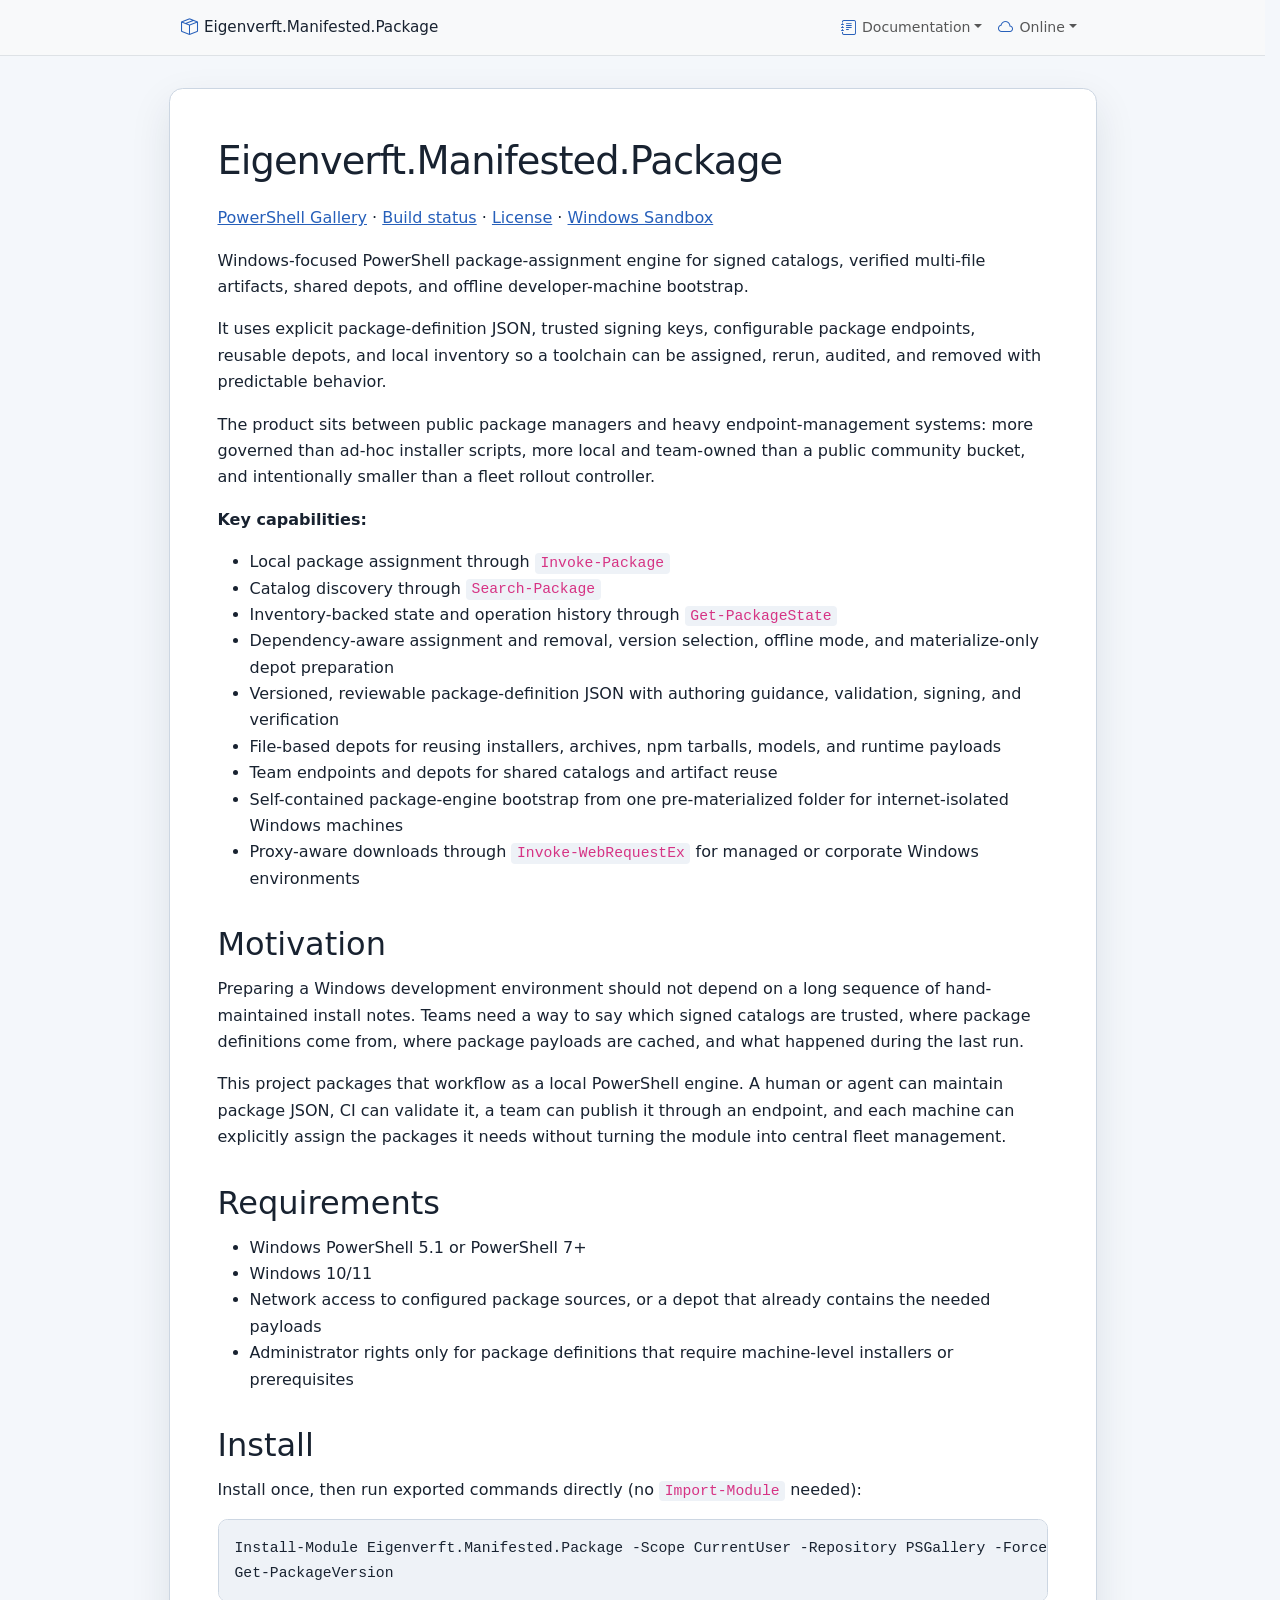
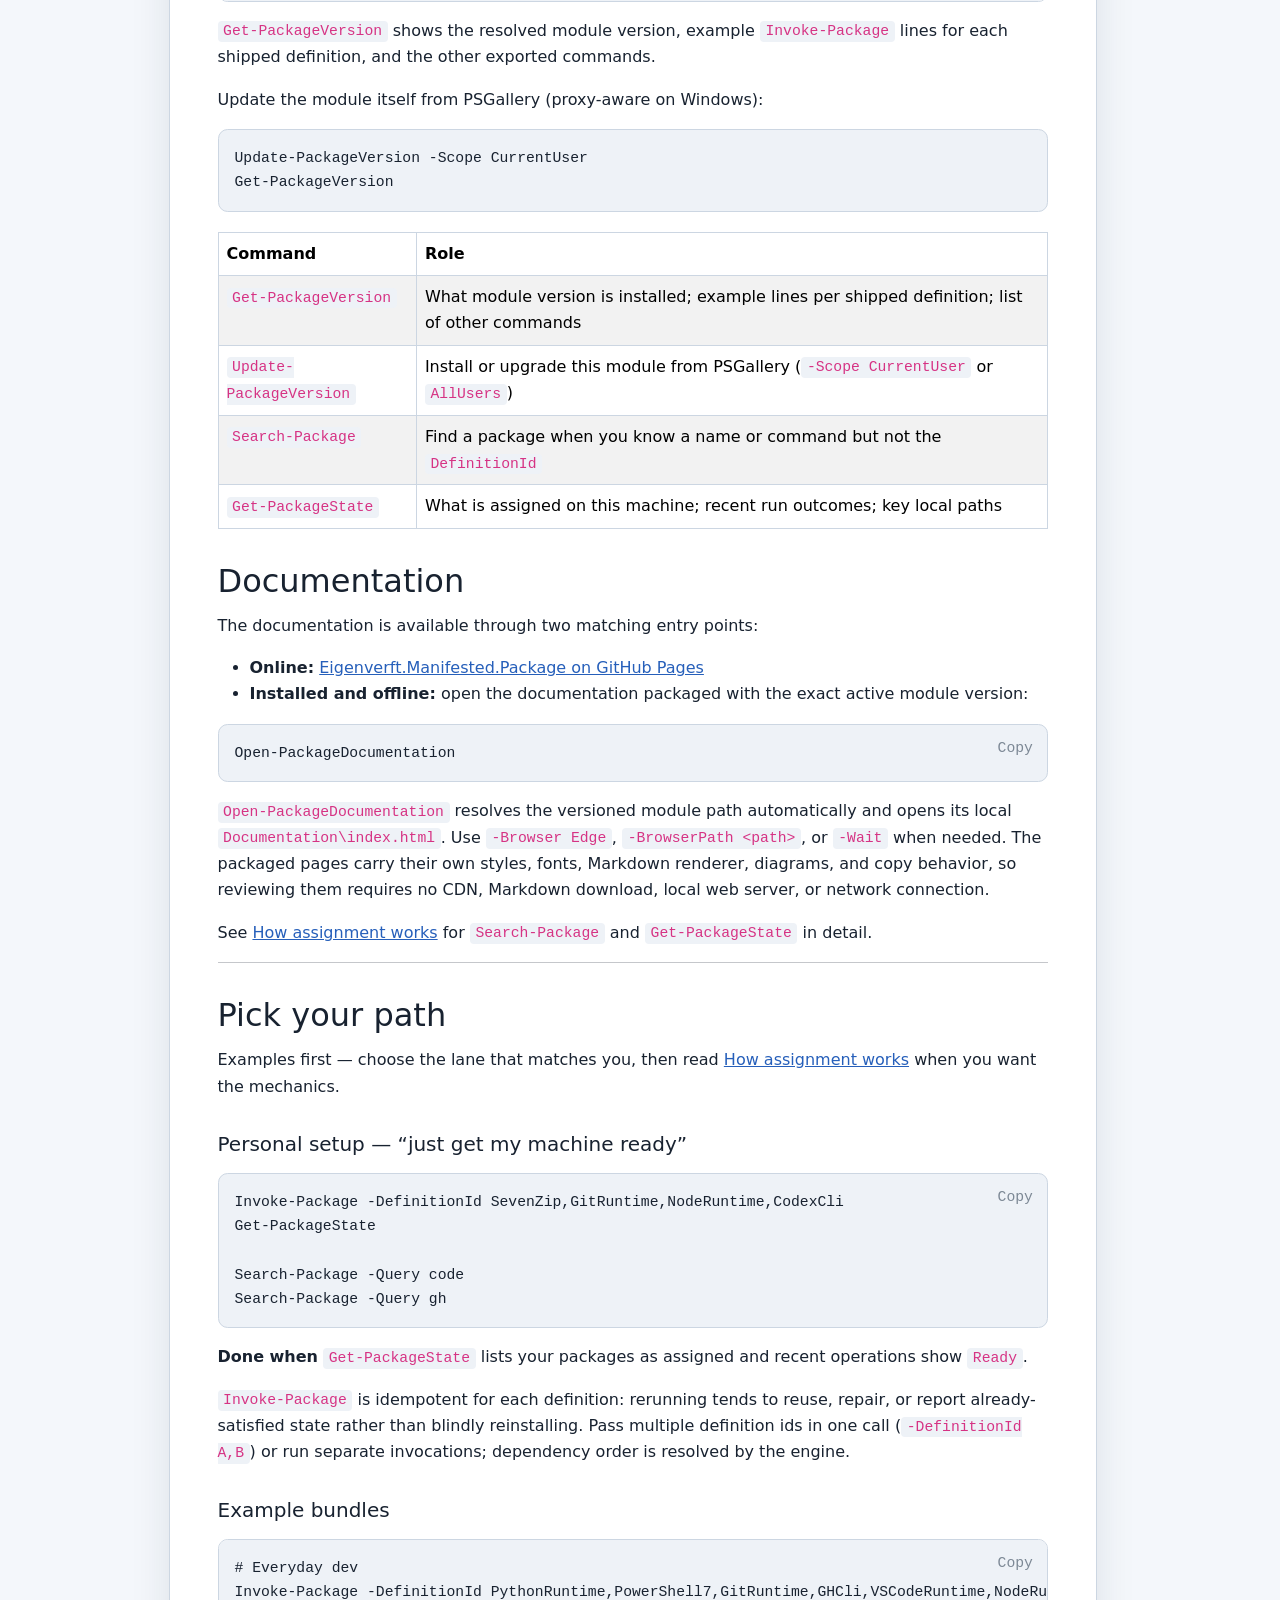
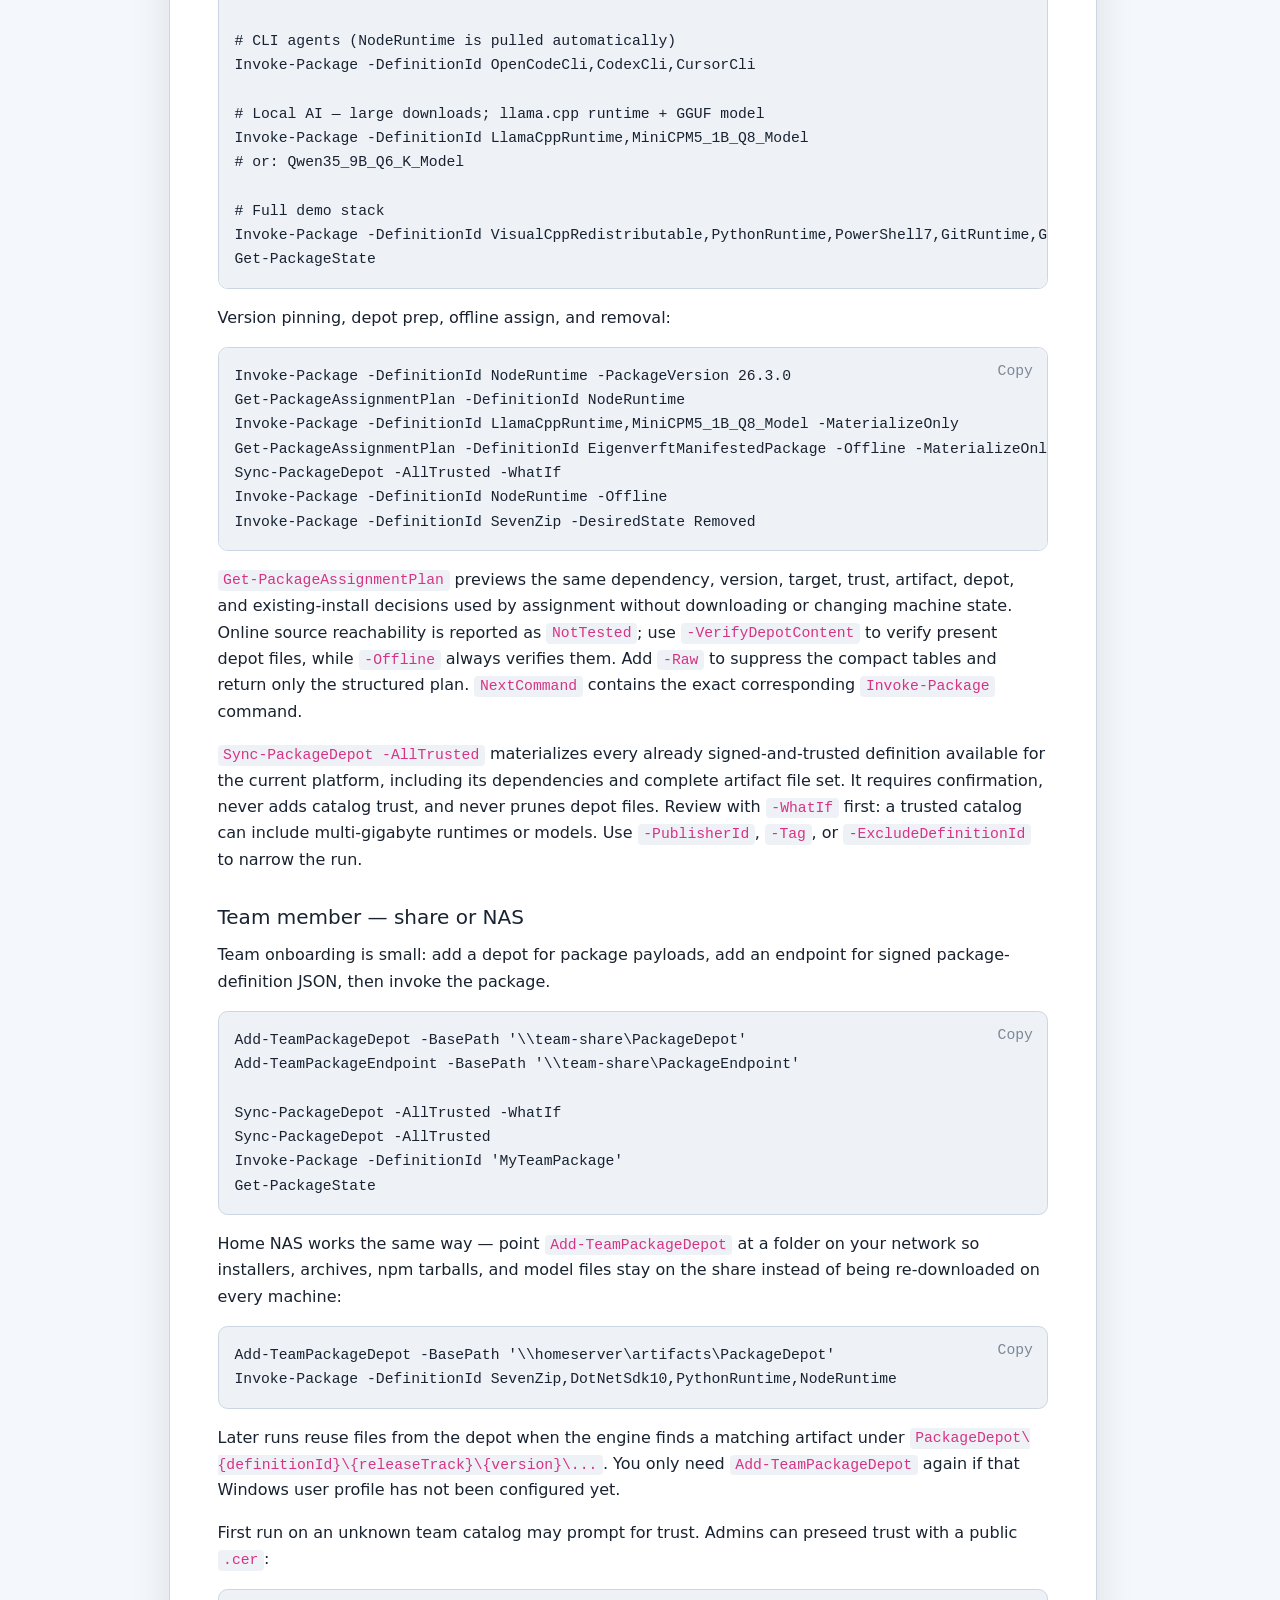
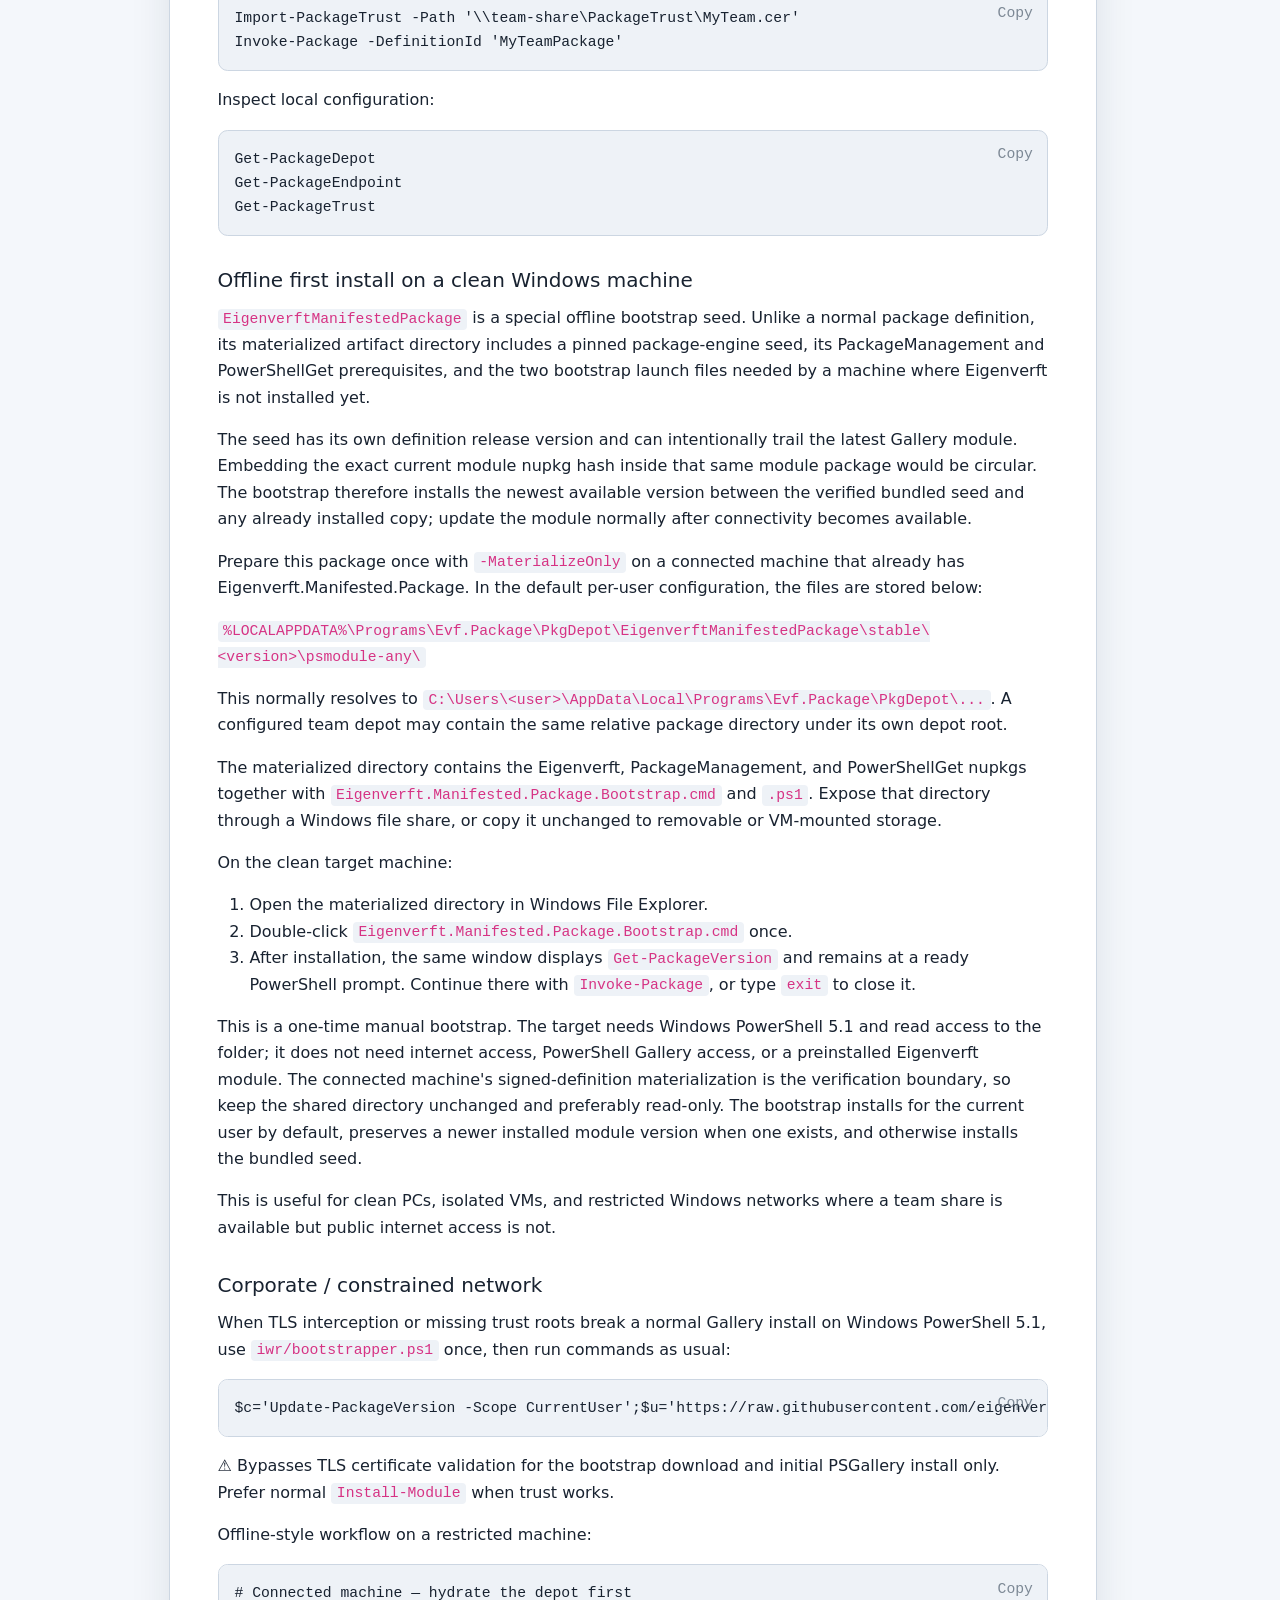
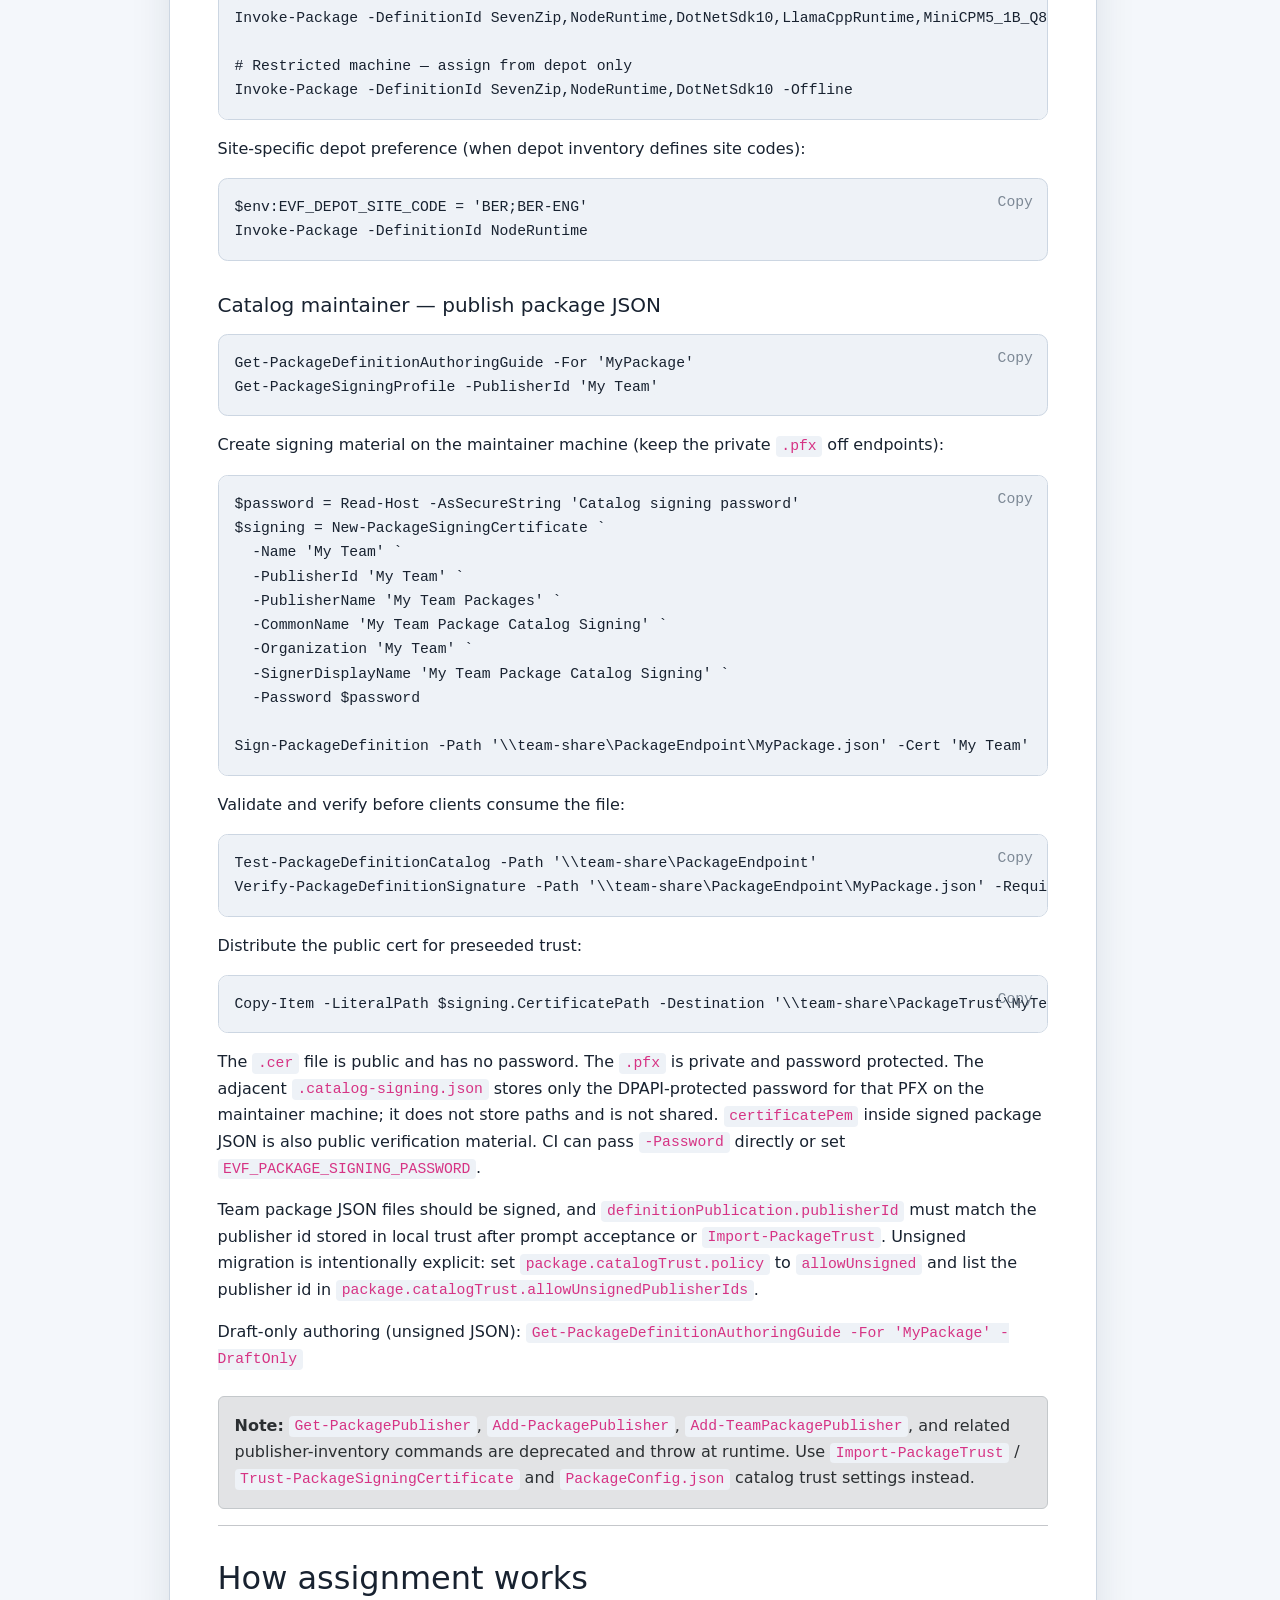
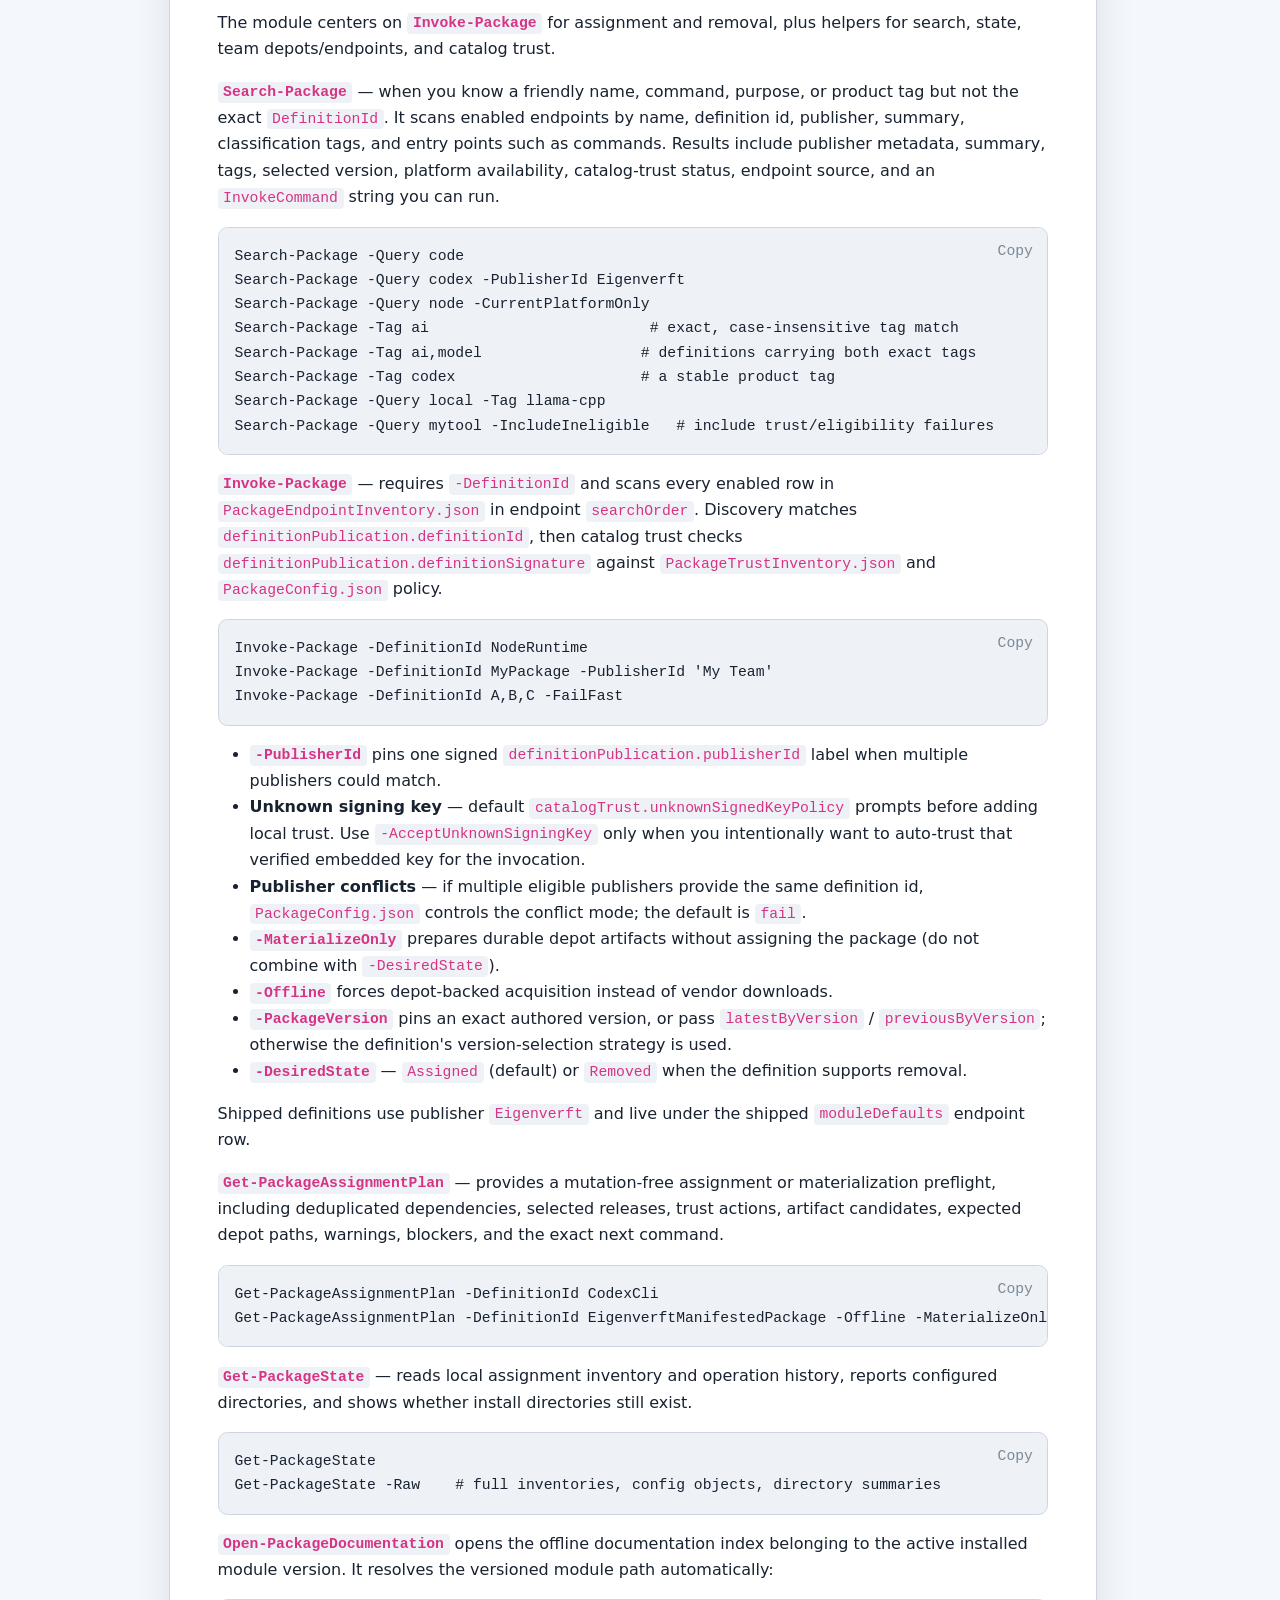
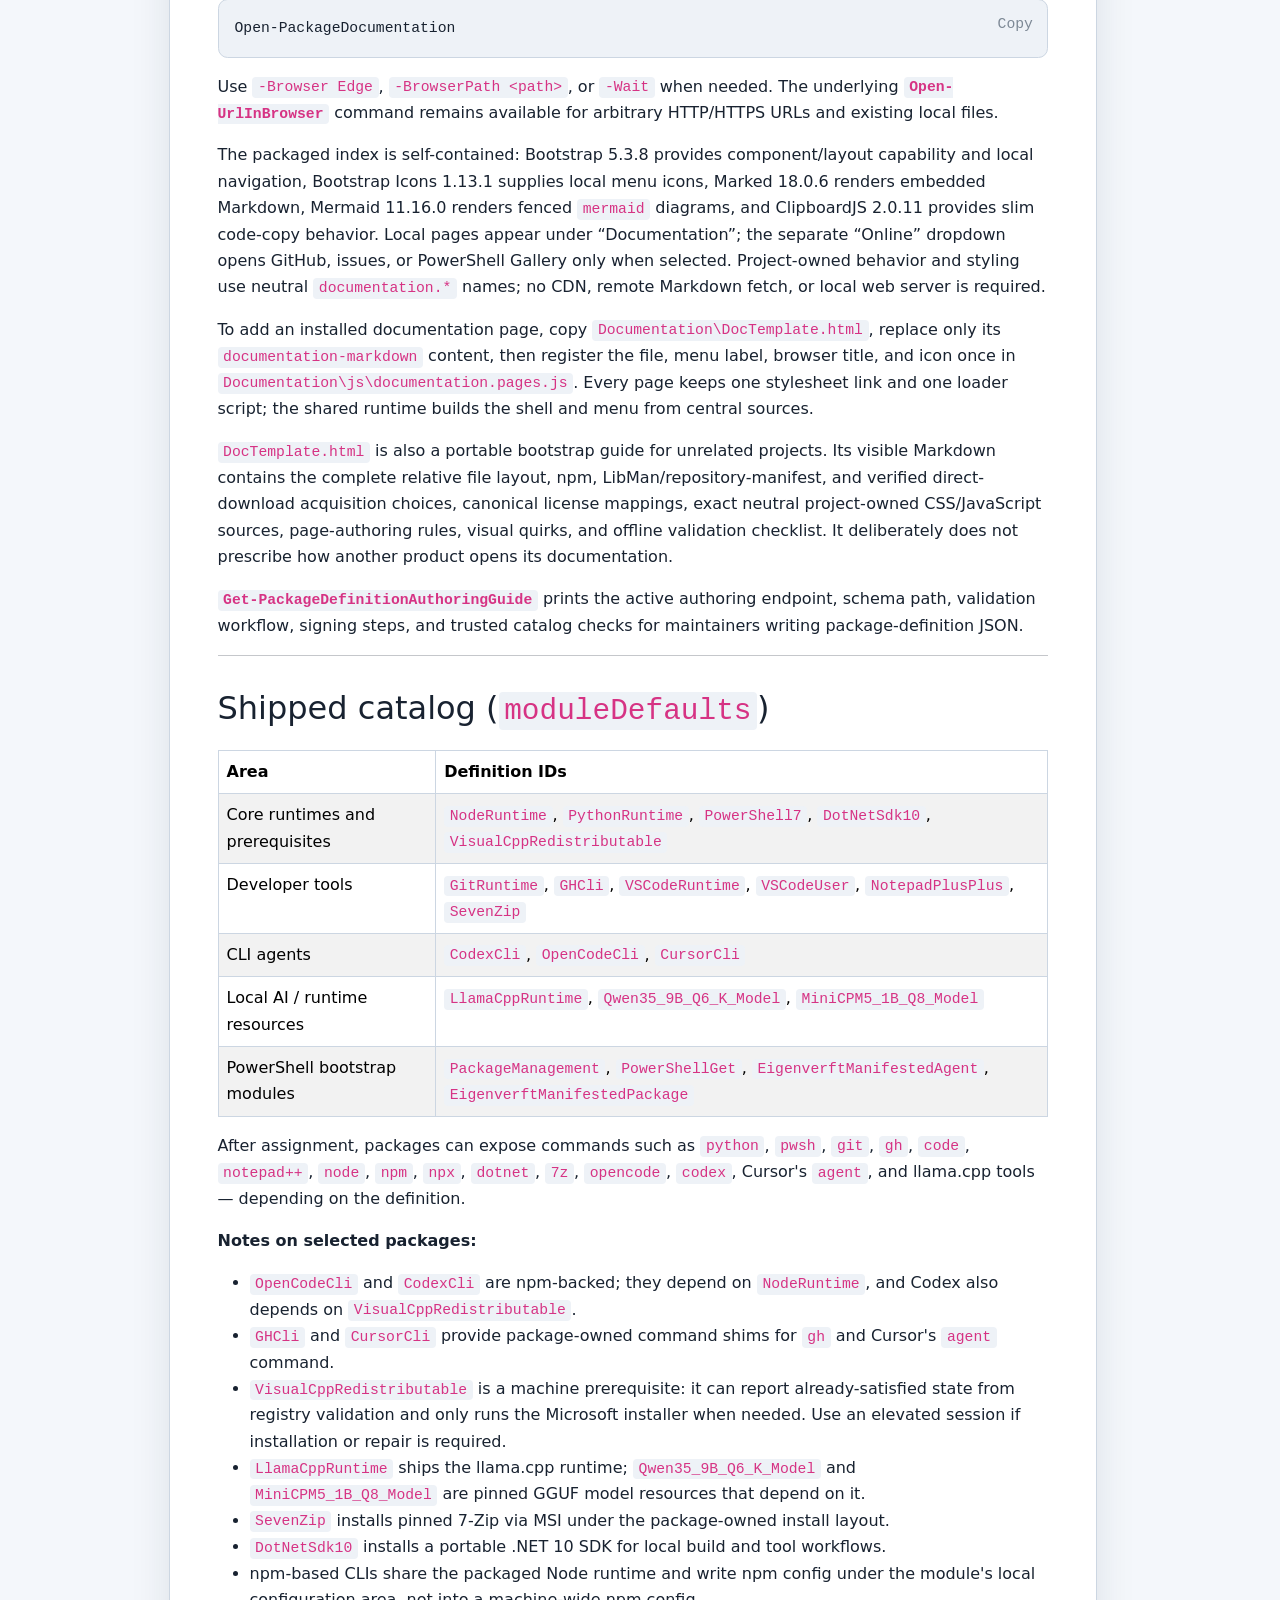
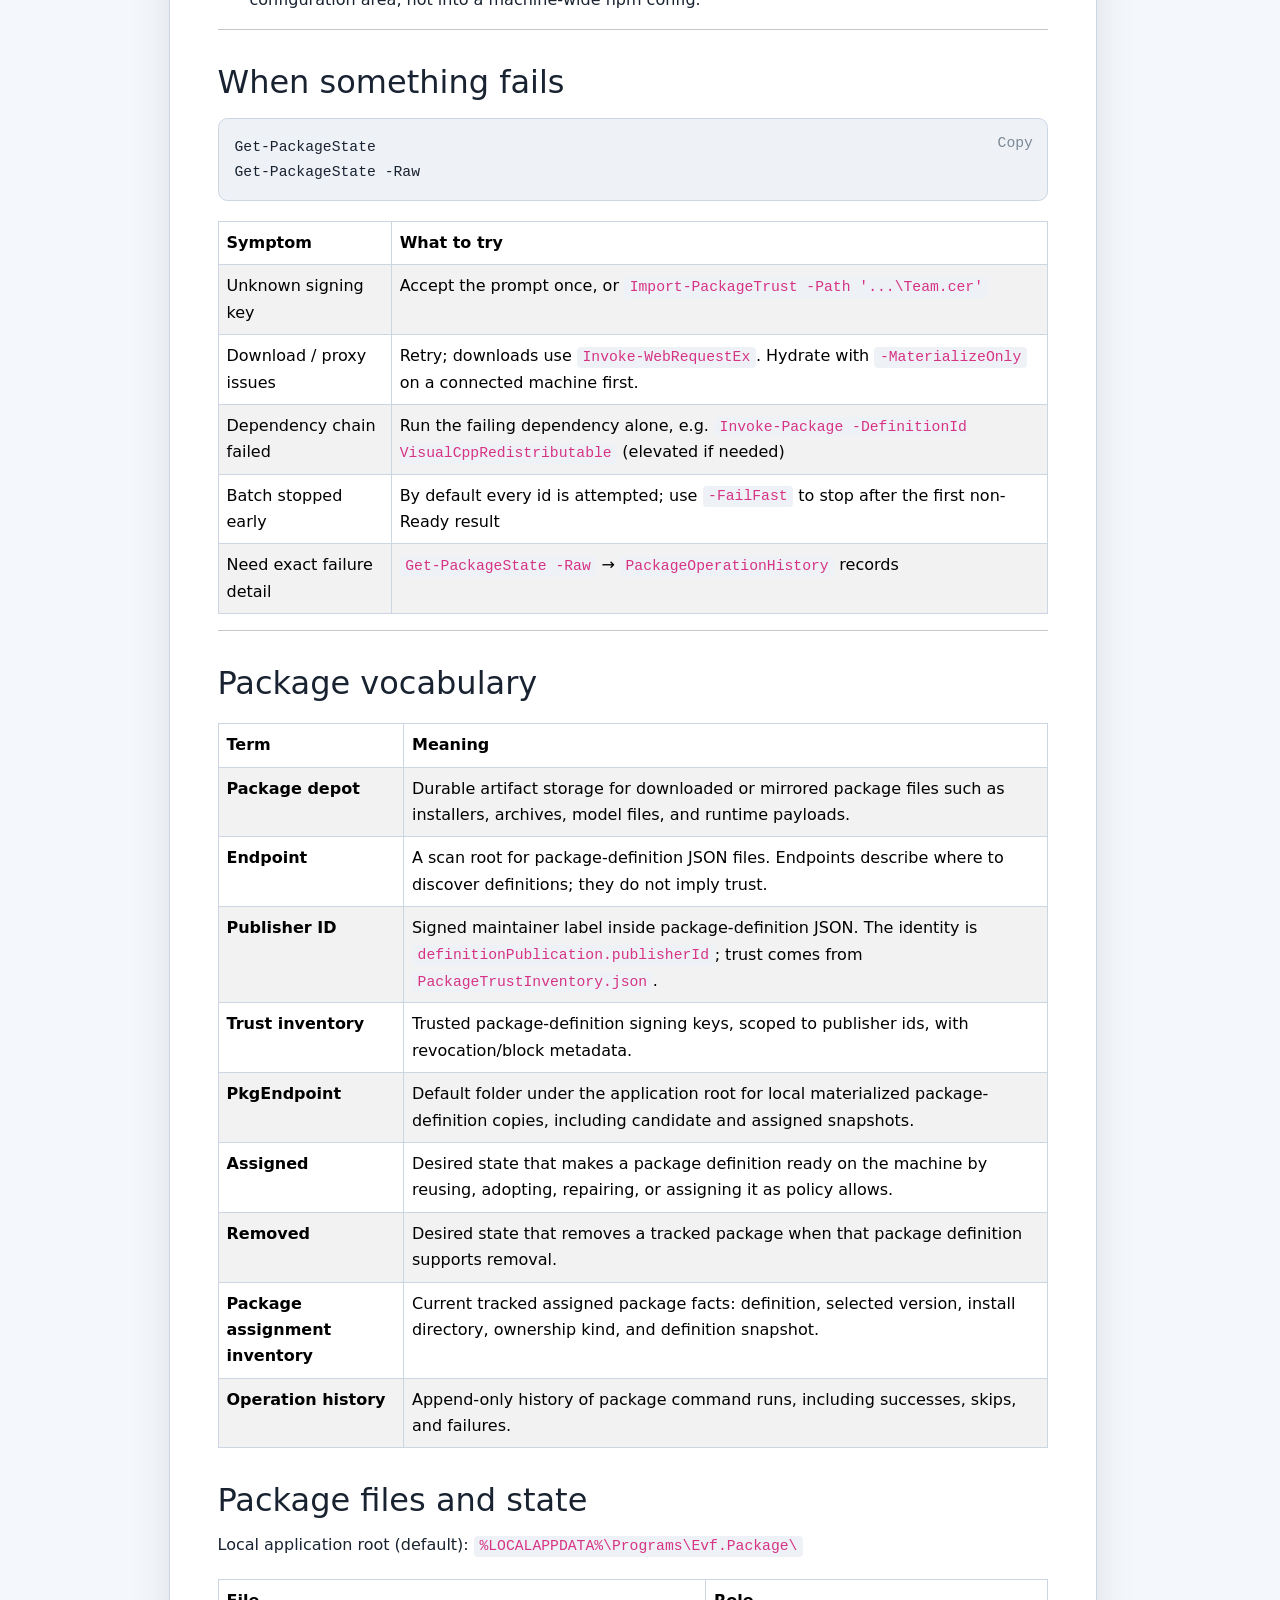
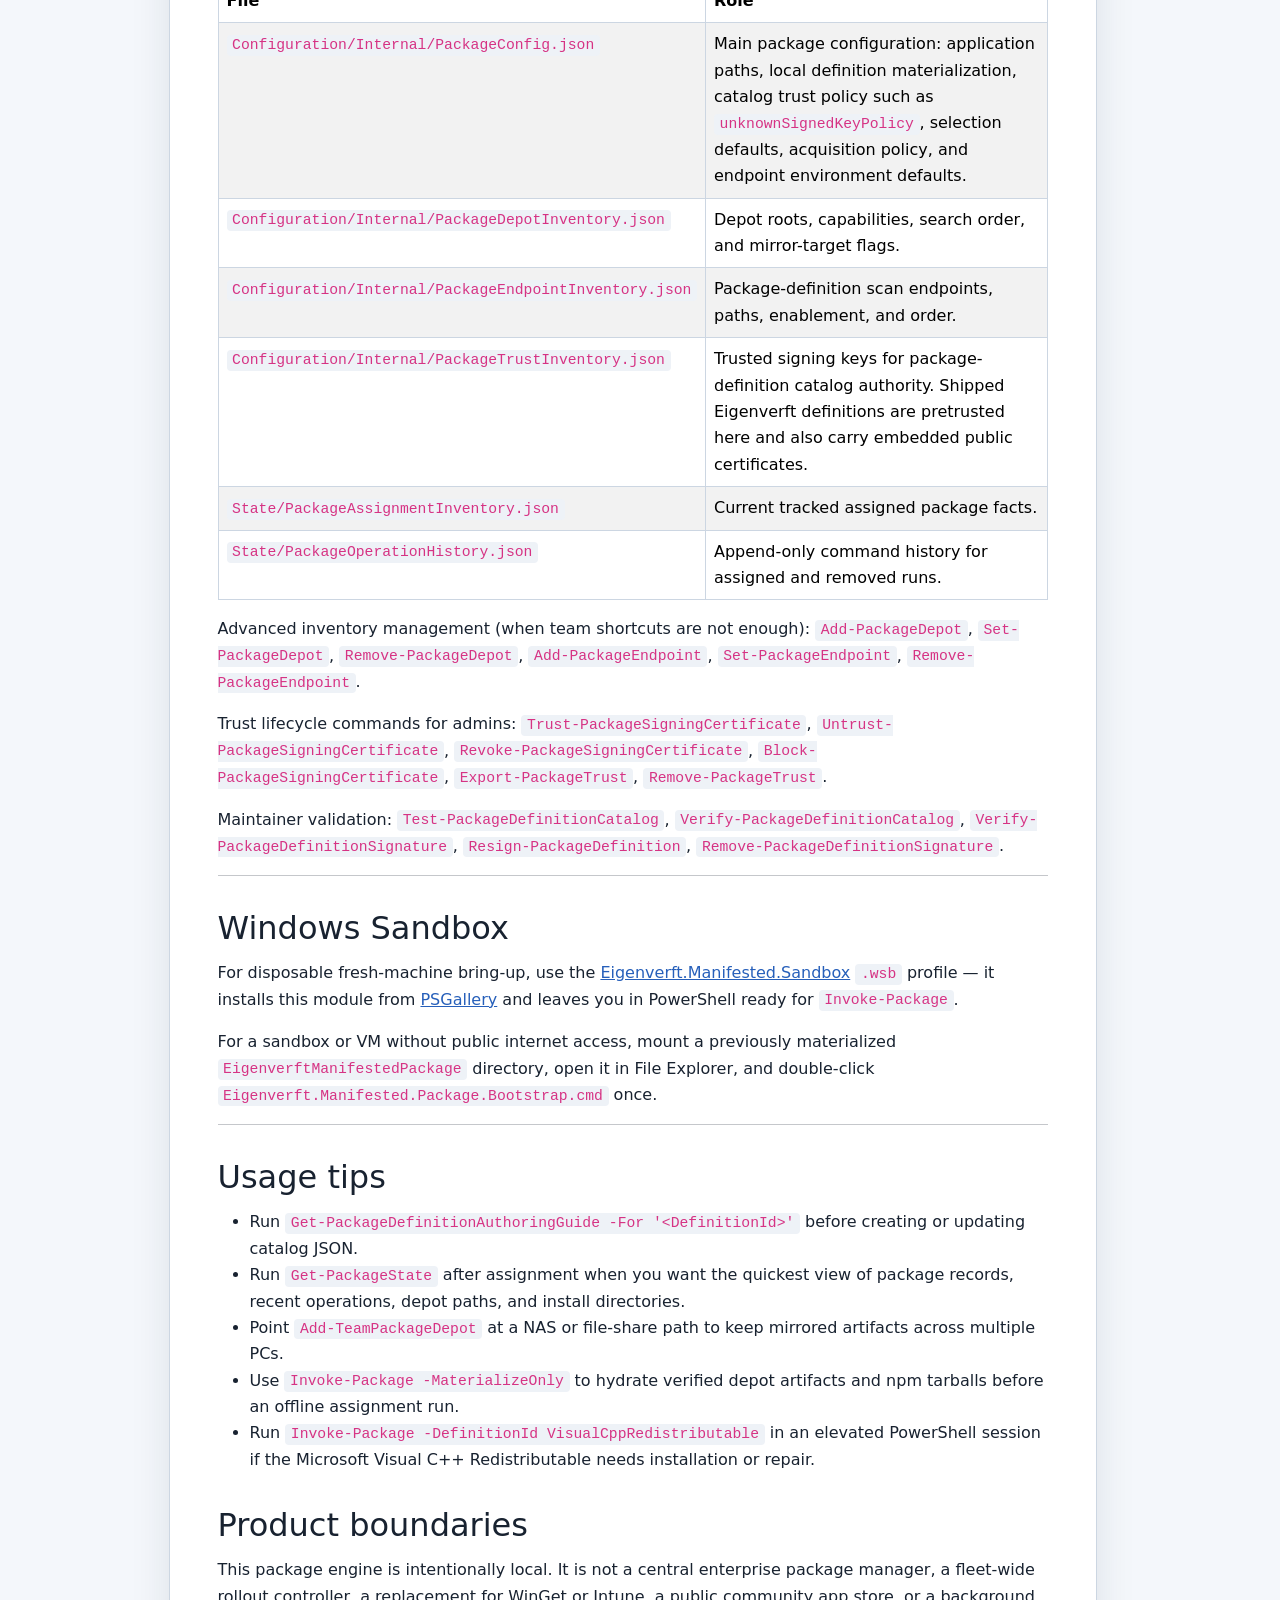
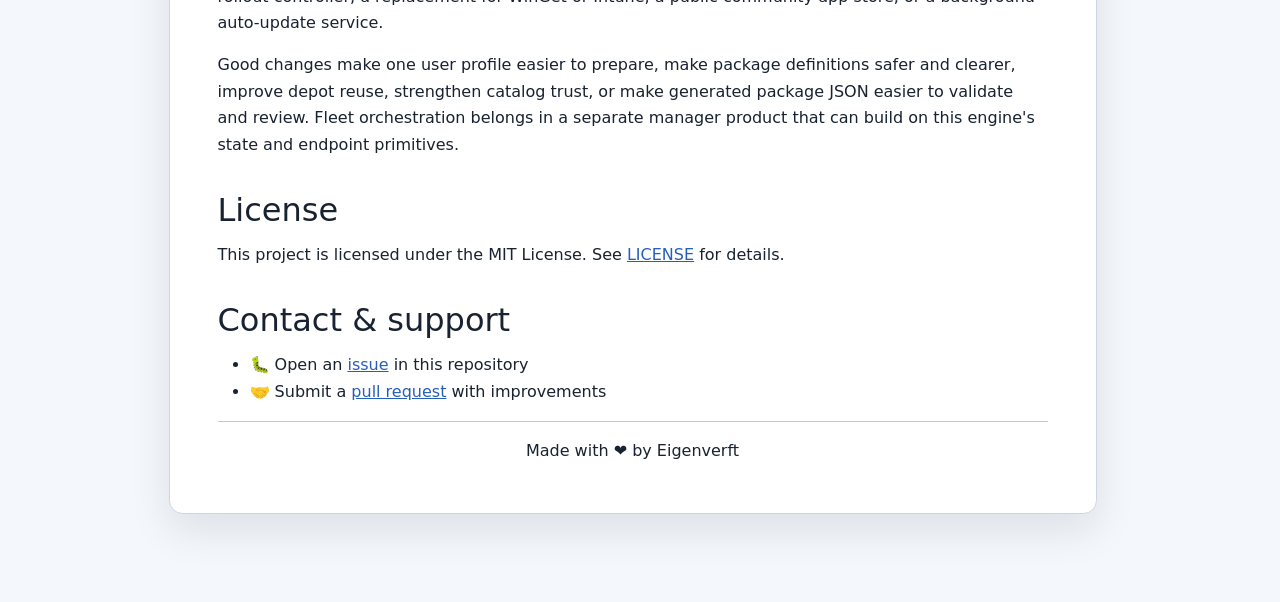
==== src/prj/Eigenverft.Manifested.Package/Documentation/index.html @ 404bc332 "[2026-07-18] Document online and offline entry points Add a prominent documentation section to the R" ====
<!doctype html>
<html lang="en">
<head>
  <meta charset="utf-8">
  <meta name="viewport" content="width=device-width, initial-scale=1">
  <meta name="color-scheme" content="light dark">
  <title>Documentation</title>
  <link rel="stylesheet" href="./css/documentation.css">
  <script src="./js/documentation.loader.js" defer></script>
</head>
<body>
  <script id="documentation-markdown" type="text/markdown">
# Eigenverft.Manifested.Package

[PowerShell Gallery](https://www.powershellgallery.com/packages/Eigenverft.Manifested.Package) · [Build status](https://github.com/eigenverft/Eigenverft.Manifested.Package/actions/workflows/cicd.yml) · [License](https://github.com/eigenverft/Eigenverft.Manifested.Package/blob/main/LICENSE) · [Windows Sandbox](https://github.com/eigenverft/Eigenverft.Manifested.Sandbox)

Windows-focused PowerShell package-assignment engine for signed catalogs, verified multi-file artifacts, shared depots, and offline developer-machine bootstrap.

It uses explicit package-definition JSON, trusted signing keys, configurable package endpoints, reusable depots, and local inventory so a toolchain can be assigned, rerun, audited, and removed with predictable behavior.

The product sits between public package managers and heavy endpoint-management systems: more governed than ad-hoc installer scripts, more local and team-owned than a public community bucket, and intentionally smaller than a fleet rollout controller.

**Key capabilities:**

- Local package assignment through `Invoke-Package`
- Catalog discovery through `Search-Package`
- Inventory-backed state and operation history through `Get-PackageState`
- Dependency-aware assignment and removal, version selection, offline mode, and materialize-only depot preparation
- Versioned, reviewable package-definition JSON with authoring guidance, validation, signing, and verification
- File-based depots for reusing installers, archives, npm tarballs, models, and runtime payloads
- Team endpoints and depots for shared catalogs and artifact reuse
- Self-contained package-engine bootstrap from one pre-materialized folder for internet-isolated Windows machines
- Proxy-aware downloads through `Invoke-WebRequestEx` for managed or corporate Windows environments

## Motivation

Preparing a Windows development environment should not depend on a long sequence of hand-maintained install notes. Teams need a way to say which signed catalogs are trusted, where package definitions come from, where package payloads are cached, and what happened during the last run.

This project packages that workflow as a local PowerShell engine. A human or agent can maintain package JSON, CI can validate it, a team can publish it through an endpoint, and each machine can explicitly assign the packages it needs without turning the module into central fleet management.

<a id="requirements"></a>

## Requirements

- Windows PowerShell 5.1 or PowerShell 7+
- Windows 10/11
- Network access to configured package sources, or a depot that already contains the needed payloads
- Administrator rights only for package definitions that require machine-level installers or prerequisites

## Install

Install once, then run exported commands directly (no `Import-Module` needed):

```powershell
Install-Module Eigenverft.Manifested.Package -Scope CurrentUser -Repository PSGallery -Force -AllowClobber
Get-PackageVersion
```

`Get-PackageVersion` shows the resolved module version, example `Invoke-Package` lines for each shipped definition, and the other exported commands.

Update the module itself from PSGallery (proxy-aware on Windows):

```powershell
Update-PackageVersion -Scope CurrentUser
Get-PackageVersion
```

| Command | Role |
| --- | --- |
| `Get-PackageVersion` | What module version is installed; example lines per shipped definition; list of other commands |
| `Update-PackageVersion` | Install or upgrade this module from PSGallery (`-Scope CurrentUser` or `AllUsers`) |
| `Search-Package` | Find a package when you know a name or command but not the `DefinitionId` |
| `Get-PackageState` | What is assigned on this machine; recent run outcomes; key local paths |

## Documentation

The documentation is available through two matching entry points:

- **Online:** [Eigenverft.Manifested.Package on GitHub Pages](https://eigenverft.github.io/Eigenverft.Manifested.Package/)
- **Installed and offline:** open the documentation packaged with the exact active module version:

```powershell
Open-PackageDocumentation
```

`Open-PackageDocumentation` resolves the versioned module path automatically and opens its local `Documentation\index.html`. Use `-Browser Edge`, `-BrowserPath <path>`, or `-Wait` when needed. The packaged pages carry their own styles, fonts, Markdown renderer, diagrams, and copy behavior, so reviewing them requires no CDN, Markdown download, local web server, or network connection.

See [How assignment works](#how-assignment-works) for `Search-Package` and `Get-PackageState` in detail.

---

## Pick your path

Examples first — choose the lane that matches you, then read [How assignment works](#how-assignment-works) when you want the mechanics.

### Personal setup — “just get my machine ready”

```powershell
Invoke-Package -DefinitionId SevenZip,GitRuntime,NodeRuntime,CodexCli
Get-PackageState

Search-Package -Query code
Search-Package -Query gh
```

**Done when** `Get-PackageState` lists your packages as assigned and recent operations show `Ready`.

`Invoke-Package` is idempotent for each definition: rerunning tends to reuse, repair, or report already-satisfied state rather than blindly reinstalling. Pass multiple definition ids in one call (`-DefinitionId A,B`) or run separate invocations; dependency order is resolved by the engine.

### Example bundles

```powershell
# Everyday dev
Invoke-Package -DefinitionId PythonRuntime,PowerShell7,GitRuntime,GHCli,VSCodeRuntime,NodeRuntime,SevenZip,DotNetSdk10

# CLI agents (NodeRuntime is pulled automatically)
Invoke-Package -DefinitionId OpenCodeCli,CodexCli,CursorCli

# Local AI — large downloads; llama.cpp runtime + GGUF model
Invoke-Package -DefinitionId LlamaCppRuntime,MiniCPM5_1B_Q8_Model
# or: Qwen35_9B_Q6_K_Model

# Full demo stack
Invoke-Package -DefinitionId VisualCppRedistributable,PythonRuntime,PowerShell7,GitRuntime,GHCli,VSCodeRuntime,NotepadPlusPlus,NodeRuntime,SevenZip,DotNetSdk10,OpenCodeCli,CodexCli,CursorCli,LlamaCppRuntime,MiniCPM5_1B_Q8_Model
Get-PackageState
```

Version pinning, depot prep, offline assign, and removal:

```powershell
Invoke-Package -DefinitionId NodeRuntime -PackageVersion 26.3.0
Get-PackageAssignmentPlan -DefinitionId NodeRuntime
Invoke-Package -DefinitionId LlamaCppRuntime,MiniCPM5_1B_Q8_Model -MaterializeOnly
Get-PackageAssignmentPlan -DefinitionId EigenverftManifestedPackage -Offline -MaterializeOnly
Sync-PackageDepot -AllTrusted -WhatIf
Invoke-Package -DefinitionId NodeRuntime -Offline
Invoke-Package -DefinitionId SevenZip -DesiredState Removed
```

`Get-PackageAssignmentPlan` previews the same dependency, version, target, trust, artifact, depot, and existing-install decisions used by assignment without downloading or changing machine state. Online source reachability is reported as `NotTested`; use `-VerifyDepotContent` to verify present depot files, while `-Offline` always verifies them. Add `-Raw` to suppress the compact tables and return only the structured plan. `NextCommand` contains the exact corresponding `Invoke-Package` command.

`Sync-PackageDepot -AllTrusted` materializes every already signed-and-trusted definition available for the current platform, including its dependencies and complete artifact file set. It requires confirmation, never adds catalog trust, and never prunes depot files. Review with `-WhatIf` first: a trusted catalog can include multi-gigabyte runtimes or models. Use `-PublisherId`, `-Tag`, or `-ExcludeDefinitionId` to narrow the run.

### Team member — share or NAS

Team onboarding is small: add a depot for package payloads, add an endpoint for signed package-definition JSON, then invoke the package.

```powershell
Add-TeamPackageDepot -BasePath '\\team-share\PackageDepot'
Add-TeamPackageEndpoint -BasePath '\\team-share\PackageEndpoint'

Sync-PackageDepot -AllTrusted -WhatIf
Sync-PackageDepot -AllTrusted
Invoke-Package -DefinitionId 'MyTeamPackage'
Get-PackageState
```

Home NAS works the same way — point `Add-TeamPackageDepot` at a folder on your network so installers, archives, npm tarballs, and model files stay on the share instead of being re-downloaded on every machine:

```powershell
Add-TeamPackageDepot -BasePath '\\homeserver\artifacts\PackageDepot'
Invoke-Package -DefinitionId SevenZip,DotNetSdk10,PythonRuntime,NodeRuntime
```

Later runs reuse files from the depot when the engine finds a matching artifact under `PackageDepot\{definitionId}\{releaseTrack}\{version}\...`. You only need `Add-TeamPackageDepot` again if that Windows user profile has not been configured yet.

First run on an unknown team catalog may prompt for trust. Admins can preseed trust with a public `.cer`:

```powershell
Import-PackageTrust -Path '\\team-share\PackageTrust\MyTeam.cer'
Invoke-Package -DefinitionId 'MyTeamPackage'
```

Inspect local configuration:

```powershell
Get-PackageDepot
Get-PackageEndpoint
Get-PackageTrust
```

### Offline first install on a clean Windows machine

`EigenverftManifestedPackage` is a special offline bootstrap seed. Unlike a normal package definition, its materialized artifact directory includes a pinned package-engine seed, its PackageManagement and PowerShellGet prerequisites, and the two bootstrap launch files needed by a machine where Eigenverft is not installed yet.

The seed has its own definition release version and can intentionally trail the latest Gallery module. Embedding the exact current module nupkg hash inside that same module package would be circular. The bootstrap therefore installs the newest available version between the verified bundled seed and any already installed copy; update the module normally after connectivity becomes available.

Prepare this package once with `-MaterializeOnly` on a connected machine that already has Eigenverft.Manifested.Package. In the default per-user configuration, the files are stored below:

`%LOCALAPPDATA%\Programs\Evf.Package\PkgDepot\EigenverftManifestedPackage\stable\<version>\psmodule-any\`

This normally resolves to `C:\Users\<user>\AppData\Local\Programs\Evf.Package\PkgDepot\...`. A configured team depot may contain the same relative package directory under its own depot root.

The materialized directory contains the Eigenverft, PackageManagement, and PowerShellGet nupkgs together with `Eigenverft.Manifested.Package.Bootstrap.cmd` and `.ps1`. Expose that directory through a Windows file share, or copy it unchanged to removable or VM-mounted storage.

On the clean target machine:

1. Open the materialized directory in Windows File Explorer.
2. Double-click `Eigenverft.Manifested.Package.Bootstrap.cmd` once.
3. After installation, the same window displays `Get-PackageVersion` and remains at a ready PowerShell prompt. Continue there with `Invoke-Package`, or type `exit` to close it.

This is a one-time manual bootstrap. The target needs Windows PowerShell 5.1 and read access to the folder; it does not need internet access, PowerShell Gallery access, or a preinstalled Eigenverft module. The connected machine's signed-definition materialization is the verification boundary, so keep the shared directory unchanged and preferably read-only. The bootstrap installs for the current user by default, preserves a newer installed module version when one exists, and otherwise installs the bundled seed.

This is useful for clean PCs, isolated VMs, and restricted Windows networks where a team share is available but public internet access is not.

### Corporate / constrained network

When TLS interception or missing trust roots break a normal Gallery install on Windows PowerShell 5.1, use `iwr/bootstrapper.ps1` once, then run commands as usual:

```powershell
$c='Update-PackageVersion -Scope CurrentUser';$u='https://raw.githubusercontent.com/eigenverft/Eigenverft.Manifested.Package/refs/heads/main/iwr/bootstrapper.ps1';try{[Net.ServicePointManager]::SecurityProtocol=[Net.SecurityProtocolType]::Tls12}catch{};try{[Net.ServicePointManager]::ServerCertificateValidationCallback={$true}}catch{};$p=[Net.WebRequest]::GetSystemWebProxy();if($p){$p.Credentials=[Net.CredentialCache]::DefaultNetworkCredentials};$w=New-Object Net.WebClient;$w.Proxy=$p;try{$w.DownloadString($u)|iex}finally{$w.Dispose()}
```

⚠ Bypasses TLS certificate validation for the bootstrap download and initial PSGallery install only. Prefer normal `Install-Module` when trust works.

Offline-style workflow on a restricted machine:

```powershell
# Connected machine — hydrate the depot first
Invoke-Package -DefinitionId SevenZip,NodeRuntime,DotNetSdk10,LlamaCppRuntime,MiniCPM5_1B_Q8_Model -MaterializeOnly

# Restricted machine — assign from depot only
Invoke-Package -DefinitionId SevenZip,NodeRuntime,DotNetSdk10 -Offline
```

Site-specific depot preference (when depot inventory defines site codes):

```powershell
$env:EVF_DEPOT_SITE_CODE = 'BER;BER-ENG'
Invoke-Package -DefinitionId NodeRuntime
```

### Catalog maintainer — publish package JSON

```powershell
Get-PackageDefinitionAuthoringGuide -For 'MyPackage'
Get-PackageSigningProfile -PublisherId 'My Team'
```

Create signing material on the maintainer machine (keep the private `.pfx` off endpoints):

```powershell
$password = Read-Host -AsSecureString 'Catalog signing password'
$signing = New-PackageSigningCertificate `
  -Name 'My Team' `
  -PublisherId 'My Team' `
  -PublisherName 'My Team Packages' `
  -CommonName 'My Team Package Catalog Signing' `
  -Organization 'My Team' `
  -SignerDisplayName 'My Team Package Catalog Signing' `
  -Password $password

Sign-PackageDefinition -Path '\\team-share\PackageEndpoint\MyPackage.json' -Cert 'My Team'
```

Validate and verify before clients consume the file:

```powershell
Test-PackageDefinitionCatalog -Path '\\team-share\PackageEndpoint'
Verify-PackageDefinitionSignature -Path '\\team-share\PackageEndpoint\MyPackage.json' -RequireTrusted
```

Distribute the public cert for preseeded trust:

```powershell
Copy-Item -LiteralPath $signing.CertificatePath -Destination '\\team-share\PackageTrust\MyTeam.cer'
```

The `.cer` file is public and has no password. The `.pfx` is private and password protected. The adjacent `.catalog-signing.json` stores only the DPAPI-protected password for that PFX on the maintainer machine; it does not store paths and is not shared. `certificatePem` inside signed package JSON is also public verification material. CI can pass `-Password` directly or set `EVF_PACKAGE_SIGNING_PASSWORD`.

Team package JSON files should be signed, and `definitionPublication.publisherId` must match the publisher id stored in local trust after prompt acceptance or `Import-PackageTrust`. Unsigned migration is intentionally explicit: set `package.catalogTrust.policy` to `allowUnsigned` and list the publisher id in `package.catalogTrust.allowUnsignedPublisherIds`.

Draft-only authoring (unsigned JSON): `Get-PackageDefinitionAuthoringGuide -For 'MyPackage' -DraftOnly`

> **Note:** `Get-PackagePublisher`, `Add-PackagePublisher`, `Add-TeamPackagePublisher`, and related publisher-inventory commands are deprecated and throw at runtime. Use `Import-PackageTrust` / `Trust-PackageSigningCertificate` and `PackageConfig.json` catalog trust settings instead.

---

<a id="how-assignment-works"></a>

## How assignment works

The module centers on **`Invoke-Package`** for assignment and removal, plus helpers for search, state, team depots/endpoints, and catalog trust.

**`Search-Package`** — when you know a friendly name, command, purpose, or product tag but not the exact `DefinitionId`. It scans enabled endpoints by name, definition id, publisher, summary, classification tags, and entry points such as commands. Results include publisher metadata, summary, tags, selected version, platform availability, catalog-trust status, endpoint source, and an `InvokeCommand` string you can run.

```powershell
Search-Package -Query code
Search-Package -Query codex -PublisherId Eigenverft
Search-Package -Query node -CurrentPlatformOnly
Search-Package -Tag ai                         # exact, case-insensitive tag match
Search-Package -Tag ai,model                  # definitions carrying both exact tags
Search-Package -Tag codex                     # a stable product tag
Search-Package -Query local -Tag llama-cpp
Search-Package -Query mytool -IncludeIneligible   # include trust/eligibility failures
```

**`Invoke-Package`** — requires `-DefinitionId` and scans every enabled row in `PackageEndpointInventory.json` in endpoint `searchOrder`. Discovery matches `definitionPublication.definitionId`, then catalog trust checks `definitionPublication.definitionSignature` against `PackageTrustInventory.json` and `PackageConfig.json` policy.

```powershell
Invoke-Package -DefinitionId NodeRuntime
Invoke-Package -DefinitionId MyPackage -PublisherId 'My Team'
Invoke-Package -DefinitionId A,B,C -FailFast
```

- **`-PublisherId`** pins one signed `definitionPublication.publisherId` label when multiple publishers could match.
- **Unknown signing key** — default `catalogTrust.unknownSignedKeyPolicy` prompts before adding local trust. Use `-AcceptUnknownSigningKey` only when you intentionally want to auto-trust that verified embedded key for the invocation.
- **Publisher conflicts** — if multiple eligible publishers provide the same definition id, `PackageConfig.json` controls the conflict mode; the default is `fail`.
- **`-MaterializeOnly`** prepares durable depot artifacts without assigning the package (do not combine with `-DesiredState`).
- **`-Offline`** forces depot-backed acquisition instead of vendor downloads.
- **`-PackageVersion`** pins an exact authored version, or pass `latestByVersion` / `previousByVersion`; otherwise the definition's version-selection strategy is used.
- **`-DesiredState`** — `Assigned` (default) or `Removed` when the definition supports removal.

Shipped definitions use publisher `Eigenverft` and live under the shipped `moduleDefaults` endpoint row.

**`Get-PackageAssignmentPlan`** — provides a mutation-free assignment or materialization preflight, including deduplicated dependencies, selected releases, trust actions, artifact candidates, expected depot paths, warnings, blockers, and the exact next command.

```powershell
Get-PackageAssignmentPlan -DefinitionId CodexCli
Get-PackageAssignmentPlan -DefinitionId EigenverftManifestedPackage -Offline -MaterializeOnly -Raw
```

**`Get-PackageState`** — reads local assignment inventory and operation history, reports configured directories, and shows whether install directories still exist.

```powershell
Get-PackageState
Get-PackageState -Raw    # full inventories, config objects, directory summaries
```

**`Open-PackageDocumentation`** opens the offline documentation index belonging to the active installed module version. It resolves the versioned module path automatically:

```powershell
Open-PackageDocumentation
```

Use `-Browser Edge`, `-BrowserPath <path>`, or `-Wait` when needed. The underlying **`Open-UrlInBrowser`** command remains available for arbitrary HTTP/HTTPS URLs and existing local files.

The packaged index is self-contained: Bootstrap 5.3.8 provides component/layout capability and local navigation, Bootstrap Icons 1.13.1 supplies local menu icons, Marked 18.0.6 renders embedded Markdown, Mermaid 11.16.0 renders fenced `mermaid` diagrams, and ClipboardJS 2.0.11 provides slim code-copy behavior. Local pages appear under “Documentation”; the separate “Online” dropdown opens GitHub, issues, or PowerShell Gallery only when selected. Project-owned behavior and styling use neutral `documentation.*` names; no CDN, remote Markdown fetch, or local web server is required.

To add an installed documentation page, copy `Documentation\DocTemplate.html`, replace only its `documentation-markdown` content, then register the file, menu label, browser title, and icon once in `Documentation\js\documentation.pages.js`. Every page keeps one stylesheet link and one loader script; the shared runtime builds the shell and menu from central sources.

`DocTemplate.html` is also a portable bootstrap guide for unrelated projects. Its visible Markdown contains the complete relative file layout, npm, LibMan/repository-manifest, and verified direct-download acquisition choices, canonical license mappings, exact neutral project-owned CSS/JavaScript sources, page-authoring rules, visual quirks, and offline validation checklist. It deliberately does not prescribe how another product opens its documentation.

**`Get-PackageDefinitionAuthoringGuide`** prints the active authoring endpoint, schema path, validation workflow, signing steps, and trusted catalog checks for maintainers writing package-definition JSON.

---

## Shipped catalog (`moduleDefaults`)

| Area | Definition IDs |
| --- | --- |
| Core runtimes and prerequisites | `NodeRuntime`, `PythonRuntime`, `PowerShell7`, `DotNetSdk10`, `VisualCppRedistributable` |
| Developer tools | `GitRuntime`, `GHCli`, `VSCodeRuntime`, `VSCodeUser`, `NotepadPlusPlus`, `SevenZip` |
| CLI agents | `CodexCli`, `OpenCodeCli`, `CursorCli` |
| Local AI / runtime resources | `LlamaCppRuntime`, `Qwen35_9B_Q6_K_Model`, `MiniCPM5_1B_Q8_Model` |
| PowerShell bootstrap modules | `PackageManagement`, `PowerShellGet`, `EigenverftManifestedAgent`, `EigenverftManifestedPackage` |

After assignment, packages can expose commands such as `python`, `pwsh`, `git`, `gh`, `code`, `notepad++`, `node`, `npm`, `npx`, `dotnet`, `7z`, `opencode`, `codex`, Cursor's `agent`, and llama.cpp tools — depending on the definition.

**Notes on selected packages:**

- `OpenCodeCli` and `CodexCli` are npm-backed; they depend on `NodeRuntime`, and Codex also depends on `VisualCppRedistributable`.
- `GHCli` and `CursorCli` provide package-owned command shims for `gh` and Cursor's `agent` command.
- `VisualCppRedistributable` is a machine prerequisite: it can report already-satisfied state from registry validation and only runs the Microsoft installer when needed. Use an elevated session if installation or repair is required.
- `LlamaCppRuntime` ships the llama.cpp runtime; `Qwen35_9B_Q6_K_Model` and `MiniCPM5_1B_Q8_Model` are pinned GGUF model resources that depend on it.
- `SevenZip` installs pinned 7-Zip via MSI under the package-owned install layout.
- `DotNetSdk10` installs a portable .NET 10 SDK for local build and tool workflows.
- npm-based CLIs share the packaged Node runtime and write npm config under the module's local configuration area, not into a machine-wide npm config.

---

## When something fails

```powershell
Get-PackageState
Get-PackageState -Raw
```

| Symptom | What to try |
| --- | --- |
| Unknown signing key | Accept the prompt once, or `Import-PackageTrust -Path '...\Team.cer'` |
| Download / proxy issues | Retry; downloads use `Invoke-WebRequestEx`. Hydrate with `-MaterializeOnly` on a connected machine first. |
| Dependency chain failed | Run the failing dependency alone, e.g. `Invoke-Package -DefinitionId VisualCppRedistributable` (elevated if needed) |
| Batch stopped early | By default every id is attempted; use `-FailFast` to stop after the first non-Ready result |
| Need exact failure detail | `Get-PackageState -Raw` → `PackageOperationHistory` records |

---

## Package vocabulary

| Term | Meaning |
| --- | --- |
| **Package depot** | Durable artifact storage for downloaded or mirrored package files such as installers, archives, model files, and runtime payloads. |
| **Endpoint** | A scan root for package-definition JSON files. Endpoints describe where to discover definitions; they do not imply trust. |
| **Publisher ID** | Signed maintainer label inside package-definition JSON. The identity is `definitionPublication.publisherId`; trust comes from `PackageTrustInventory.json`. |
| **Trust inventory** | Trusted package-definition signing keys, scoped to publisher ids, with revocation/block metadata. |
| **PkgEndpoint** | Default folder under the application root for local materialized package-definition copies, including candidate and assigned snapshots. |
| **Assigned** | Desired state that makes a package definition ready on the machine by reusing, adopting, repairing, or assigning it as policy allows. |
| **Removed** | Desired state that removes a tracked package when that package definition supports removal. |
| **Package assignment inventory** | Current tracked assigned package facts: definition, selected version, install directory, ownership kind, and definition snapshot. |
| **Operation history** | Append-only history of package command runs, including successes, skips, and failures. |

## Package files and state

Local application root (default): `%LOCALAPPDATA%\Programs\Evf.Package\`

| File | Role |
| --- | --- |
| `Configuration/Internal/PackageConfig.json` | Main package configuration: application paths, local definition materialization, catalog trust policy such as `unknownSignedKeyPolicy`, selection defaults, acquisition policy, and endpoint environment defaults. |
| `Configuration/Internal/PackageDepotInventory.json` | Depot roots, capabilities, search order, and mirror-target flags. |
| `Configuration/Internal/PackageEndpointInventory.json` | Package-definition scan endpoints, paths, enablement, and order. |
| `Configuration/Internal/PackageTrustInventory.json` | Trusted signing keys for package-definition catalog authority. Shipped Eigenverft definitions are pretrusted here and also carry embedded public certificates. |
| `State/PackageAssignmentInventory.json` | Current tracked assigned package facts. |
| `State/PackageOperationHistory.json` | Append-only command history for assigned and removed runs. |

Advanced inventory management (when team shortcuts are not enough): `Add-PackageDepot`, `Set-PackageDepot`, `Remove-PackageDepot`, `Add-PackageEndpoint`, `Set-PackageEndpoint`, `Remove-PackageEndpoint`.

Trust lifecycle commands for admins: `Trust-PackageSigningCertificate`, `Untrust-PackageSigningCertificate`, `Revoke-PackageSigningCertificate`, `Block-PackageSigningCertificate`, `Export-PackageTrust`, `Remove-PackageTrust`.

Maintainer validation: `Test-PackageDefinitionCatalog`, `Verify-PackageDefinitionCatalog`, `Verify-PackageDefinitionSignature`, `Resign-PackageDefinition`, `Remove-PackageDefinitionSignature`.

---

## Windows Sandbox

For disposable fresh-machine bring-up, use the [Eigenverft.Manifested.Sandbox](https://github.com/eigenverft/Eigenverft.Manifested.Sandbox) `.wsb` profile — it installs this module from [PSGallery](https://www.powershellgallery.com/packages/Eigenverft.Manifested.Package) and leaves you in PowerShell ready for `Invoke-Package`.

For a sandbox or VM without public internet access, mount a previously materialized `EigenverftManifestedPackage` directory, open it in File Explorer, and double-click `Eigenverft.Manifested.Package.Bootstrap.cmd` once.

---

## Usage tips

- Run `Get-PackageDefinitionAuthoringGuide -For '<DefinitionId>'` before creating or updating catalog JSON.
- Run `Get-PackageState` after assignment when you want the quickest view of package records, recent operations, depot paths, and install directories.
- Point `Add-TeamPackageDepot` at a NAS or file-share path to keep mirrored artifacts across multiple PCs.
- Use `Invoke-Package -MaterializeOnly` to hydrate verified depot artifacts and npm tarballs before an offline assignment run.
- Run `Invoke-Package -DefinitionId VisualCppRedistributable` in an elevated PowerShell session if the Microsoft Visual C++ Redistributable needs installation or repair.

## Product boundaries

This package engine is intentionally local. It is not a central enterprise package manager, a fleet-wide rollout controller, a replacement for WinGet or Intune, a public community app store, or a background auto-update service.

Good changes make one user profile easier to prepare, make package definitions safer and clearer, improve depot reuse, strengthen catalog trust, or make generated package JSON easier to validate and review. Fleet orchestration belongs in a separate manager product that can build on this engine's state and endpoint primitives.

## License

This project is licensed under the MIT License. See [LICENSE](https://github.com/eigenverft/Eigenverft.Manifested.Package/blob/main/LICENSE) for details.

## Contact & support

- 🐛 Open an [issue](https://github.com/eigenverft/Eigenverft.Manifested.Package/issues) in this repository
- 🤝 Submit a [pull request](https://github.com/eigenverft/Eigenverft.Manifested.Package/pulls) with improvements

---

<div align="center">
Made with ❤️ by Eigenverft
</div>
  </script>
  <noscript>This packaged documentation requires JavaScript enabled for local files.</noscript>
</body>
</html>
---- src/prj/Eigenverft.Manifested.Package/Documentation/css/documentation.css ----
@import url("./bootstrap.min.css");
@import url("./bootstrap-icons.min.css");

:root {
  color-scheme: light dark;
  --page-background: #f4f7fb;
  --surface: #ffffff;
  --text: #182230;
  --muted: #5d6b7a;
  --accent: #265fba;
  --accent-soft: #e8f0fc;
  --border: #ccd6e2;
  --code-background: #eef2f7;
  --shadow: 0 1rem 2.5rem rgba(21, 37, 57, 0.1);
  font-family: "Segoe UI", system-ui, -apple-system, BlinkMacSystemFont, sans-serif;
}

@media (prefers-color-scheme: dark) {
  :root {
    --page-background: #10151d;
    --surface: #171f2a;
    --text: #edf3fa;
    --muted: #aab8c8;
    --accent: #82b2ff;
    --accent-soft: #20385b;
    --border: #354252;
    --code-background: #202a36;
    --shadow: 0 1rem 2.5rem rgba(0, 0, 0, 0.28);
  }
}

* {
  box-sizing: border-box;
}

html {
  background: var(--page-background);
  color: var(--text);
  overflow-y: scroll;
  scrollbar-gutter: stable;
}

body {
  margin: 0;
  min-height: 100vh;
  background: var(--page-background);
  color: var(--text);
  line-height: 1.65;
}

.page-width {
  width: min(100% - 2rem, 58rem);
  margin-inline: auto;
}

.documentation-navbar .navbar-brand {
  color: var(--text);
  font-size: 0.95rem;
}

.documentation-navbar .nav-link {
  font-size: 0.88rem;
}

.documentation-navbar .bi {
  display: inline-block;
  margin-right: 0.4rem;
  color: var(--accent);
  font-size: 1.1em;
  line-height: 1;
  vertical-align: -0.075em;
}

.documentation-navbar .dropdown-item .bi {
  width: 1.1em;
  text-align: center;
}

.documentation-navbar .dropdown-item.active .bi,
.documentation-navbar .dropdown-item:active .bi {
  color: currentColor;
}

.documentation-navbar .dropdown-item {
  font-size: 0.88rem;
}

.documentation-content {
  margin-block: 2rem 4rem;
  border: 1px solid var(--border);
  border-radius: 0.85rem;
  background: var(--surface);
  box-shadow: var(--shadow);
  padding: clamp(1.25rem, 4vw, 3rem);
}

.documentation-content > :first-child {
  margin-top: 0;
}

.documentation-content > :last-child {
  margin-bottom: 0;
}

.documentation-content h1,
.documentation-content h2,
.documentation-content h3 {
  scroll-margin-top: 4.5rem;
  line-height: 1.25;
}

.documentation-content h1 {
  margin: 0 0 1.25rem;
  font-size: clamp(1.75rem, 4vw, 2.4rem);
  letter-spacing: -0.025em;
}

.documentation-content h2 {
  margin: 2rem 0 0.75rem;
  font-size: clamp(1.5rem, 3vw, 2rem);
}

.documentation-content h3 {
  margin: 2rem 0 0.75rem;
  font-size: 1.25rem;
}

a {
  color: var(--accent);
}

code {
  border-radius: 0.25rem;
  background: var(--code-background);
  padding: 0.15rem 0.35rem;
  font-family: "Cascadia Code", "SFMono-Regular", Consolas, monospace;
  font-size: 0.92em;
}

pre {
  overflow-x: auto;
  border: 1px solid var(--border);
  border-radius: 0.6rem;
  background: var(--code-background);
  padding: 1rem;
}

pre code {
  padding: 0;
}

.code-block {
  position: relative;
  margin-block: 1rem;
  font-family: "Cascadia Code", "SFMono-Regular", Consolas, monospace;
  font-size: 0.92em;
}

.code-block pre {
  margin: 0;
  padding-right: 4.5rem;
}

.code-block pre,
.code-block code,
.code-block .copy-button {
  font: inherit;
}

.copy-button {
  position: absolute;
  top: 0.45rem;
  right: 0.45rem;
  border: 1px solid transparent;
  border-radius: 0.3rem;
  background: transparent;
  color: var(--muted);
  padding: 0.25rem 0.4rem;
  font: inherit;
  line-height: 1;
  cursor: pointer;
  opacity: 0.78;
  user-select: none;
}

.copy-button:hover,
.copy-button:focus-visible {
  border-color: var(--border);
  background: var(--surface);
  color: var(--text);
  opacity: 1;
}

.copy-button[data-copy-state="copied"] {
  color: var(--bs-success-text-emphasis);
}

.copy-button[data-copy-state="failed"] {
  color: var(--bs-danger-text-emphasis);
}

table {
  width: 100%;
  border-collapse: collapse;
  margin-block: 1.25rem;
}

th,
td {
  border: 1px solid var(--border);
  padding: 0.65rem 0.8rem;
  text-align: left;
  vertical-align: top;
}

th {
  background: var(--accent-soft);
}

blockquote {
  margin: 1.5rem 0;
  border-left: 0.3rem solid var(--accent);
  background: var(--accent-soft);
  padding: 0.8rem 1rem;
}

blockquote p {
  margin: 0;
}

.loading-message {
  color: var(--muted);
}

.warning-panel {
  border-color: var(--accent);
}

.mermaid {
  overflow-x: auto;
  margin-block: 1.5rem;
  border: 1px solid var(--border);
  border-radius: 0.6rem;
  background: var(--surface);
  padding: 1rem;
  text-align: center;
}

.mermaid svg {
  max-width: 100%;
  height: auto;
}

@media (max-width: 36rem) {
  .documentation-content {
    border-radius: 0;
  }

  .documentation-navbar .page-width {
    width: calc(100% - 1rem);
  }
}
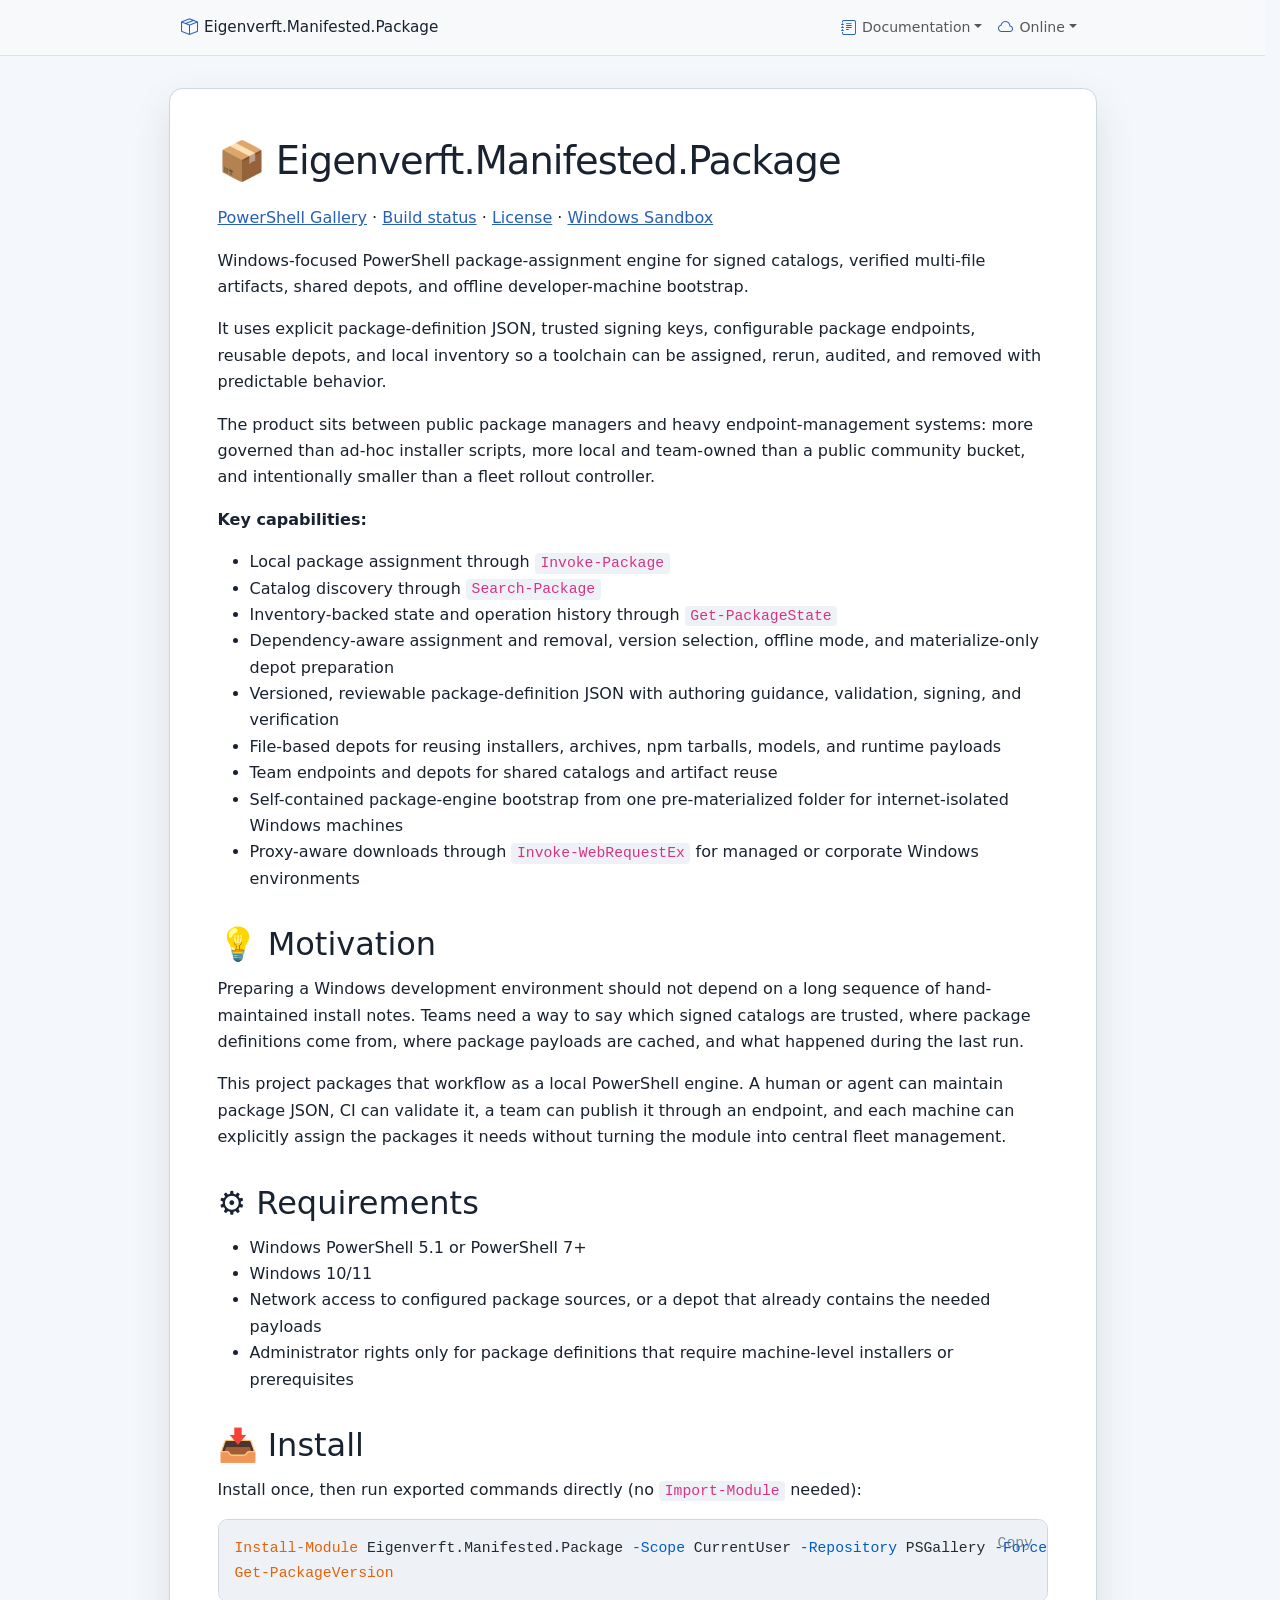
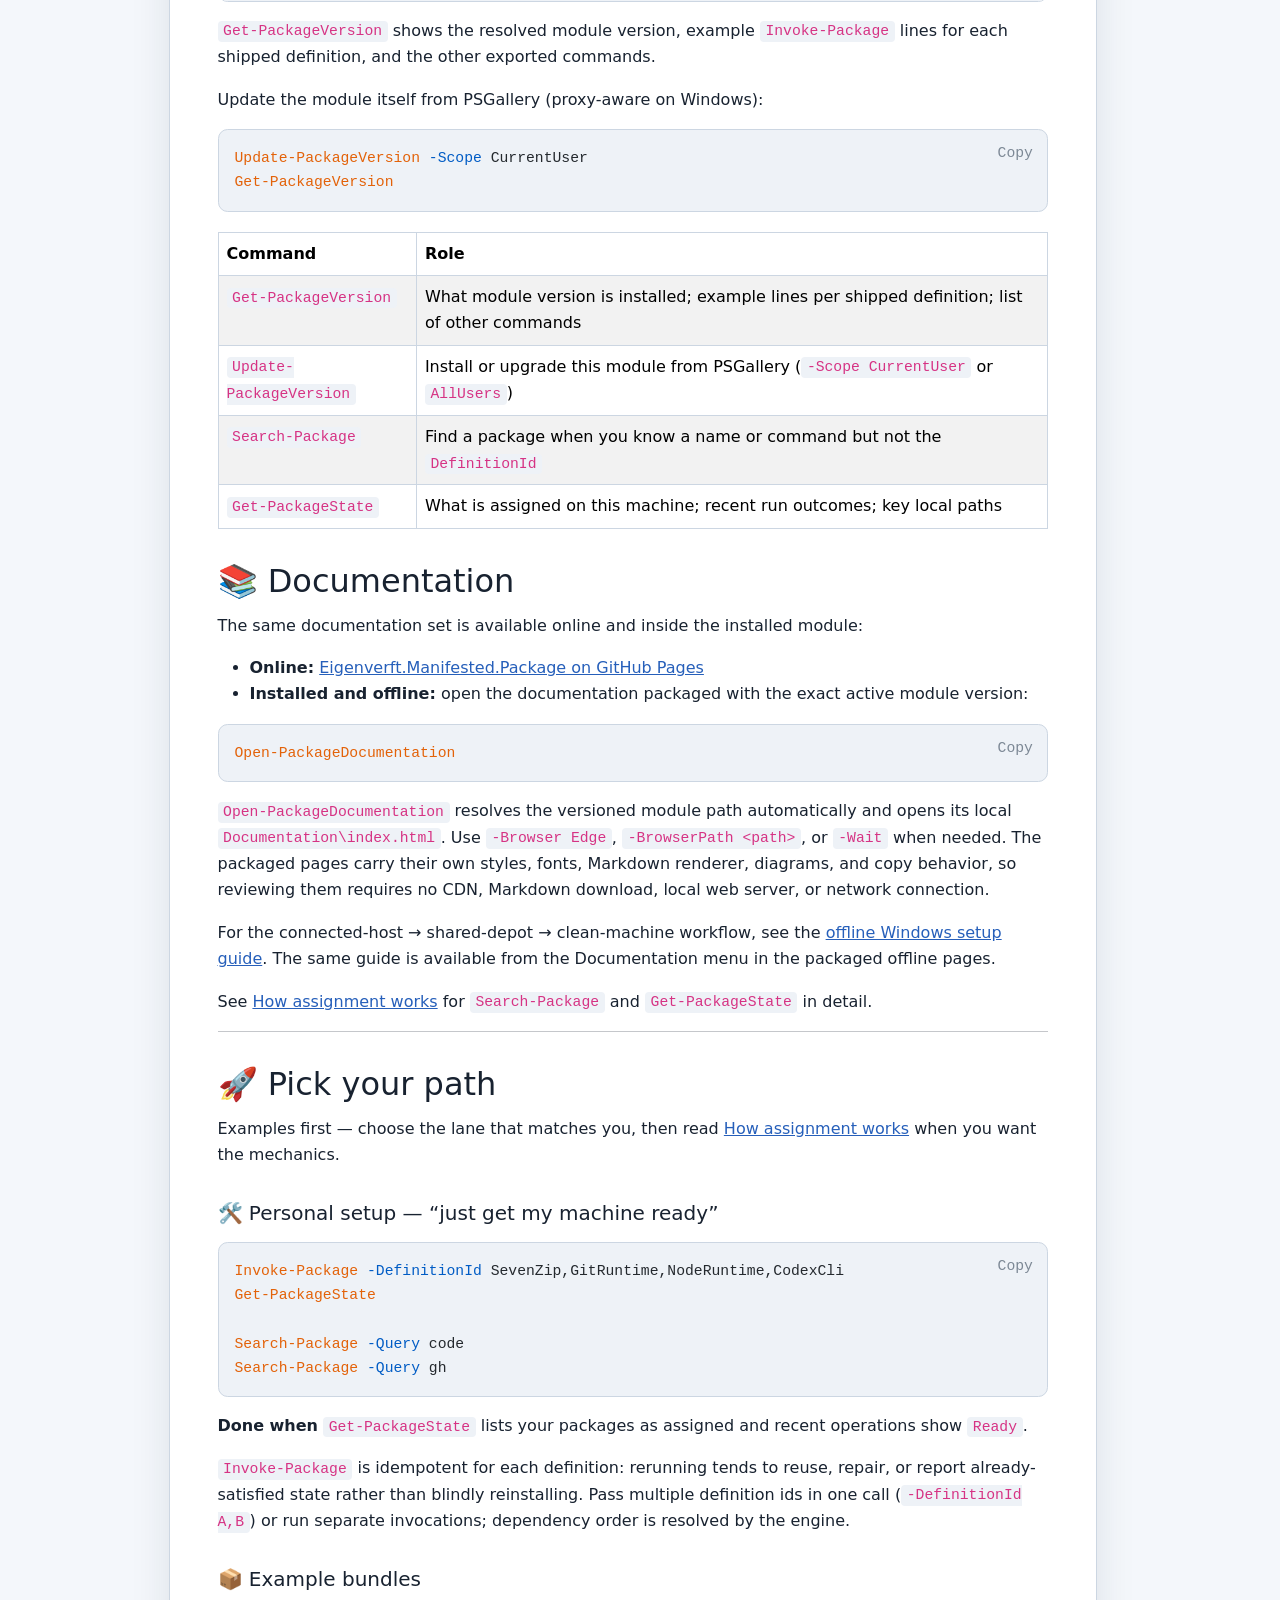
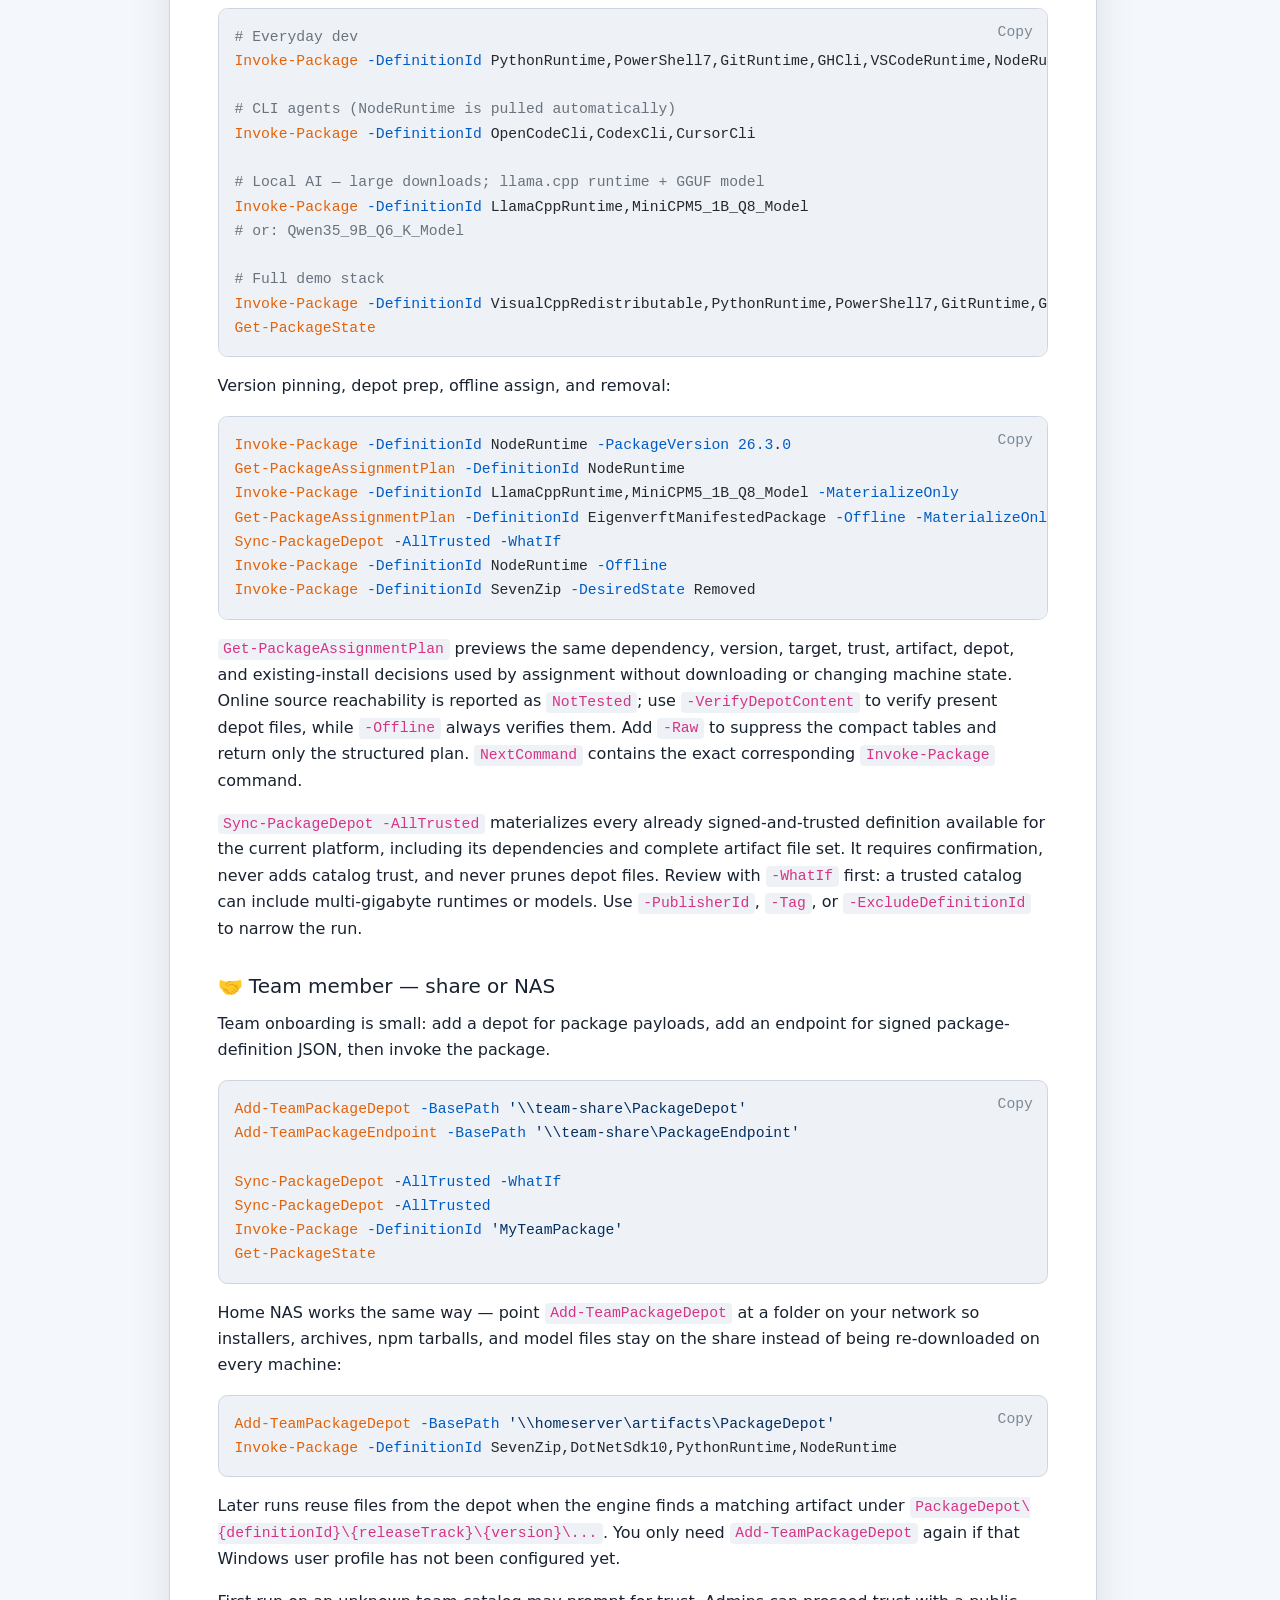
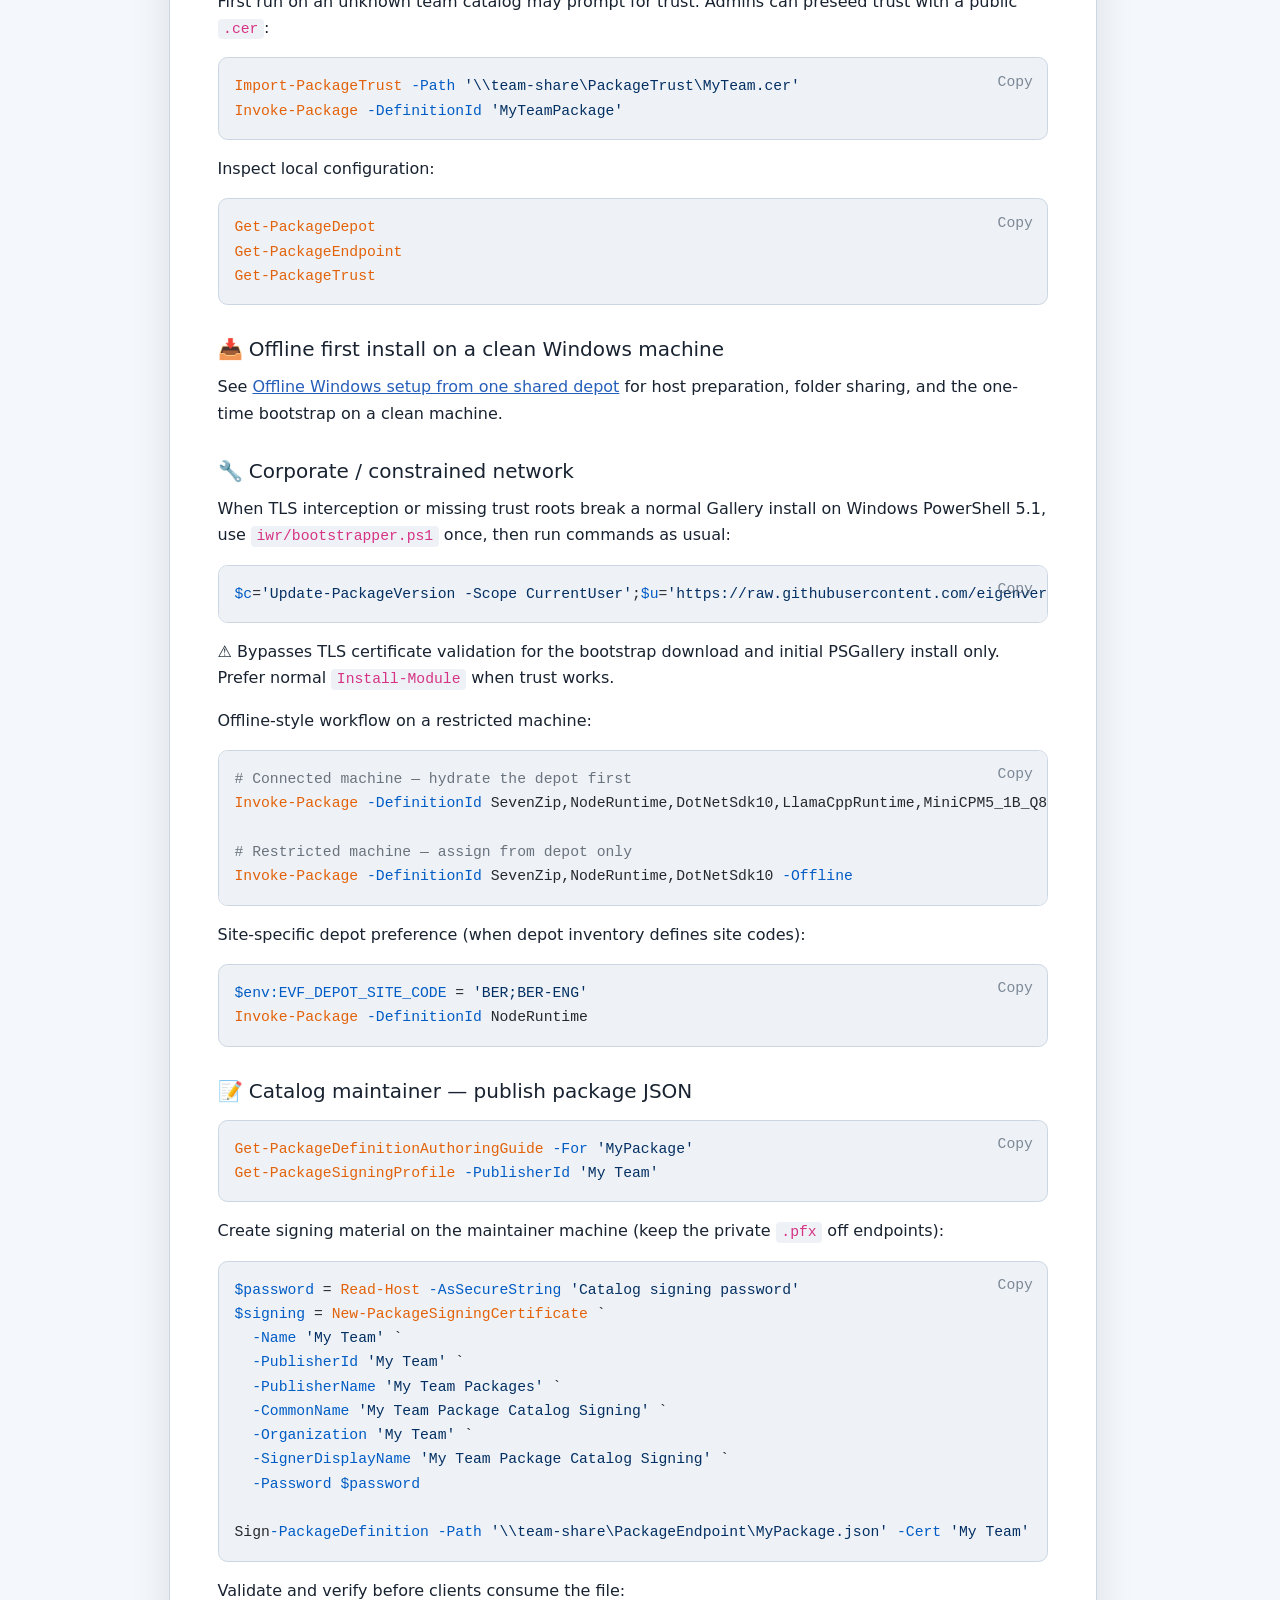
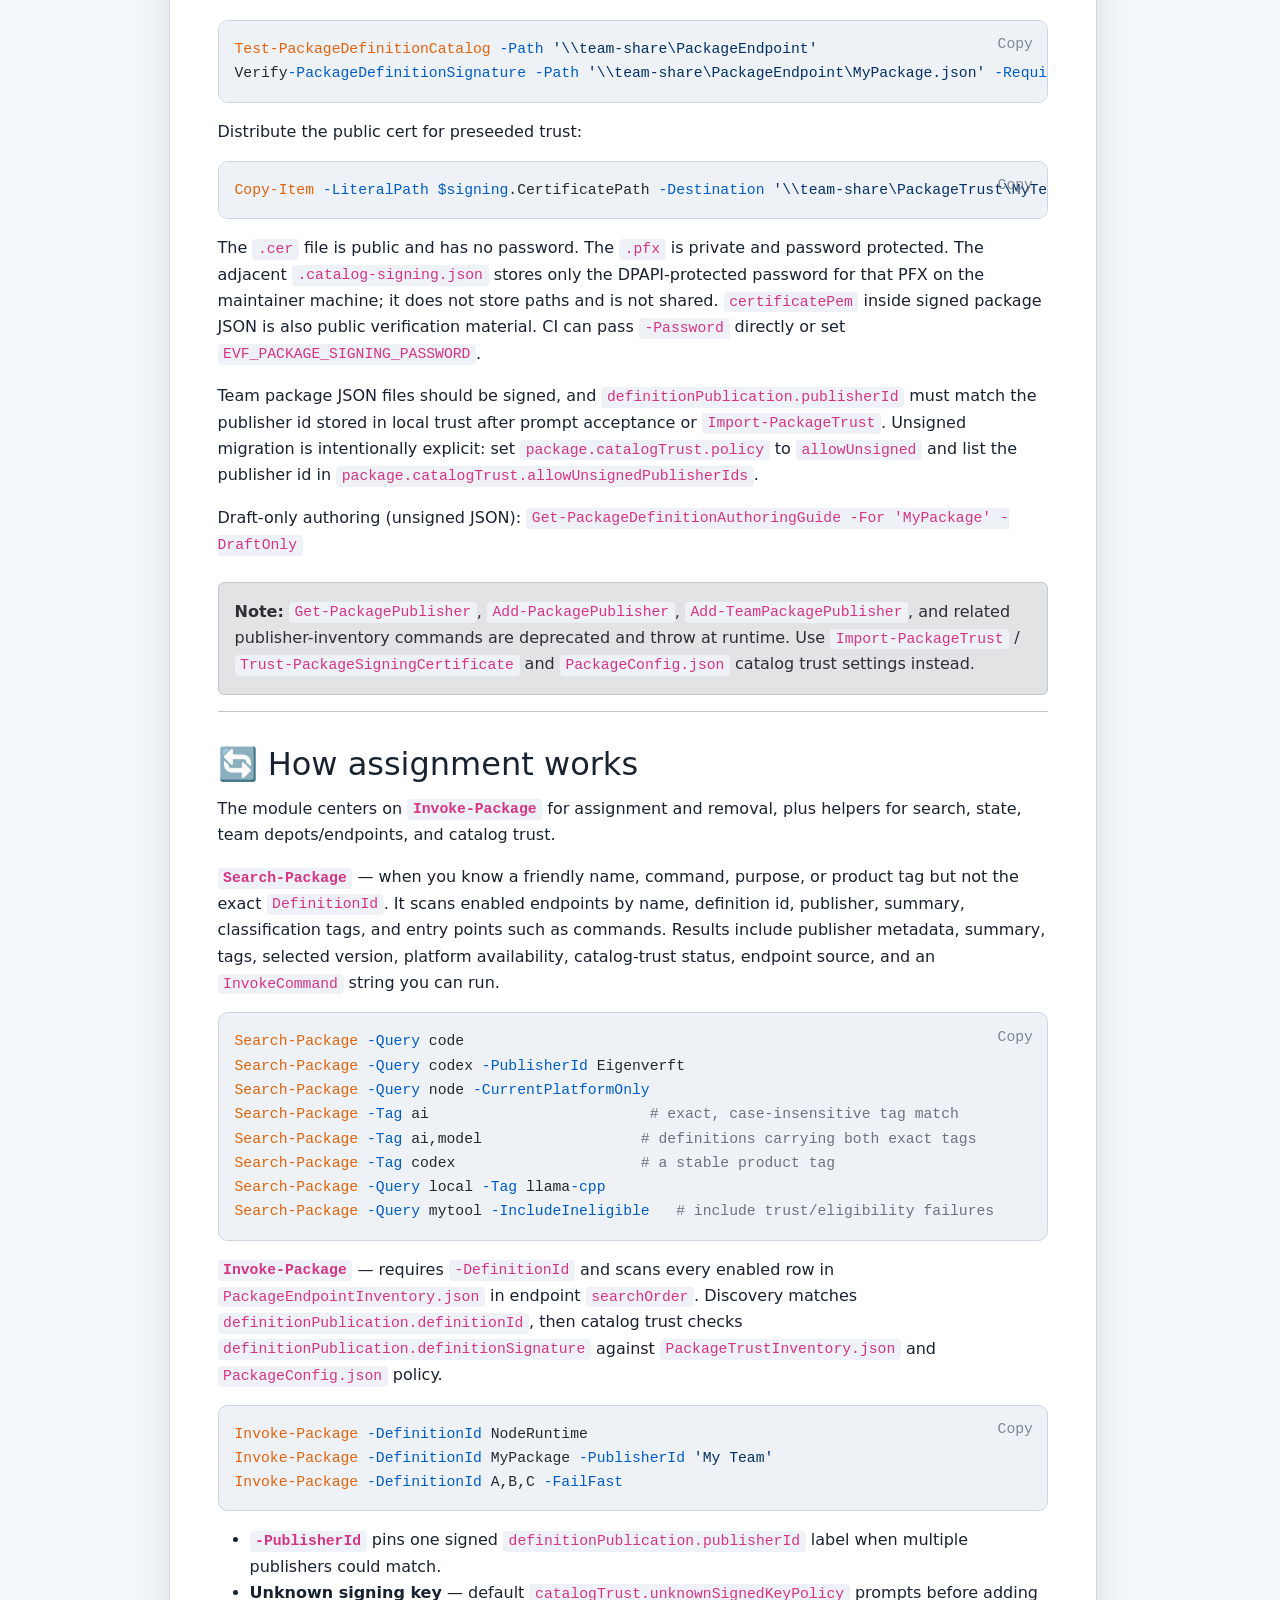
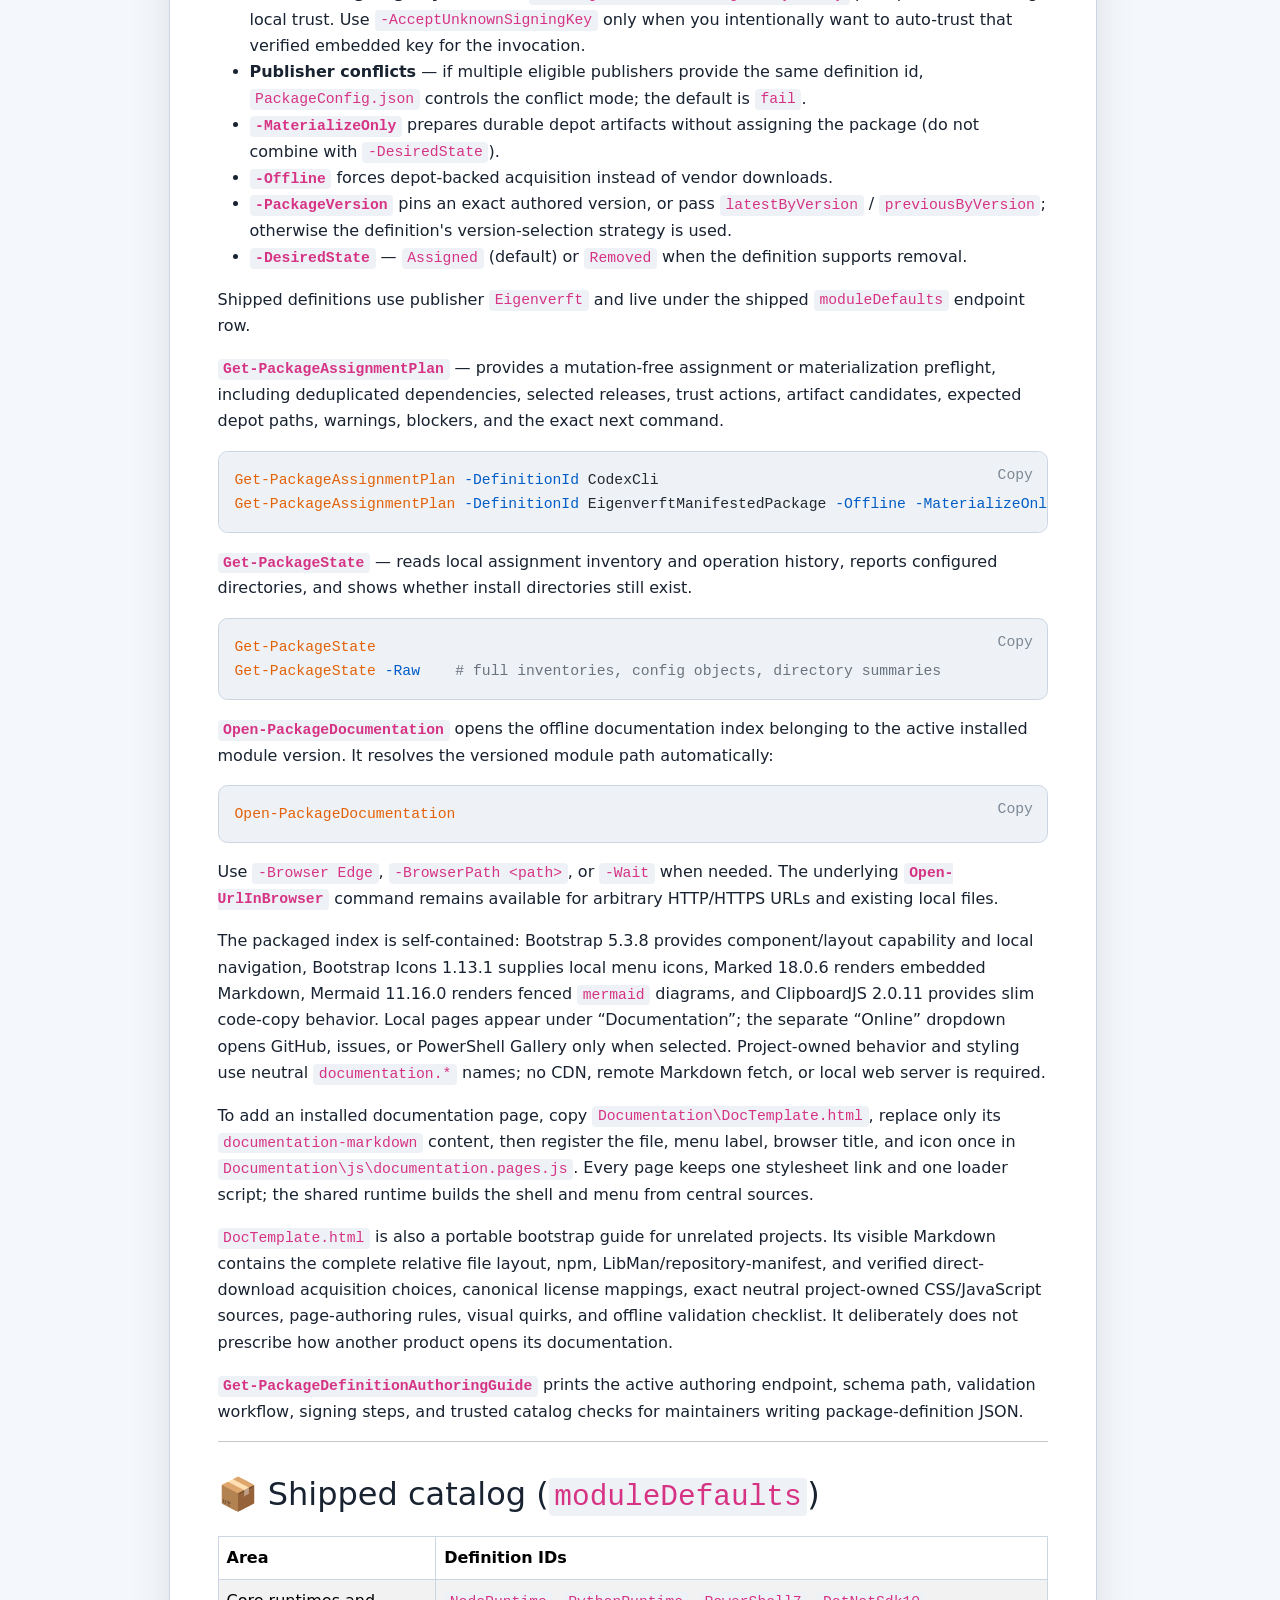
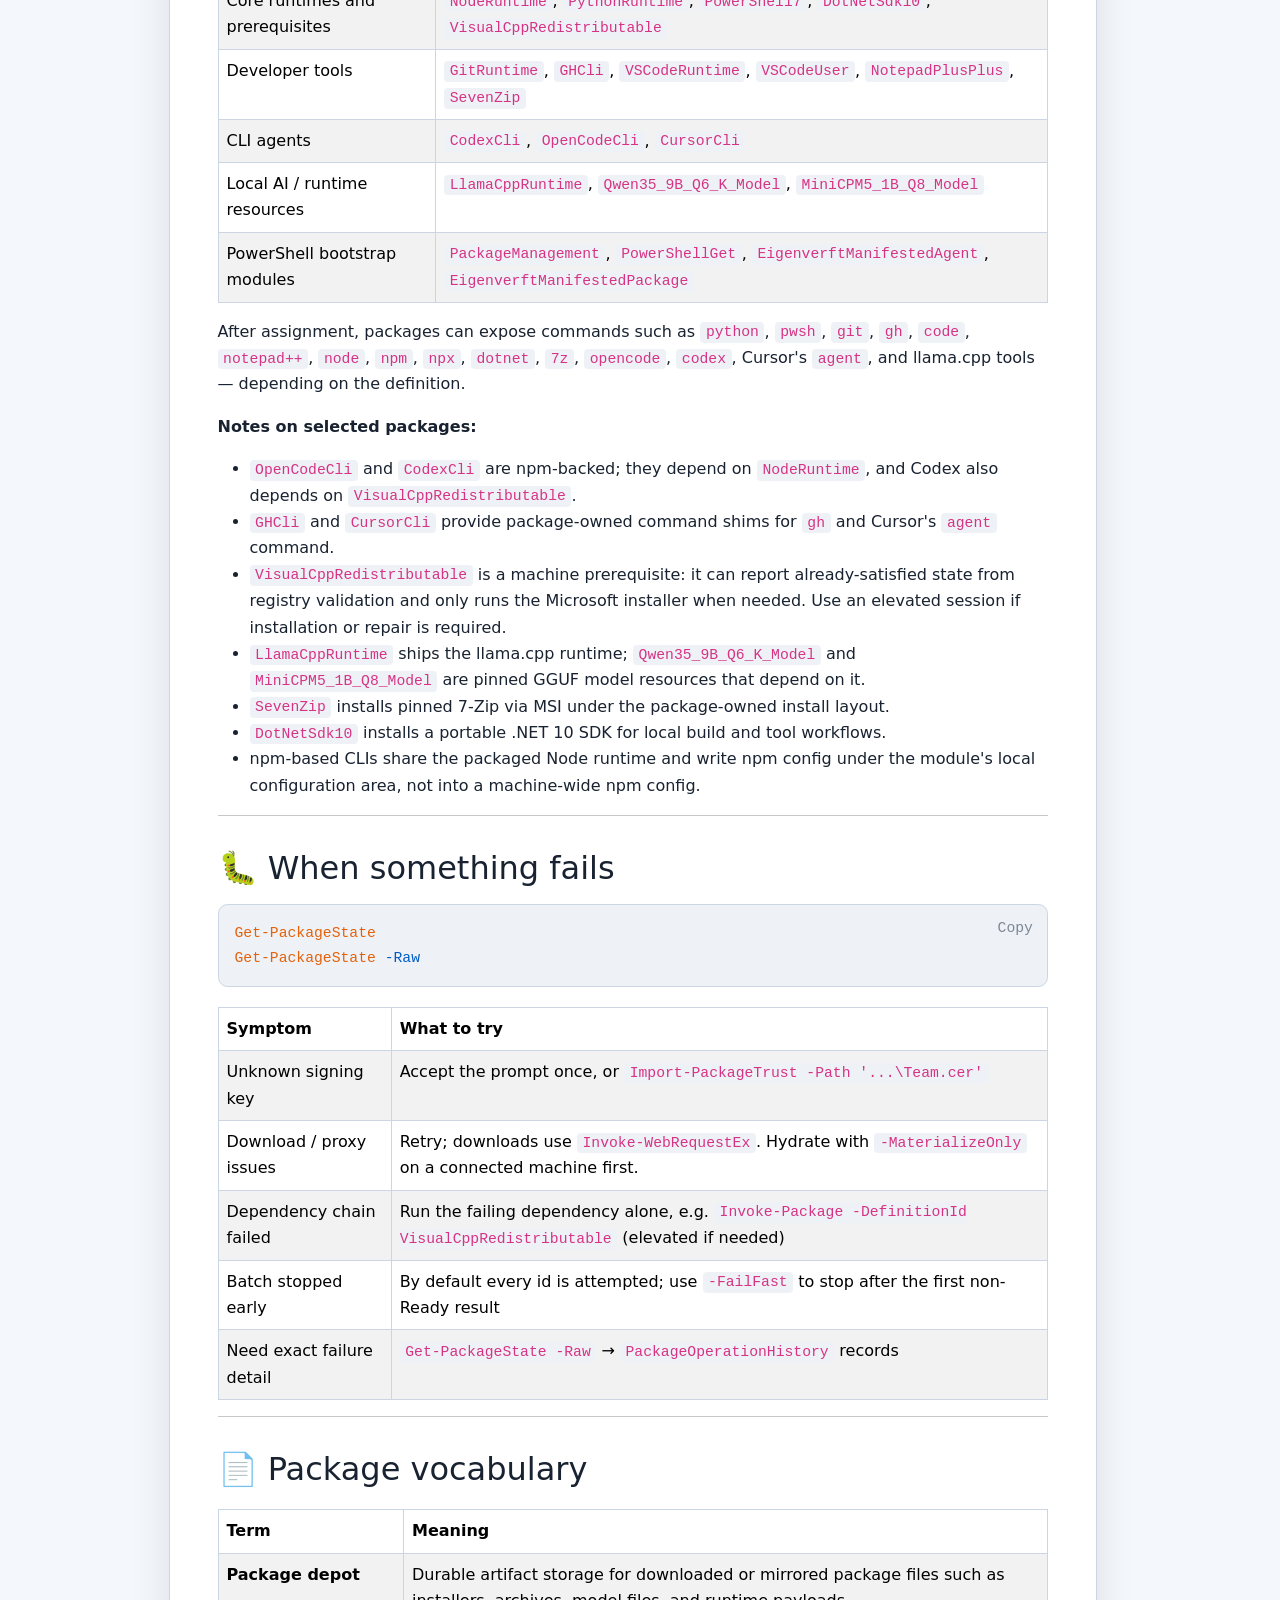
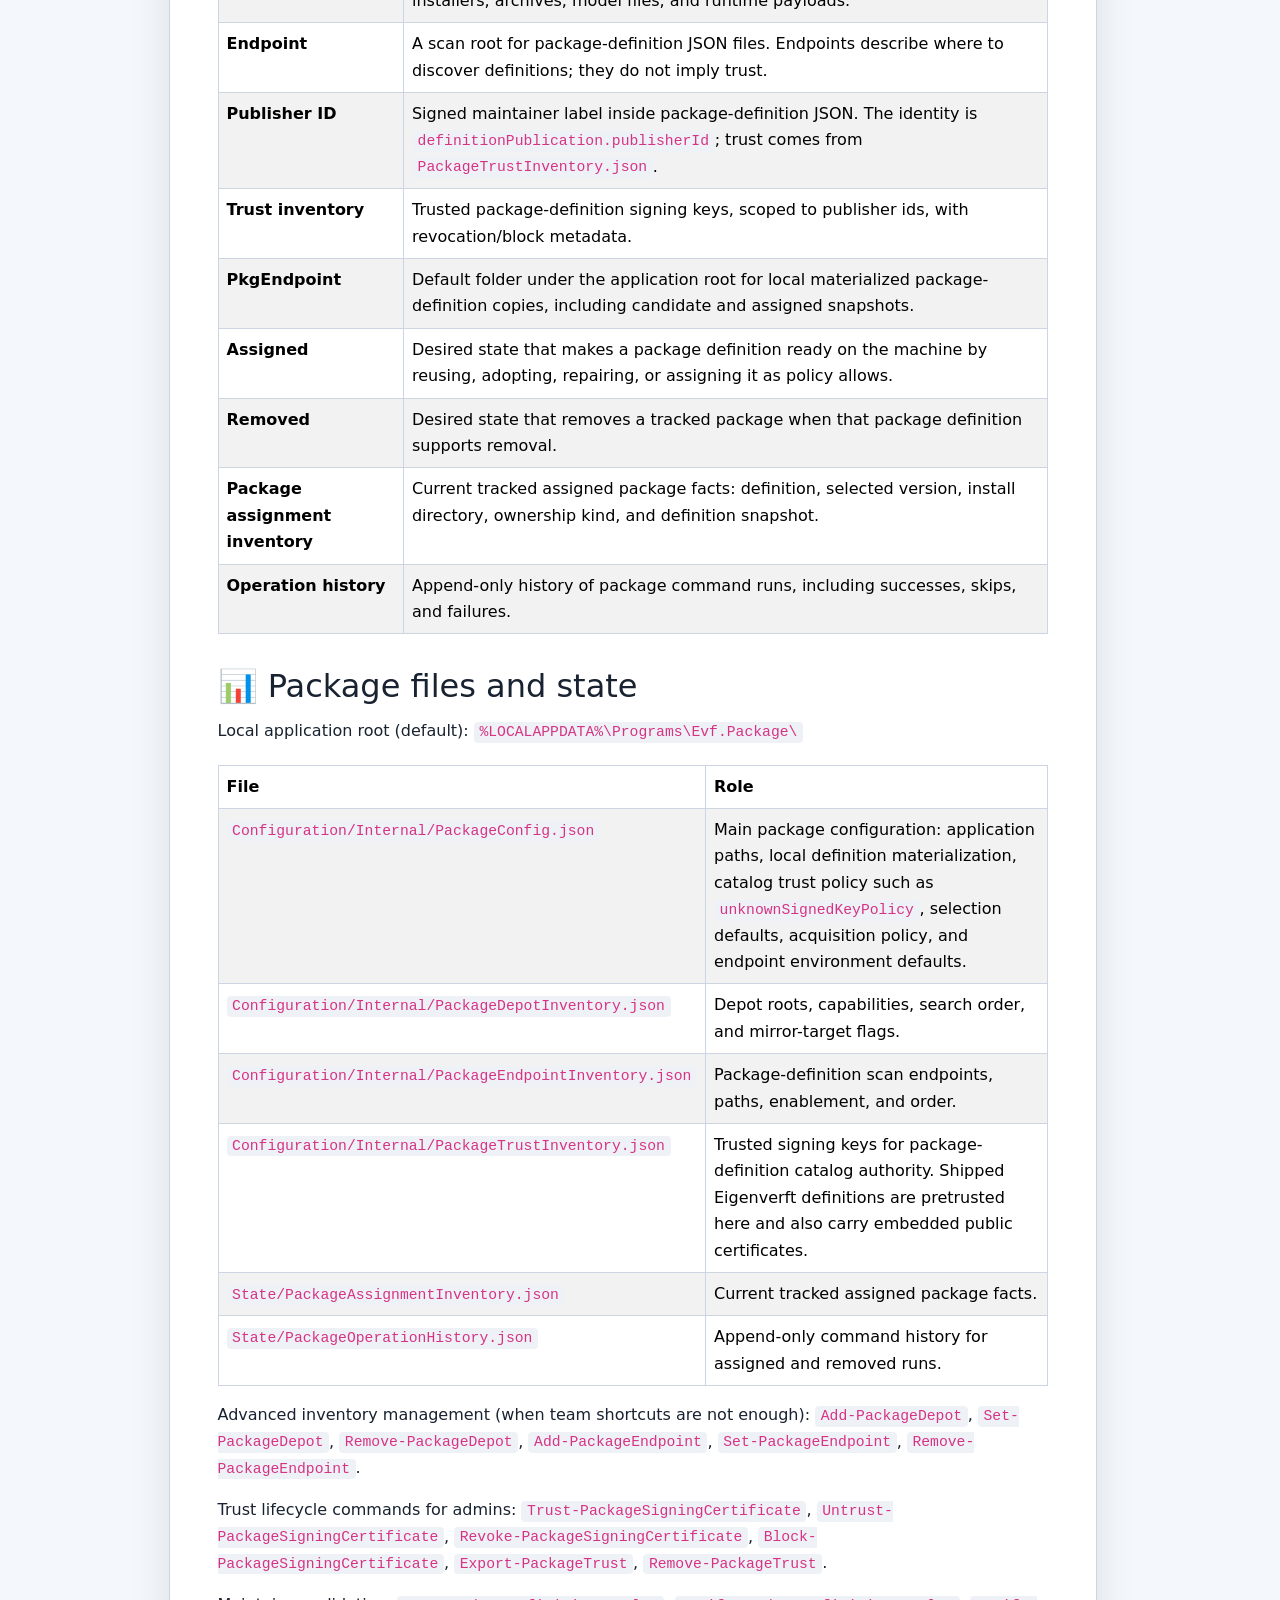
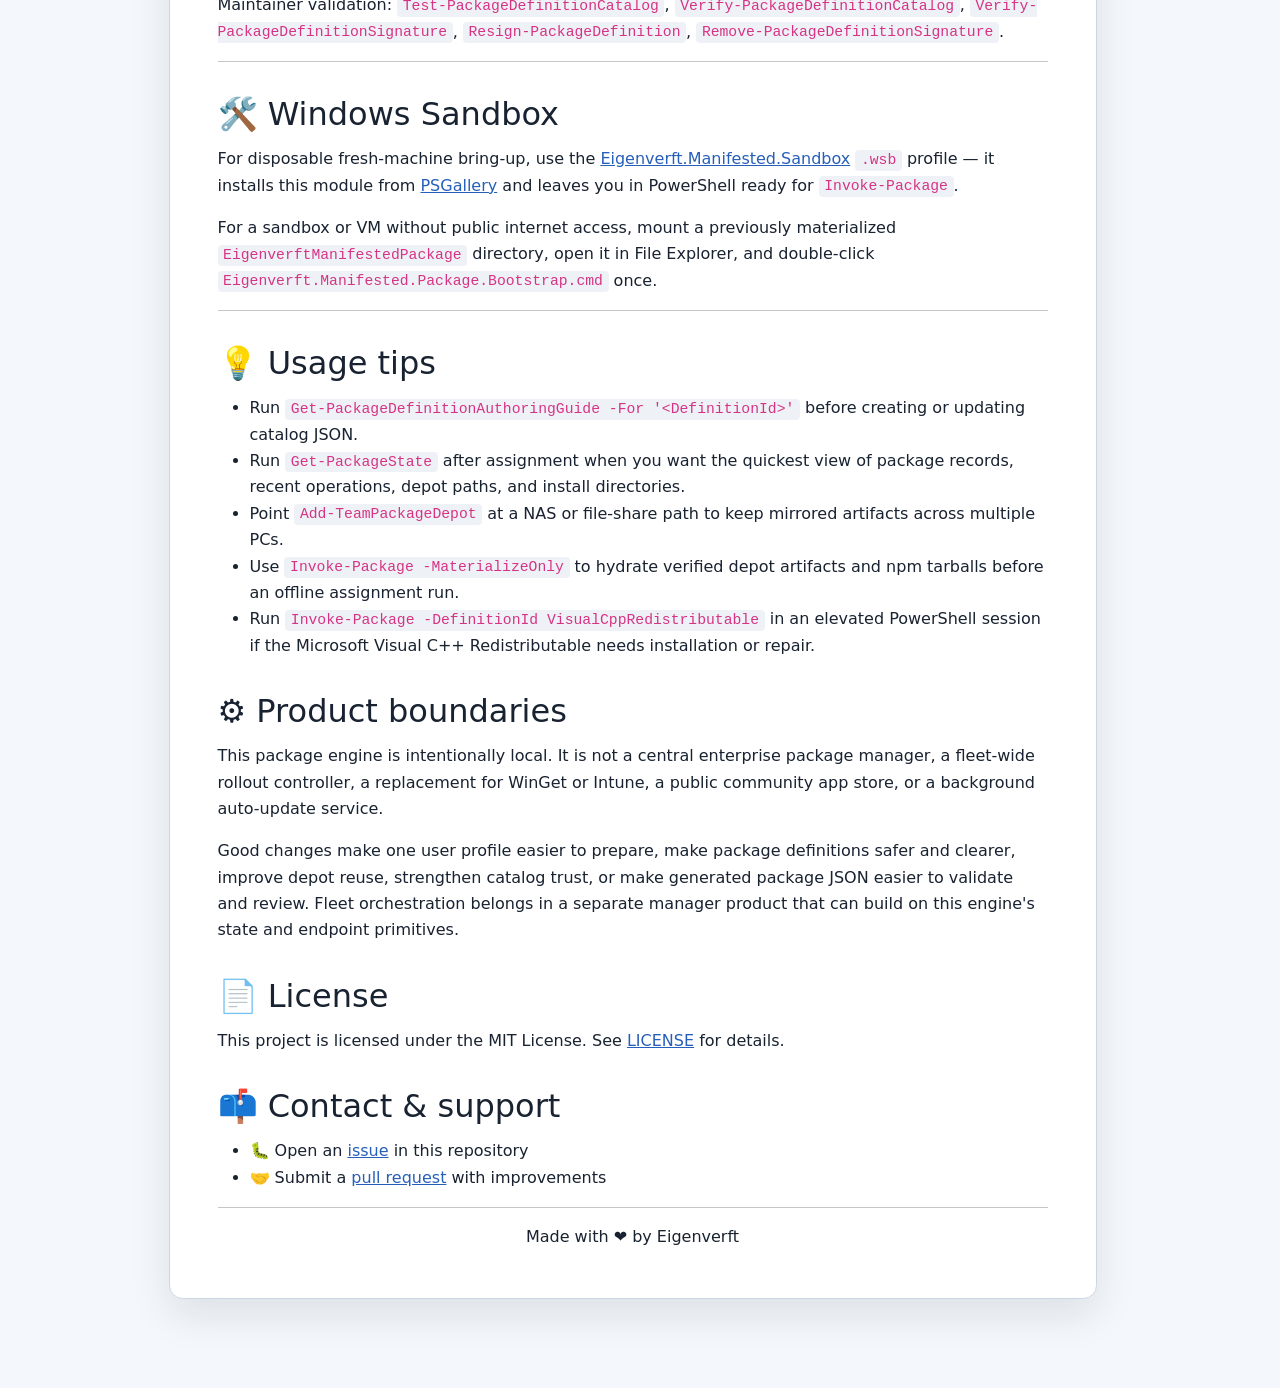
==== commit eab593d4: "[2026-07-18] Ship offline documentation experience Package the user-facing overview, dedicated offli" ====
--- a/src/prj/Eigenverft.Manifested.Package/Documentation/index.html
+++ b/src/prj/Eigenverft.Manifested.Package/Documentation/index.html
@@ -10,7 +10,7 @@
 </head>
 <body>
   <script id="documentation-markdown" type="text/markdown">
-# Eigenverft.Manifested.Package
+# 📦 Eigenverft.Manifested.Package
 
 [PowerShell Gallery](https://www.powershellgallery.com/packages/Eigenverft.Manifested.Package) · [Build status](https://github.com/eigenverft/Eigenverft.Manifested.Package/actions/workflows/cicd.yml) · [License](https://github.com/eigenverft/Eigenverft.Manifested.Package/blob/main/LICENSE) · [Windows Sandbox](https://github.com/eigenverft/Eigenverft.Manifested.Sandbox)
 
@@ -32,7 +32,7 @@
 - Self-contained package-engine bootstrap from one pre-materialized folder for internet-isolated Windows machines
 - Proxy-aware downloads through `Invoke-WebRequestEx` for managed or corporate Windows environments
 
-## Motivation
+## 💡 Motivation
 
 Preparing a Windows development environment should not depend on a long sequence of hand-maintained install notes. Teams need a way to say which signed catalogs are trusted, where package definitions come from, where package payloads are cached, and what happened during the last run.
 
@@ -40,14 +40,14 @@
 
 <a id="requirements"></a>
 
-## Requirements
+## ⚙️ Requirements
 
 - Windows PowerShell 5.1 or PowerShell 7+
 - Windows 10/11
 - Network access to configured package sources, or a depot that already contains the needed payloads
 - Administrator rights only for package definitions that require machine-level installers or prerequisites
 
-## Install
+## 📥 Install
 
 Install once, then run exported commands directly (no `Import-Module` needed):
 
@@ -72,9 +72,9 @@
 | `Search-Package` | Find a package when you know a name or command but not the `DefinitionId` |
 | `Get-PackageState` | What is assigned on this machine; recent run outcomes; key local paths |
 
-## Documentation
-
-The documentation is available through two matching entry points:
+## 📚 Documentation
+
+The same documentation set is available online and inside the installed module:
 
 - **Online:** [Eigenverft.Manifested.Package on GitHub Pages](https://eigenverft.github.io/Eigenverft.Manifested.Package/)
 - **Installed and offline:** open the documentation packaged with the exact active module version:
@@ -85,15 +85,17 @@
 
 `Open-PackageDocumentation` resolves the versioned module path automatically and opens its local `Documentation\index.html`. Use `-Browser Edge`, `-BrowserPath <path>`, or `-Wait` when needed. The packaged pages carry their own styles, fonts, Markdown renderer, diagrams, and copy behavior, so reviewing them requires no CDN, Markdown download, local web server, or network connection.
 
+For the connected-host → shared-depot → clean-machine workflow, see the [offline Windows setup guide](./OfflineBootstrap.html). The same guide is available from the Documentation menu in the packaged offline pages.
+
 See [How assignment works](#how-assignment-works) for `Search-Package` and `Get-PackageState` in detail.
 
 ---
 
-## Pick your path
+## 🚀 Pick your path
 
 Examples first — choose the lane that matches you, then read [How assignment works](#how-assignment-works) when you want the mechanics.
 
-### Personal setup — “just get my machine ready”
+### 🛠️ Personal setup — “just get my machine ready”
 
 ```powershell
 Invoke-Package -DefinitionId SevenZip,GitRuntime,NodeRuntime,CodexCli
@@ -107,7 +109,7 @@
 
 `Invoke-Package` is idempotent for each definition: rerunning tends to reuse, repair, or report already-satisfied state rather than blindly reinstalling. Pass multiple definition ids in one call (`-DefinitionId A,B`) or run separate invocations; dependency order is resolved by the engine.
 
-### Example bundles
+### 📦 Example bundles
 
 ```powershell
 # Everyday dev
@@ -141,7 +143,7 @@
 
 `Sync-PackageDepot -AllTrusted` materializes every already signed-and-trusted definition available for the current platform, including its dependencies and complete artifact file set. It requires confirmation, never adds catalog trust, and never prunes depot files. Review with `-WhatIf` first: a trusted catalog can include multi-gigabyte runtimes or models. Use `-PublisherId`, `-Tag`, or `-ExcludeDefinitionId` to narrow the run.
 
-### Team member — share or NAS
+### 🤝 Team member — share or NAS
 
 Team onboarding is small: add a depot for package payloads, add an endpoint for signed package-definition JSON, then invoke the package.
 
@@ -179,31 +181,11 @@
 Get-PackageTrust
 ```
 
-### Offline first install on a clean Windows machine
-
-`EigenverftManifestedPackage` is a special offline bootstrap seed. Unlike a normal package definition, its materialized artifact directory includes a pinned package-engine seed, its PackageManagement and PowerShellGet prerequisites, and the two bootstrap launch files needed by a machine where Eigenverft is not installed yet.
-
-The seed has its own definition release version and can intentionally trail the latest Gallery module. Embedding the exact current module nupkg hash inside that same module package would be circular. The bootstrap therefore installs the newest available version between the verified bundled seed and any already installed copy; update the module normally after connectivity becomes available.
-
-Prepare this package once with `-MaterializeOnly` on a connected machine that already has Eigenverft.Manifested.Package. In the default per-user configuration, the files are stored below:
-
-`%LOCALAPPDATA%\Programs\Evf.Package\PkgDepot\EigenverftManifestedPackage\stable\<version>\psmodule-any\`
-
-This normally resolves to `C:\Users\<user>\AppData\Local\Programs\Evf.Package\PkgDepot\...`. A configured team depot may contain the same relative package directory under its own depot root.
-
-The materialized directory contains the Eigenverft, PackageManagement, and PowerShellGet nupkgs together with `Eigenverft.Manifested.Package.Bootstrap.cmd` and `.ps1`. Expose that directory through a Windows file share, or copy it unchanged to removable or VM-mounted storage.
-
-On the clean target machine:
-
-1. Open the materialized directory in Windows File Explorer.
-2. Double-click `Eigenverft.Manifested.Package.Bootstrap.cmd` once.
-3. After installation, the same window displays `Get-PackageVersion` and remains at a ready PowerShell prompt. Continue there with `Invoke-Package`, or type `exit` to close it.
-
-This is a one-time manual bootstrap. The target needs Windows PowerShell 5.1 and read access to the folder; it does not need internet access, PowerShell Gallery access, or a preinstalled Eigenverft module. The connected machine's signed-definition materialization is the verification boundary, so keep the shared directory unchanged and preferably read-only. The bootstrap installs for the current user by default, preserves a newer installed module version when one exists, and otherwise installs the bundled seed.
-
-This is useful for clean PCs, isolated VMs, and restricted Windows networks where a team share is available but public internet access is not.
-
-### Corporate / constrained network
+### 📥 Offline first install on a clean Windows machine
+
+See [Offline Windows setup from one shared depot](./OfflineBootstrap.html) for host preparation, folder sharing, and the one-time bootstrap on a clean machine.
+
+### 🔧 Corporate / constrained network
 
 When TLS interception or missing trust roots break a normal Gallery install on Windows PowerShell 5.1, use `iwr/bootstrapper.ps1` once, then run commands as usual:
 
@@ -230,7 +212,7 @@
 Invoke-Package -DefinitionId NodeRuntime
 ```
 
-### Catalog maintainer — publish package JSON
+### 📝 Catalog maintainer — publish package JSON
 
 ```powershell
 Get-PackageDefinitionAuthoringGuide -For 'MyPackage'
@@ -278,7 +260,7 @@
 
 <a id="how-assignment-works"></a>
 
-## How assignment works
+## 🔄 How assignment works
 
 The module centers on **`Invoke-Package`** for assignment and removal, plus helpers for search, state, team depots/endpoints, and catalog trust.
 
@@ -345,7 +327,7 @@
 
 ---
 
-## Shipped catalog (`moduleDefaults`)
+## 📦 Shipped catalog (`moduleDefaults`)
 
 | Area | Definition IDs |
 | --- | --- |
@@ -369,7 +351,7 @@
 
 ---
 
-## When something fails
+## 🐛 When something fails
 
 ```powershell
 Get-PackageState
@@ -386,7 +368,7 @@
 
 ---
 
-## Package vocabulary
+## 📄 Package vocabulary
 
 | Term | Meaning |
 | --- | --- |
@@ -400,7 +382,7 @@
 | **Package assignment inventory** | Current tracked assigned package facts: definition, selected version, install directory, ownership kind, and definition snapshot. |
 | **Operation history** | Append-only history of package command runs, including successes, skips, and failures. |
 
-## Package files and state
+## 📊 Package files and state
 
 Local application root (default): `%LOCALAPPDATA%\Programs\Evf.Package\`
 
@@ -421,7 +403,7 @@
 
 ---
 
-## Windows Sandbox
+## 🛠️ Windows Sandbox
 
 For disposable fresh-machine bring-up, use the [Eigenverft.Manifested.Sandbox](https://github.com/eigenverft/Eigenverft.Manifested.Sandbox) `.wsb` profile — it installs this module from [PSGallery](https://www.powershellgallery.com/packages/Eigenverft.Manifested.Package) and leaves you in PowerShell ready for `Invoke-Package`.
 
@@ -429,7 +411,7 @@
 
 ---
 
-## Usage tips
+## 💡 Usage tips
 
 - Run `Get-PackageDefinitionAuthoringGuide -For '<DefinitionId>'` before creating or updating catalog JSON.
 - Run `Get-PackageState` after assignment when you want the quickest view of package records, recent operations, depot paths, and install directories.
@@ -437,17 +419,17 @@
 - Use `Invoke-Package -MaterializeOnly` to hydrate verified depot artifacts and npm tarballs before an offline assignment run.
 - Run `Invoke-Package -DefinitionId VisualCppRedistributable` in an elevated PowerShell session if the Microsoft Visual C++ Redistributable needs installation or repair.
 
-## Product boundaries
+## ⚙️ Product boundaries
 
 This package engine is intentionally local. It is not a central enterprise package manager, a fleet-wide rollout controller, a replacement for WinGet or Intune, a public community app store, or a background auto-update service.
 
 Good changes make one user profile easier to prepare, make package definitions safer and clearer, improve depot reuse, strengthen catalog trust, or make generated package JSON easier to validate and review. Fleet orchestration belongs in a separate manager product that can build on this engine's state and endpoint primitives.
 
-## License
+## 📄 License
 
 This project is licensed under the MIT License. See [LICENSE](https://github.com/eigenverft/Eigenverft.Manifested.Package/blob/main/LICENSE) for details.
 
-## Contact & support
+## 📫 Contact & support
 
 - 🐛 Open an [issue](https://github.com/eigenverft/Eigenverft.Manifested.Package/issues) in this repository
 - 🤝 Submit a [pull request](https://github.com/eigenverft/Eigenverft.Manifested.Package/pulls) with improvements
--- a/src/prj/Eigenverft.Manifested.Package/Documentation/css/documentation.css
+++ b/src/prj/Eigenverft.Manifested.Package/Documentation/css/documentation.css
@@ -1,5 +1,7 @@
 @import url("./bootstrap.min.css");
 @import url("./bootstrap-icons.min.css");
+@import url("./highlight.github.min.css") screen and (prefers-color-scheme: light);
+@import url("./highlight.github-dark.min.css") screen and (prefers-color-scheme: dark);
 
 :root {
   color-scheme: light dark;
@@ -146,6 +148,12 @@
 }
 
 pre code {
+  padding: 0;
+}
+
+pre code.hljs {
+  overflow-x: visible;
+  background: transparent;
   padding: 0;
 }
 
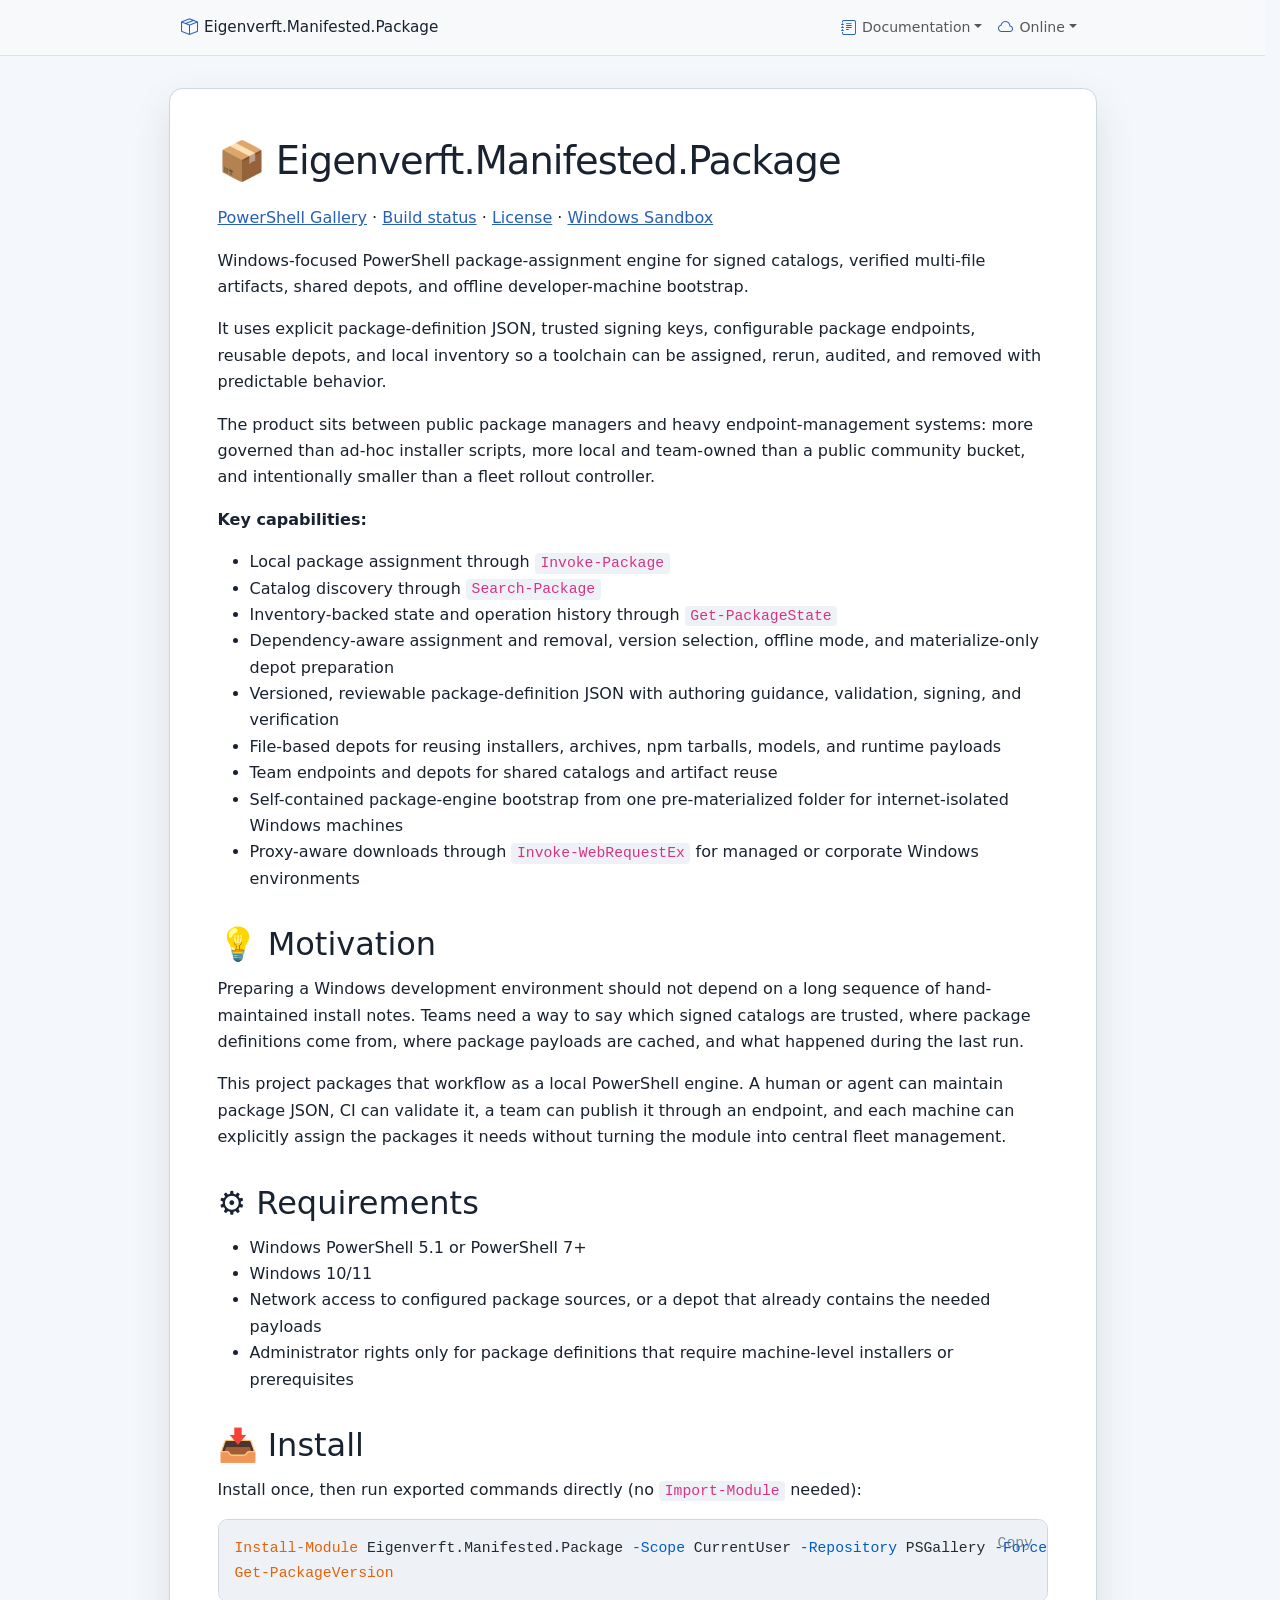
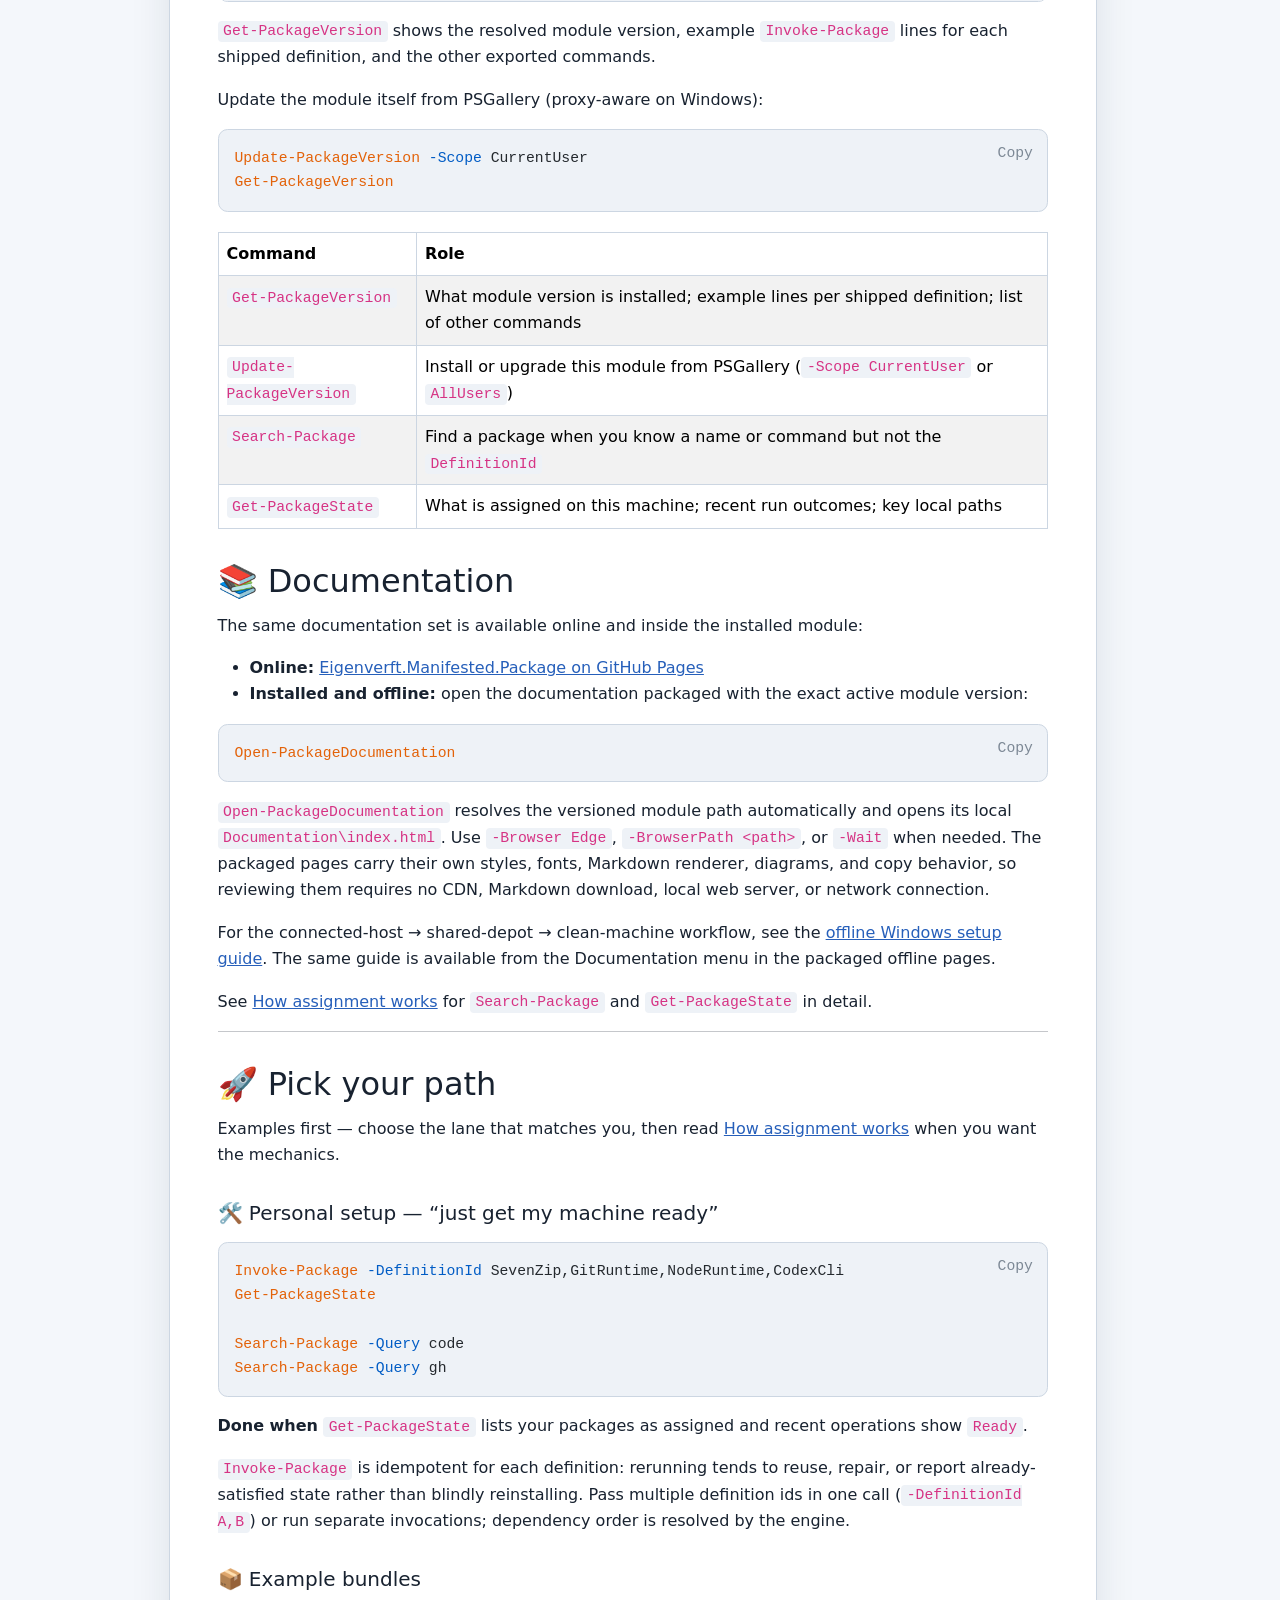
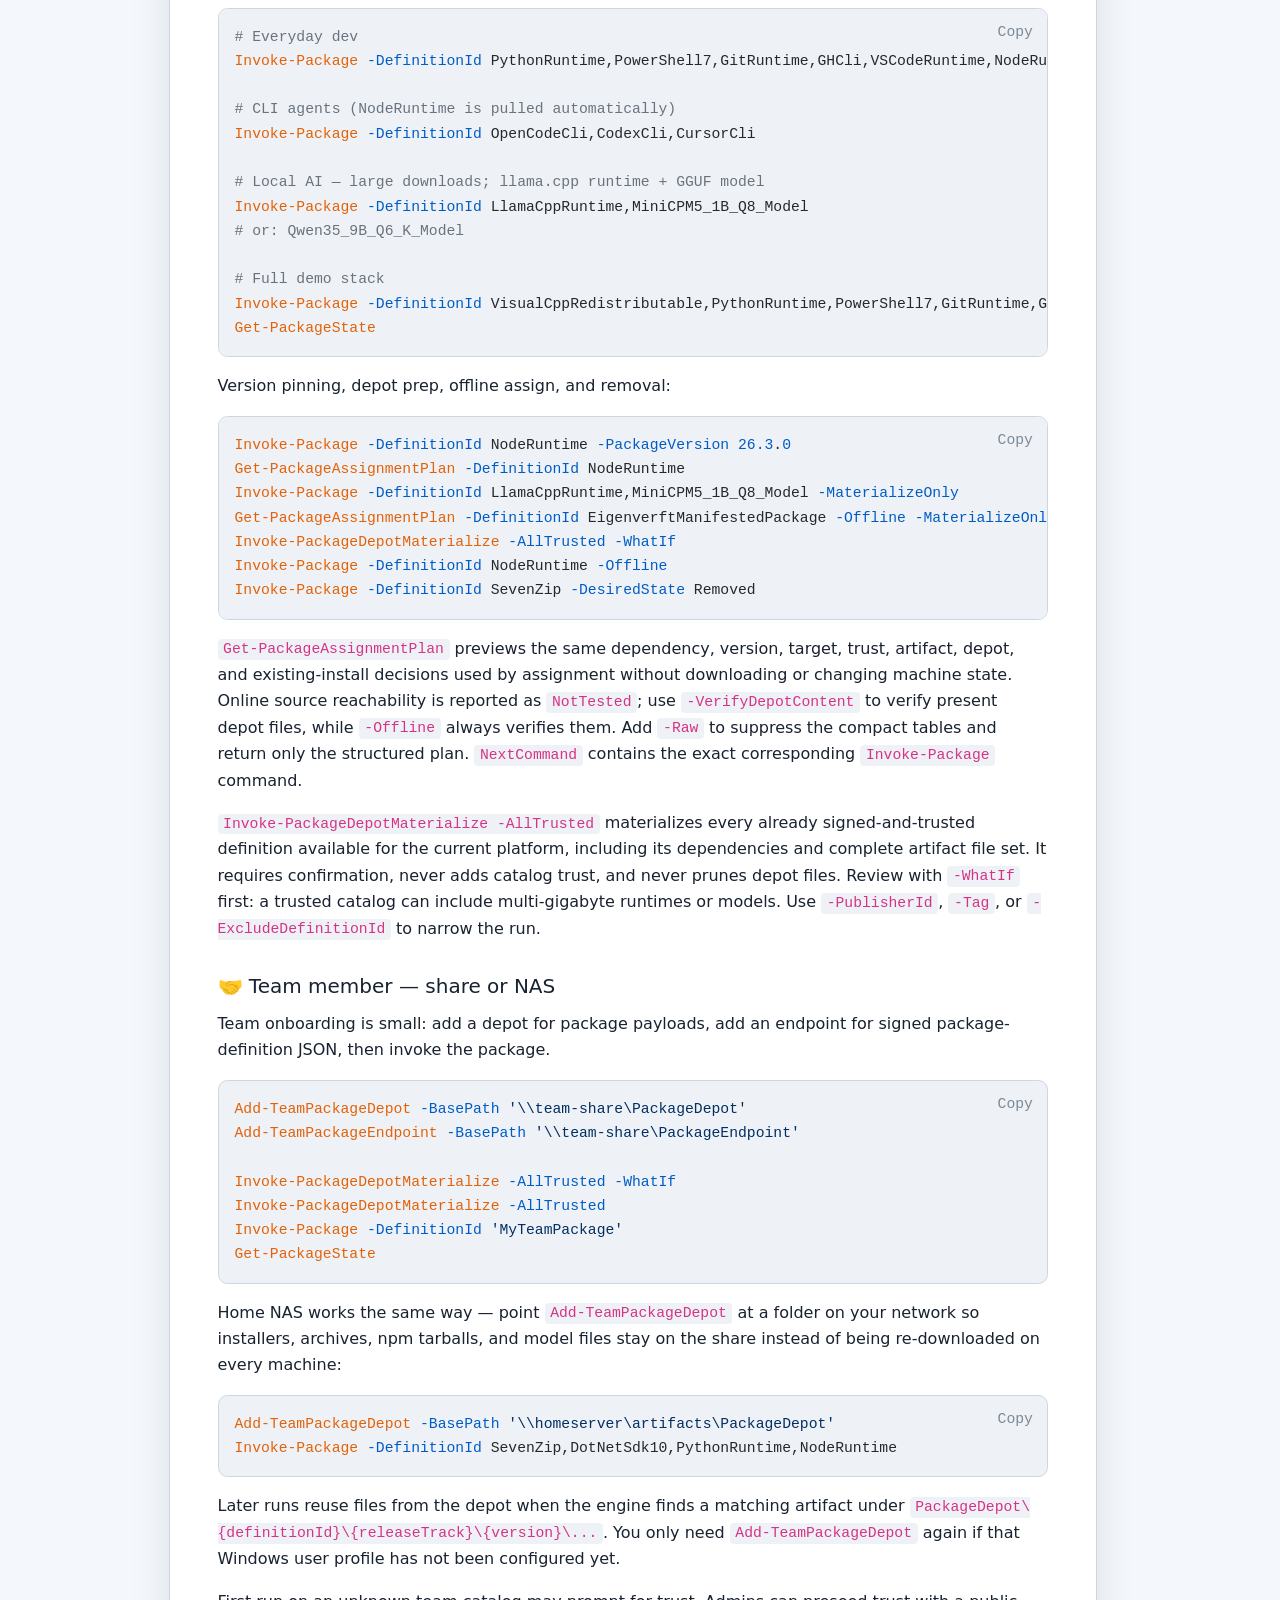
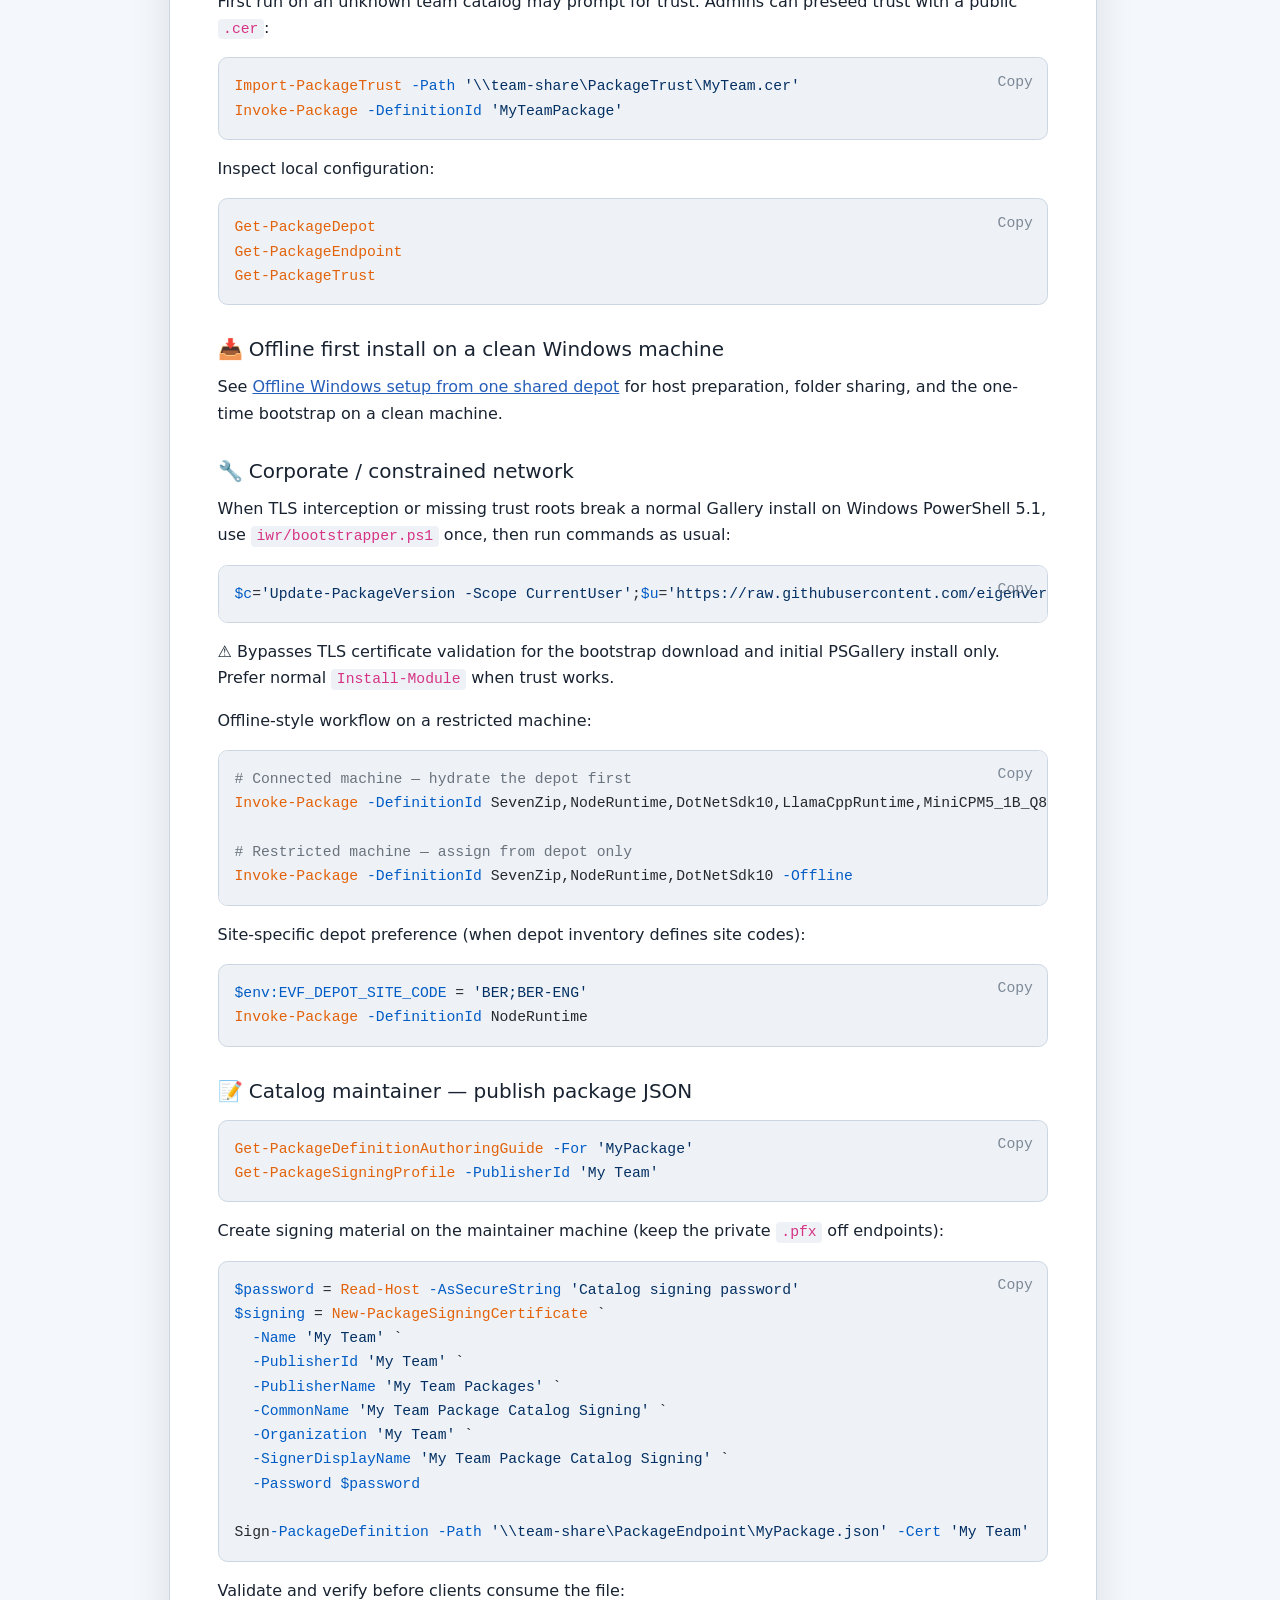
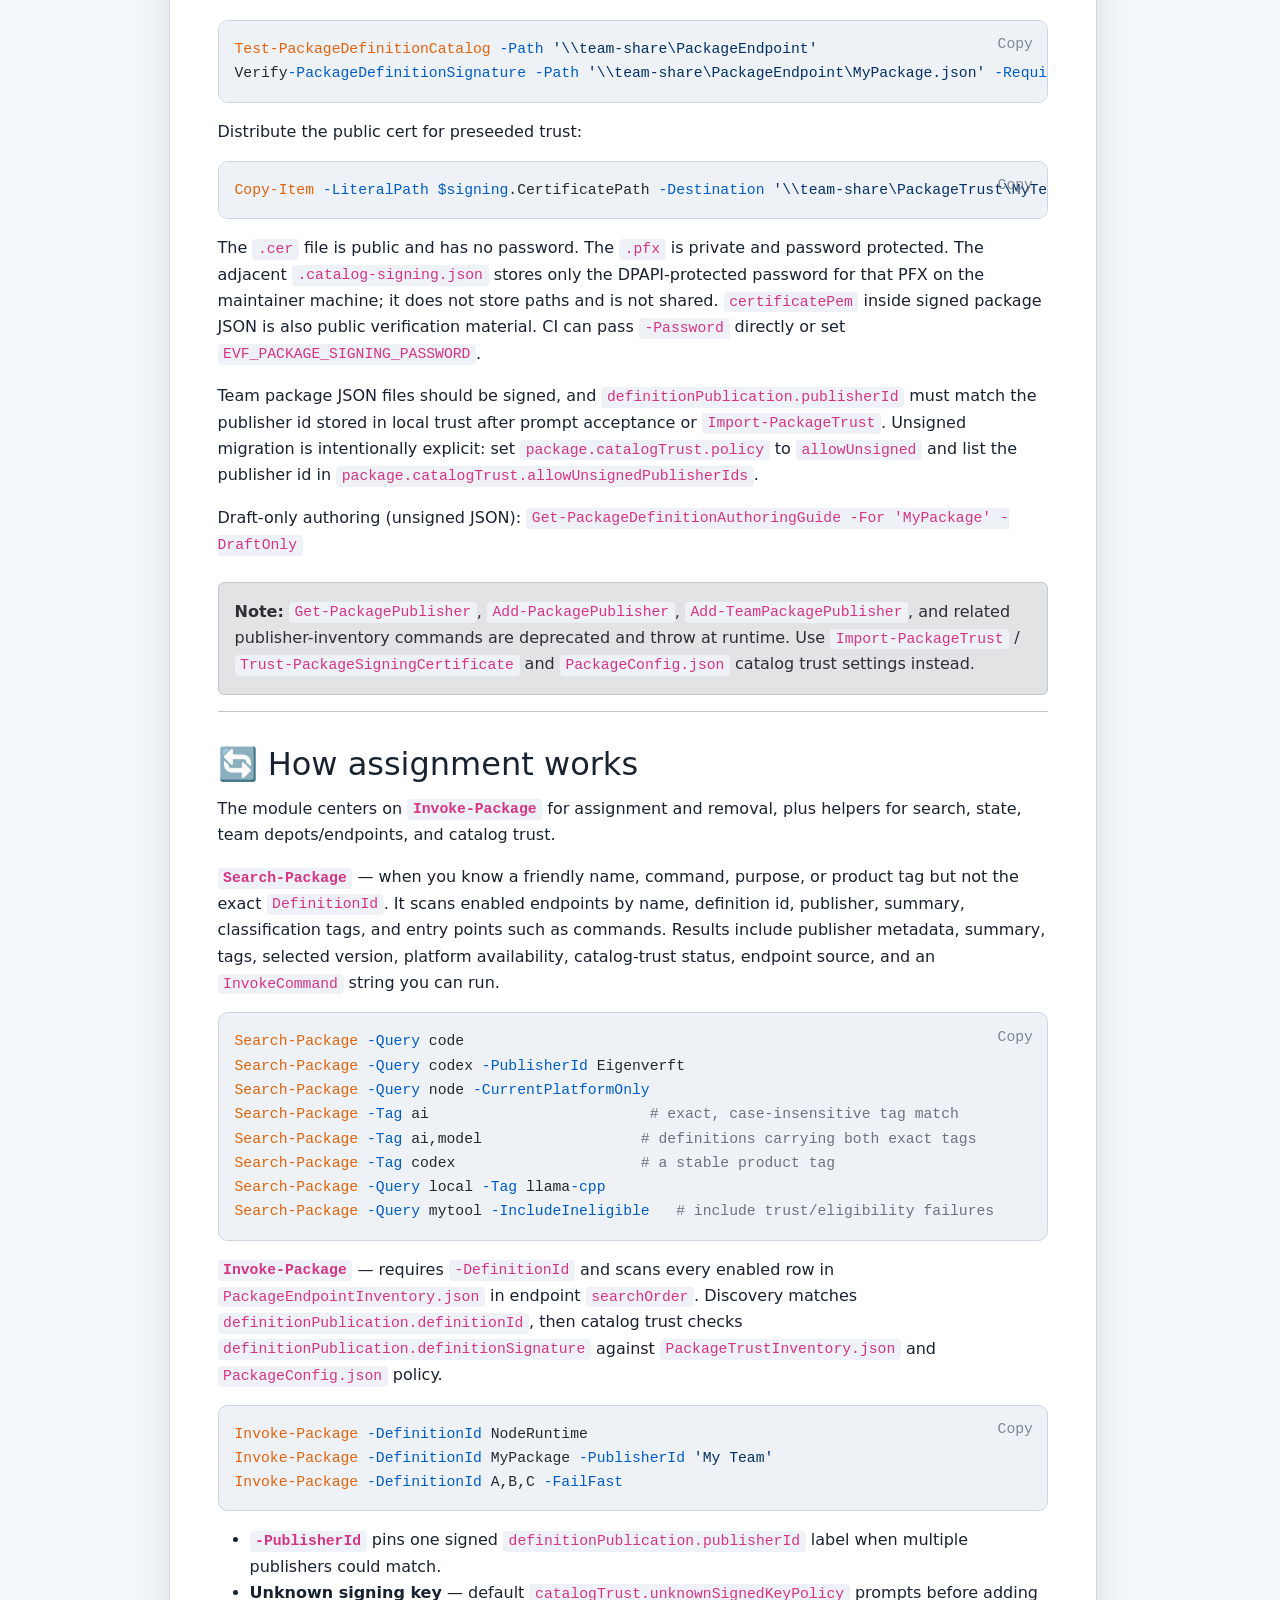
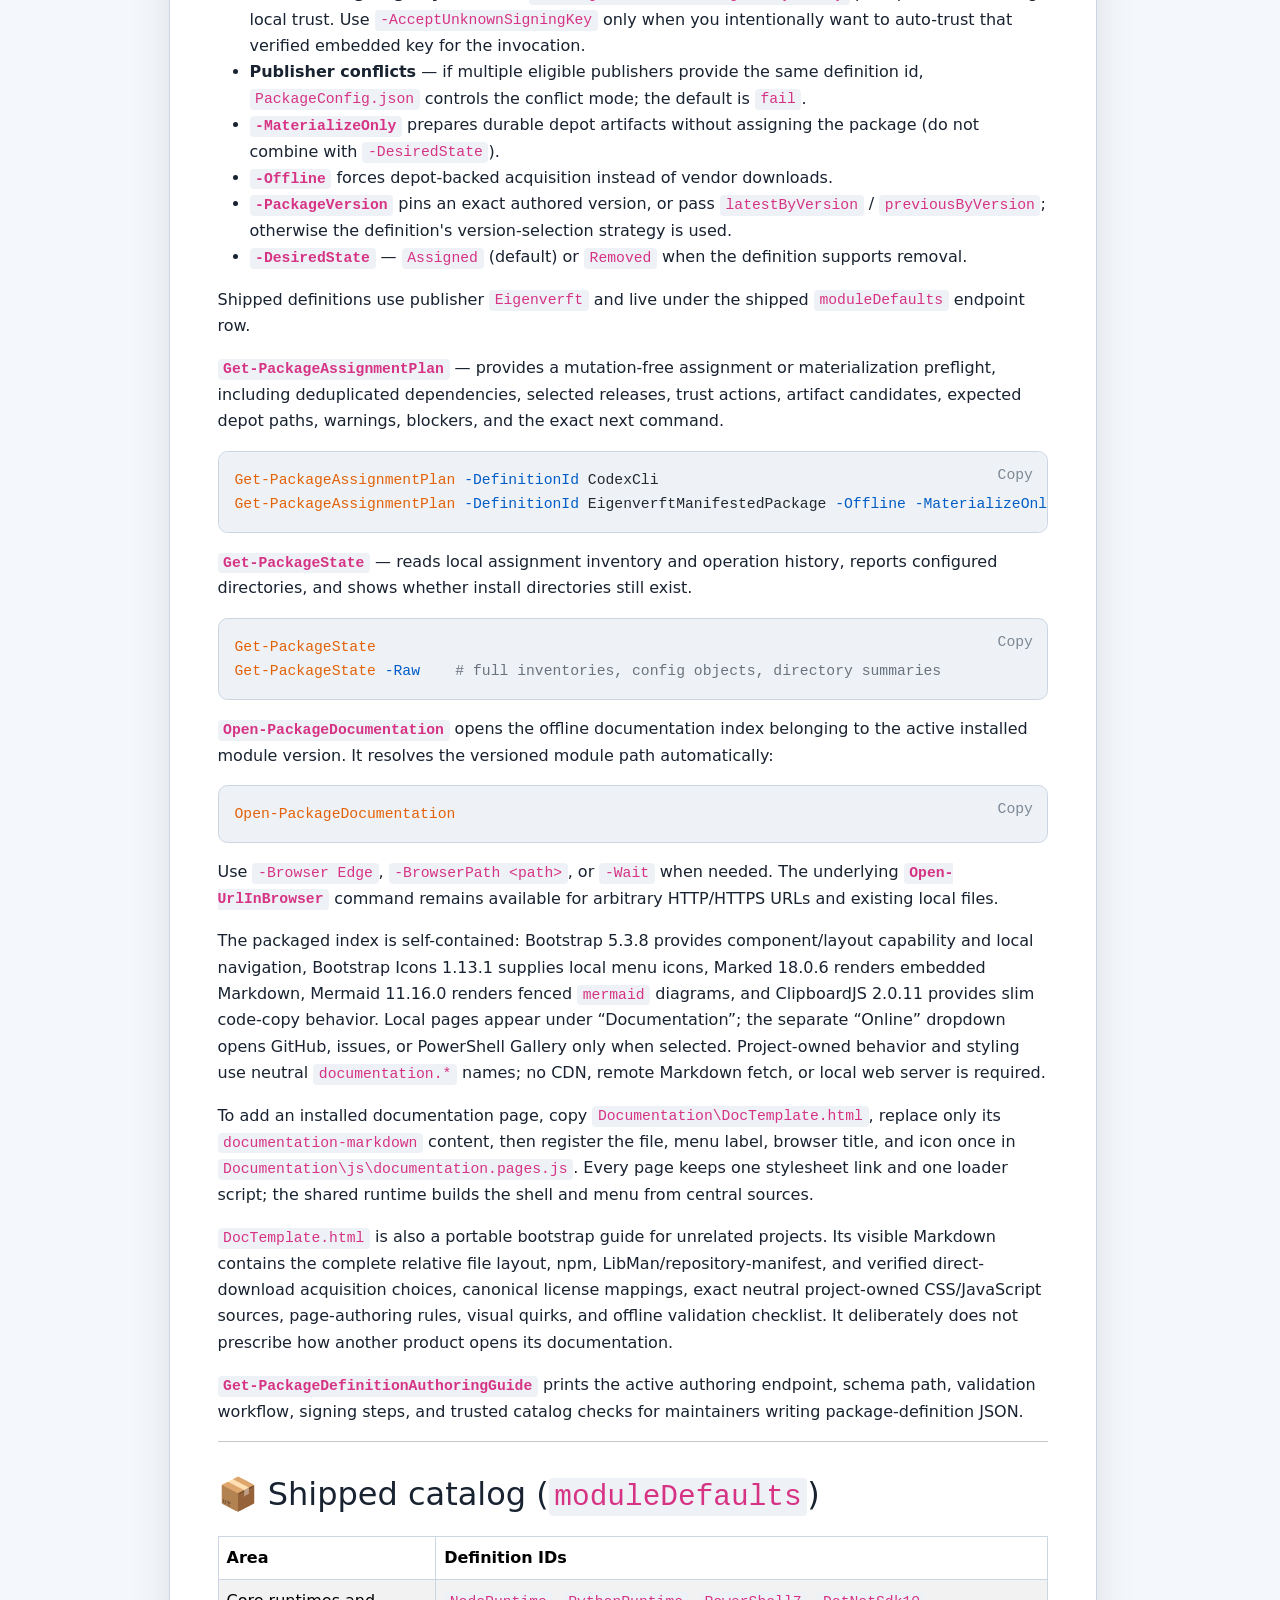
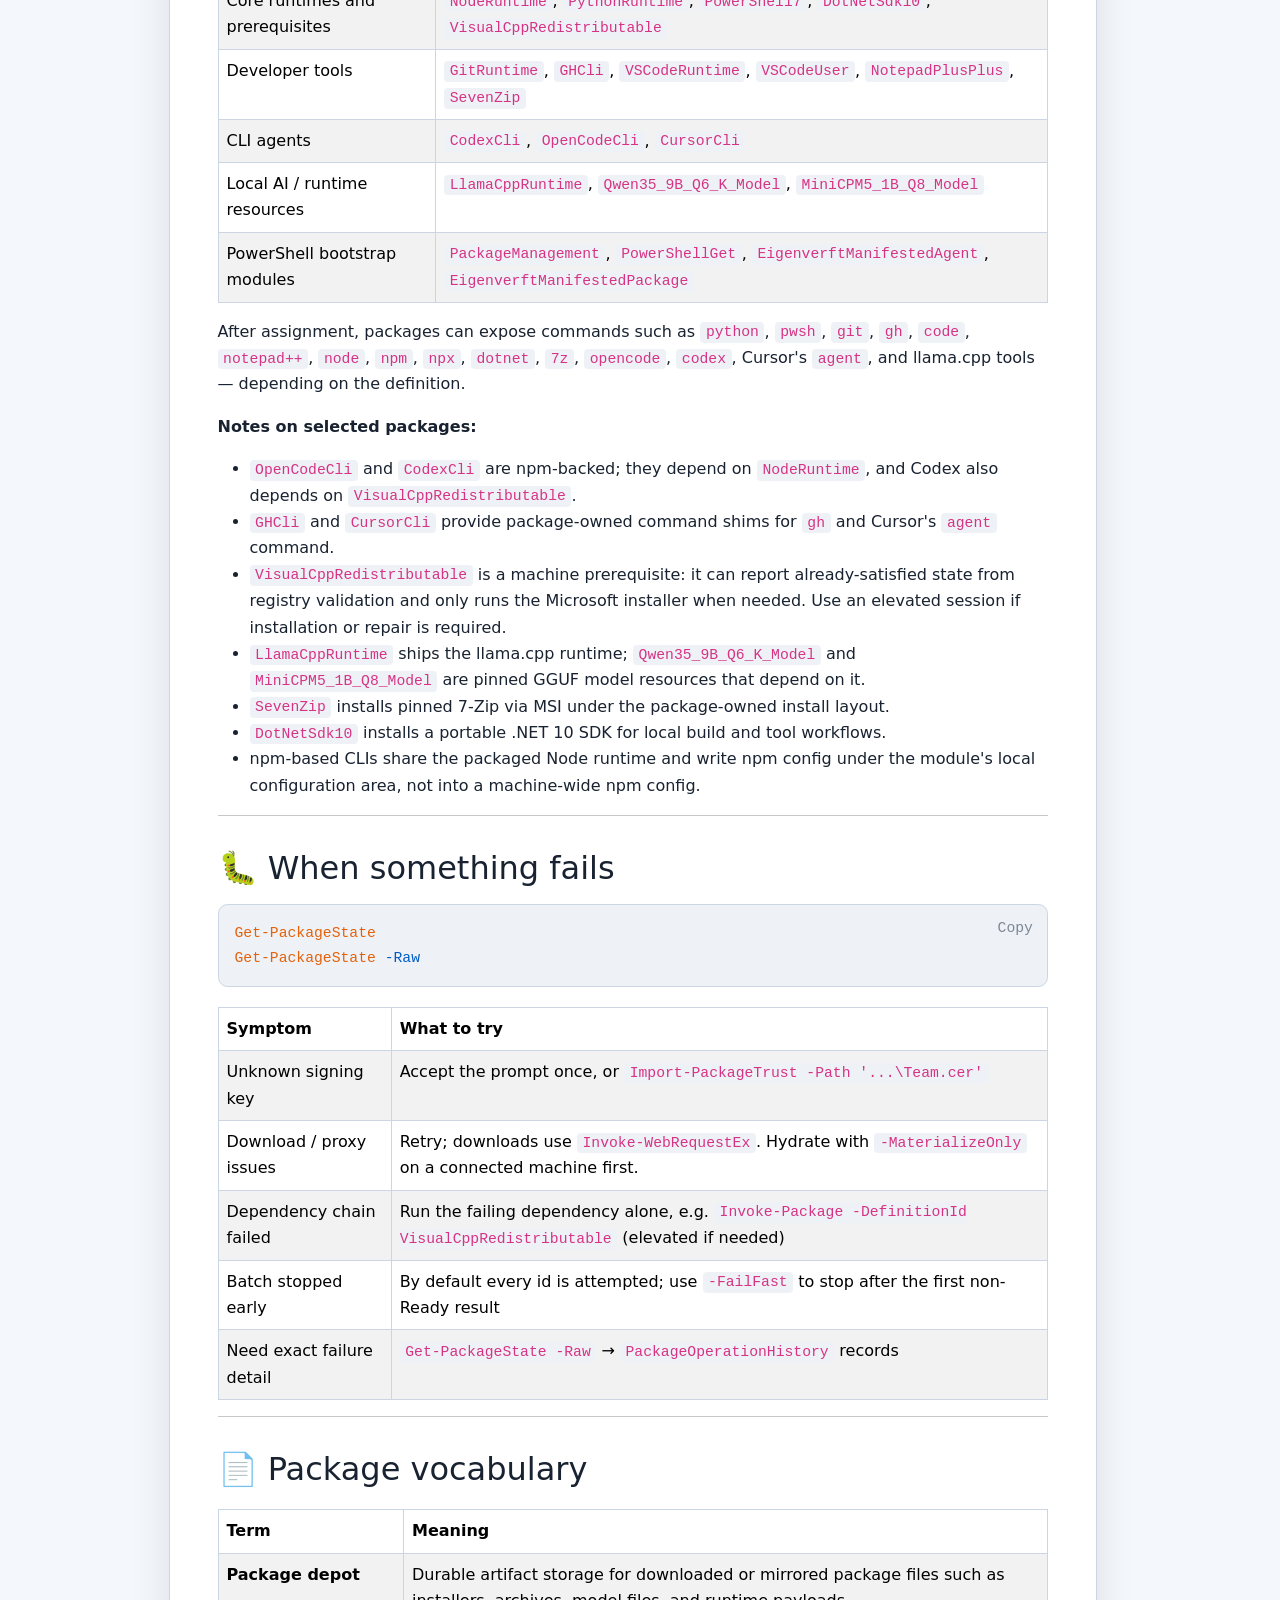
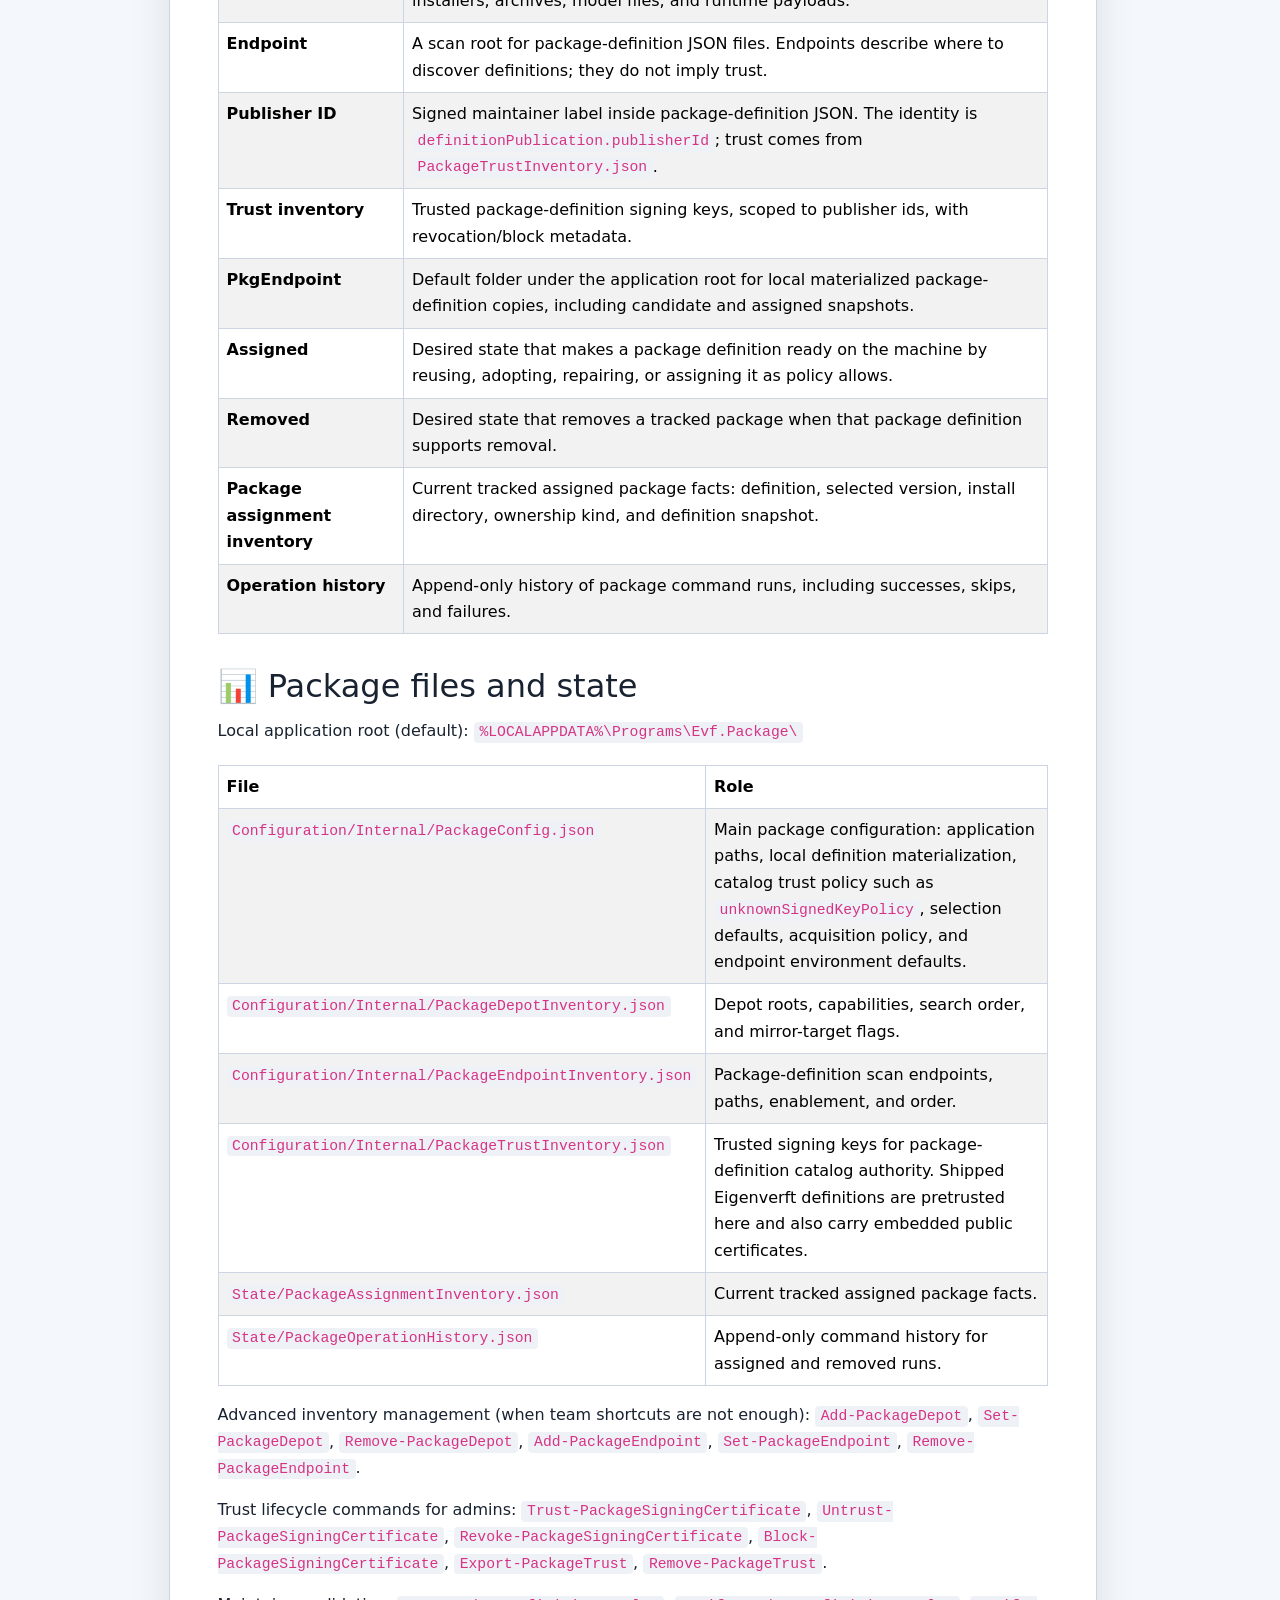
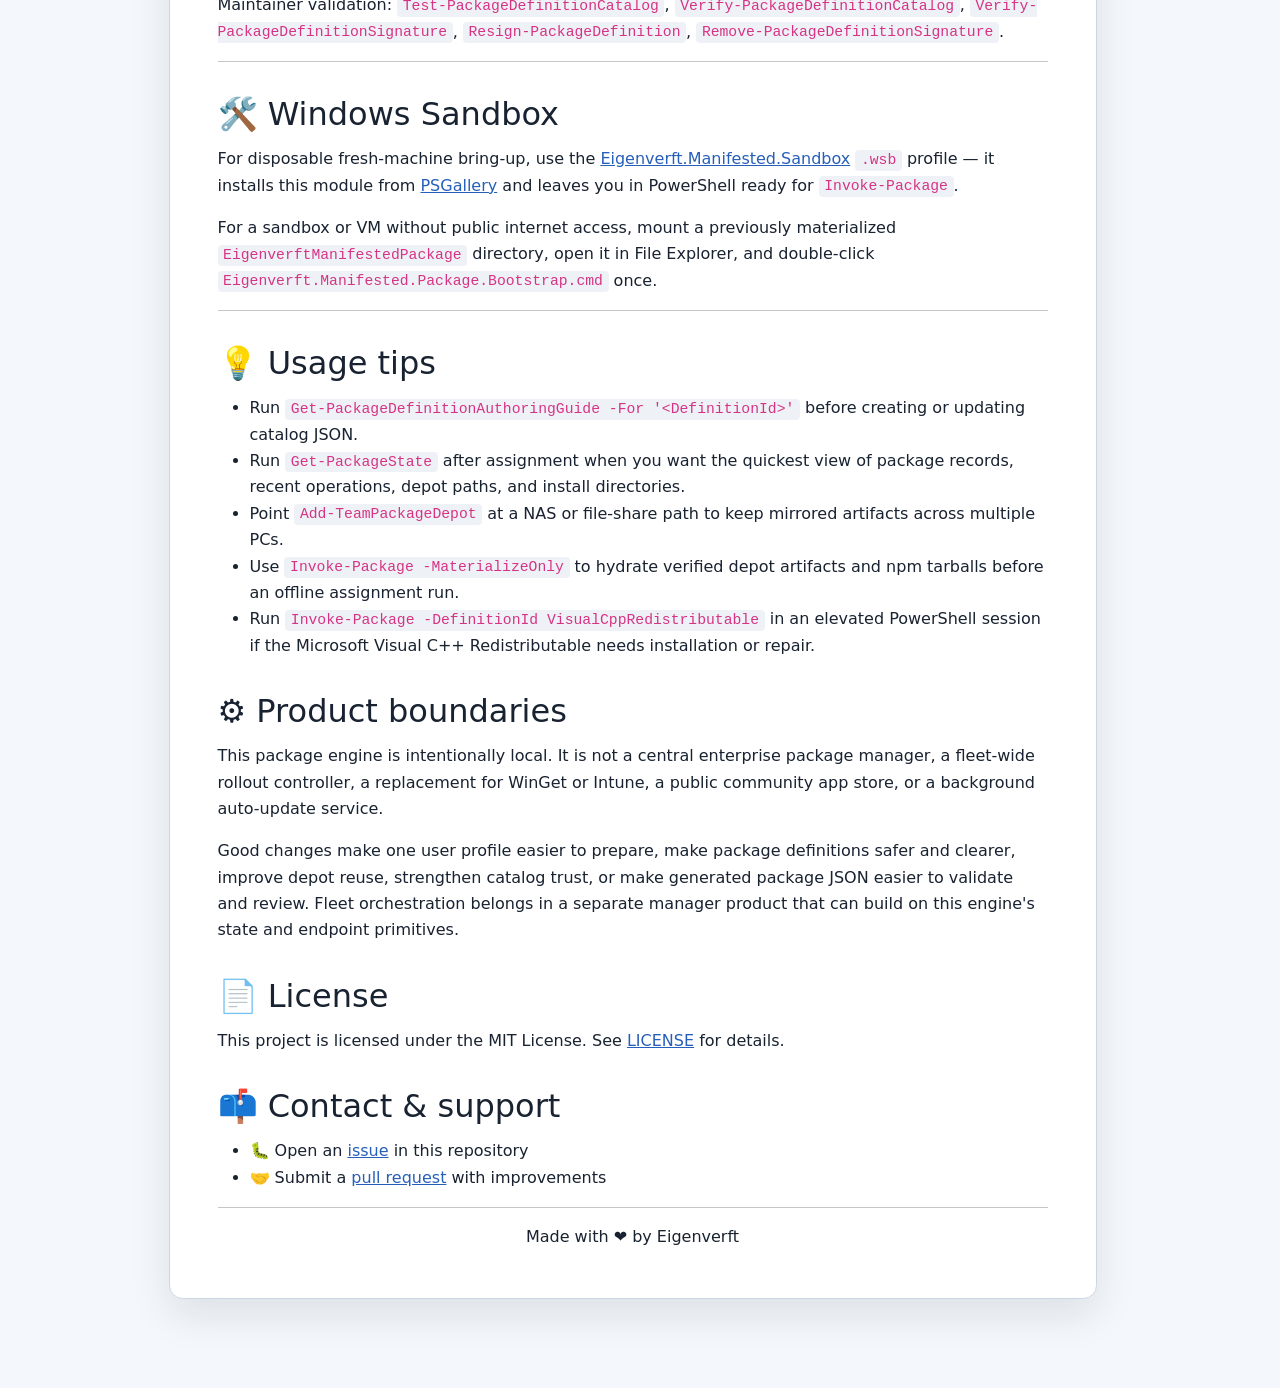
==== commit 4f0a3923: "[2026-07-20] Add definition depotNamespace and rename catalog fill command Introduce optional defini" ====
--- a/src/prj/Eigenverft.Manifested.Package/Documentation/index.html
+++ b/src/prj/Eigenverft.Manifested.Package/Documentation/index.html
@@ -134,14 +134,14 @@
 Get-PackageAssignmentPlan -DefinitionId NodeRuntime
 Invoke-Package -DefinitionId LlamaCppRuntime,MiniCPM5_1B_Q8_Model -MaterializeOnly
 Get-PackageAssignmentPlan -DefinitionId EigenverftManifestedPackage -Offline -MaterializeOnly
-Sync-PackageDepot -AllTrusted -WhatIf
+Invoke-PackageDepotMaterialize -AllTrusted -WhatIf
 Invoke-Package -DefinitionId NodeRuntime -Offline
 Invoke-Package -DefinitionId SevenZip -DesiredState Removed
 ```
 
 `Get-PackageAssignmentPlan` previews the same dependency, version, target, trust, artifact, depot, and existing-install decisions used by assignment without downloading or changing machine state. Online source reachability is reported as `NotTested`; use `-VerifyDepotContent` to verify present depot files, while `-Offline` always verifies them. Add `-Raw` to suppress the compact tables and return only the structured plan. `NextCommand` contains the exact corresponding `Invoke-Package` command.
 
-`Sync-PackageDepot -AllTrusted` materializes every already signed-and-trusted definition available for the current platform, including its dependencies and complete artifact file set. It requires confirmation, never adds catalog trust, and never prunes depot files. Review with `-WhatIf` first: a trusted catalog can include multi-gigabyte runtimes or models. Use `-PublisherId`, `-Tag`, or `-ExcludeDefinitionId` to narrow the run.
+`Invoke-PackageDepotMaterialize -AllTrusted` materializes every already signed-and-trusted definition available for the current platform, including its dependencies and complete artifact file set. It requires confirmation, never adds catalog trust, and never prunes depot files. Review with `-WhatIf` first: a trusted catalog can include multi-gigabyte runtimes or models. Use `-PublisherId`, `-Tag`, or `-ExcludeDefinitionId` to narrow the run.
 
 ### 🤝 Team member — share or NAS
 
@@ -151,8 +151,8 @@
 Add-TeamPackageDepot -BasePath '\\team-share\PackageDepot'
 Add-TeamPackageEndpoint -BasePath '\\team-share\PackageEndpoint'
 
-Sync-PackageDepot -AllTrusted -WhatIf
-Sync-PackageDepot -AllTrusted
+Invoke-PackageDepotMaterialize -AllTrusted -WhatIf
+Invoke-PackageDepotMaterialize -AllTrusted
 Invoke-Package -DefinitionId 'MyTeamPackage'
 Get-PackageState
 ```
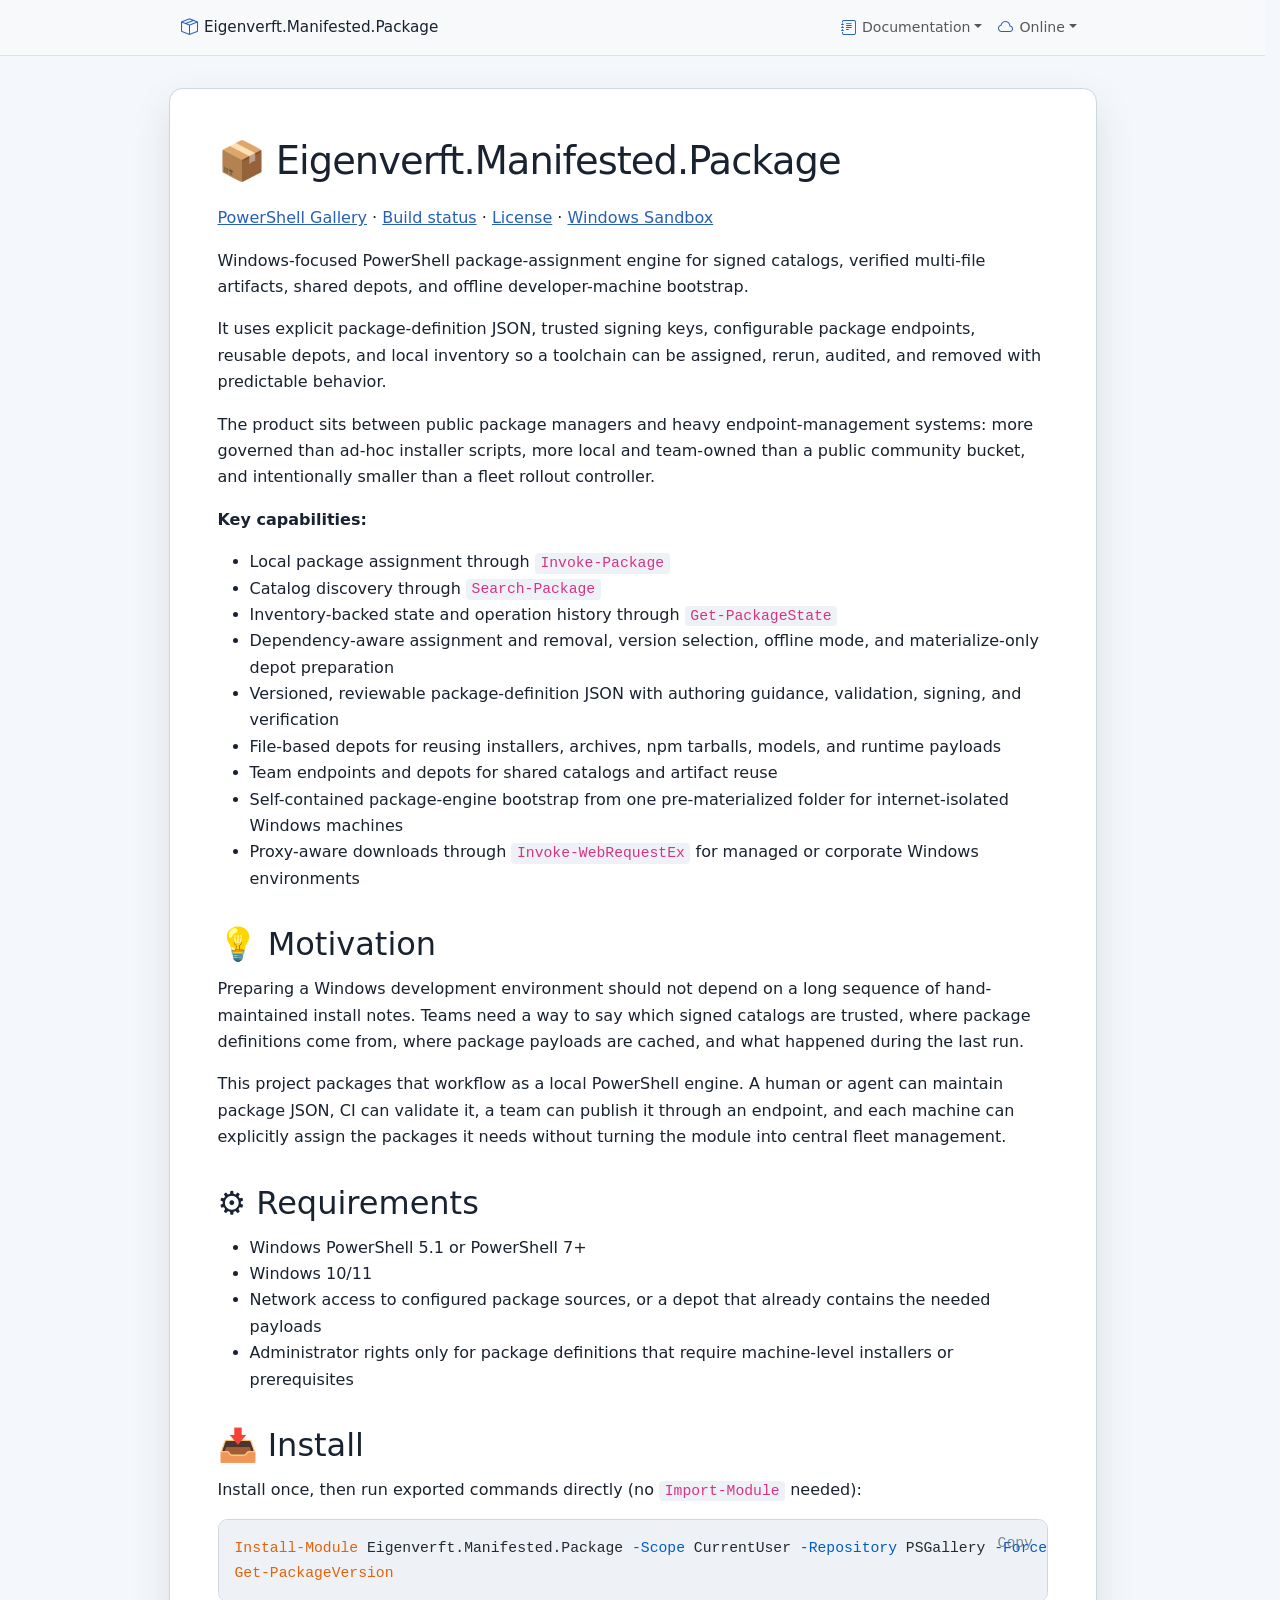
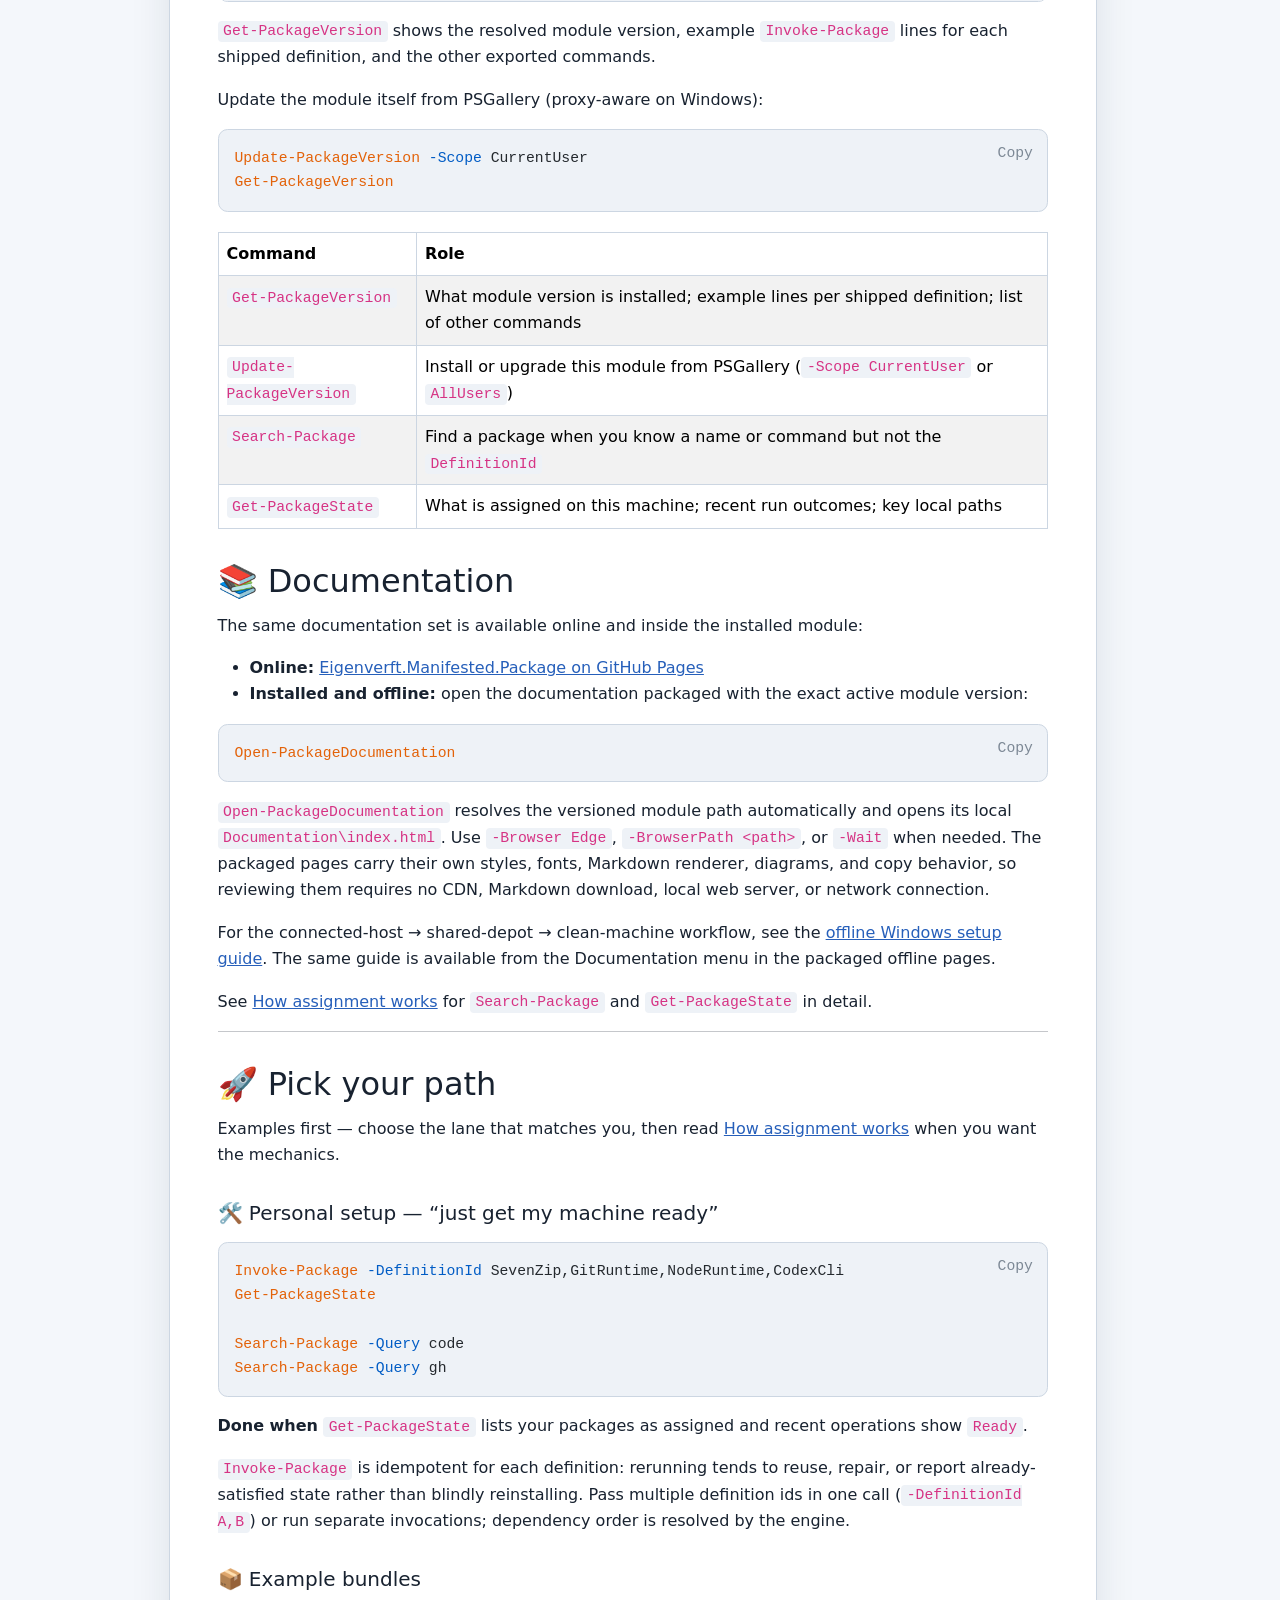
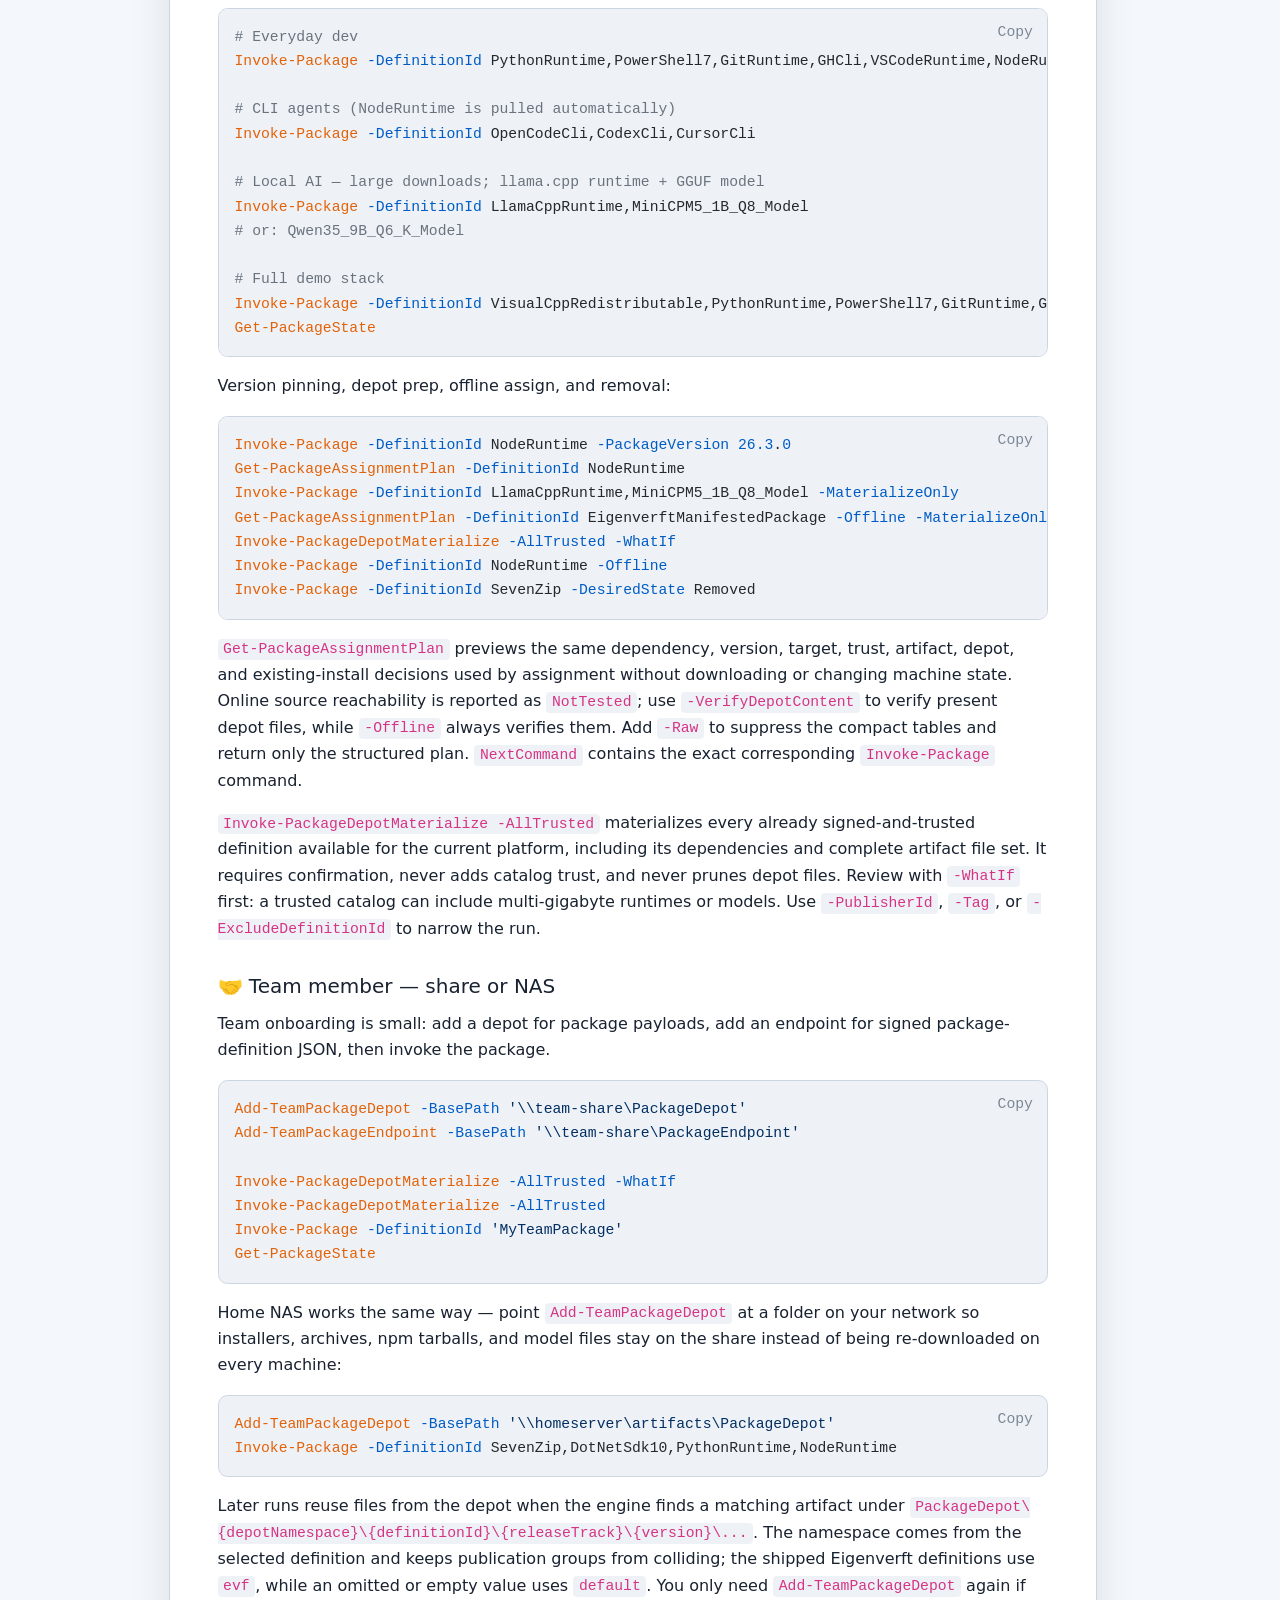
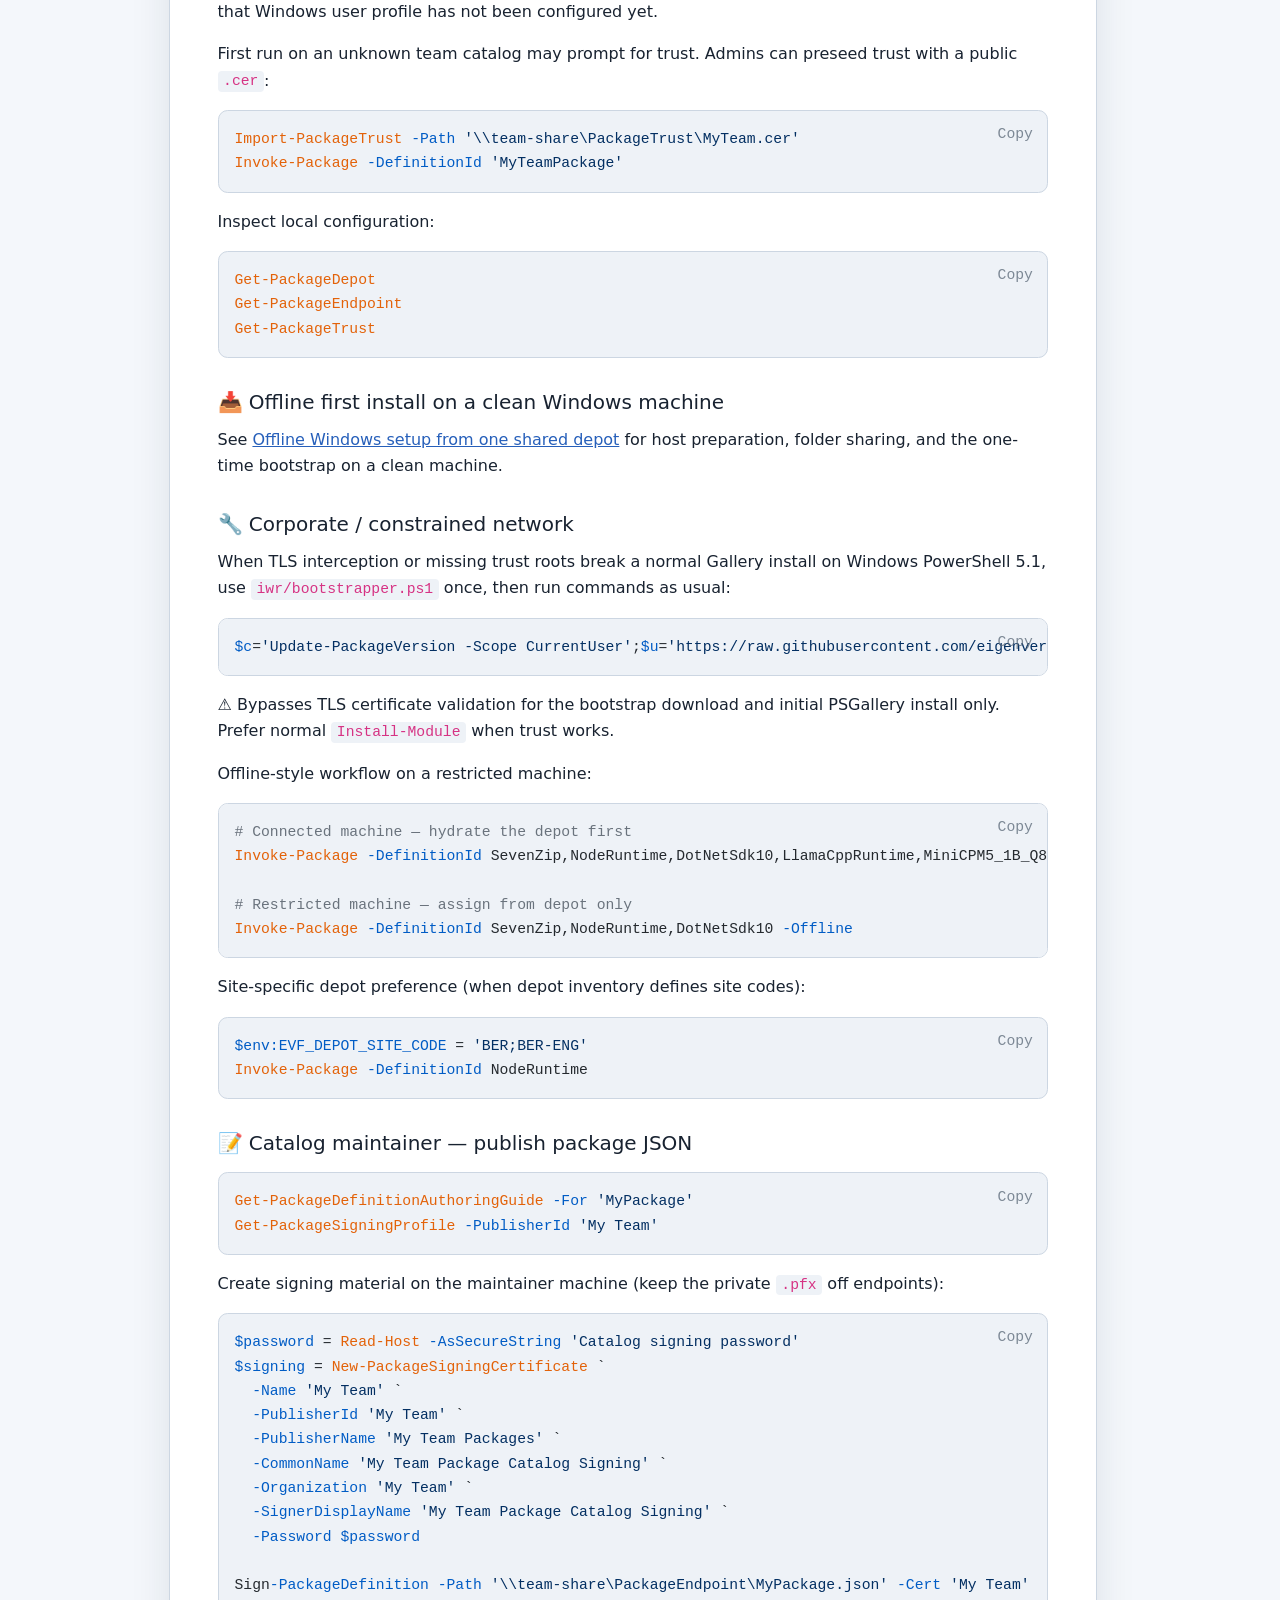
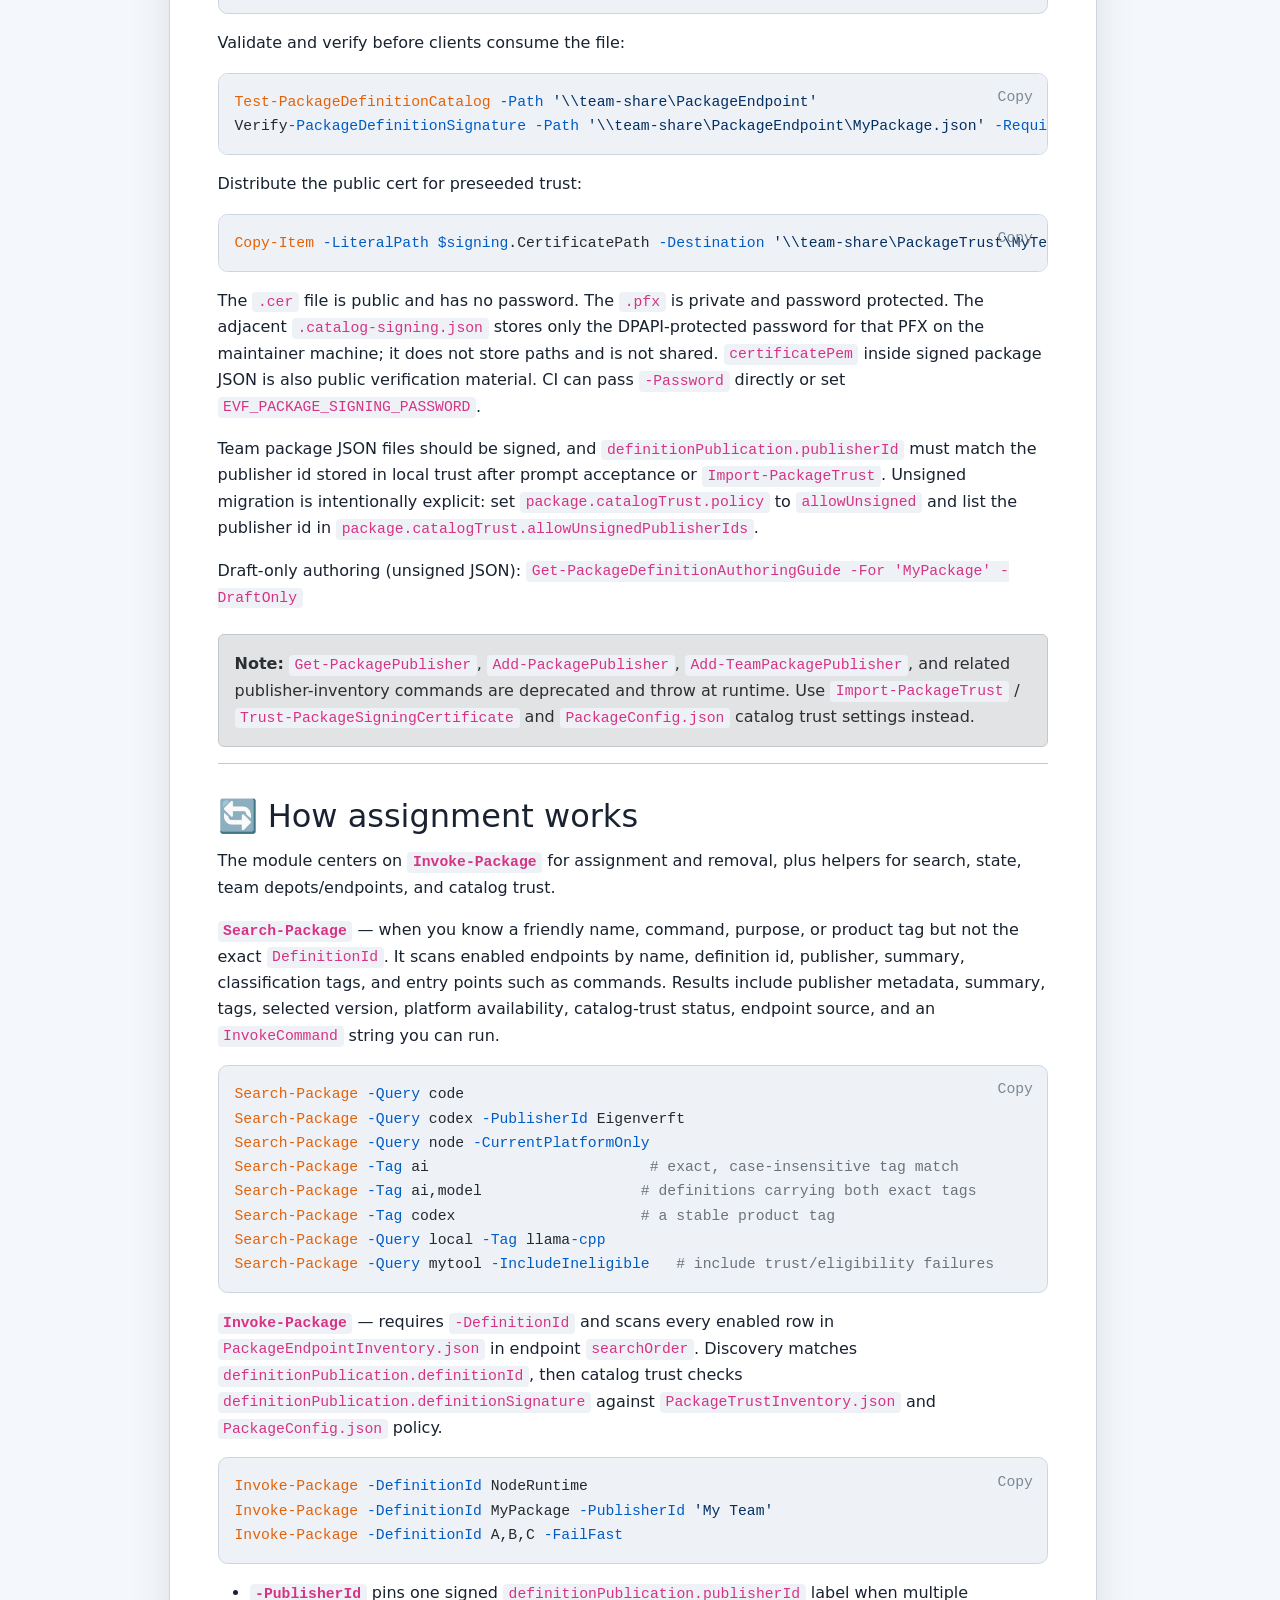
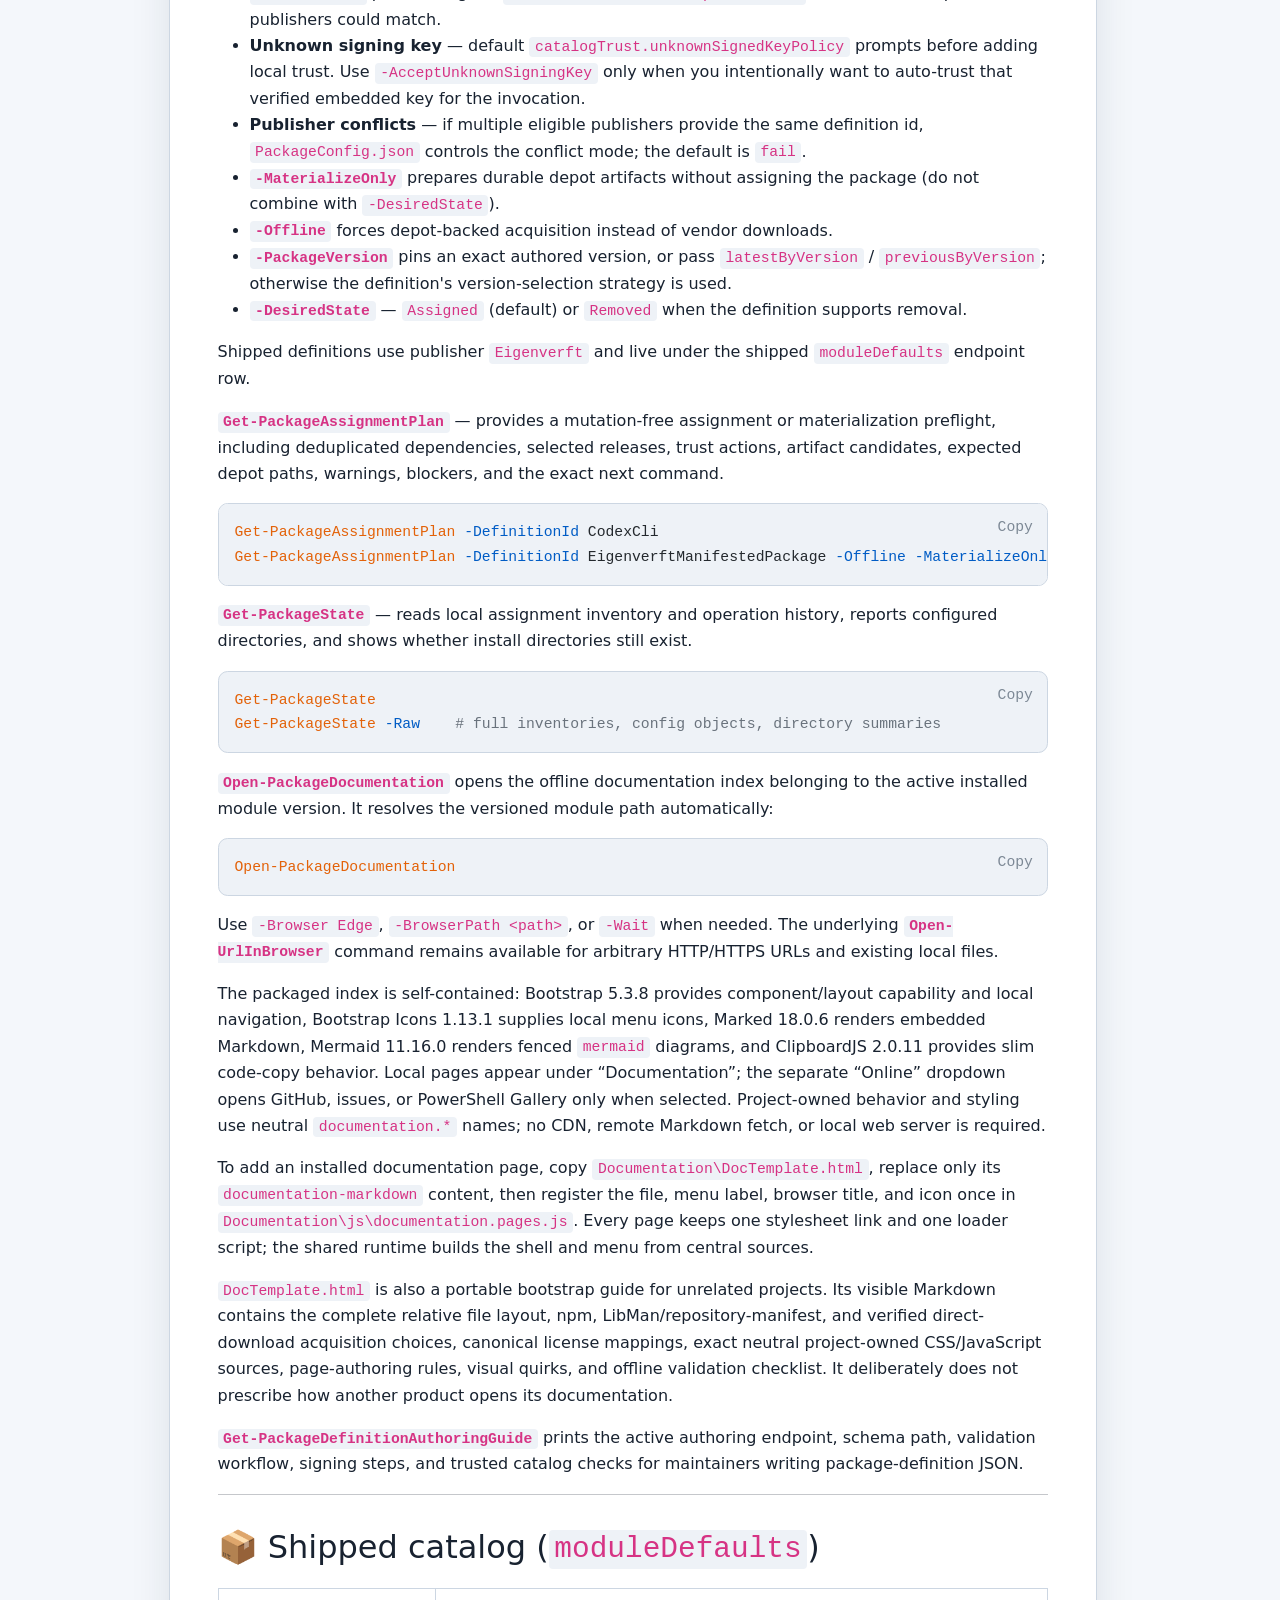
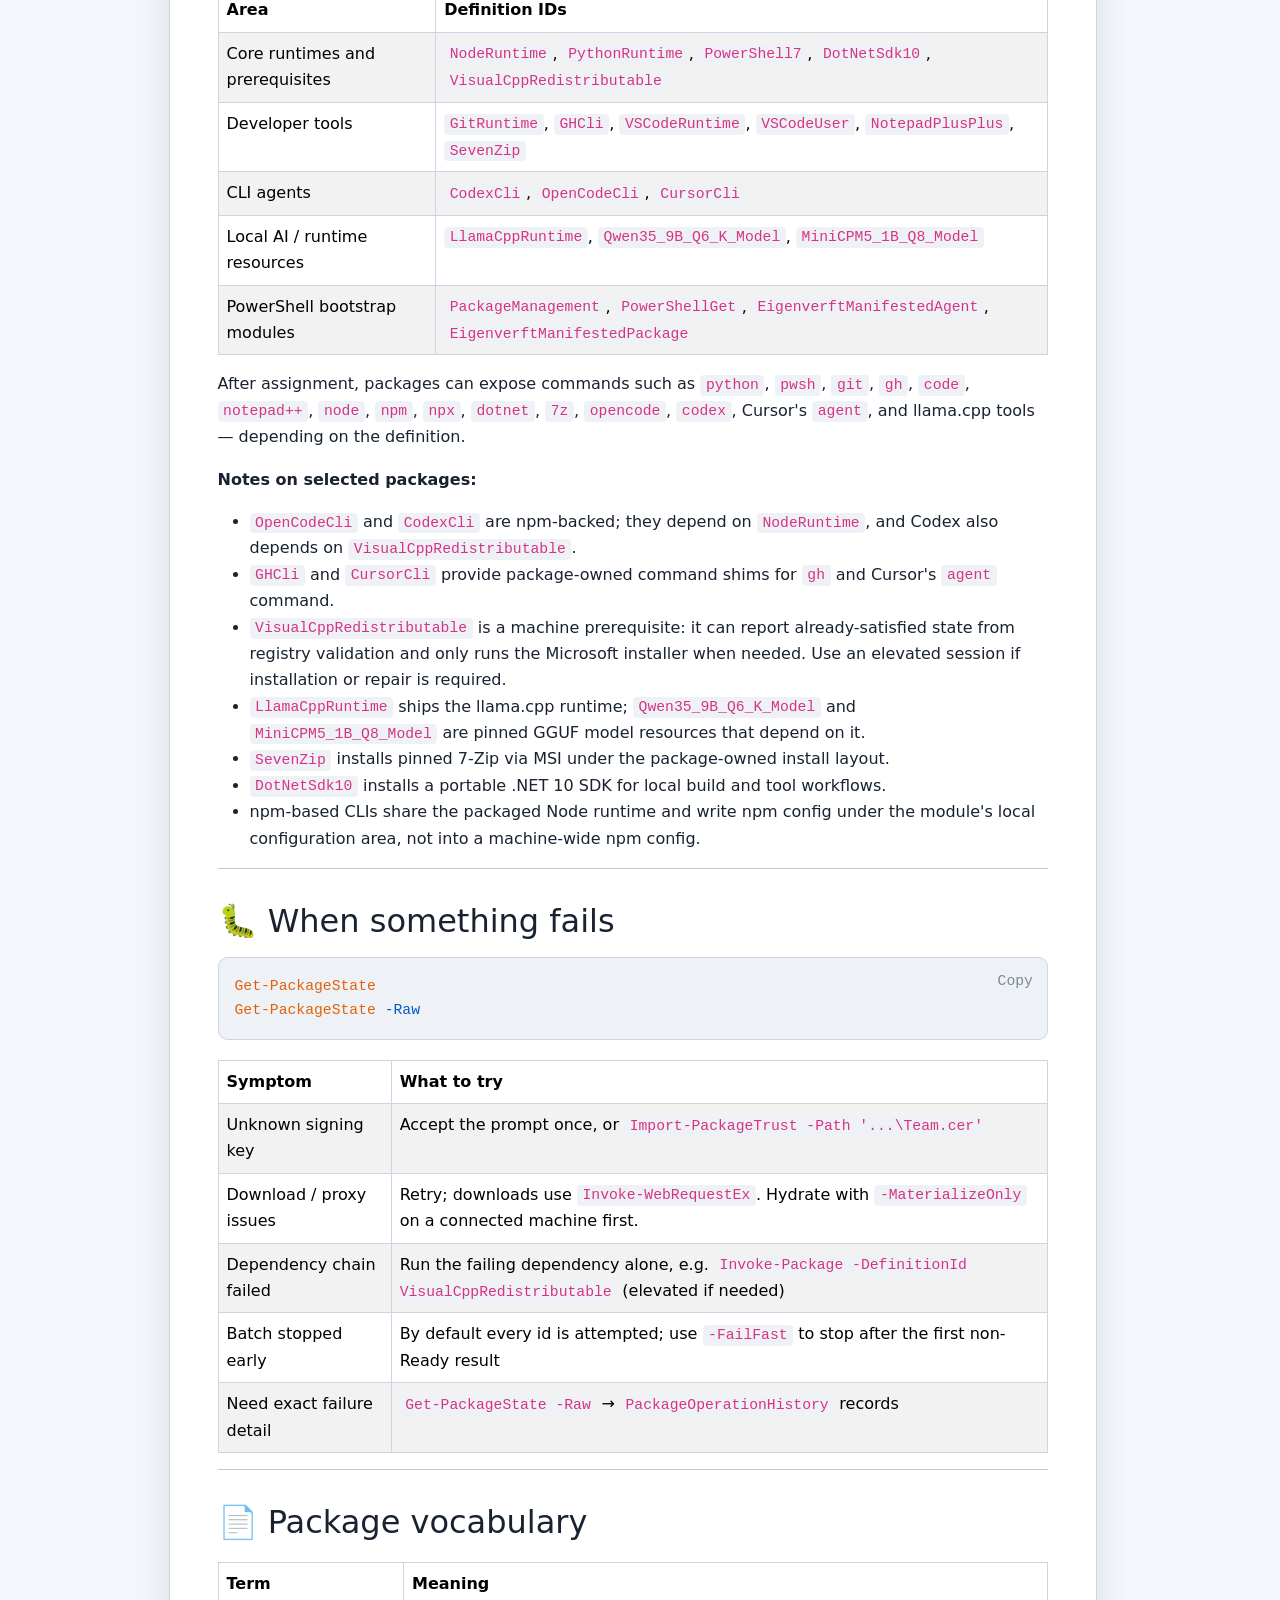
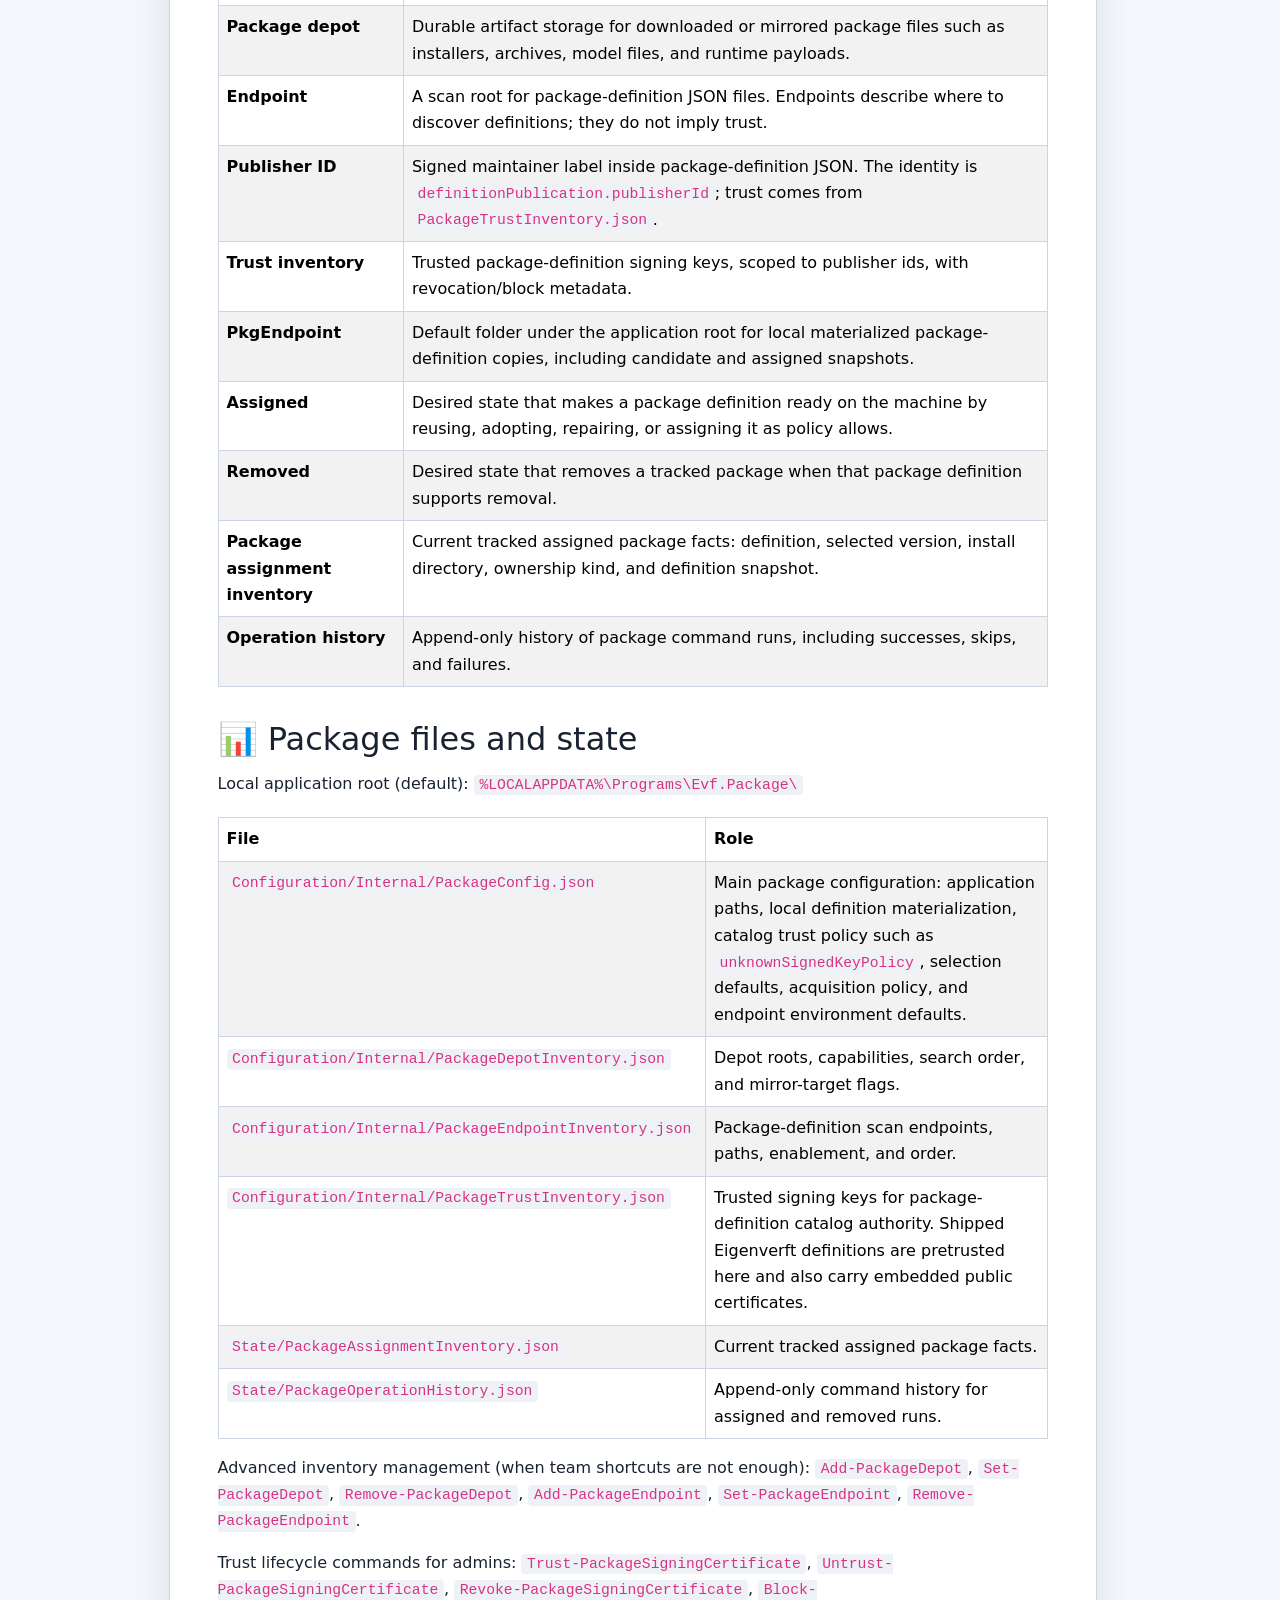
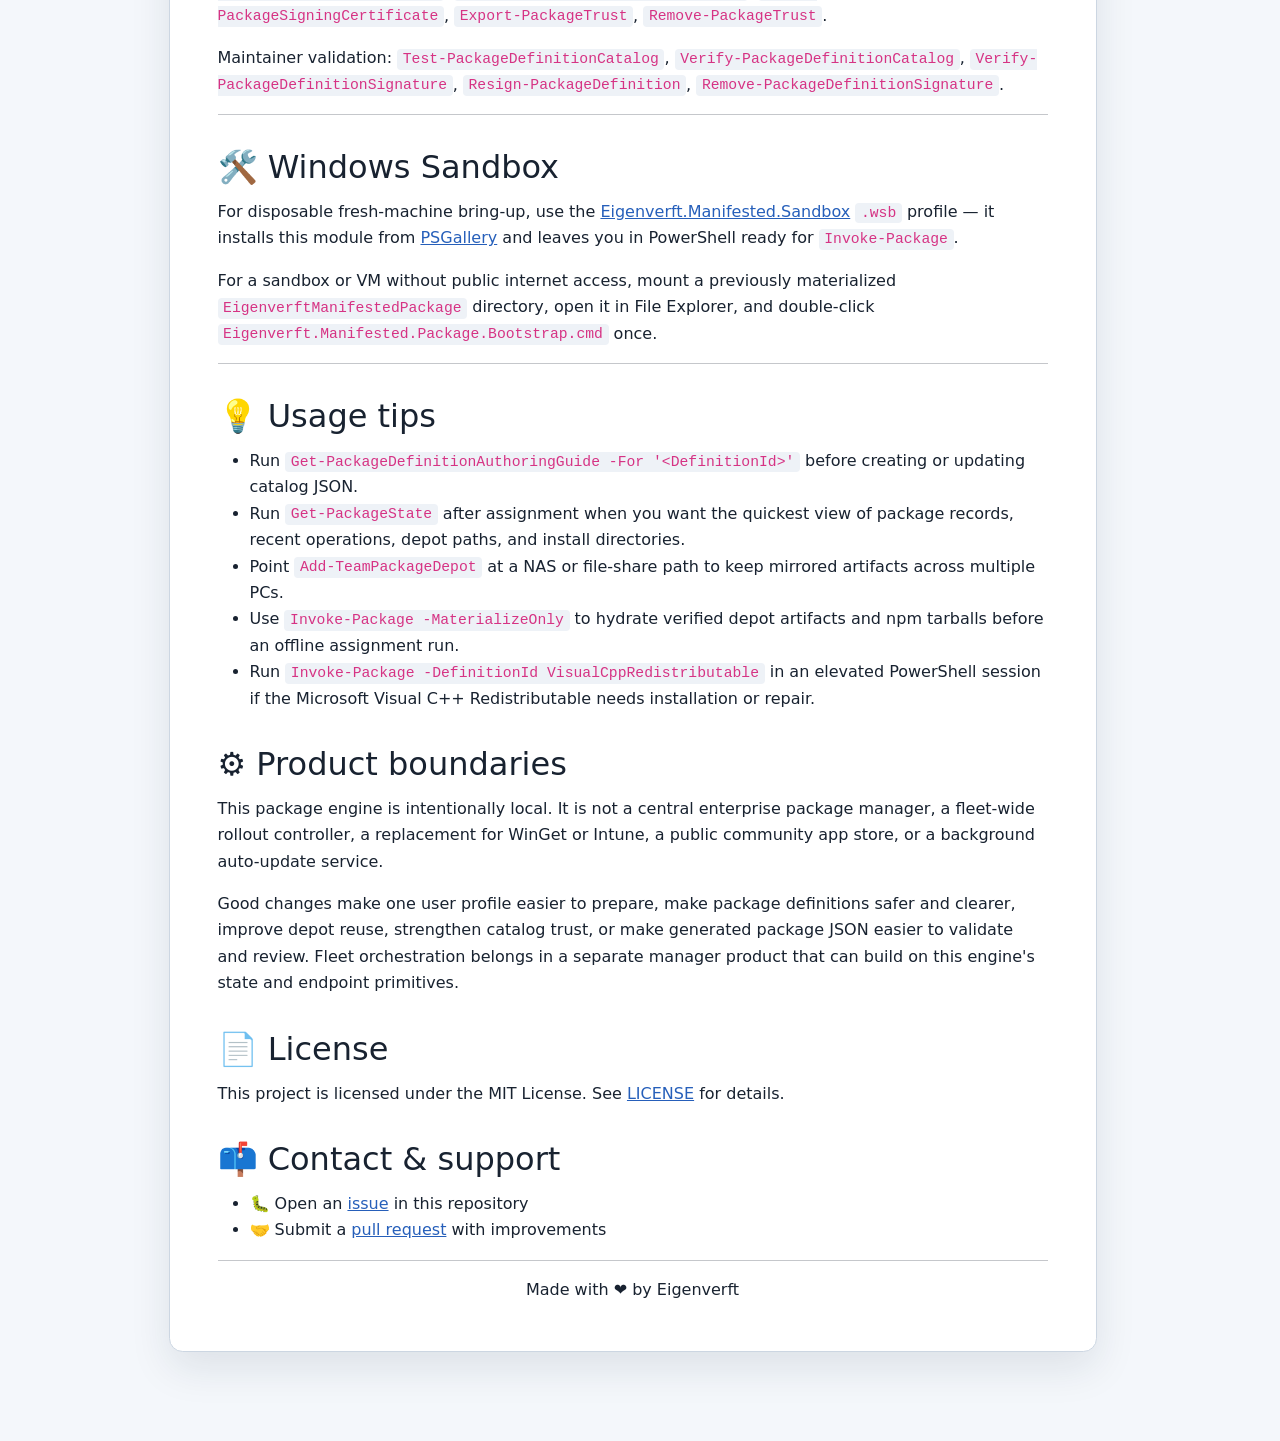
==== commit dcf206d1: "[2026-07-21] Finalize depot namespace integration Preserve definition-owned depot namespace isolatio" ====
--- a/src/prj/Eigenverft.Manifested.Package/Documentation/index.html
+++ b/src/prj/Eigenverft.Manifested.Package/Documentation/index.html
@@ -164,7 +164,7 @@
 Invoke-Package -DefinitionId SevenZip,DotNetSdk10,PythonRuntime,NodeRuntime
 ```
 
-Later runs reuse files from the depot when the engine finds a matching artifact under `PackageDepot\{definitionId}\{releaseTrack}\{version}\...`. You only need `Add-TeamPackageDepot` again if that Windows user profile has not been configured yet.
+Later runs reuse files from the depot when the engine finds a matching artifact under `PackageDepot\{depotNamespace}\{definitionId}\{releaseTrack}\{version}\...`. The namespace comes from the selected definition and keeps publication groups from colliding; the shipped Eigenverft definitions use `evf`, while an omitted or empty value uses `default`. You only need `Add-TeamPackageDepot` again if that Windows user profile has not been configured yet.
 
 First run on an unknown team catalog may prompt for trust. Admins can preseed trust with a public `.cer`:
 
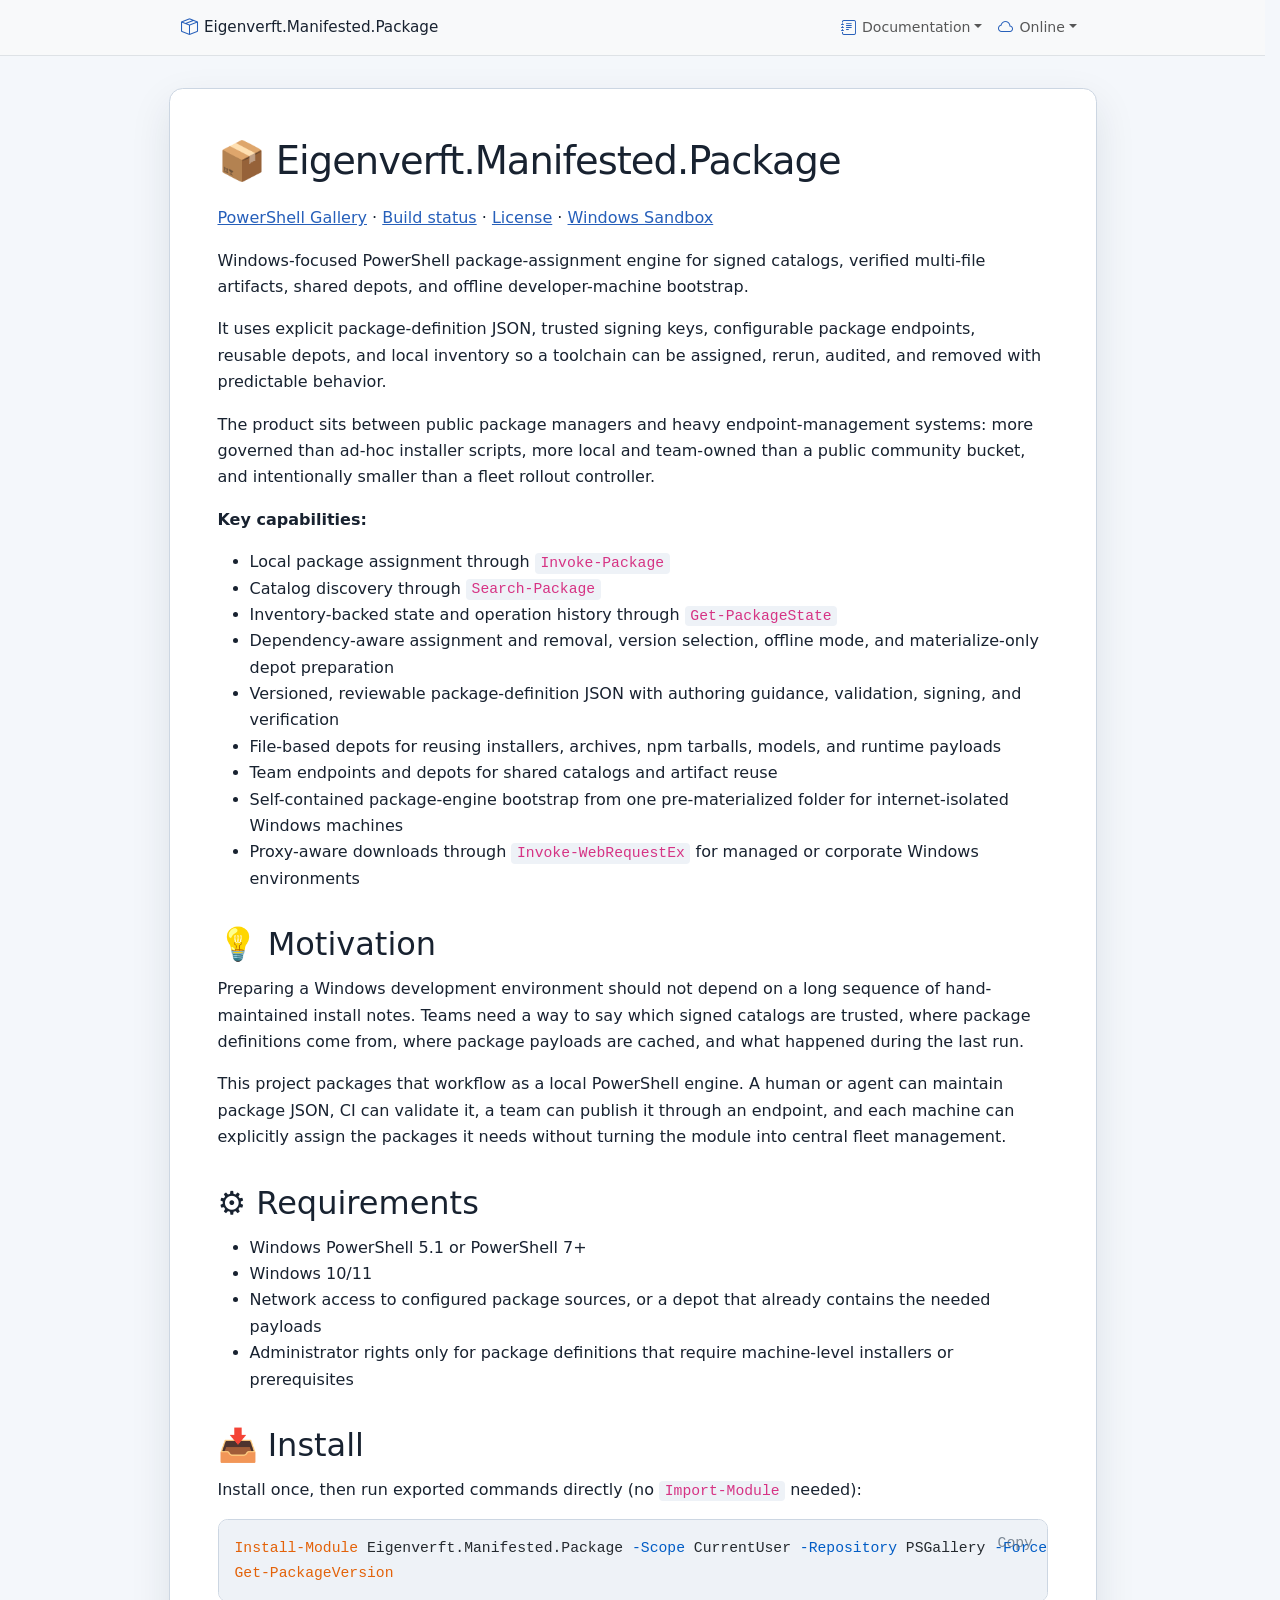
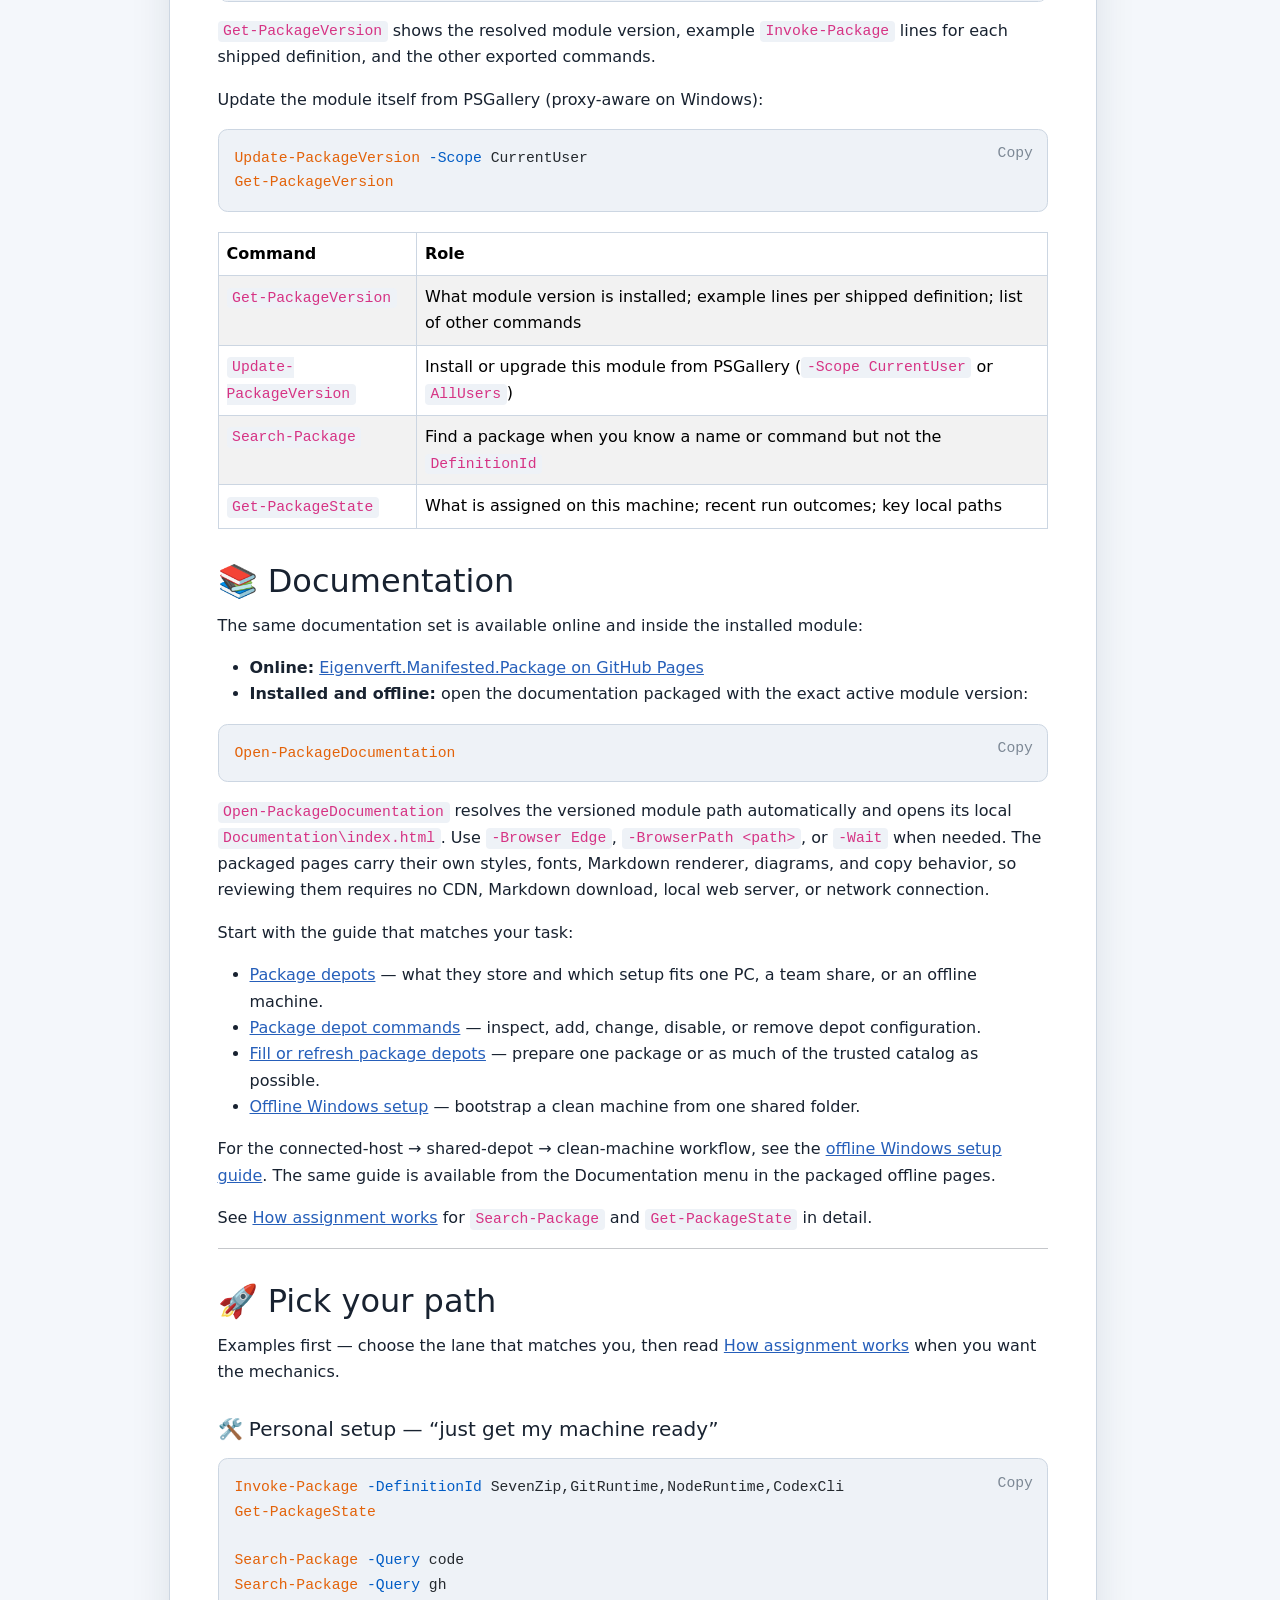
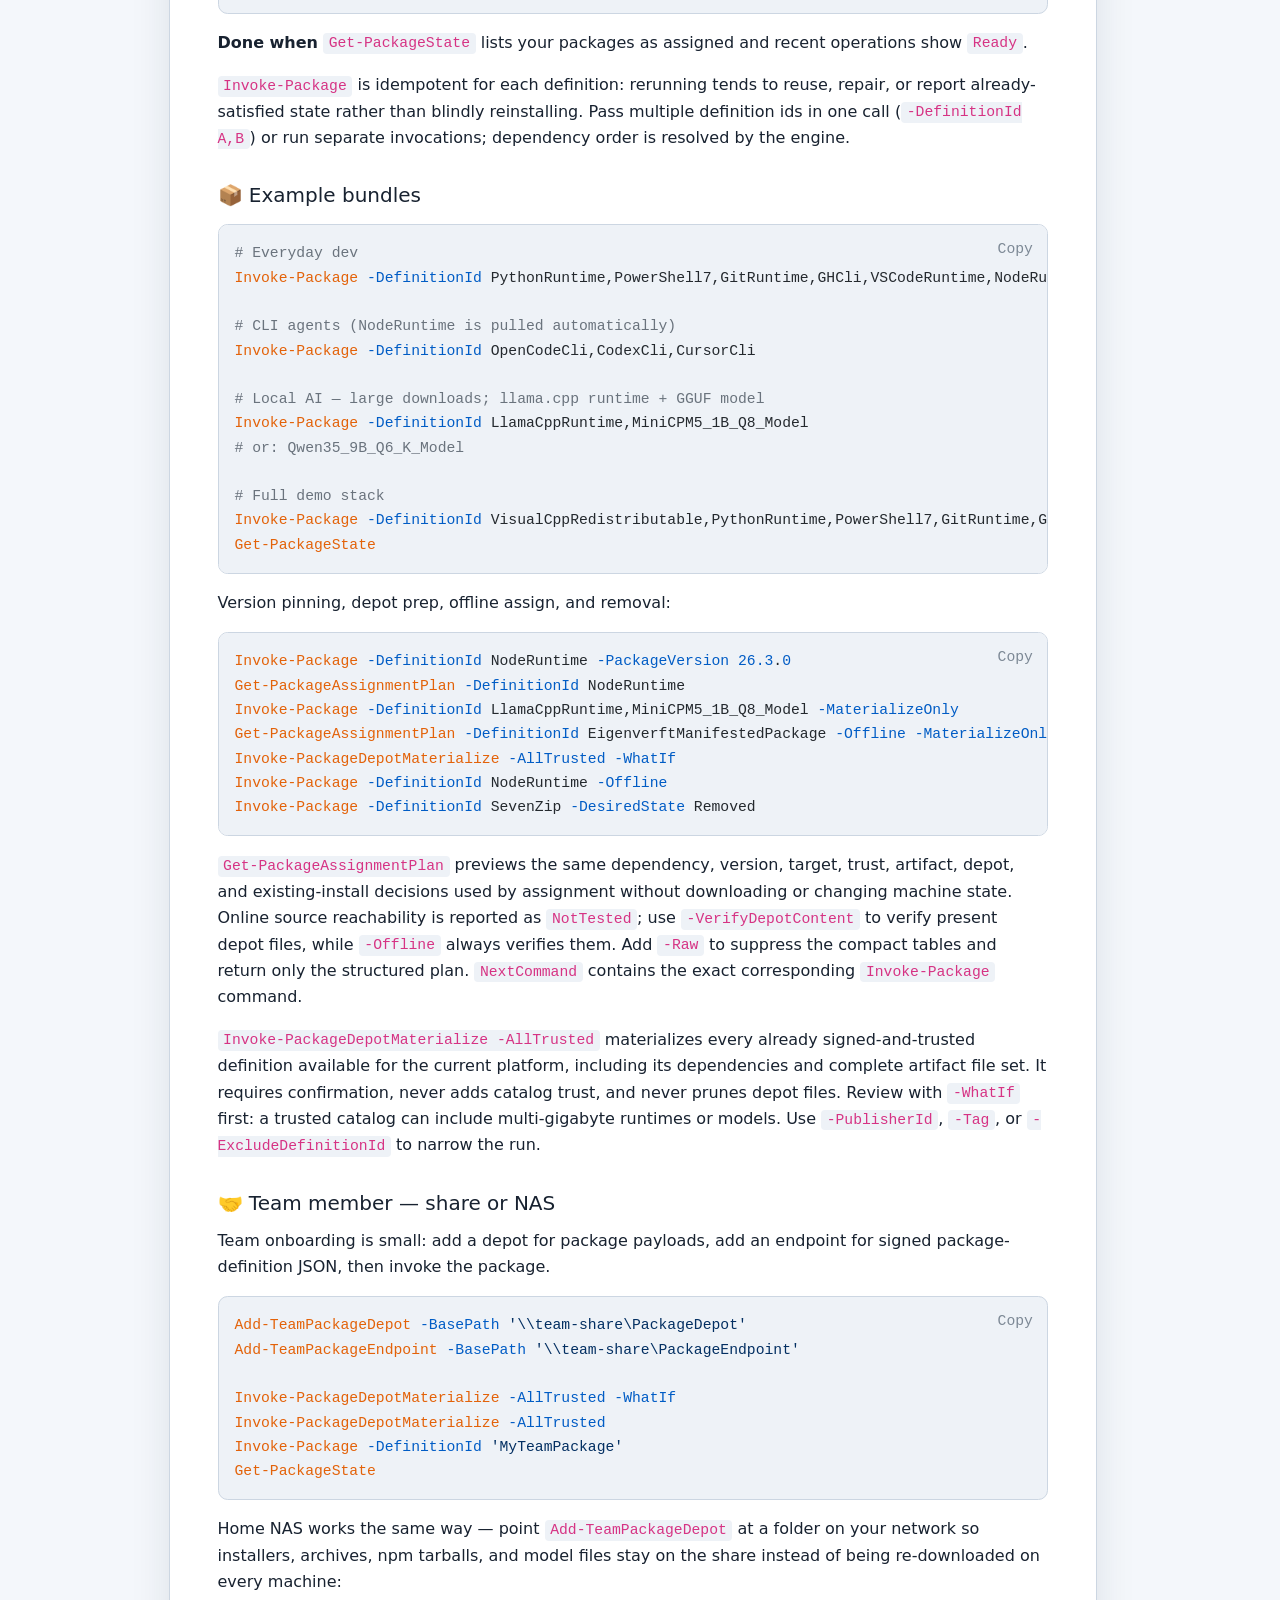
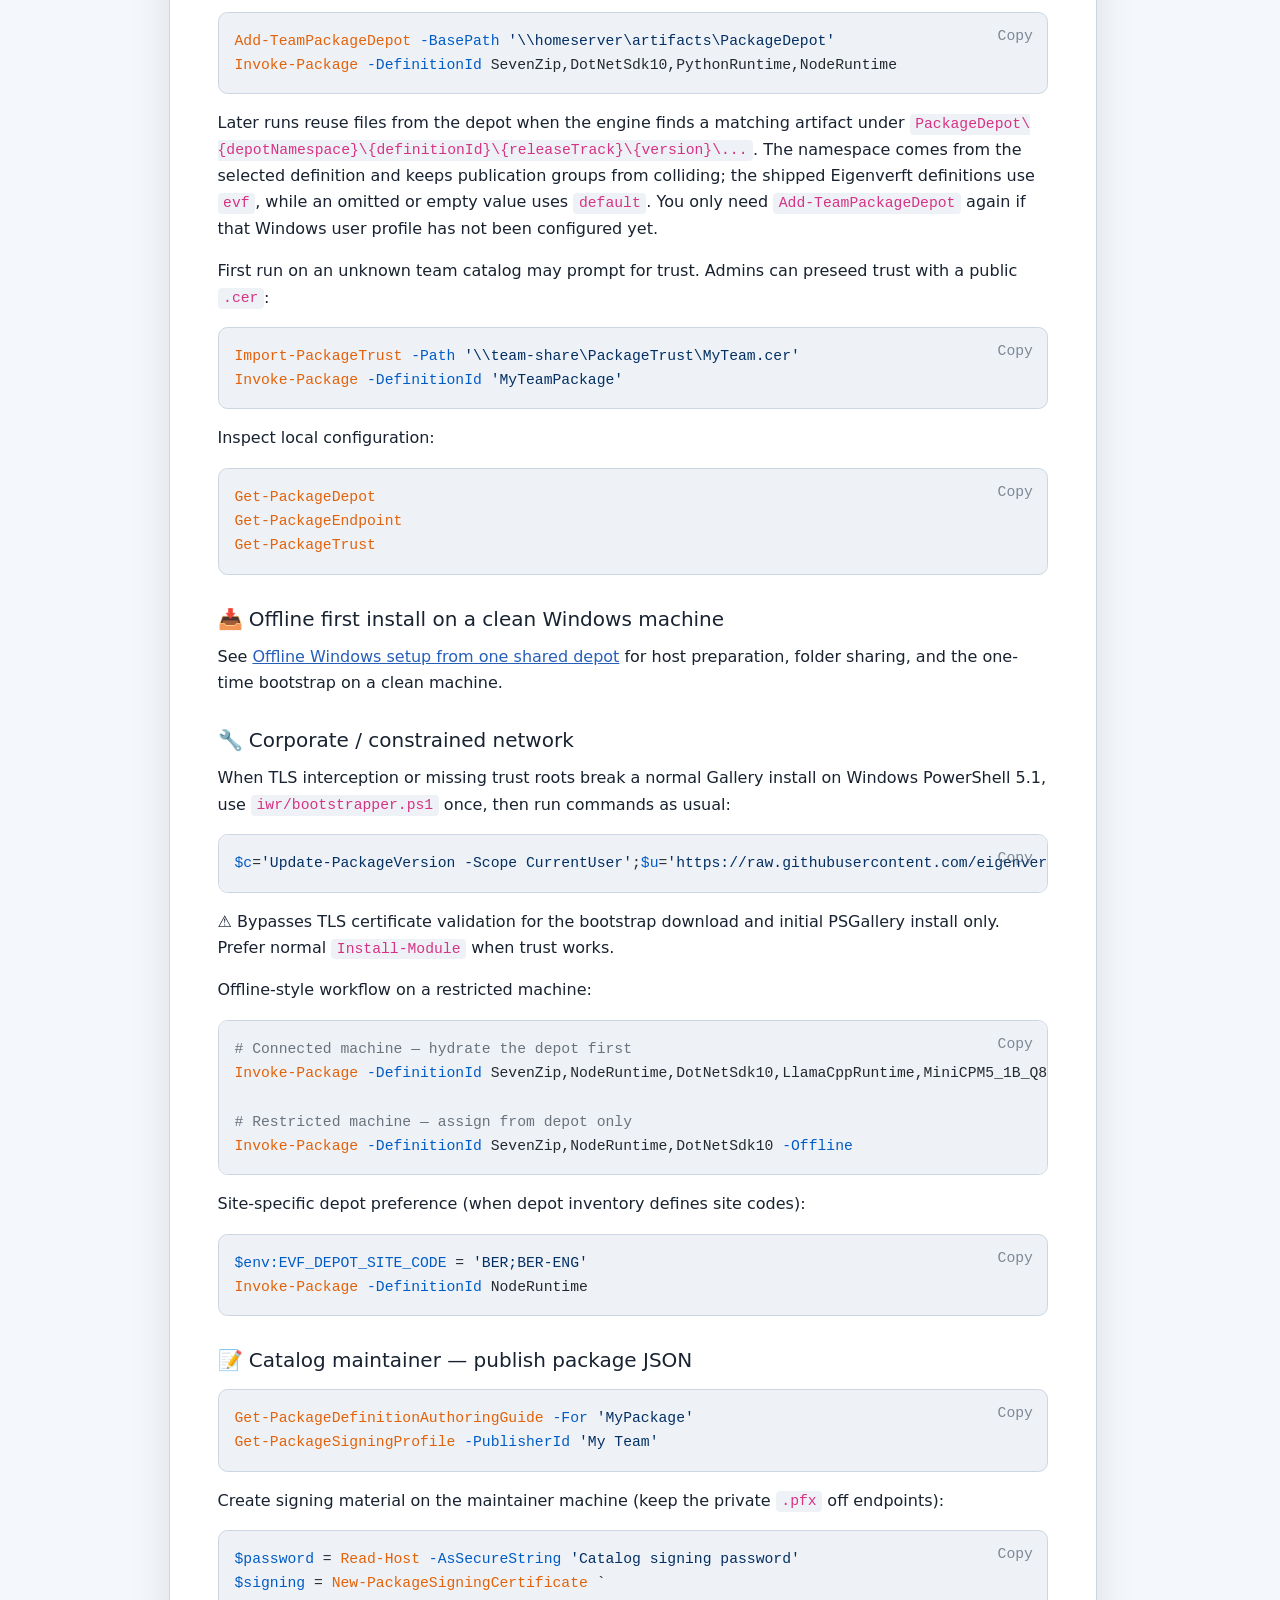
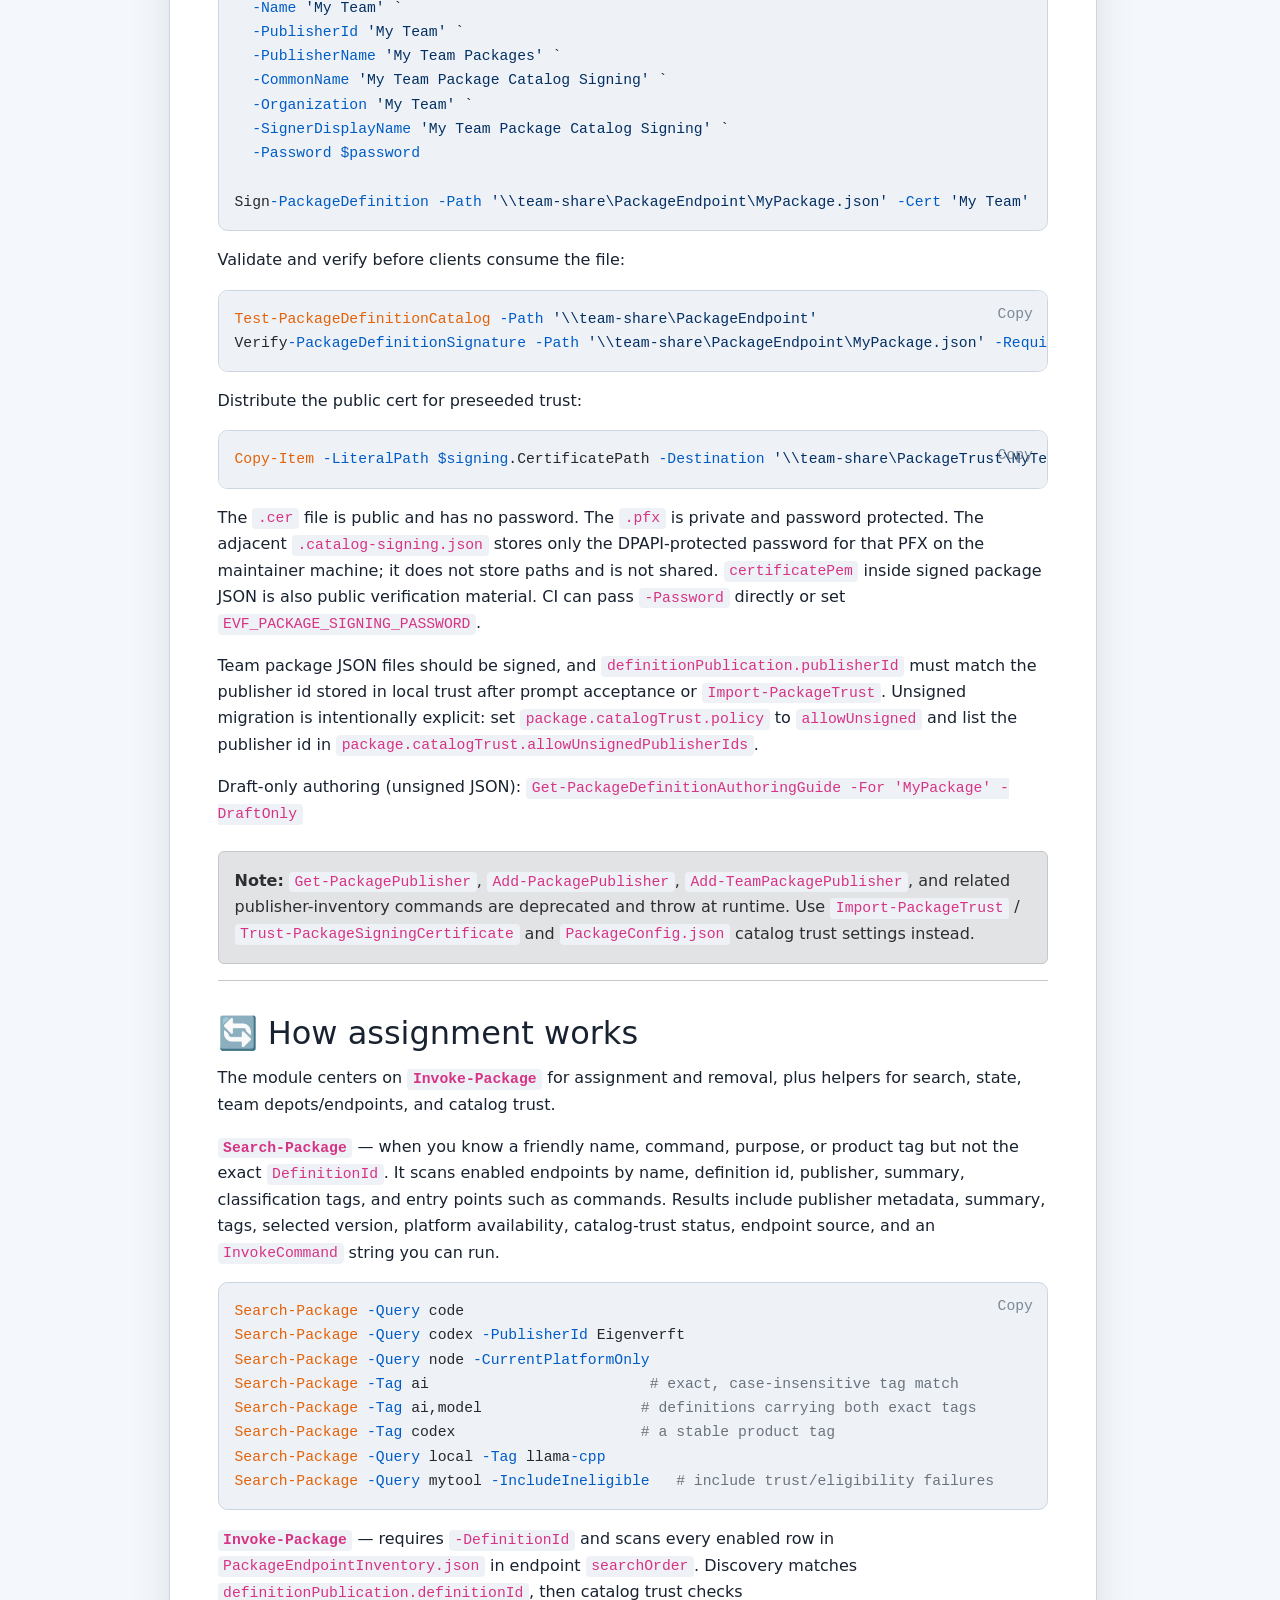
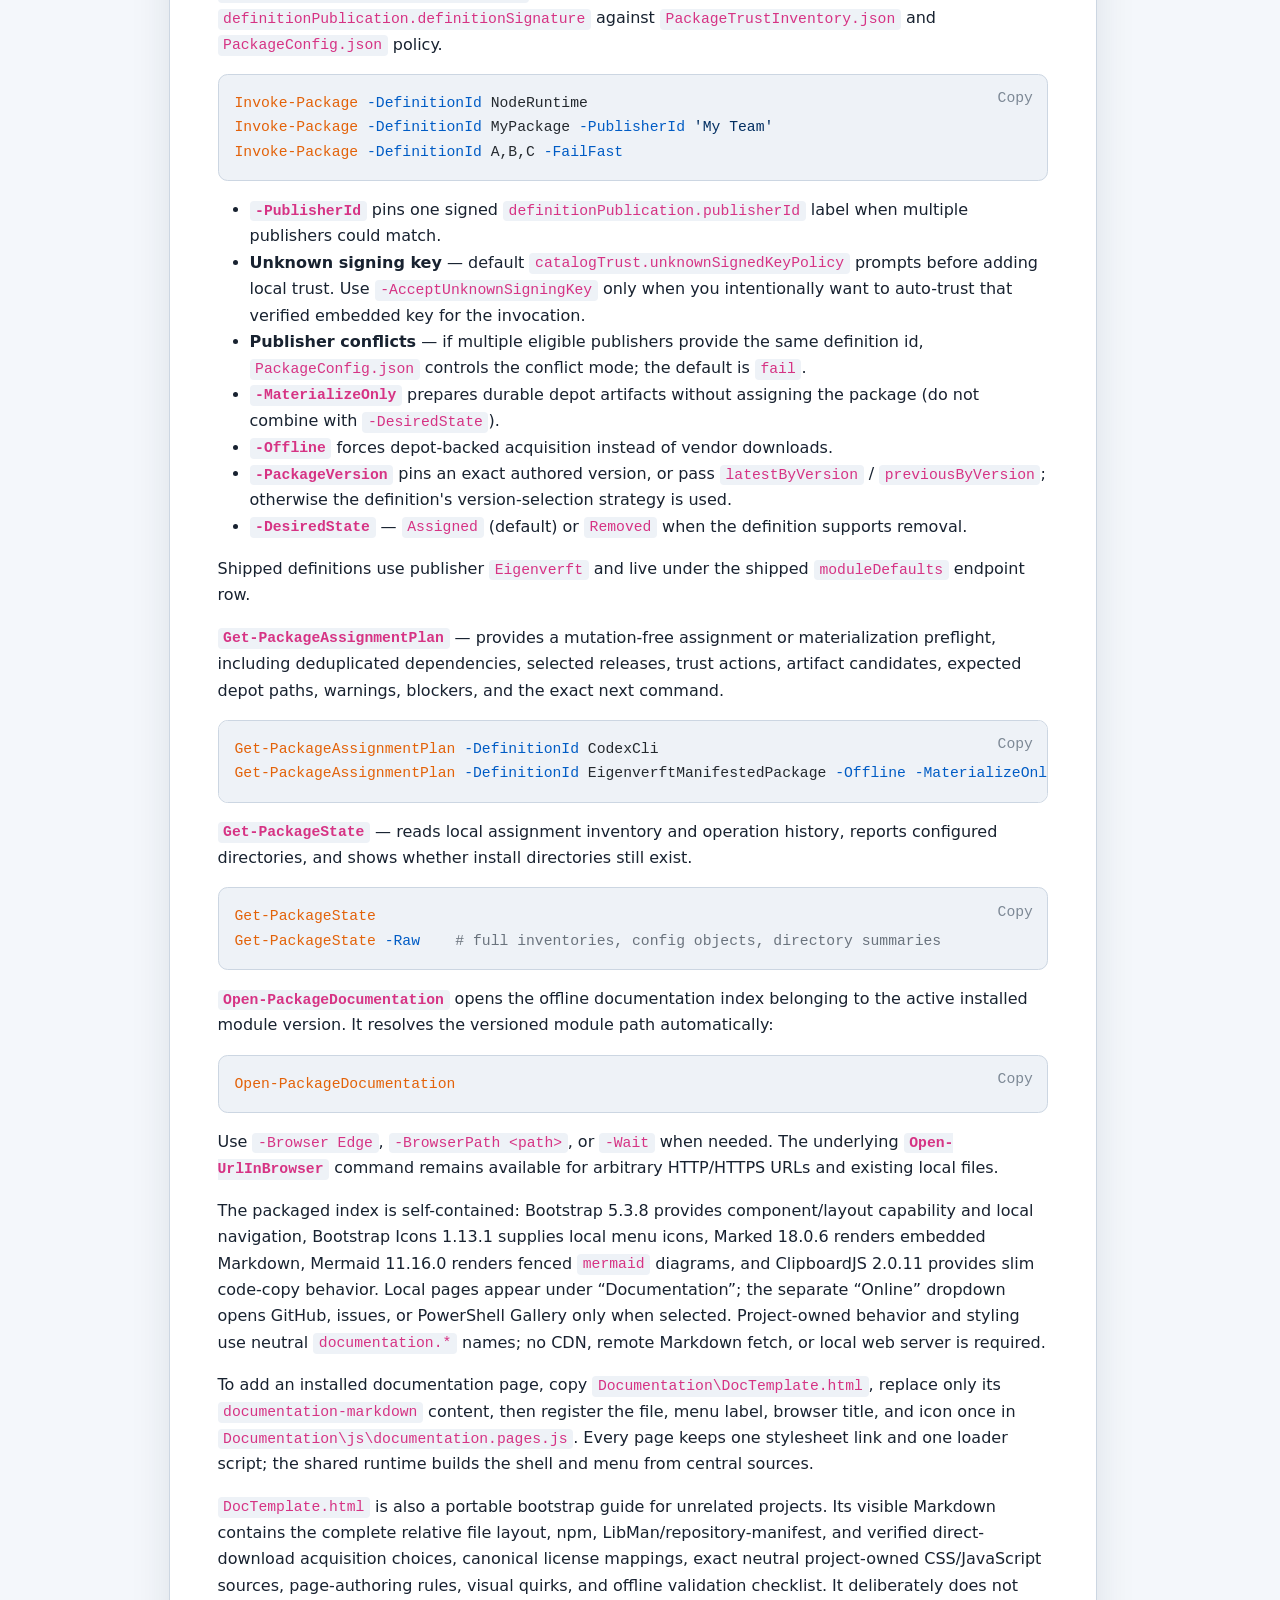
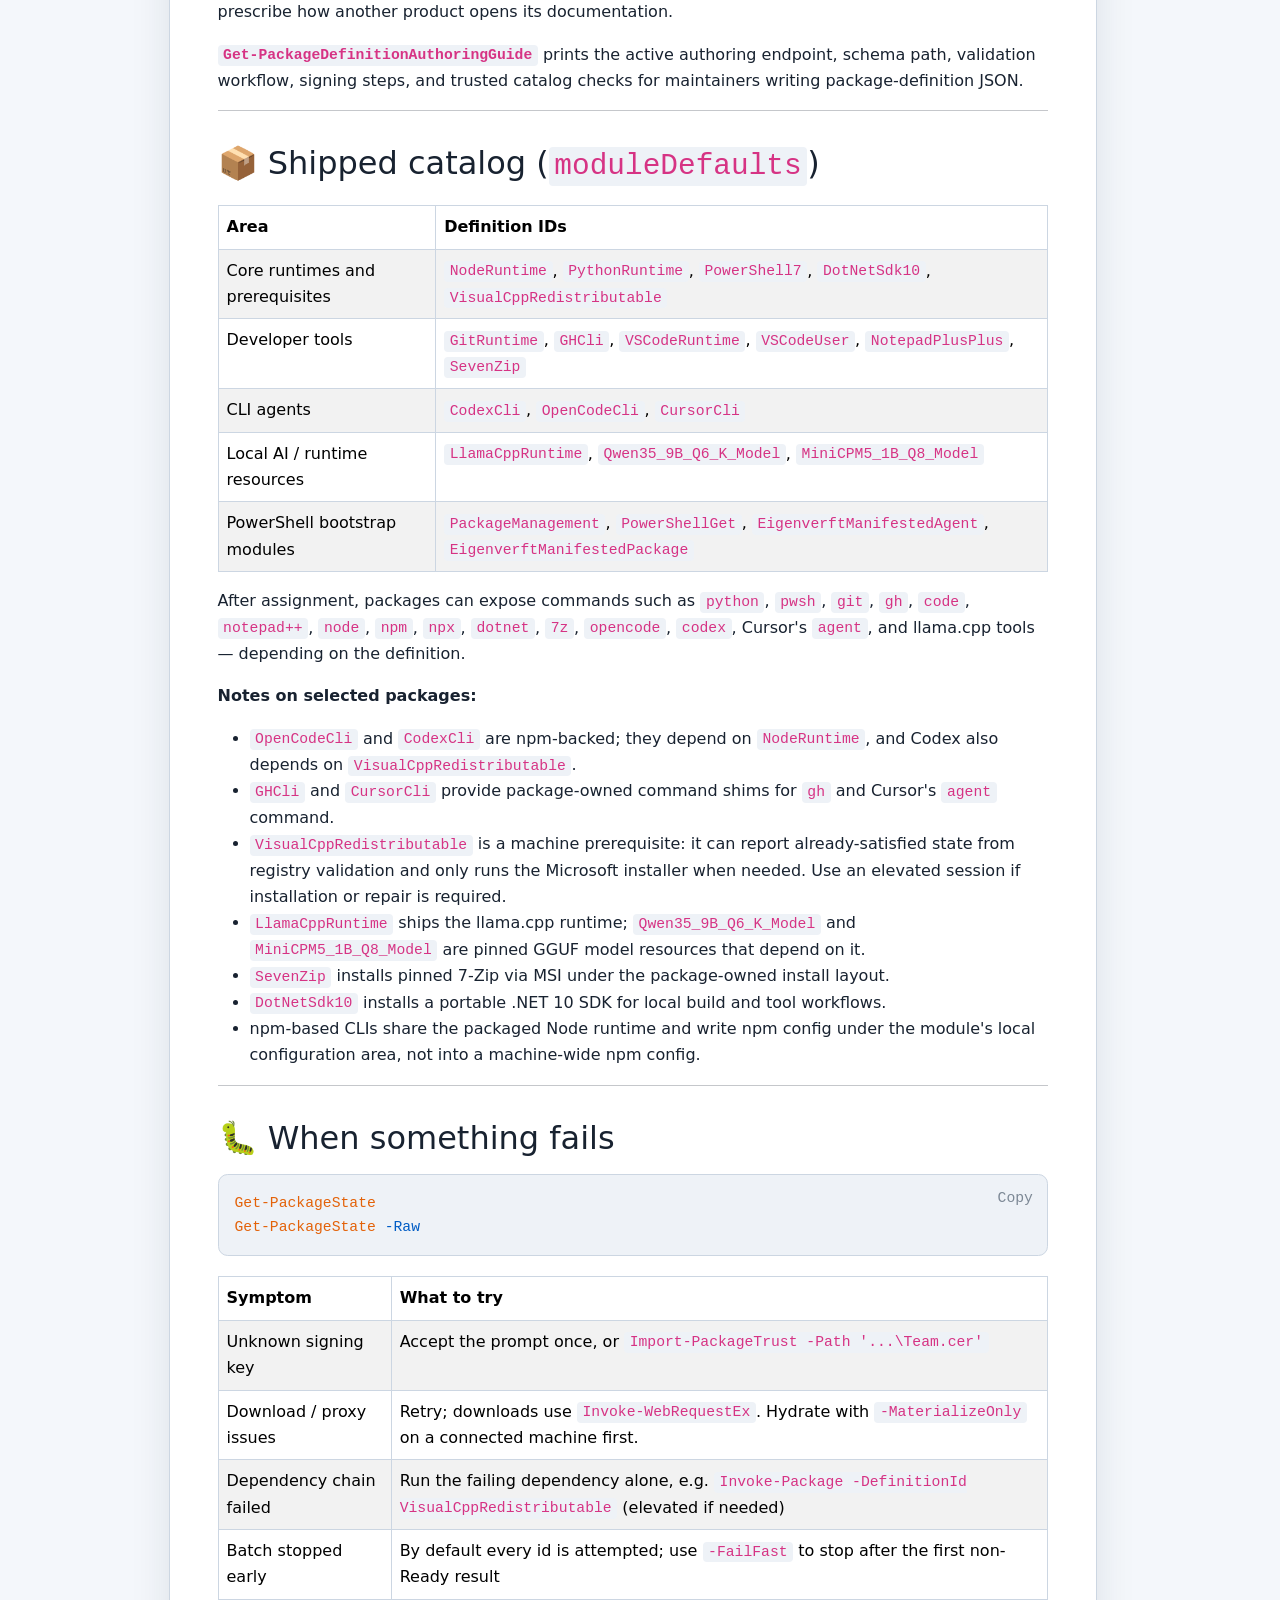
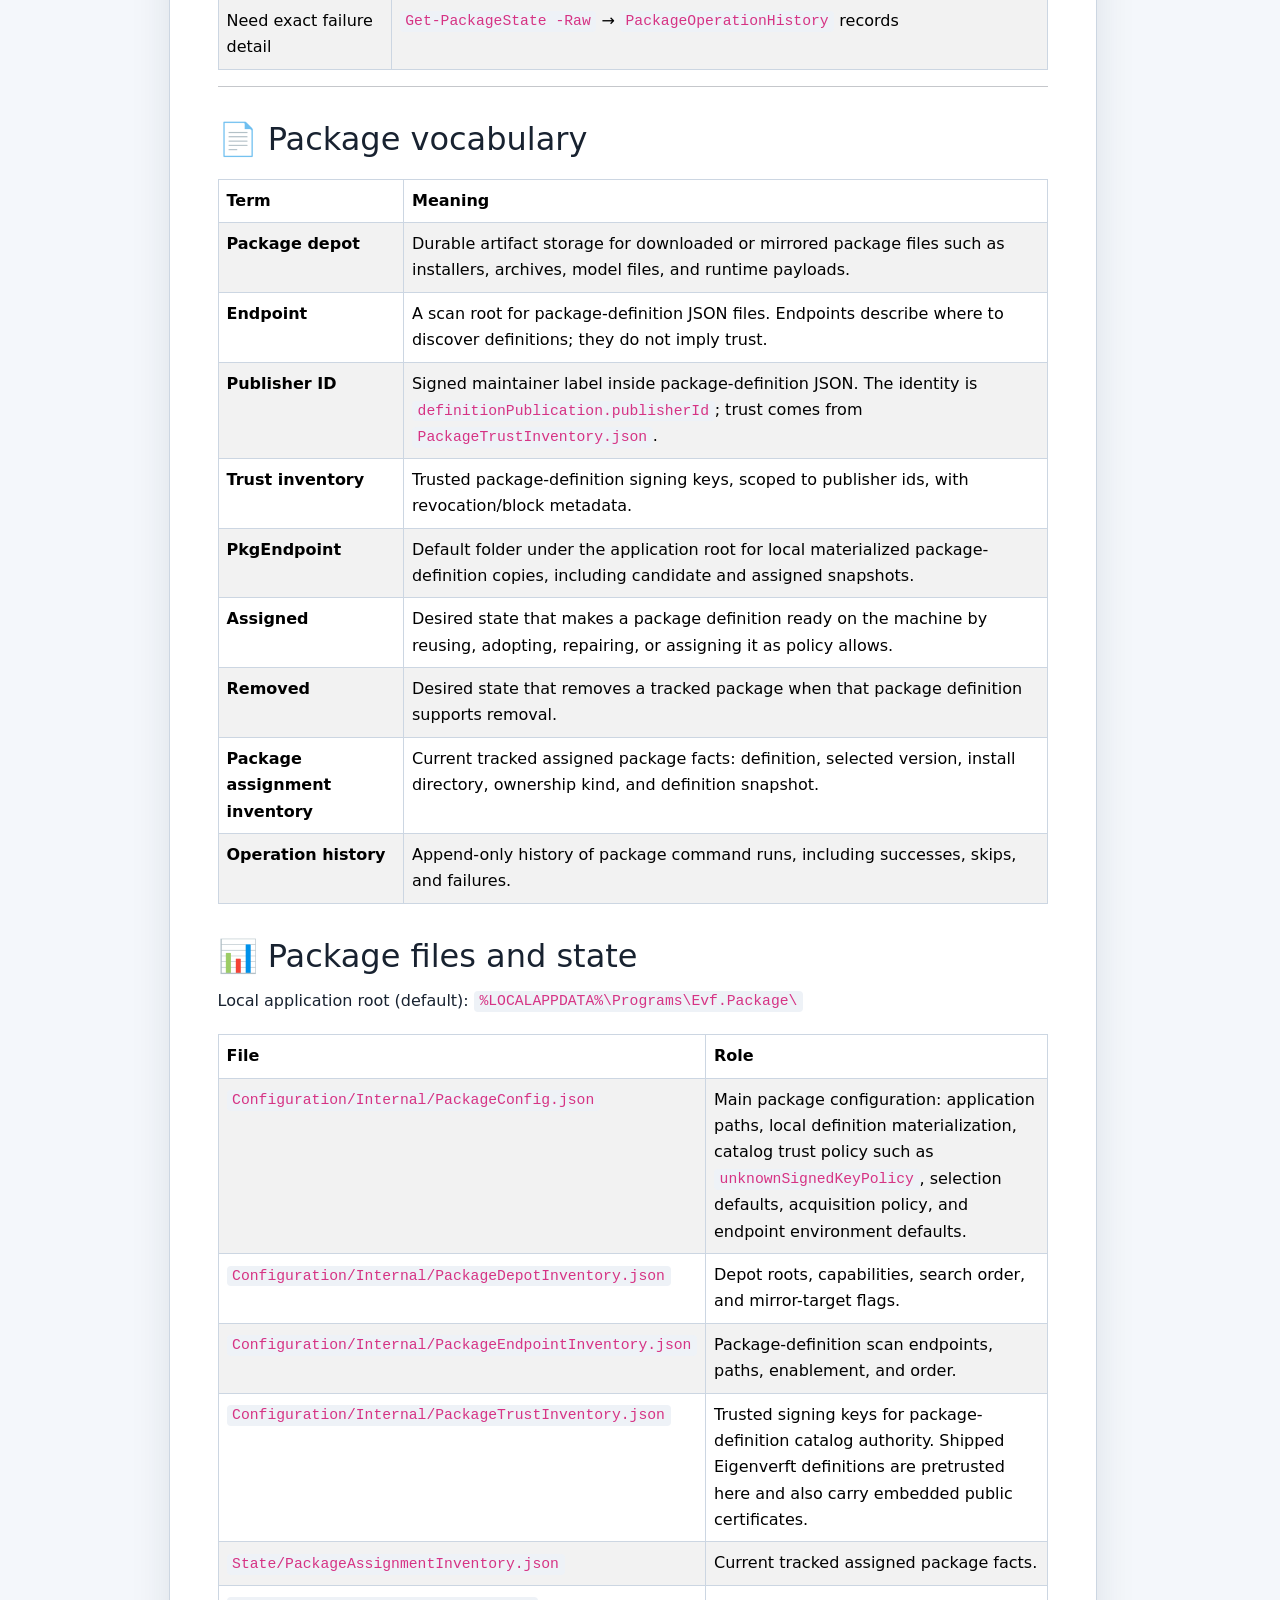
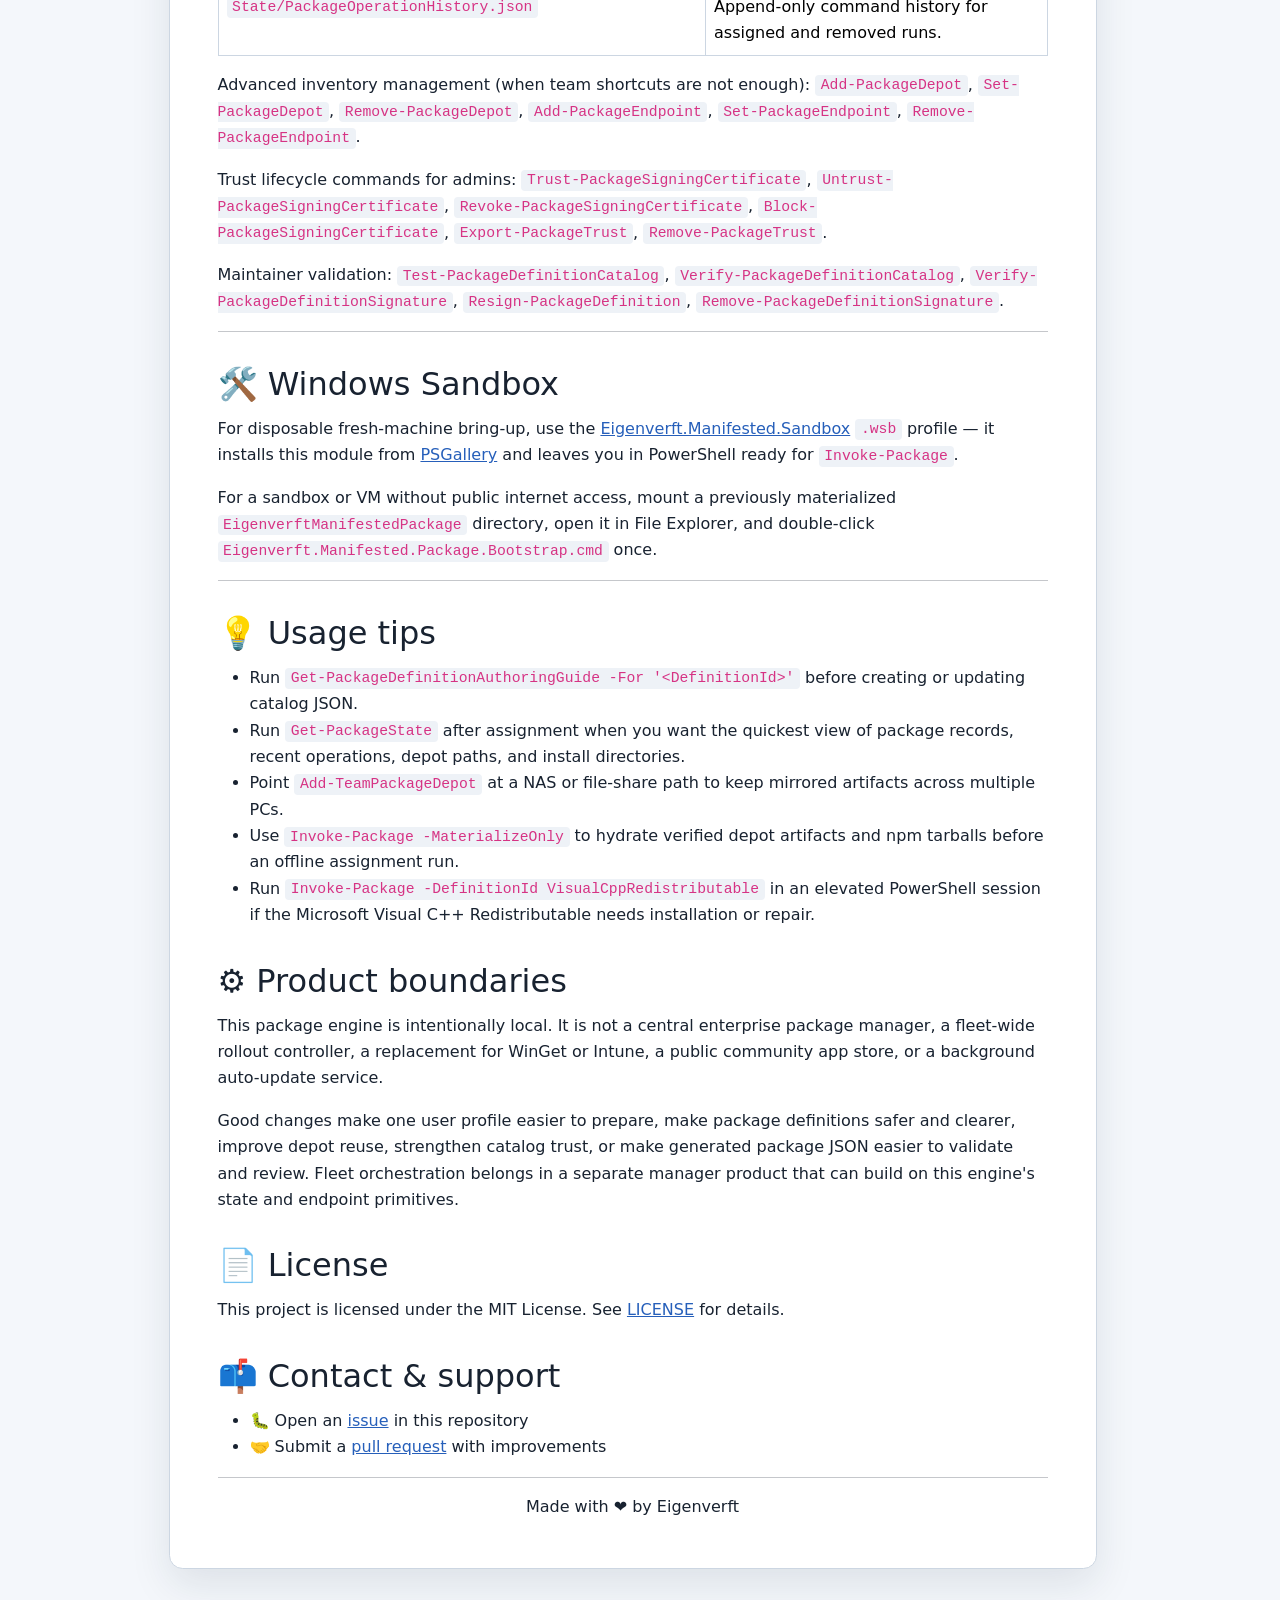
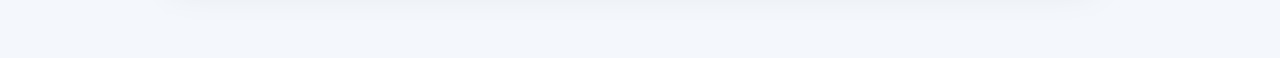
==== commit a7cd07a1: "[2026-07-21] Document package depot workflows Add user-focused guides for depot roles, management co" ====
--- a/src/prj/Eigenverft.Manifested.Package/Documentation/index.html
+++ b/src/prj/Eigenverft.Manifested.Package/Documentation/index.html
@@ -85,6 +85,13 @@
 
 `Open-PackageDocumentation` resolves the versioned module path automatically and opens its local `Documentation\index.html`. Use `-Browser Edge`, `-BrowserPath <path>`, or `-Wait` when needed. The packaged pages carry their own styles, fonts, Markdown renderer, diagrams, and copy behavior, so reviewing them requires no CDN, Markdown download, local web server, or network connection.
 
+Start with the guide that matches your task:
+
+- [Package depots](./PackageDepots.html) — what they store and which setup fits one PC, a team share, or an offline machine.
+- [Package depot commands](./PackageDepotCommands.html) — inspect, add, change, disable, or remove depot configuration.
+- [Fill or refresh package depots](./PackageDepotMaterialize.html) — prepare one package or as much of the trusted catalog as possible.
+- [Offline Windows setup](./OfflineBootstrap.html) — bootstrap a clean machine from one shared folder.
+
 For the connected-host → shared-depot → clean-machine workflow, see the [offline Windows setup guide](./OfflineBootstrap.html). The same guide is available from the Documentation menu in the packaged offline pages.
 
 See [How assignment works](#how-assignment-works) for `Search-Package` and `Get-PackageState` in detail.
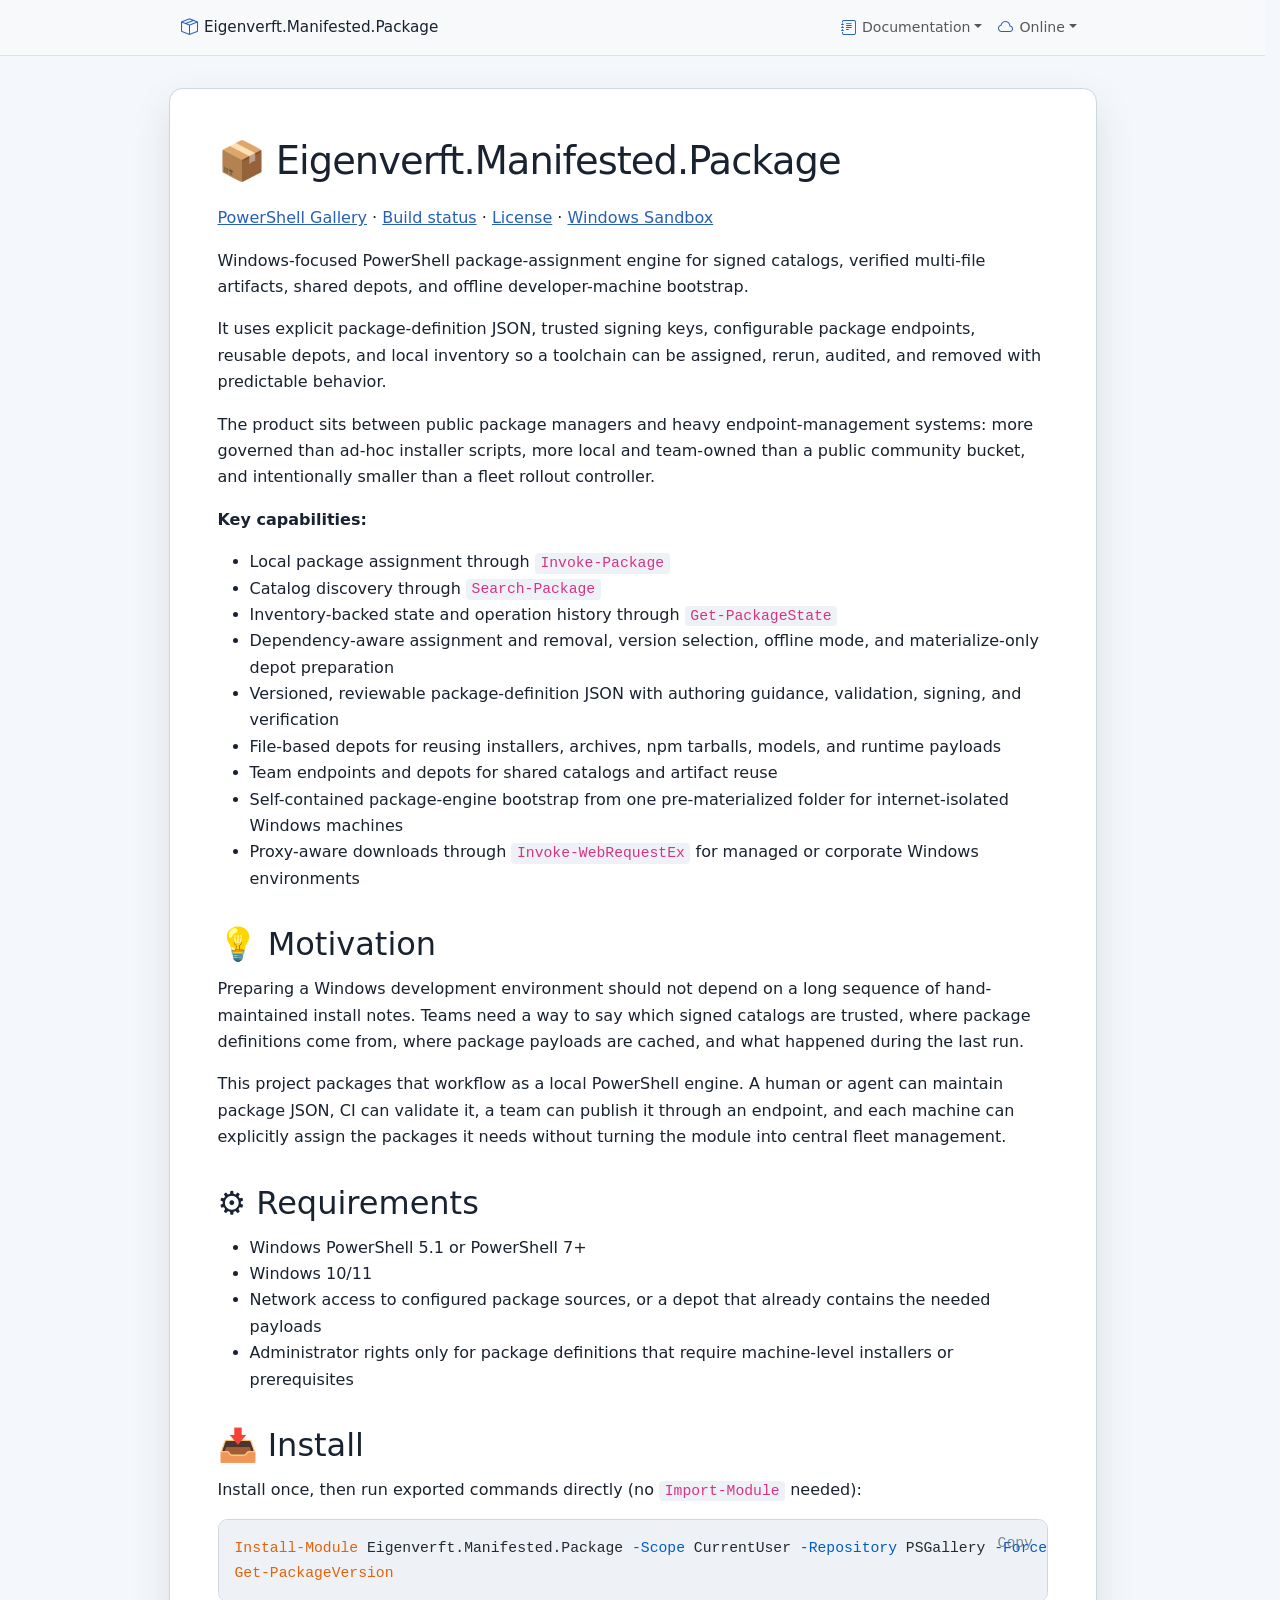
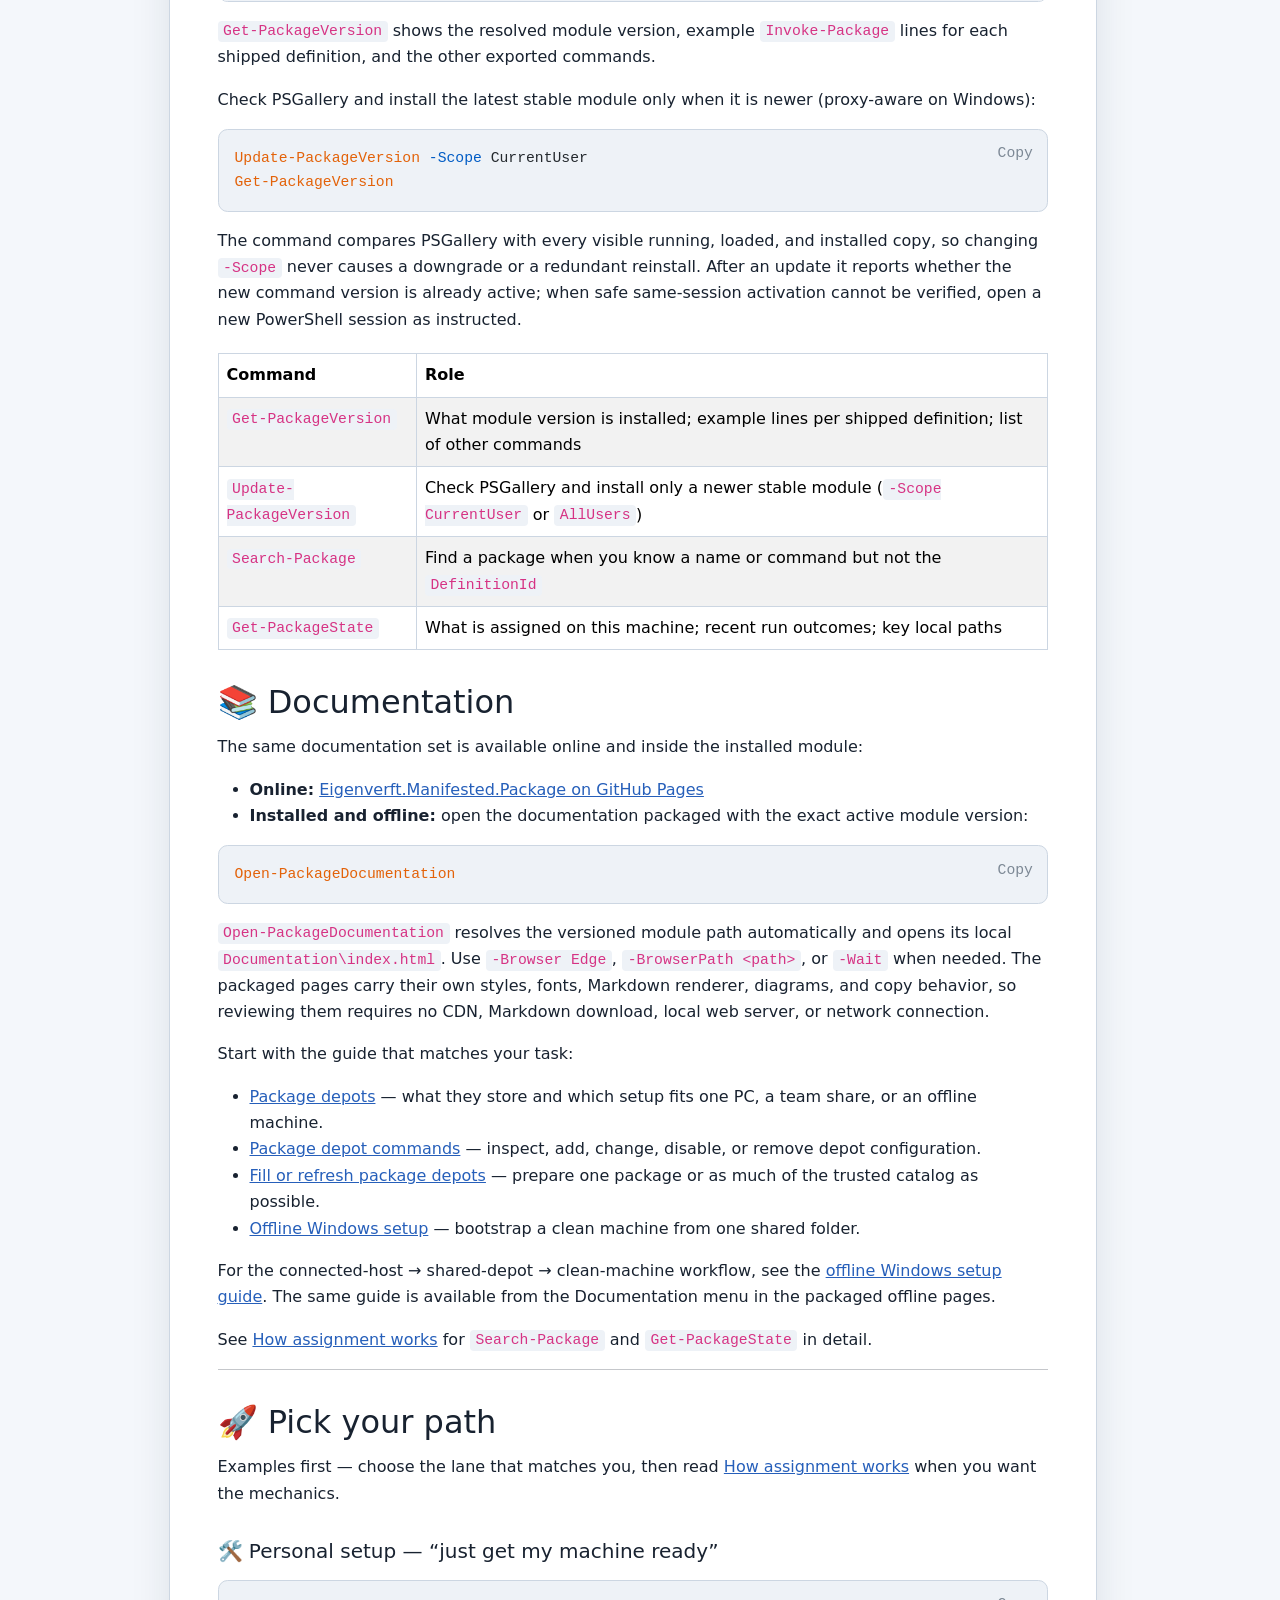
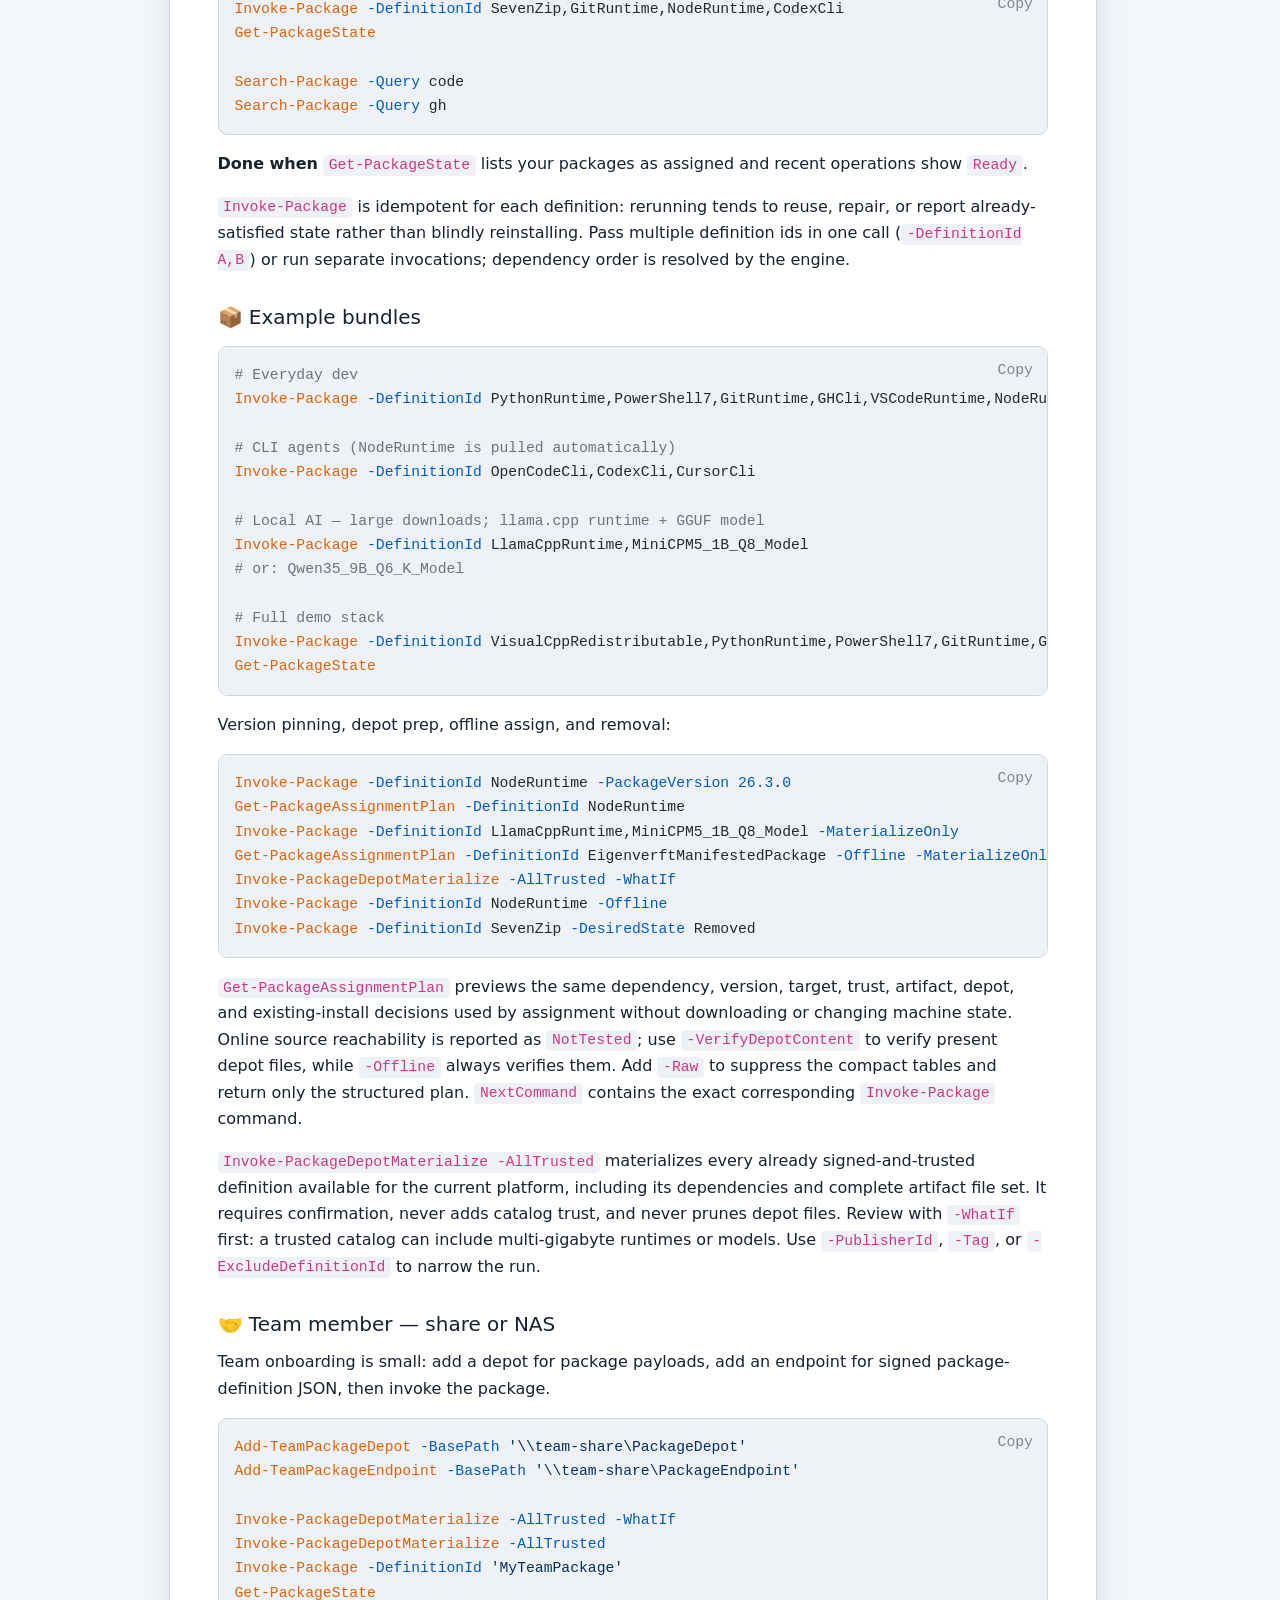
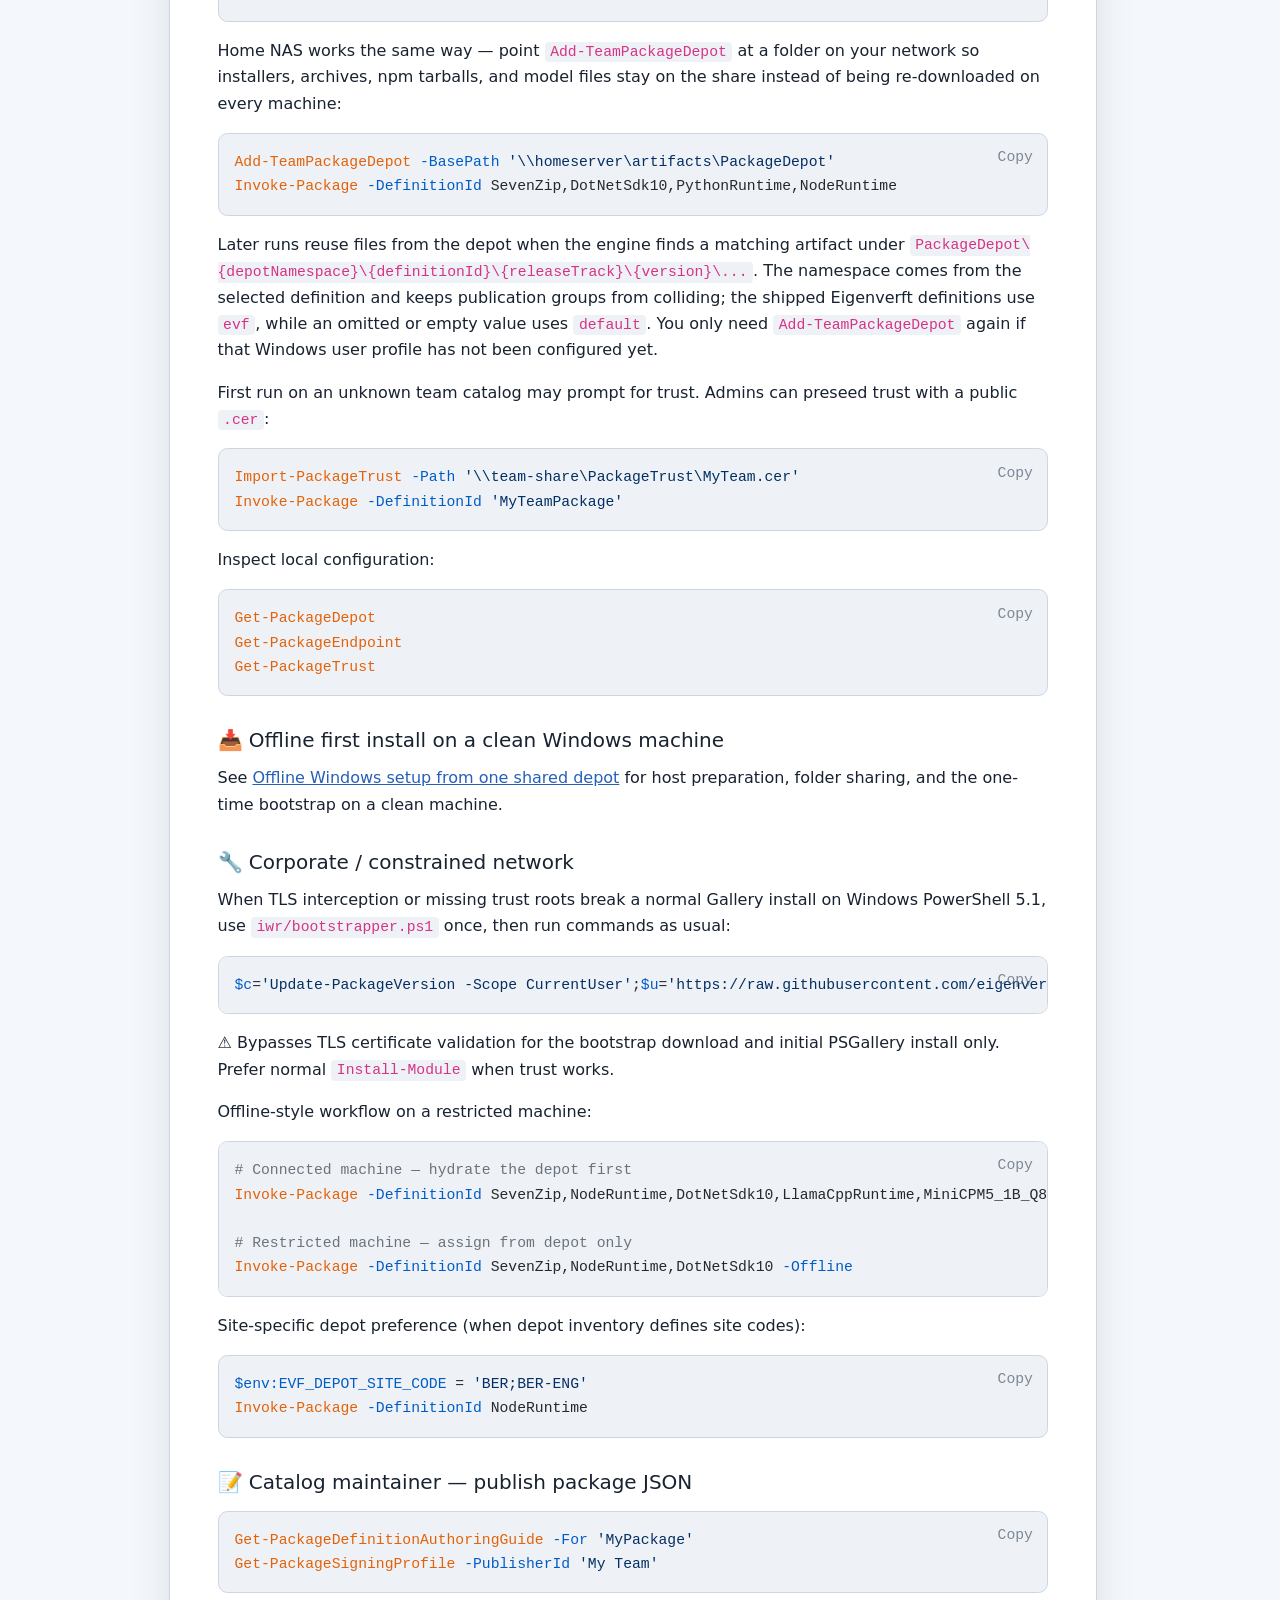
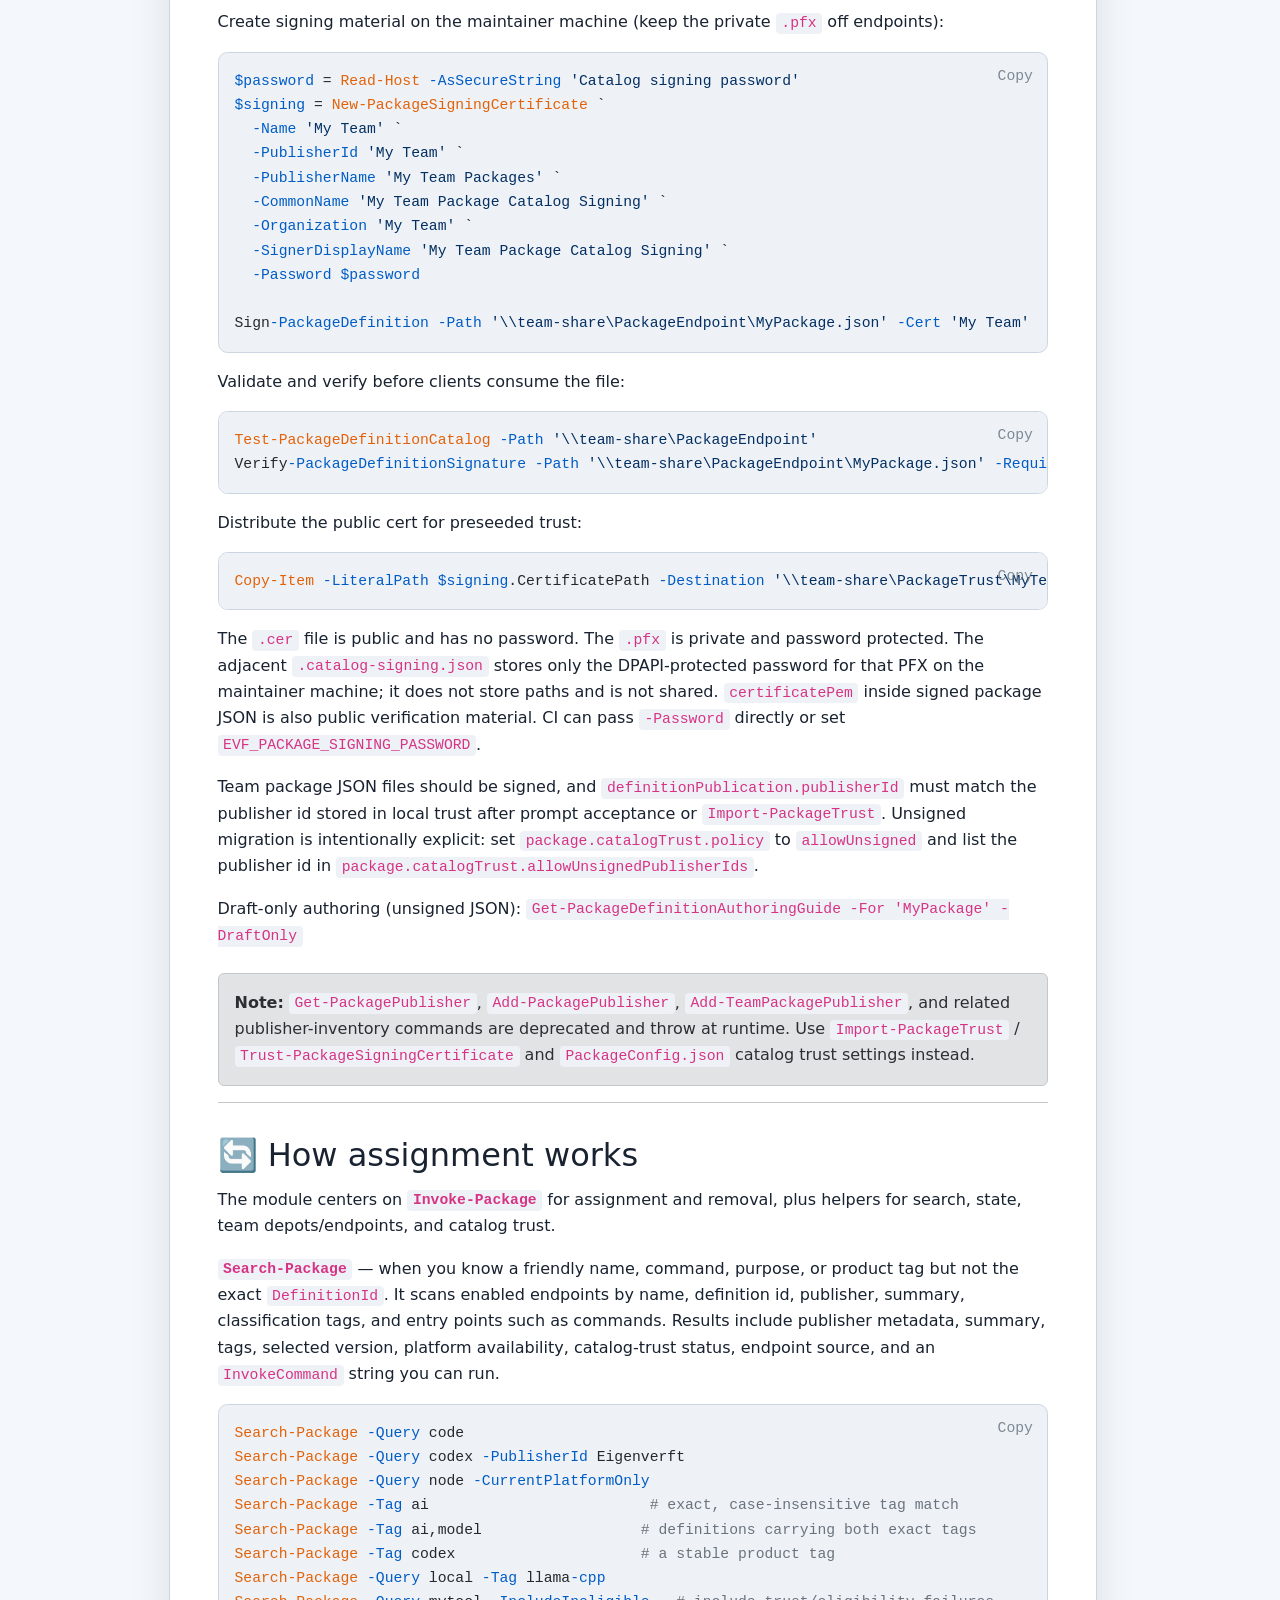
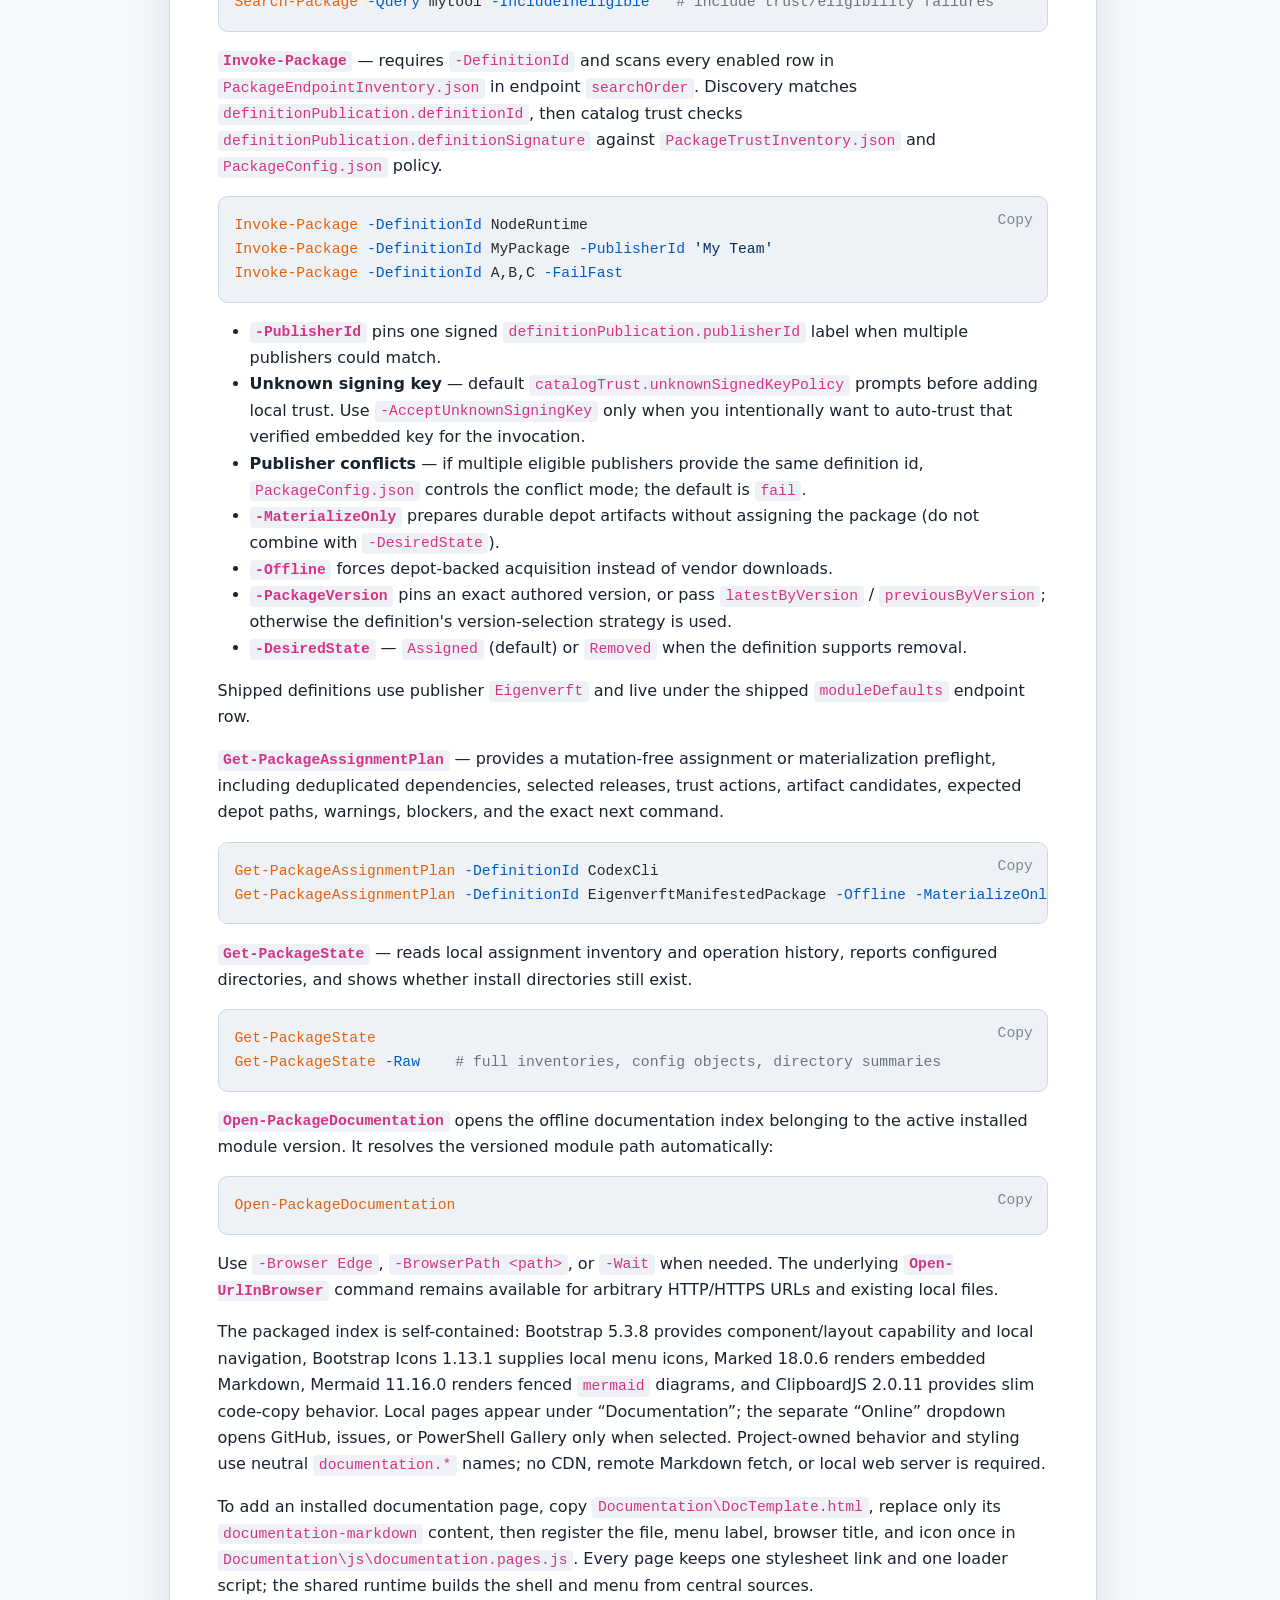
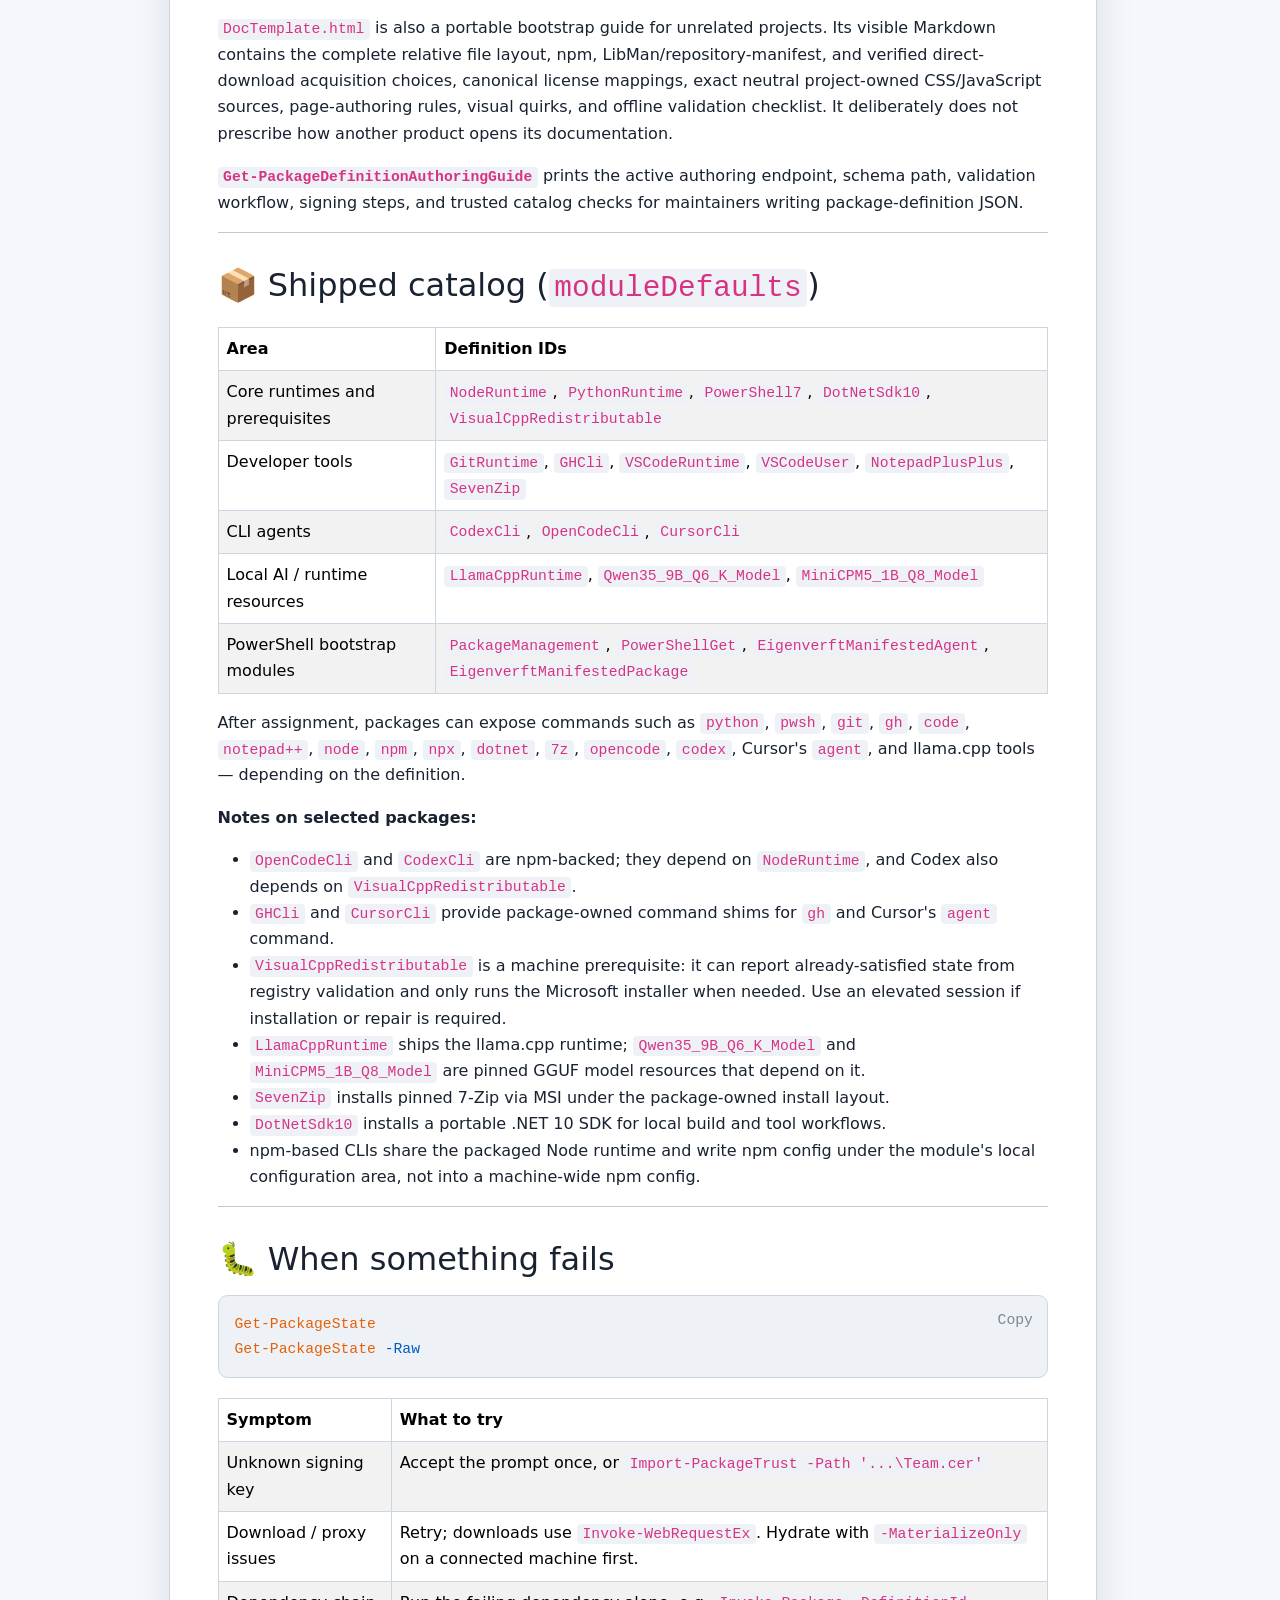
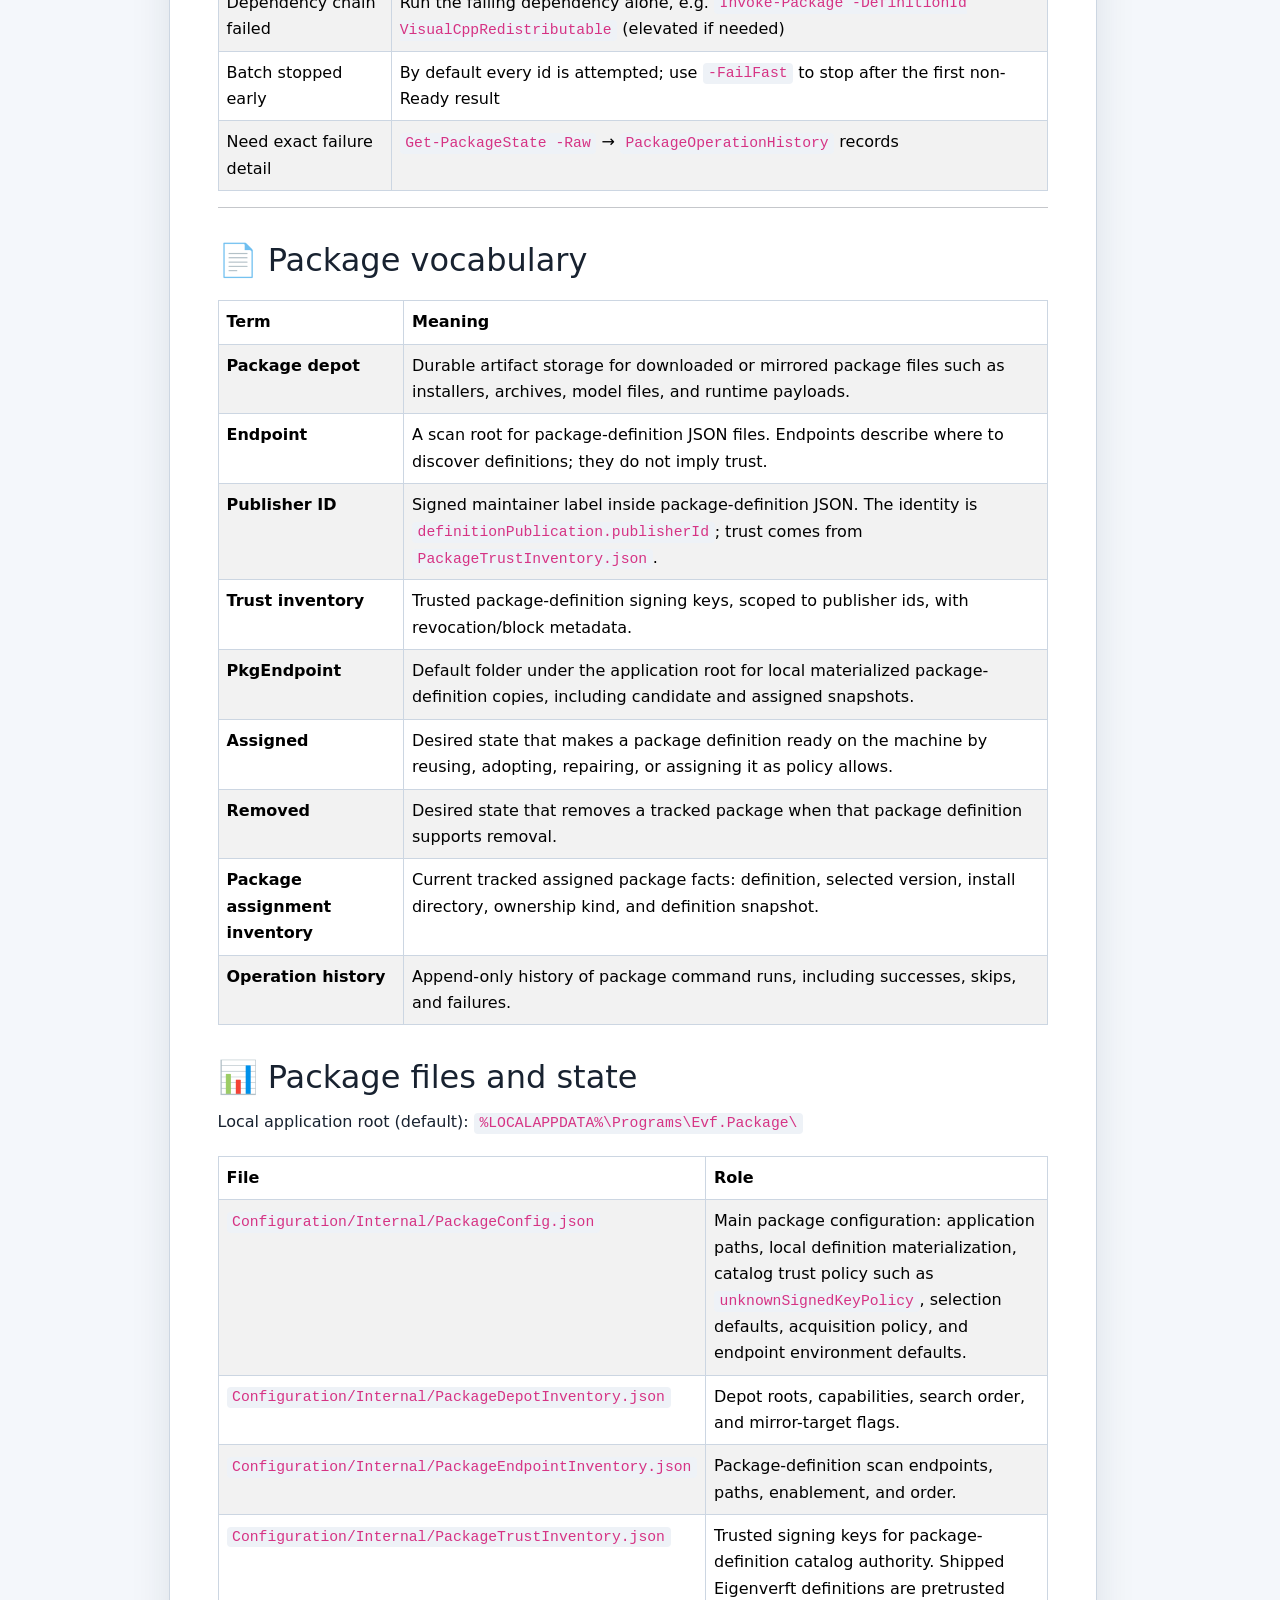
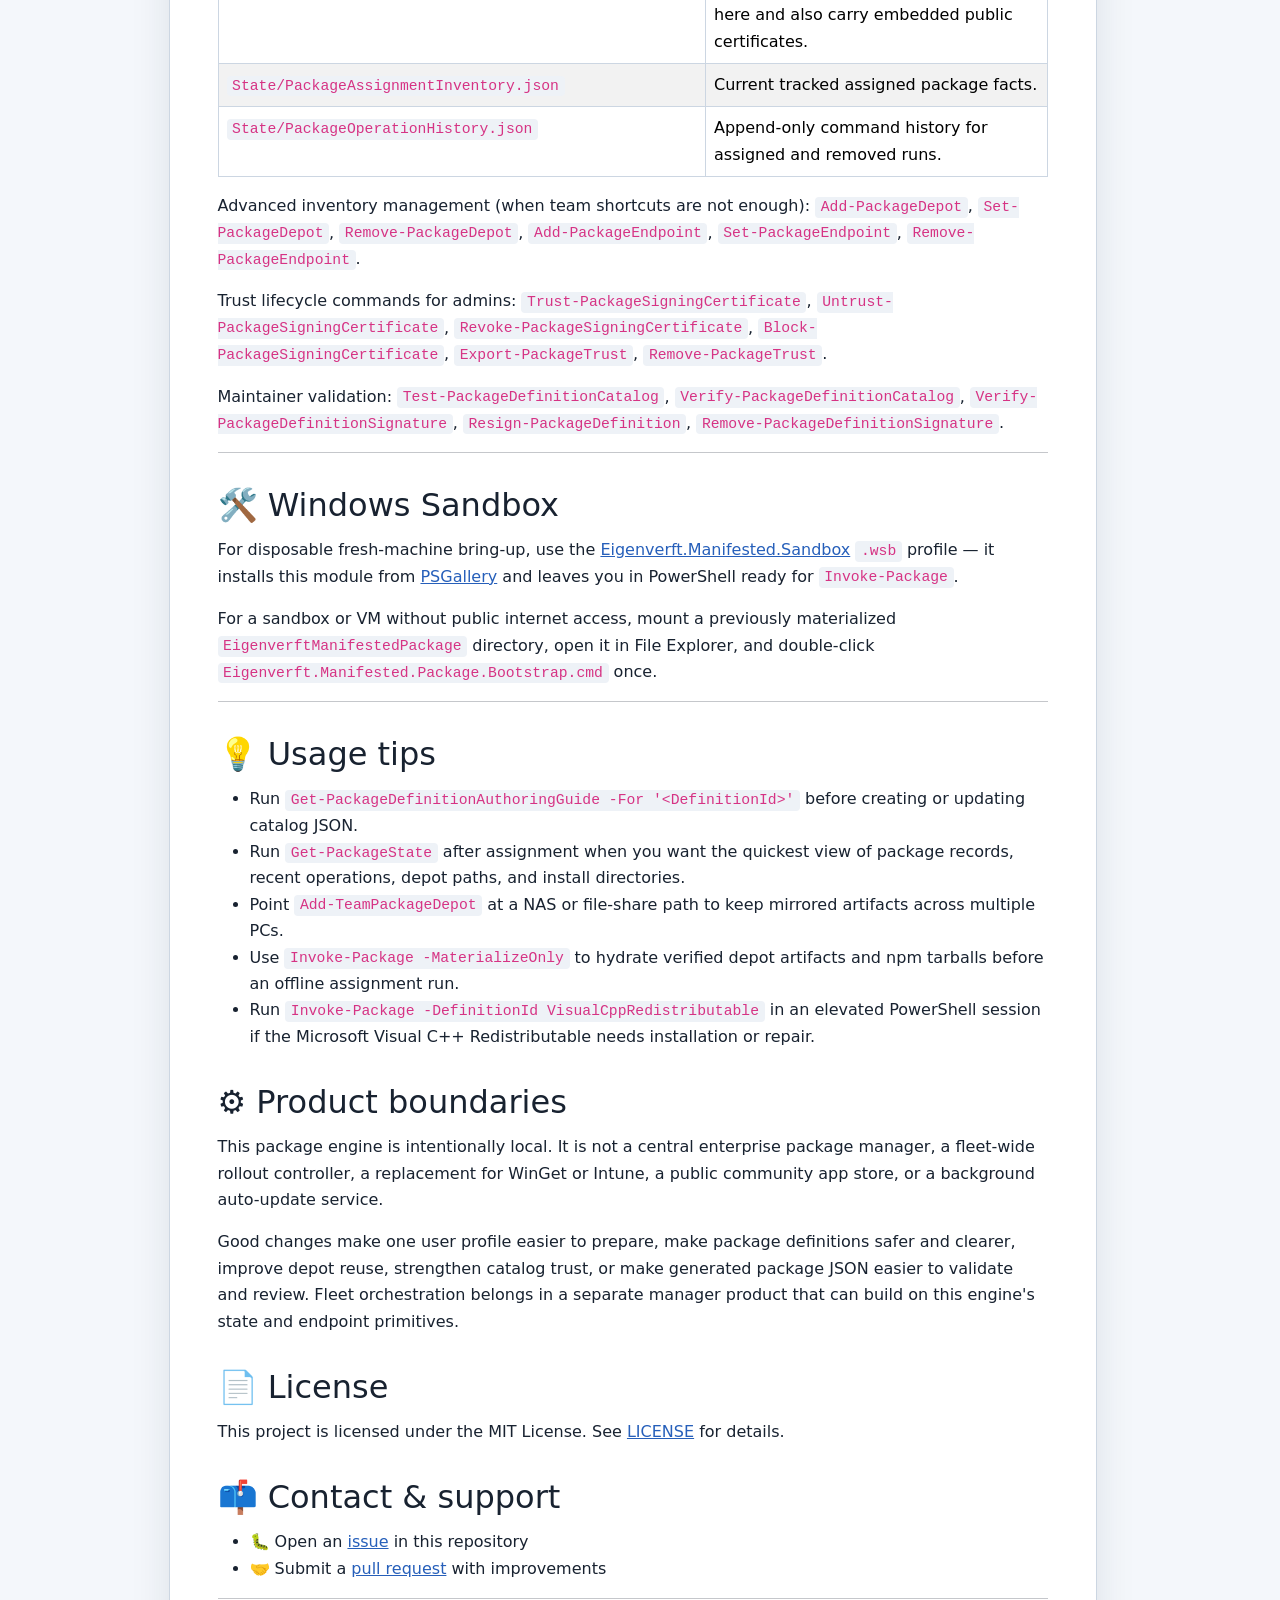
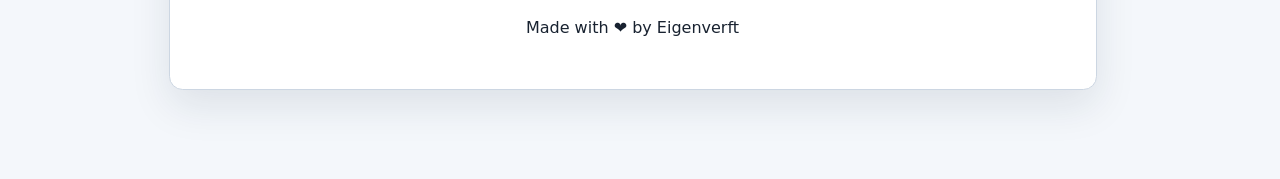
==== commit 34c3d8c1: "[2026-07-22] Make module self-update version-aware Query PSGallery before installation, adapt to the" ====
--- a/src/prj/Eigenverft.Manifested.Package/Documentation/index.html
+++ b/src/prj/Eigenverft.Manifested.Package/Documentation/index.html
@@ -58,17 +58,22 @@
 
 `Get-PackageVersion` shows the resolved module version, example `Invoke-Package` lines for each shipped definition, and the other exported commands.
 
-Update the module itself from PSGallery (proxy-aware on Windows):
+Check PSGallery and install the latest stable module only when it is newer (proxy-aware on Windows):
 
 ```powershell
 Update-PackageVersion -Scope CurrentUser
 Get-PackageVersion
 ```
+
+The command compares PSGallery with every visible running, loaded, and installed copy, so changing
+`-Scope` never causes a downgrade or a redundant reinstall. After an update it reports whether the
+new command version is already active; when safe same-session activation cannot be verified, open a
+new PowerShell session as instructed.
 
 | Command | Role |
 | --- | --- |
 | `Get-PackageVersion` | What module version is installed; example lines per shipped definition; list of other commands |
-| `Update-PackageVersion` | Install or upgrade this module from PSGallery (`-Scope CurrentUser` or `AllUsers`) |
+| `Update-PackageVersion` | Check PSGallery and install only a newer stable module (`-Scope CurrentUser` or `AllUsers`) |
 | `Search-Package` | Find a package when you know a name or command but not the `DefinitionId` |
 | `Get-PackageState` | What is assigned on this machine; recent run outcomes; key local paths |
 
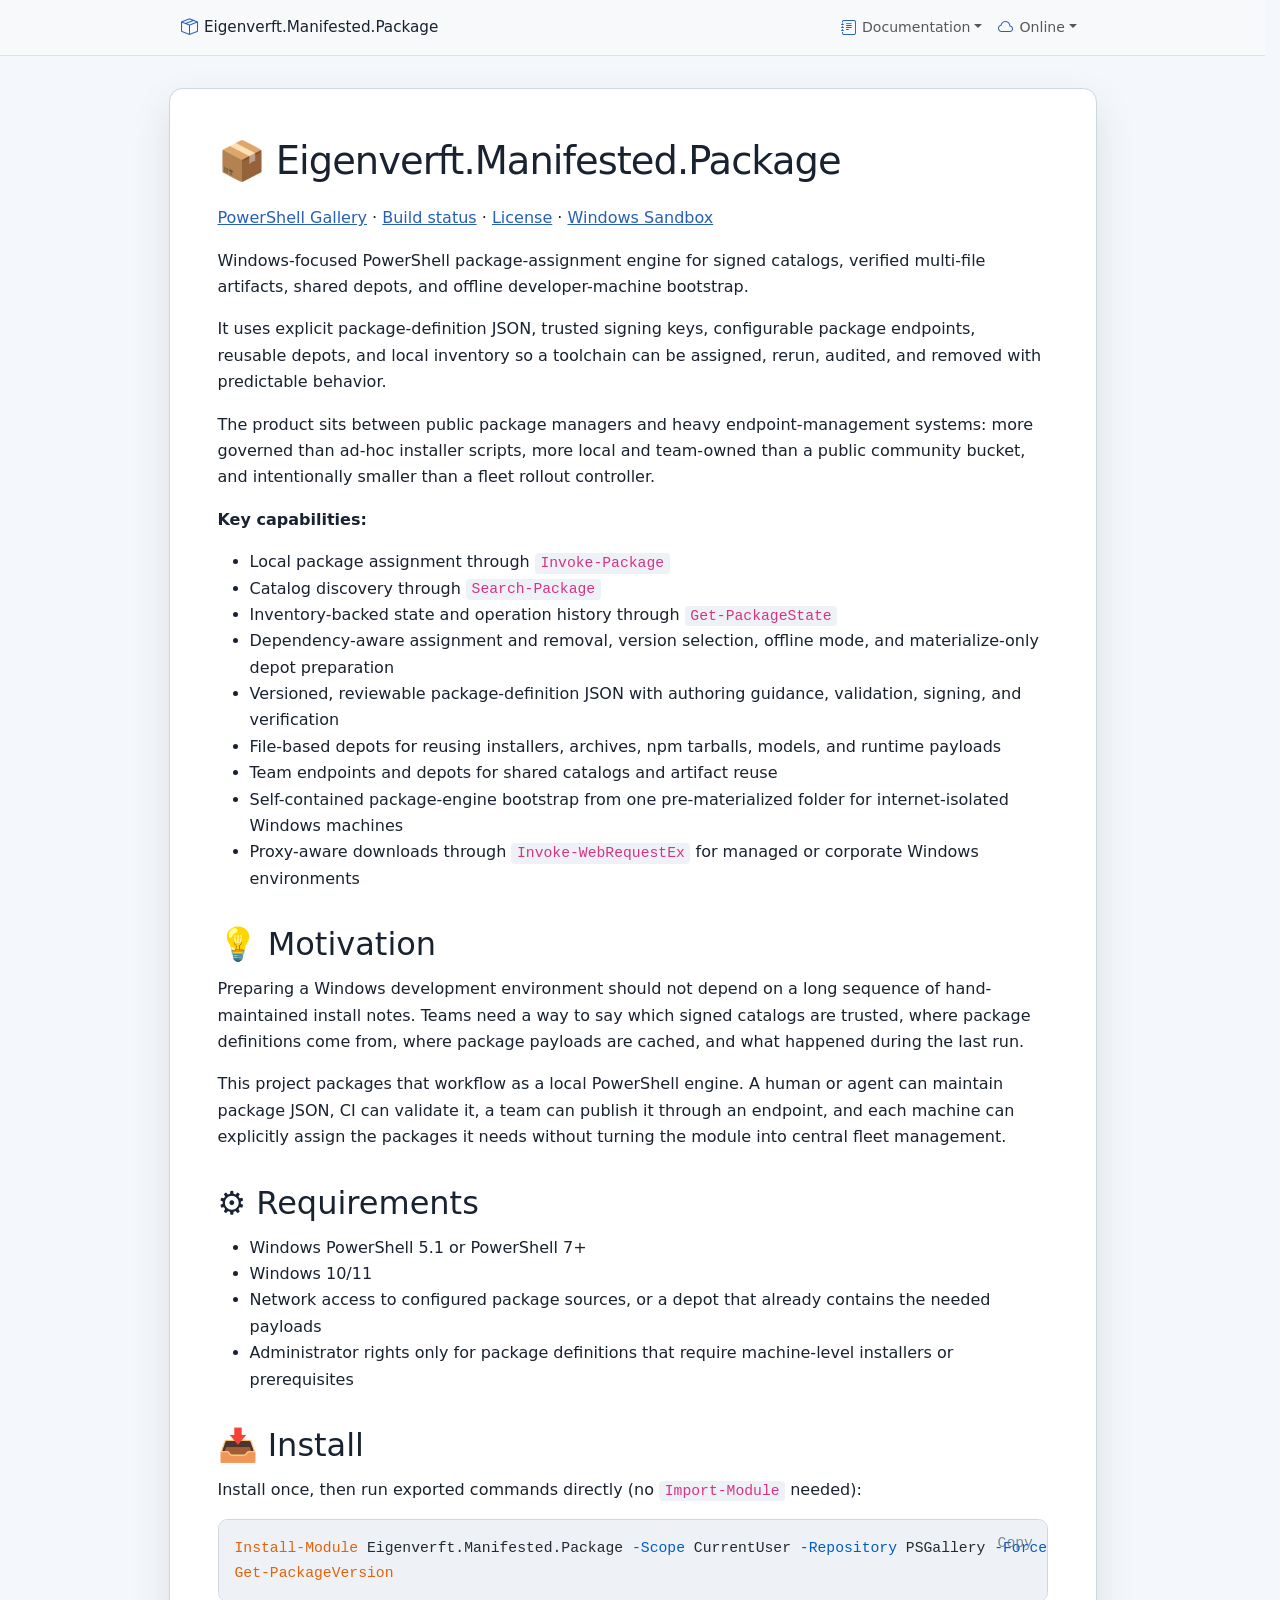
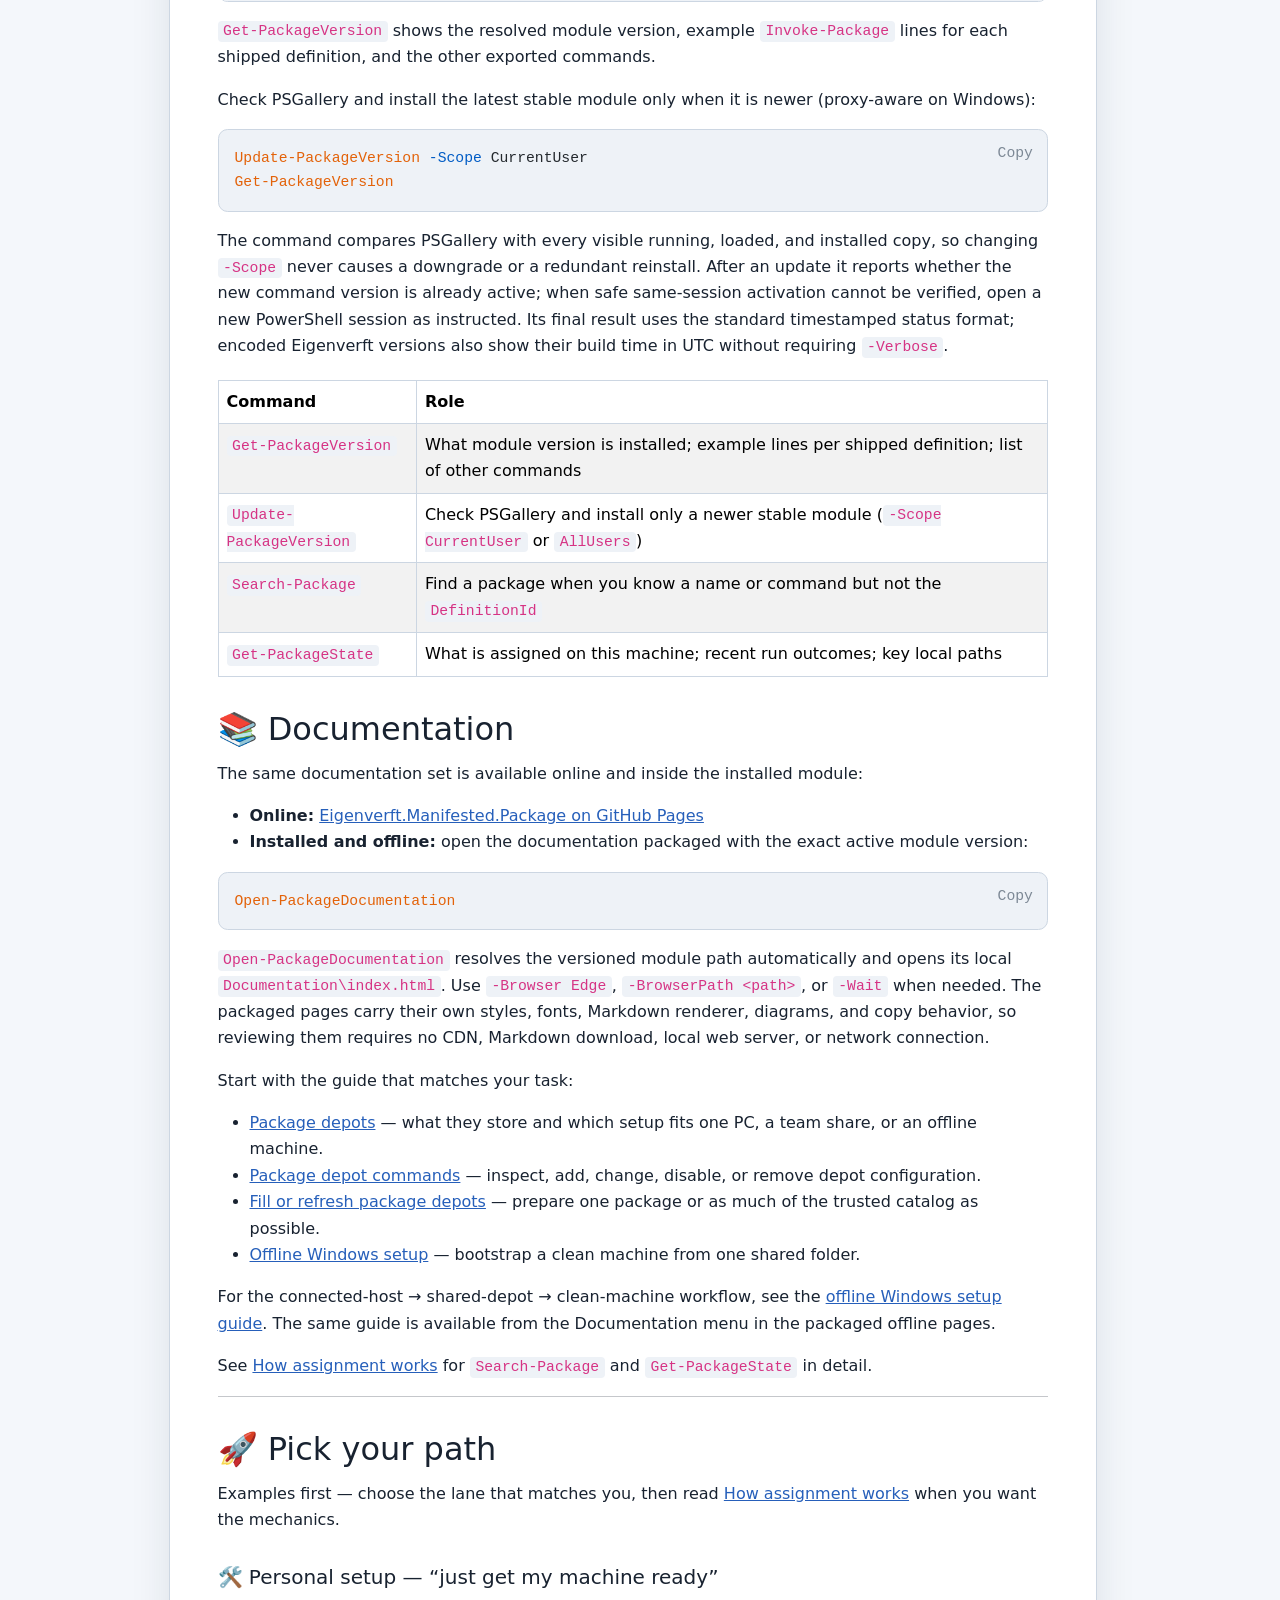
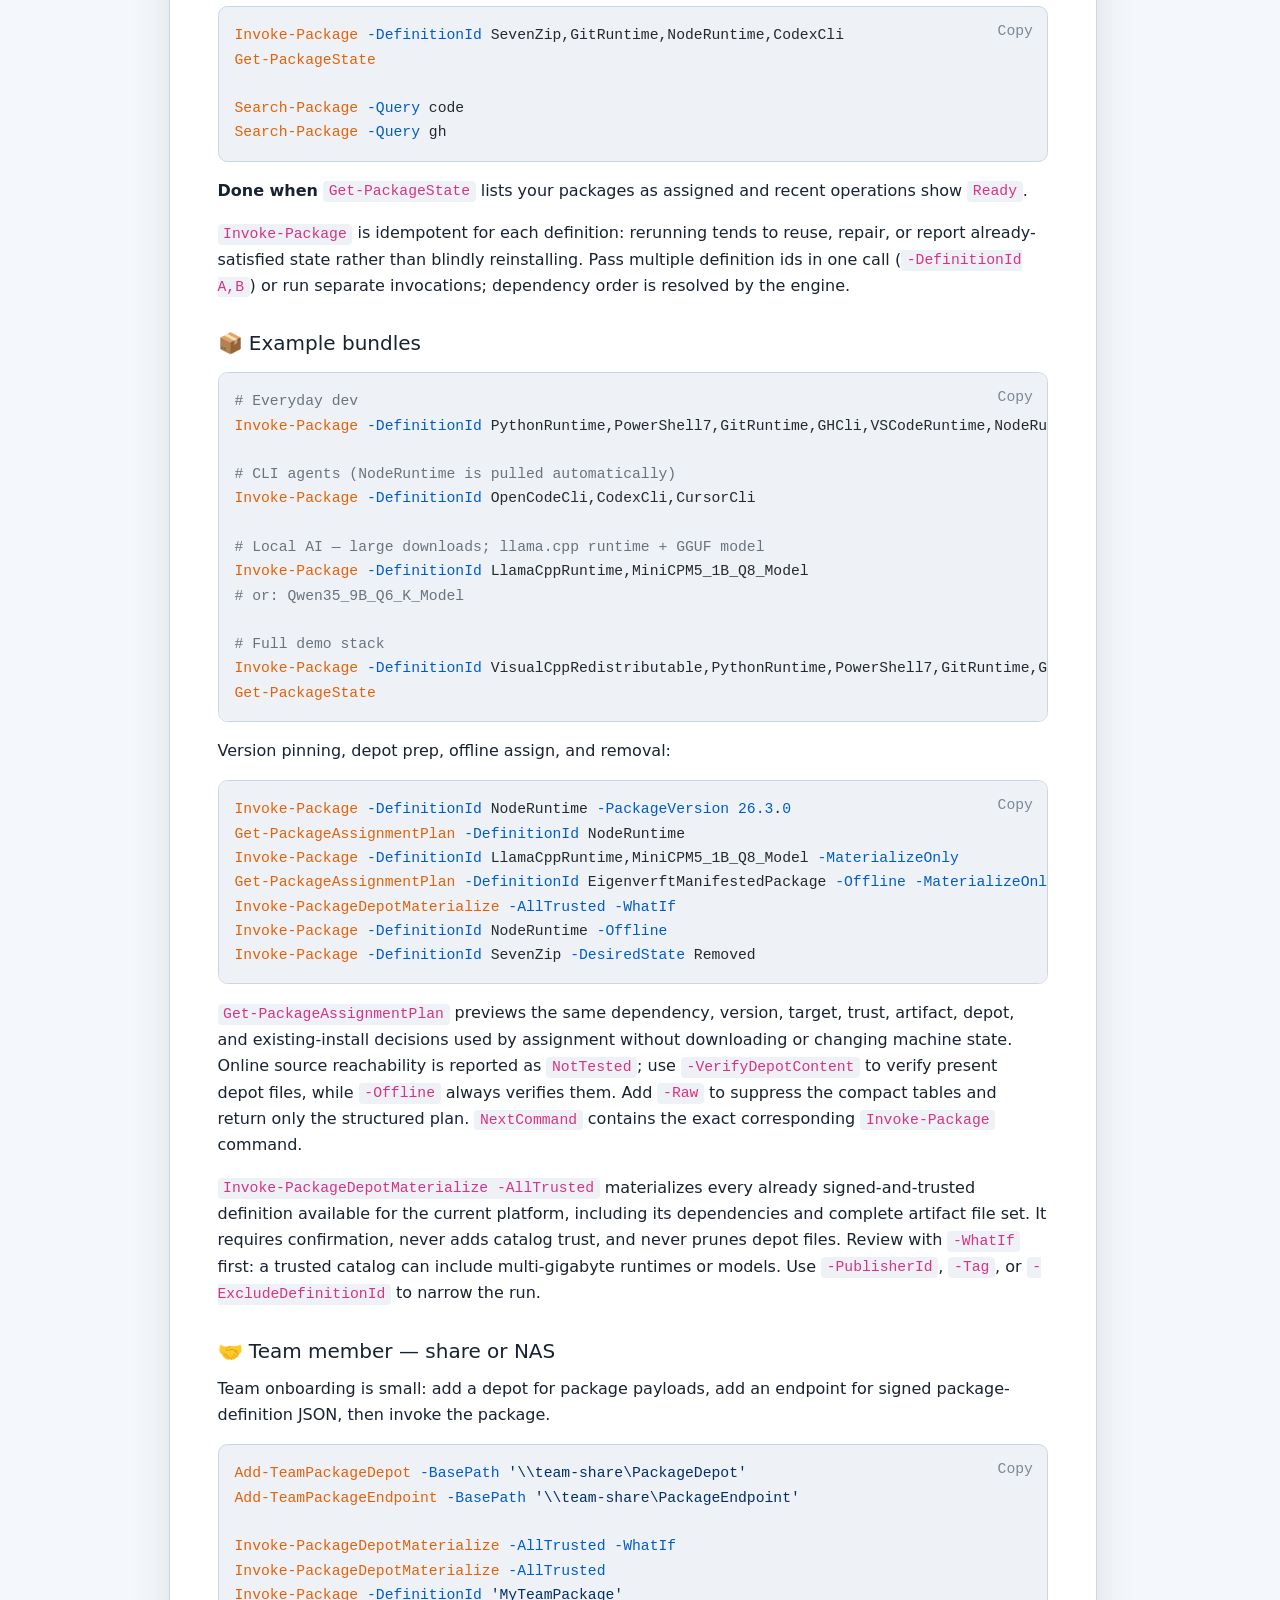
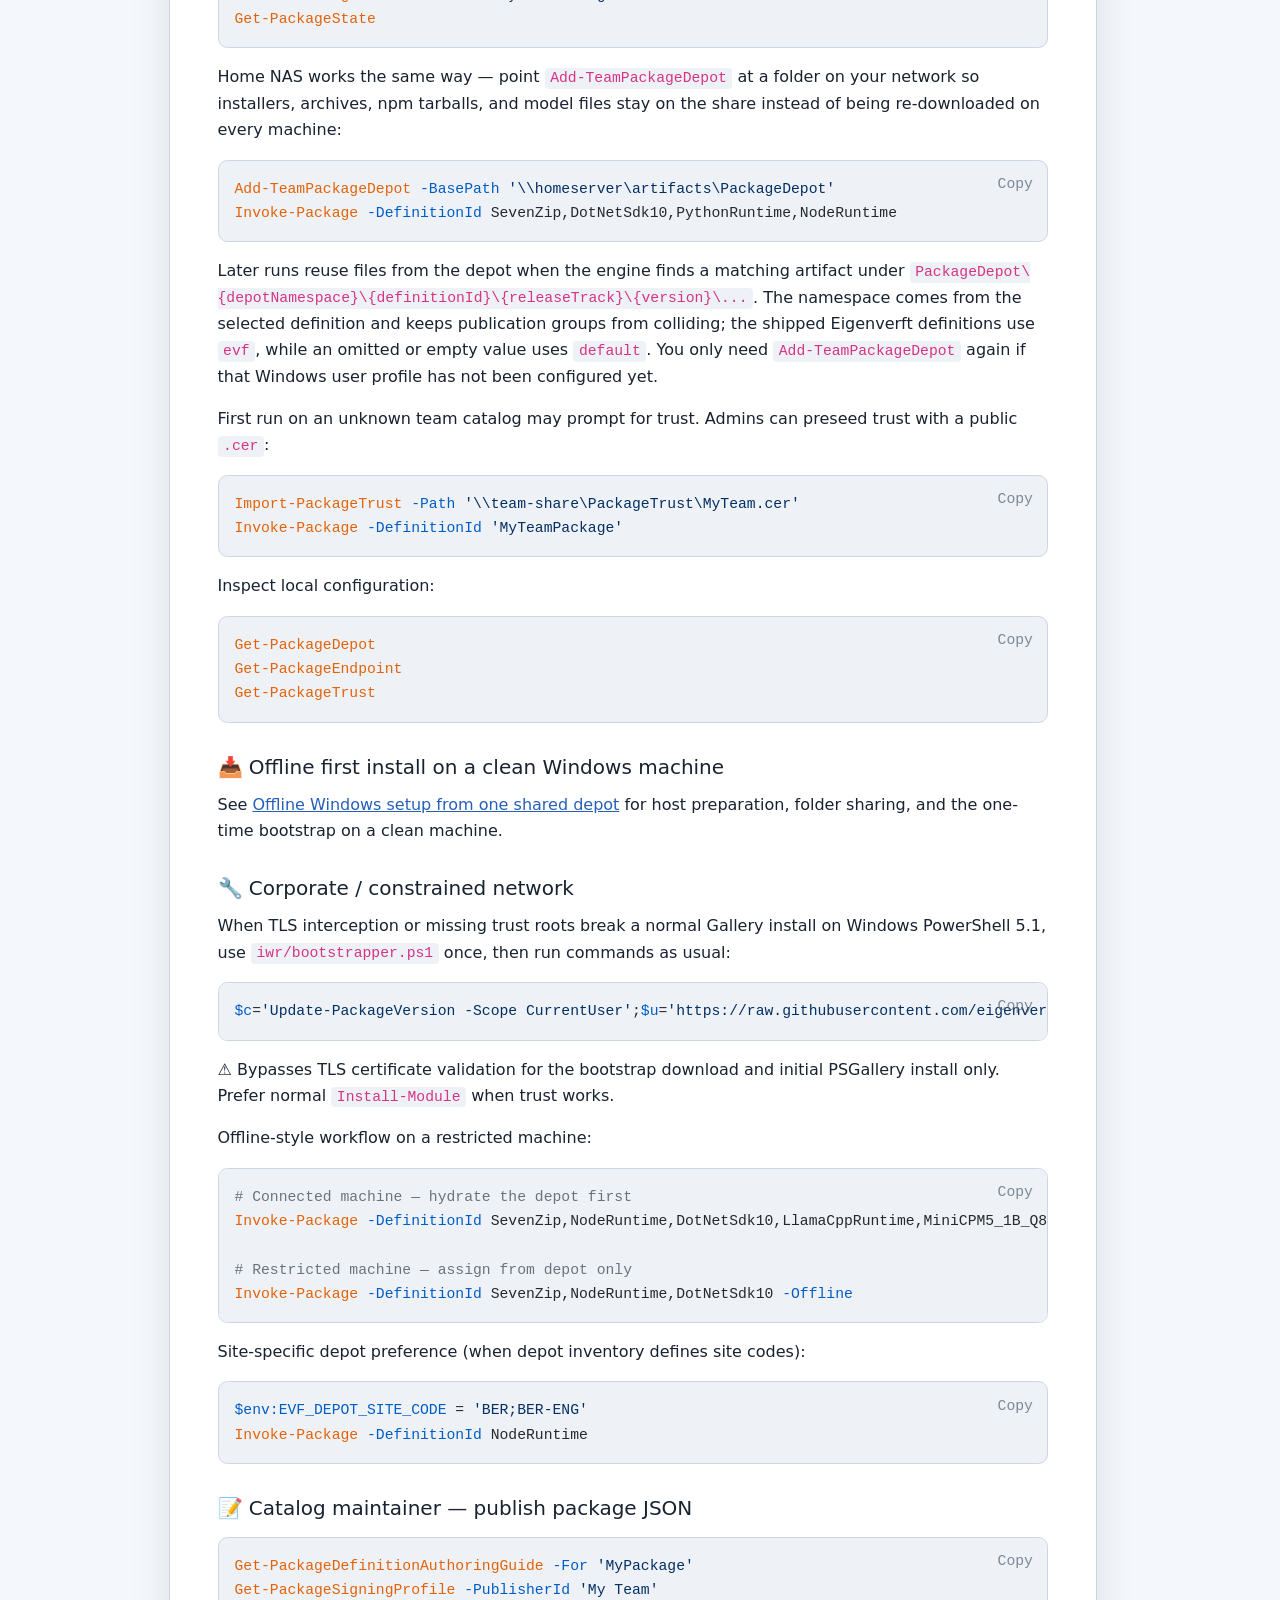
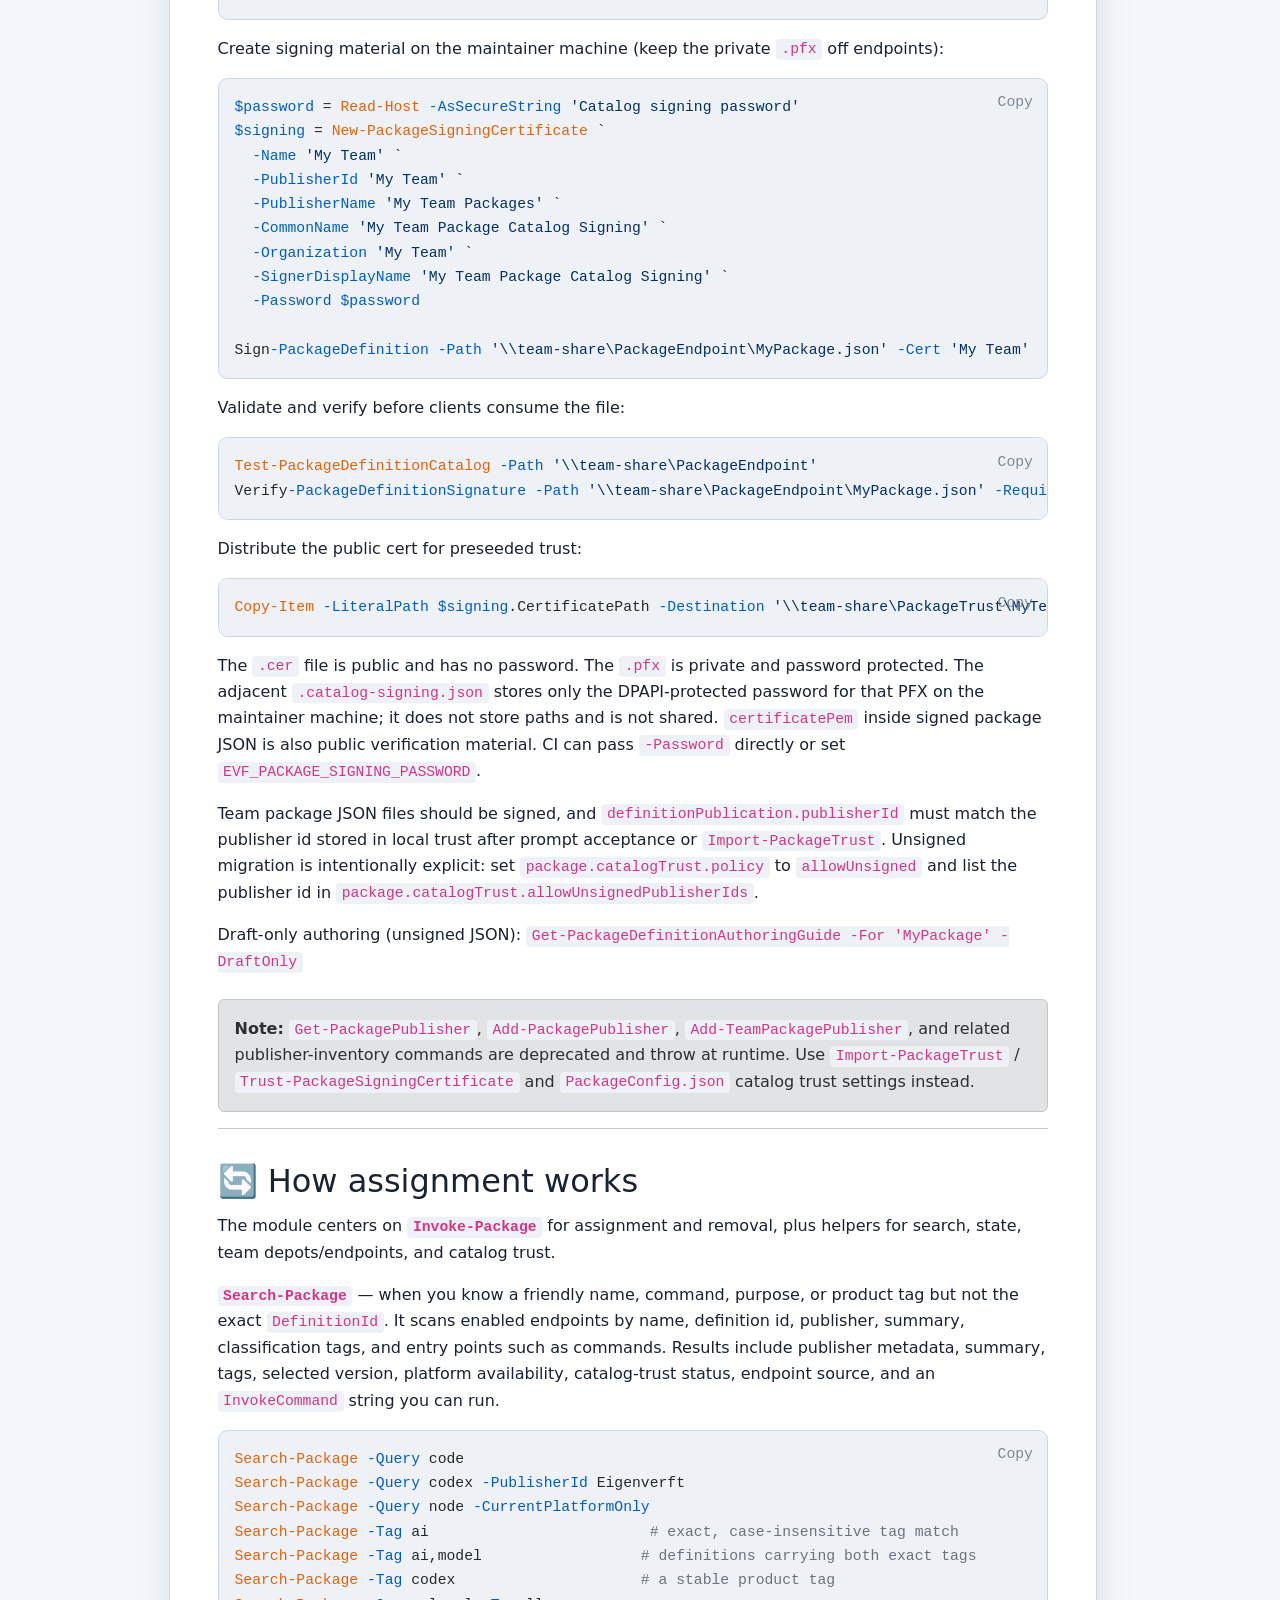
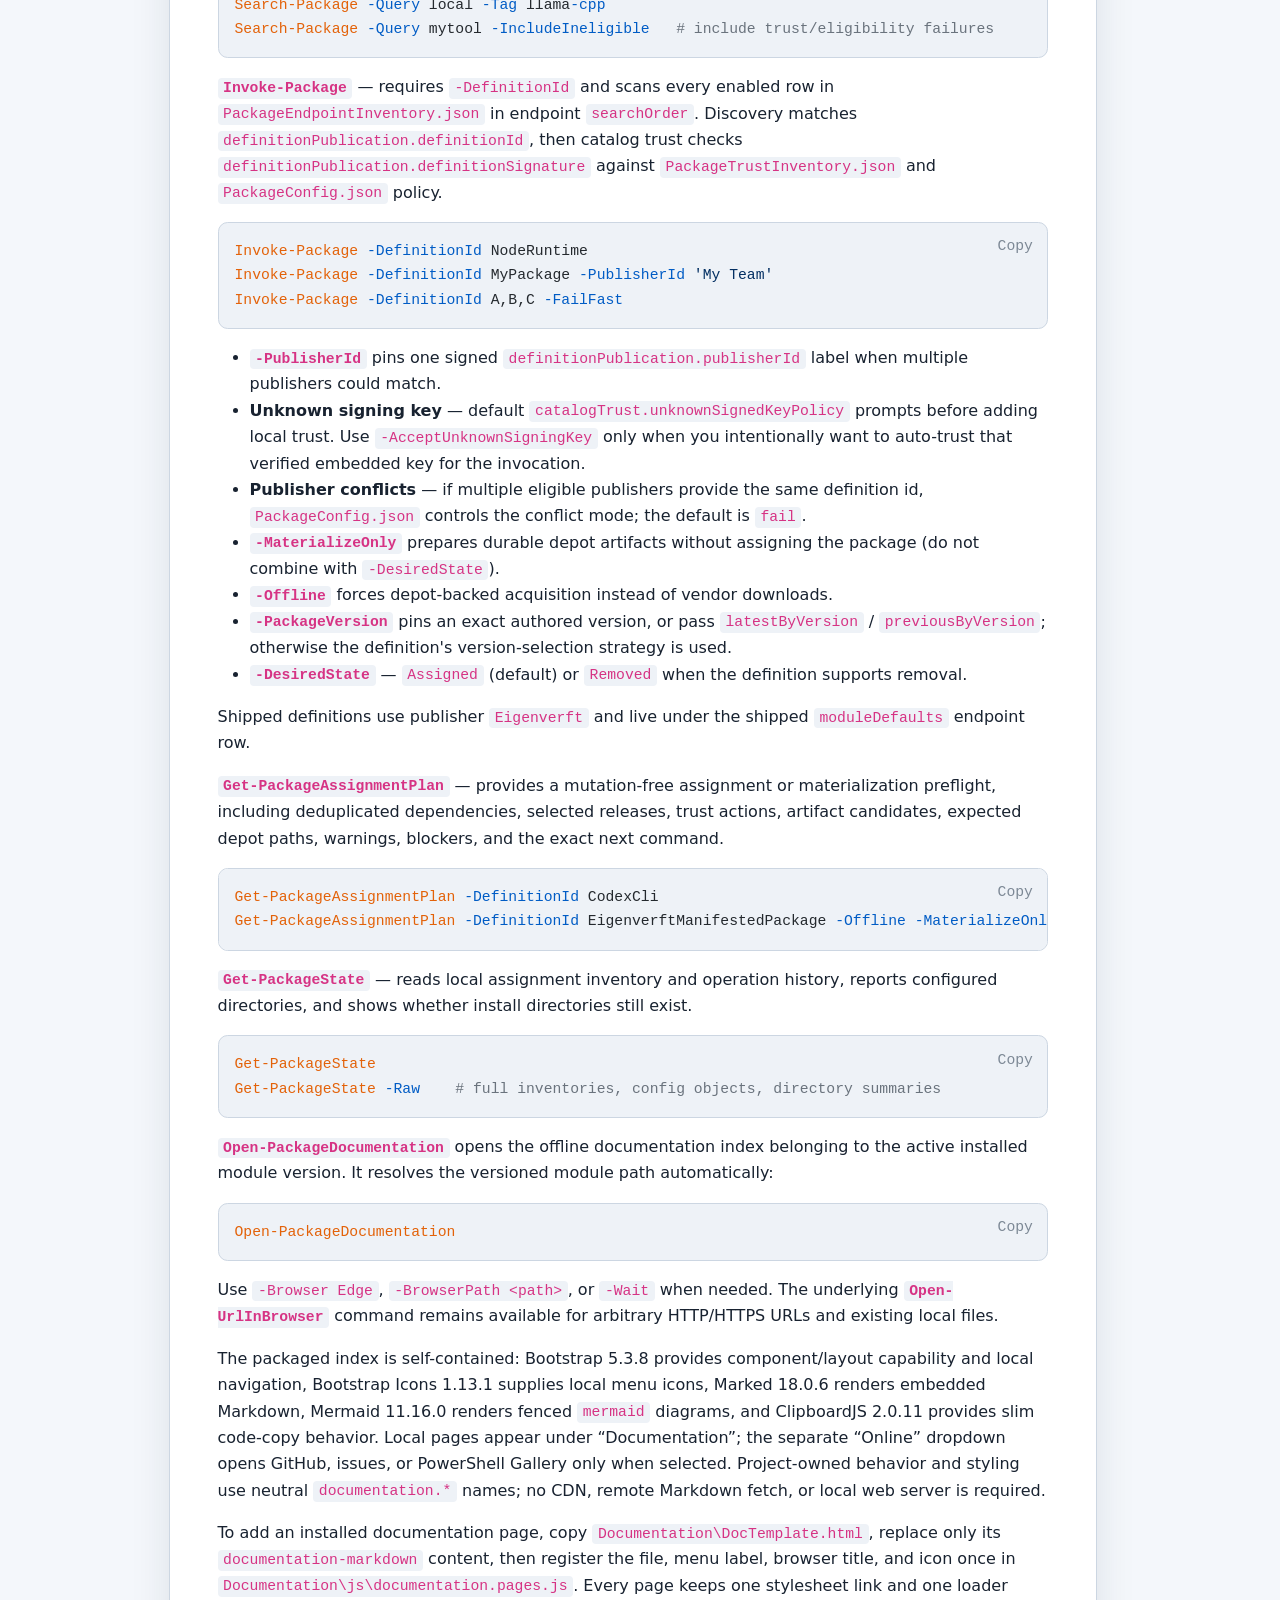
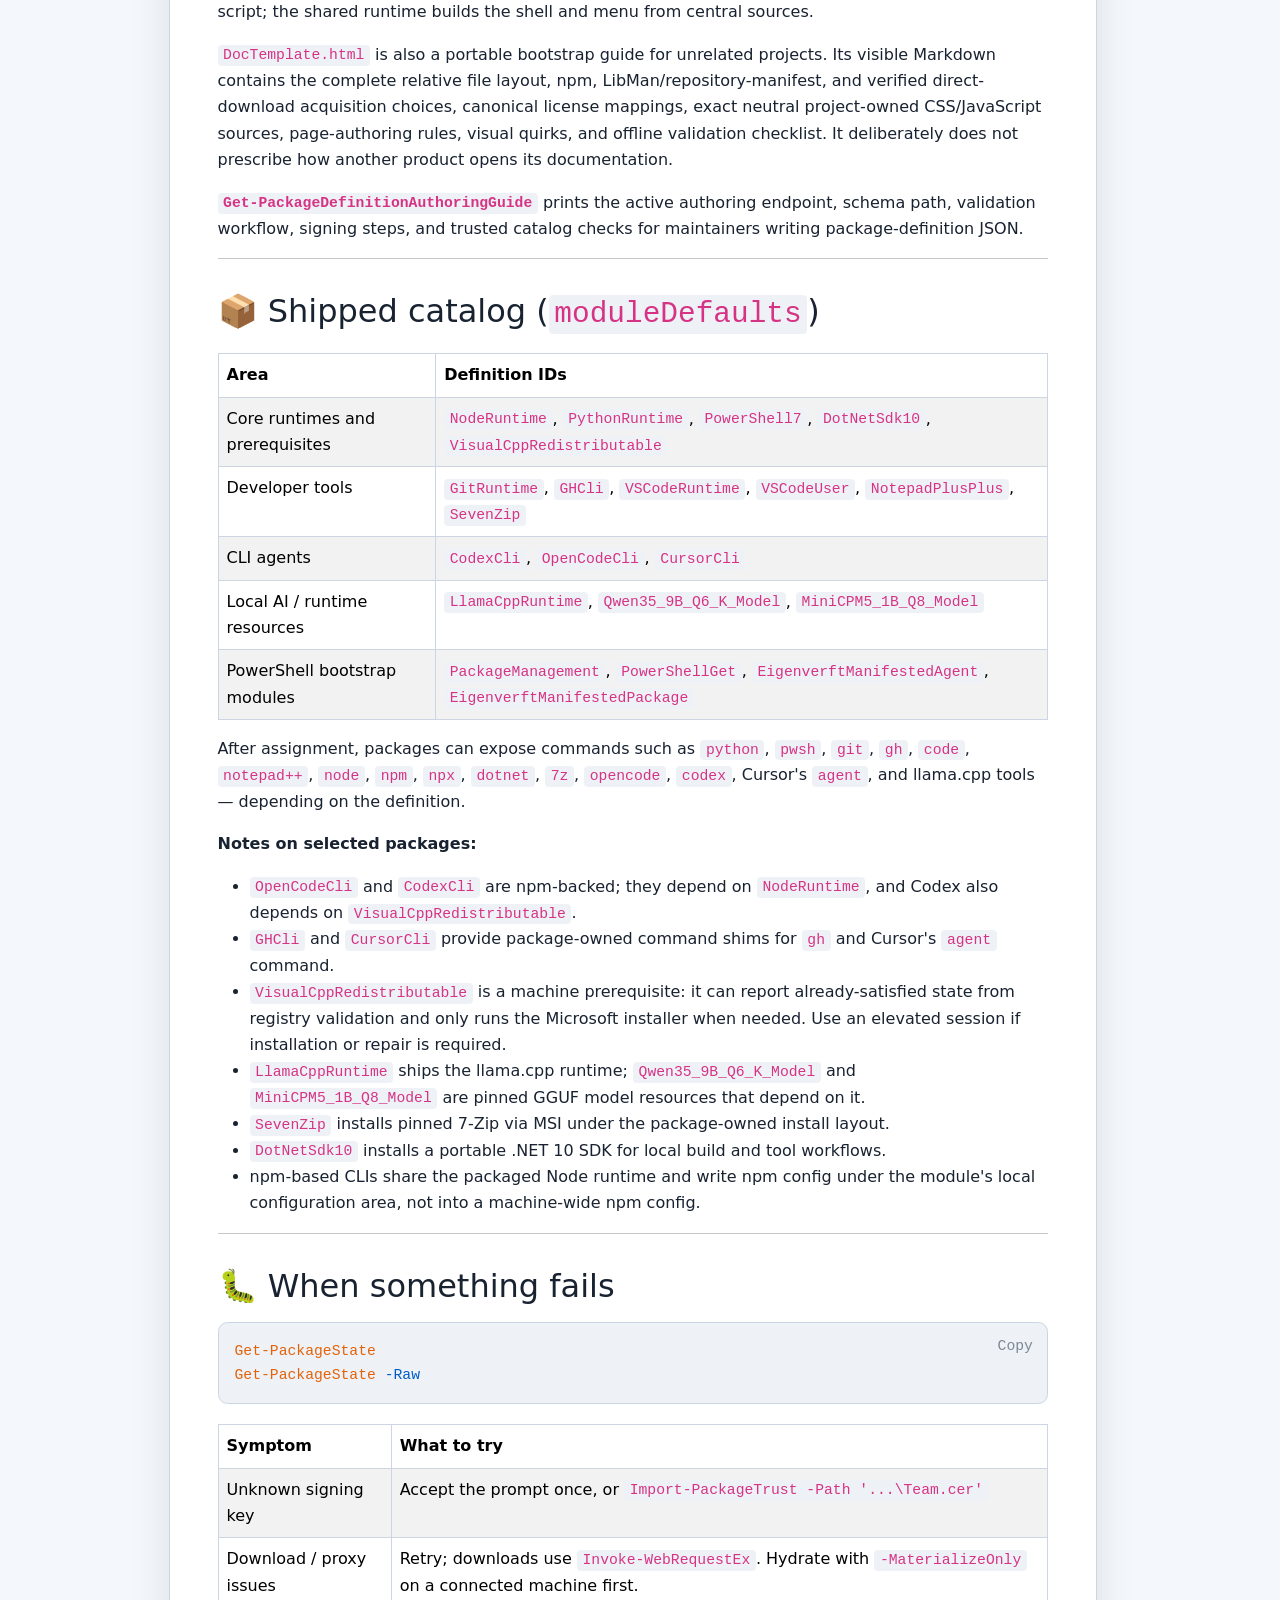
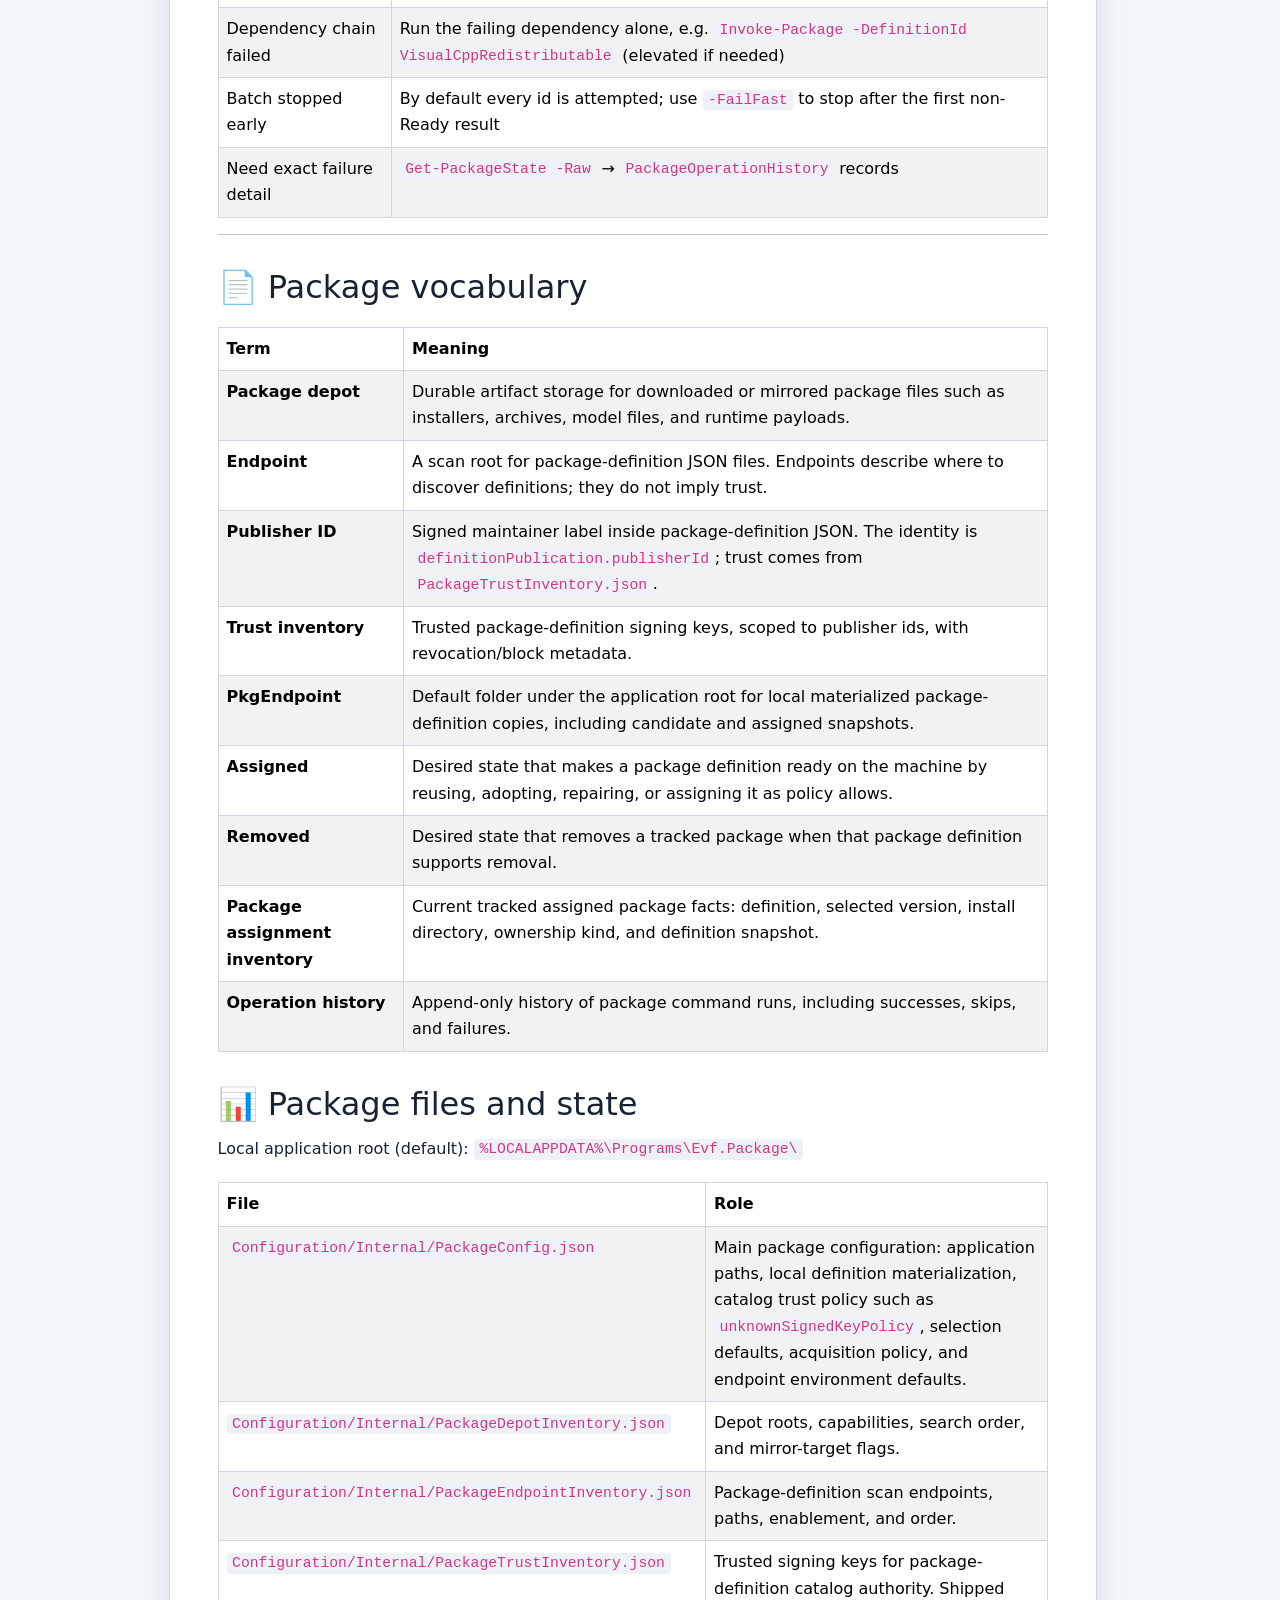
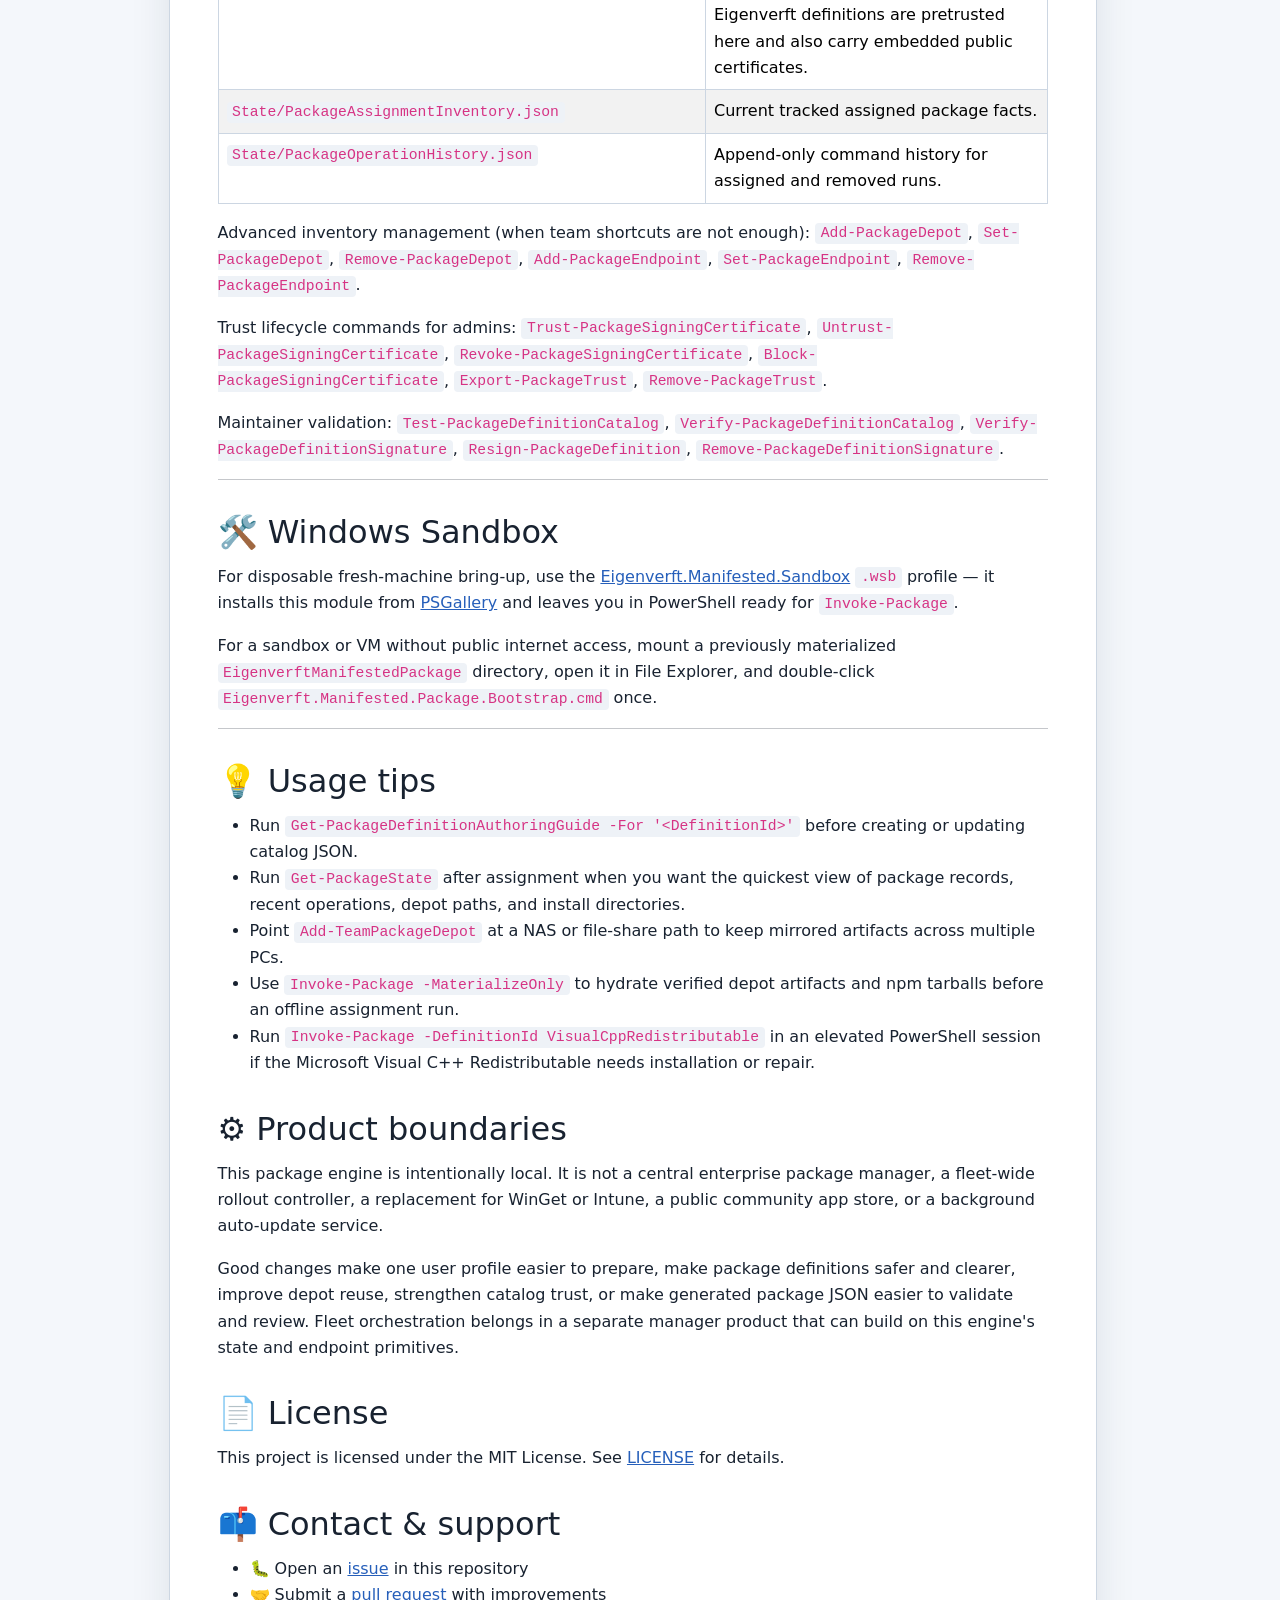
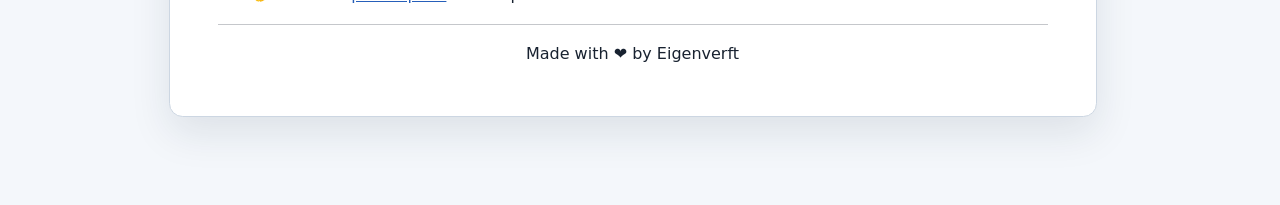
==== commit 7d4779a8: "[2026-07-22] Standardize package update status Route every Update-PackageVersion outcome through Wri" ====
--- a/src/prj/Eigenverft.Manifested.Package/Documentation/index.html
+++ b/src/prj/Eigenverft.Manifested.Package/Documentation/index.html
@@ -68,7 +68,8 @@
 The command compares PSGallery with every visible running, loaded, and installed copy, so changing
 `-Scope` never causes a downgrade or a redundant reinstall. After an update it reports whether the
 new command version is already active; when safe same-session activation cannot be verified, open a
-new PowerShell session as instructed.
+new PowerShell session as instructed. Its final result uses the standard timestamped status format;
+encoded Eigenverft versions also show their build time in UTC without requiring `-Verbose`.
 
 | Command | Role |
 | --- | --- |
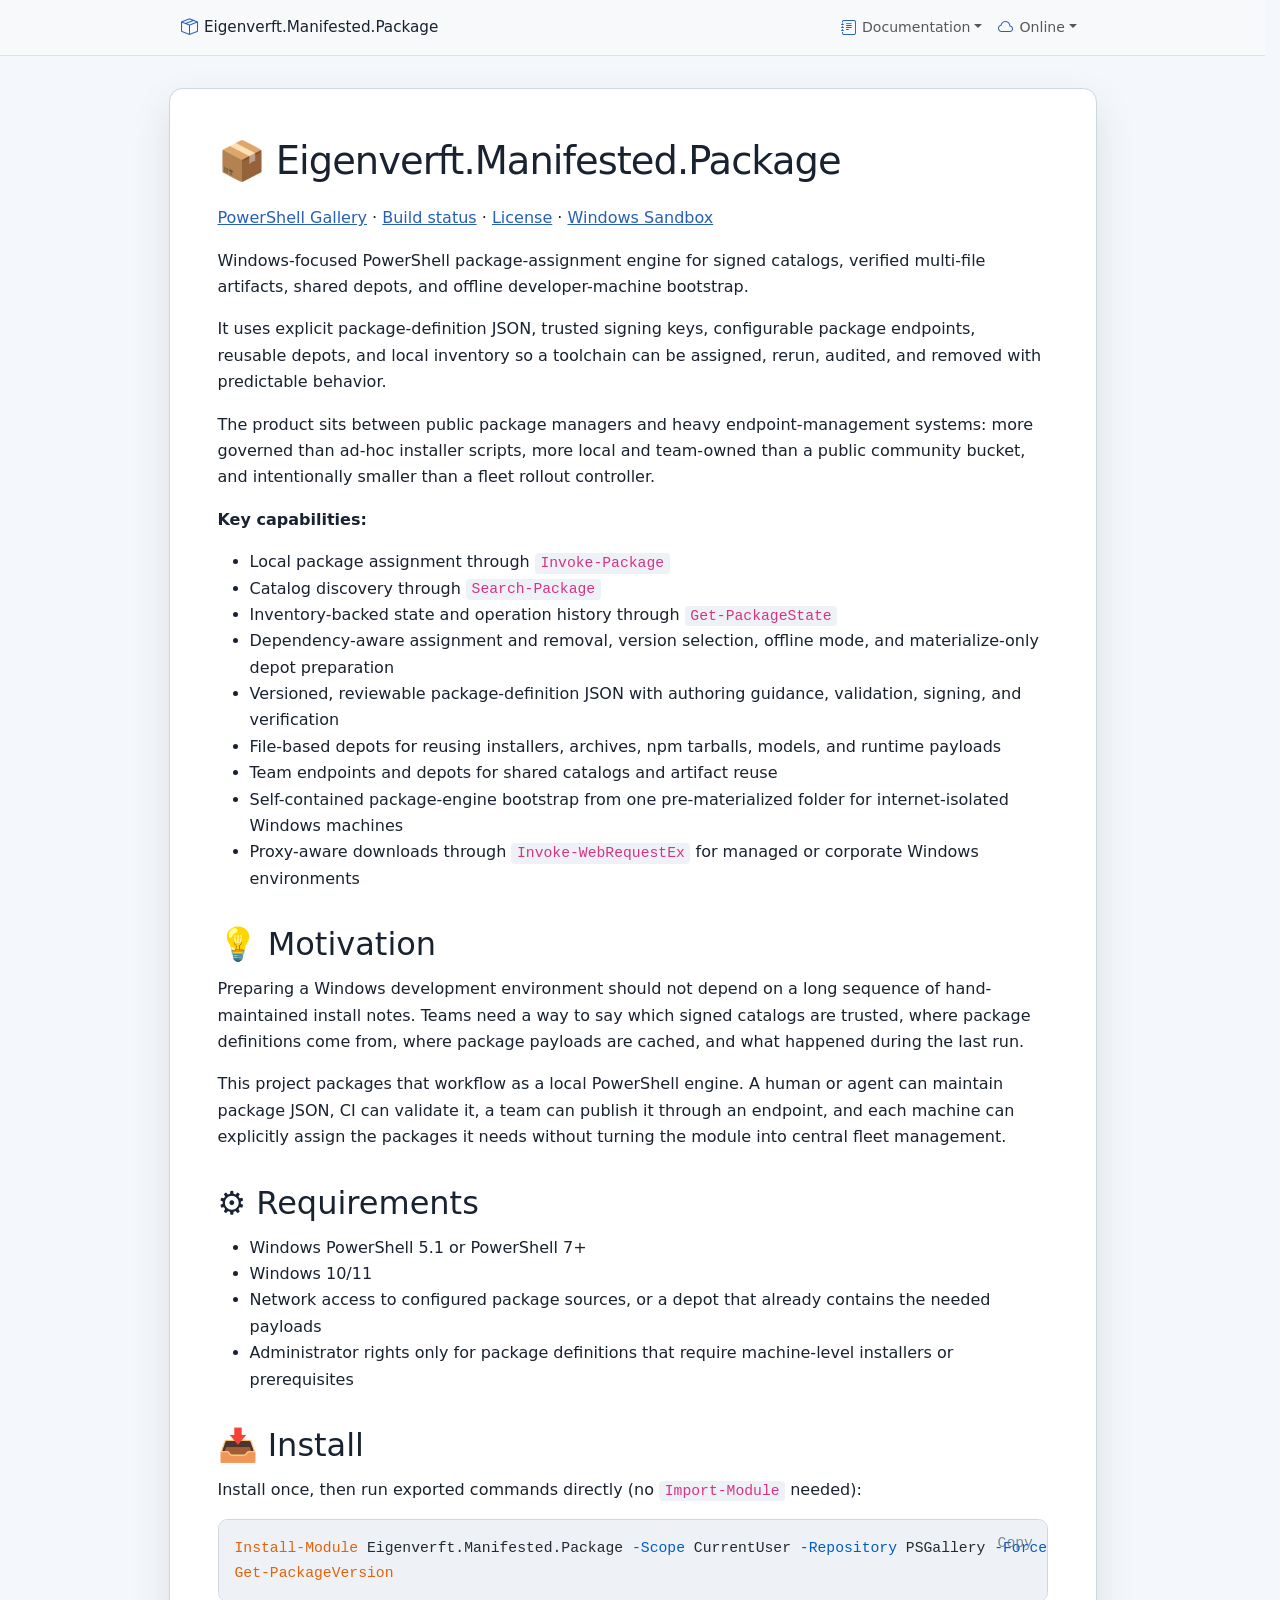
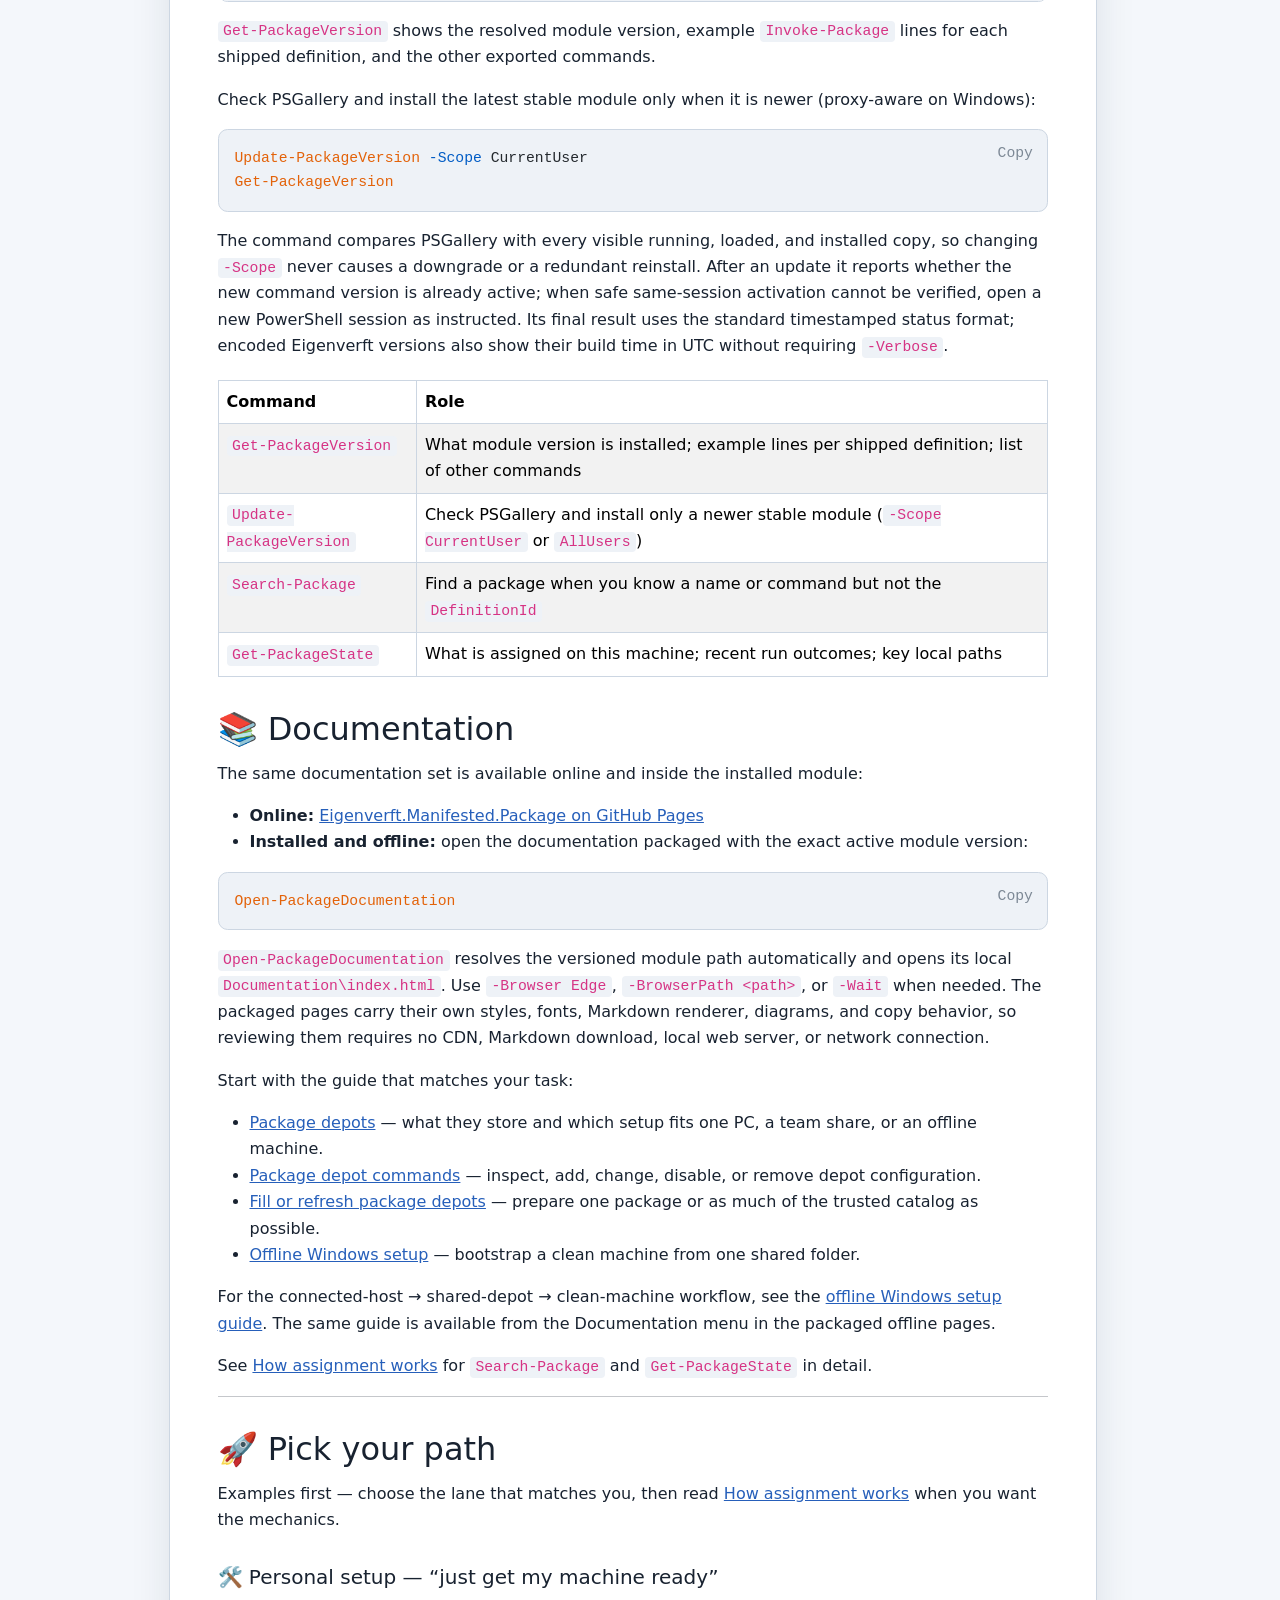
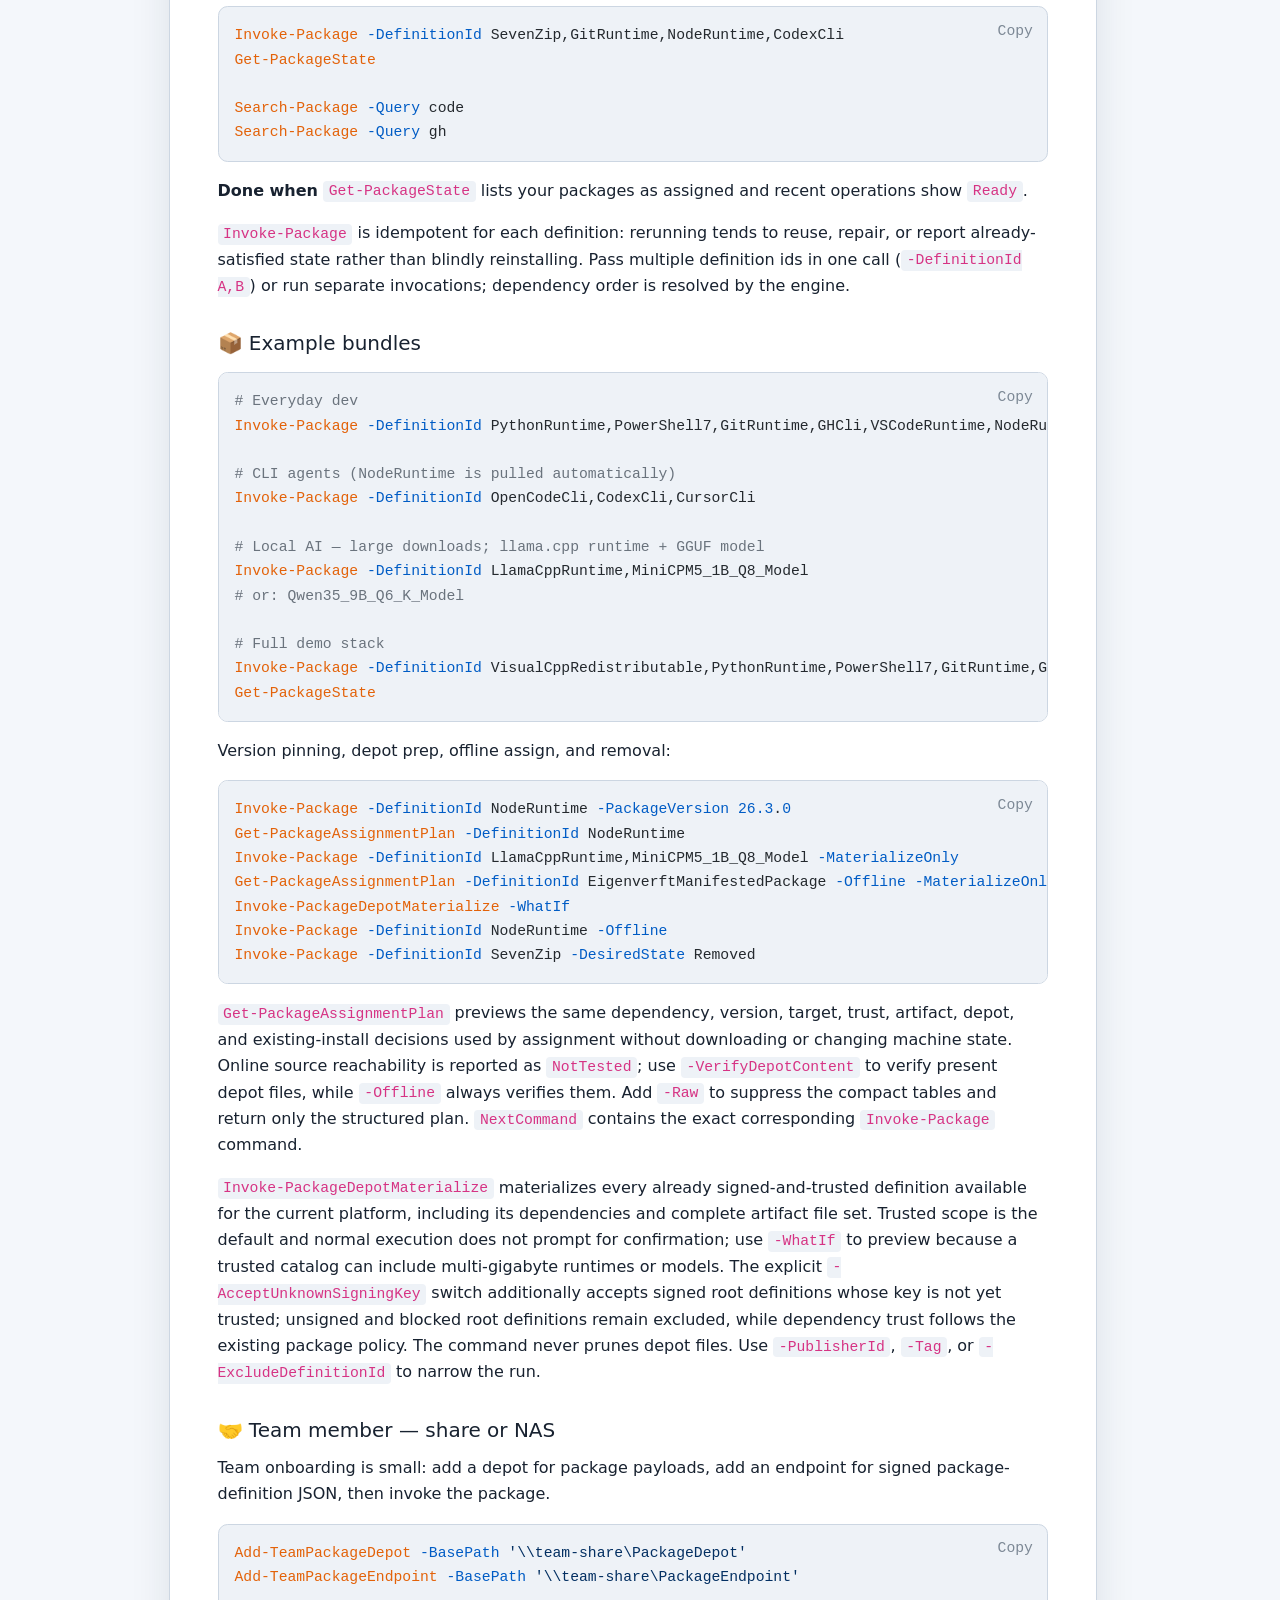
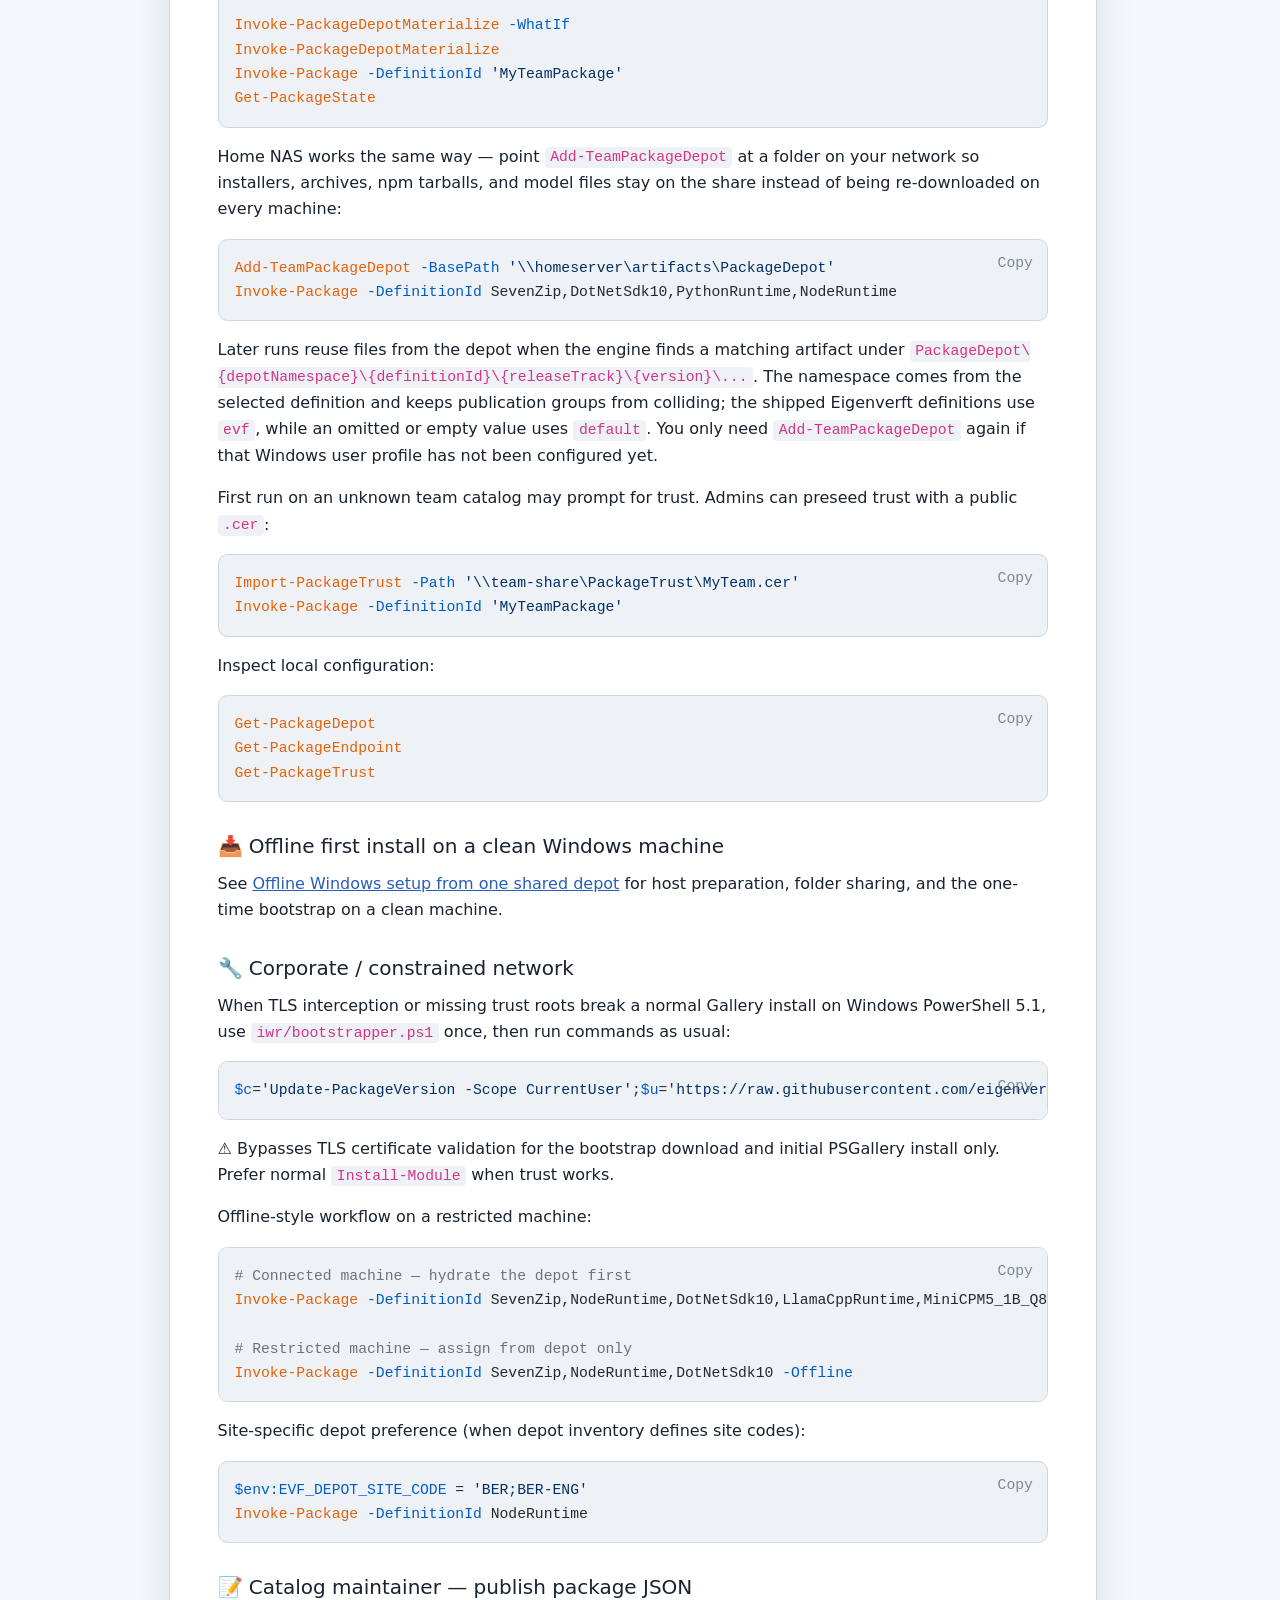
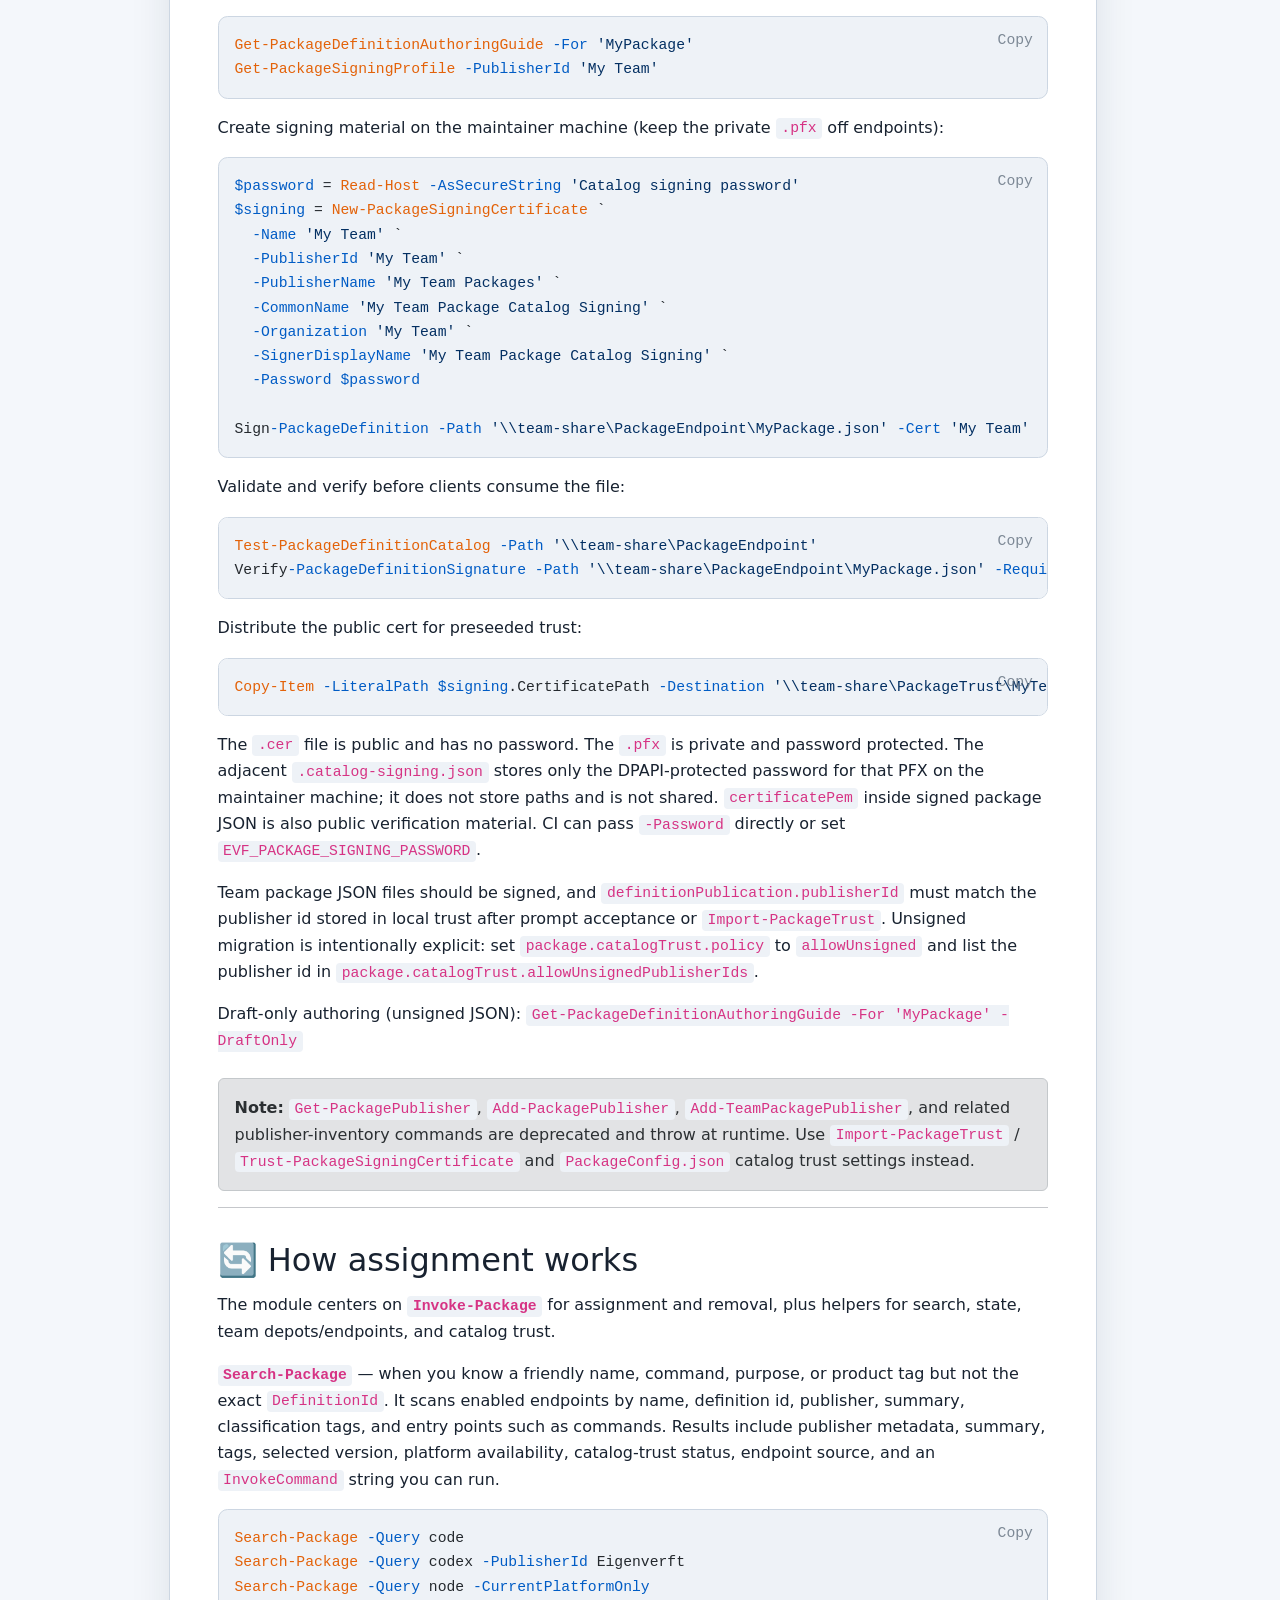
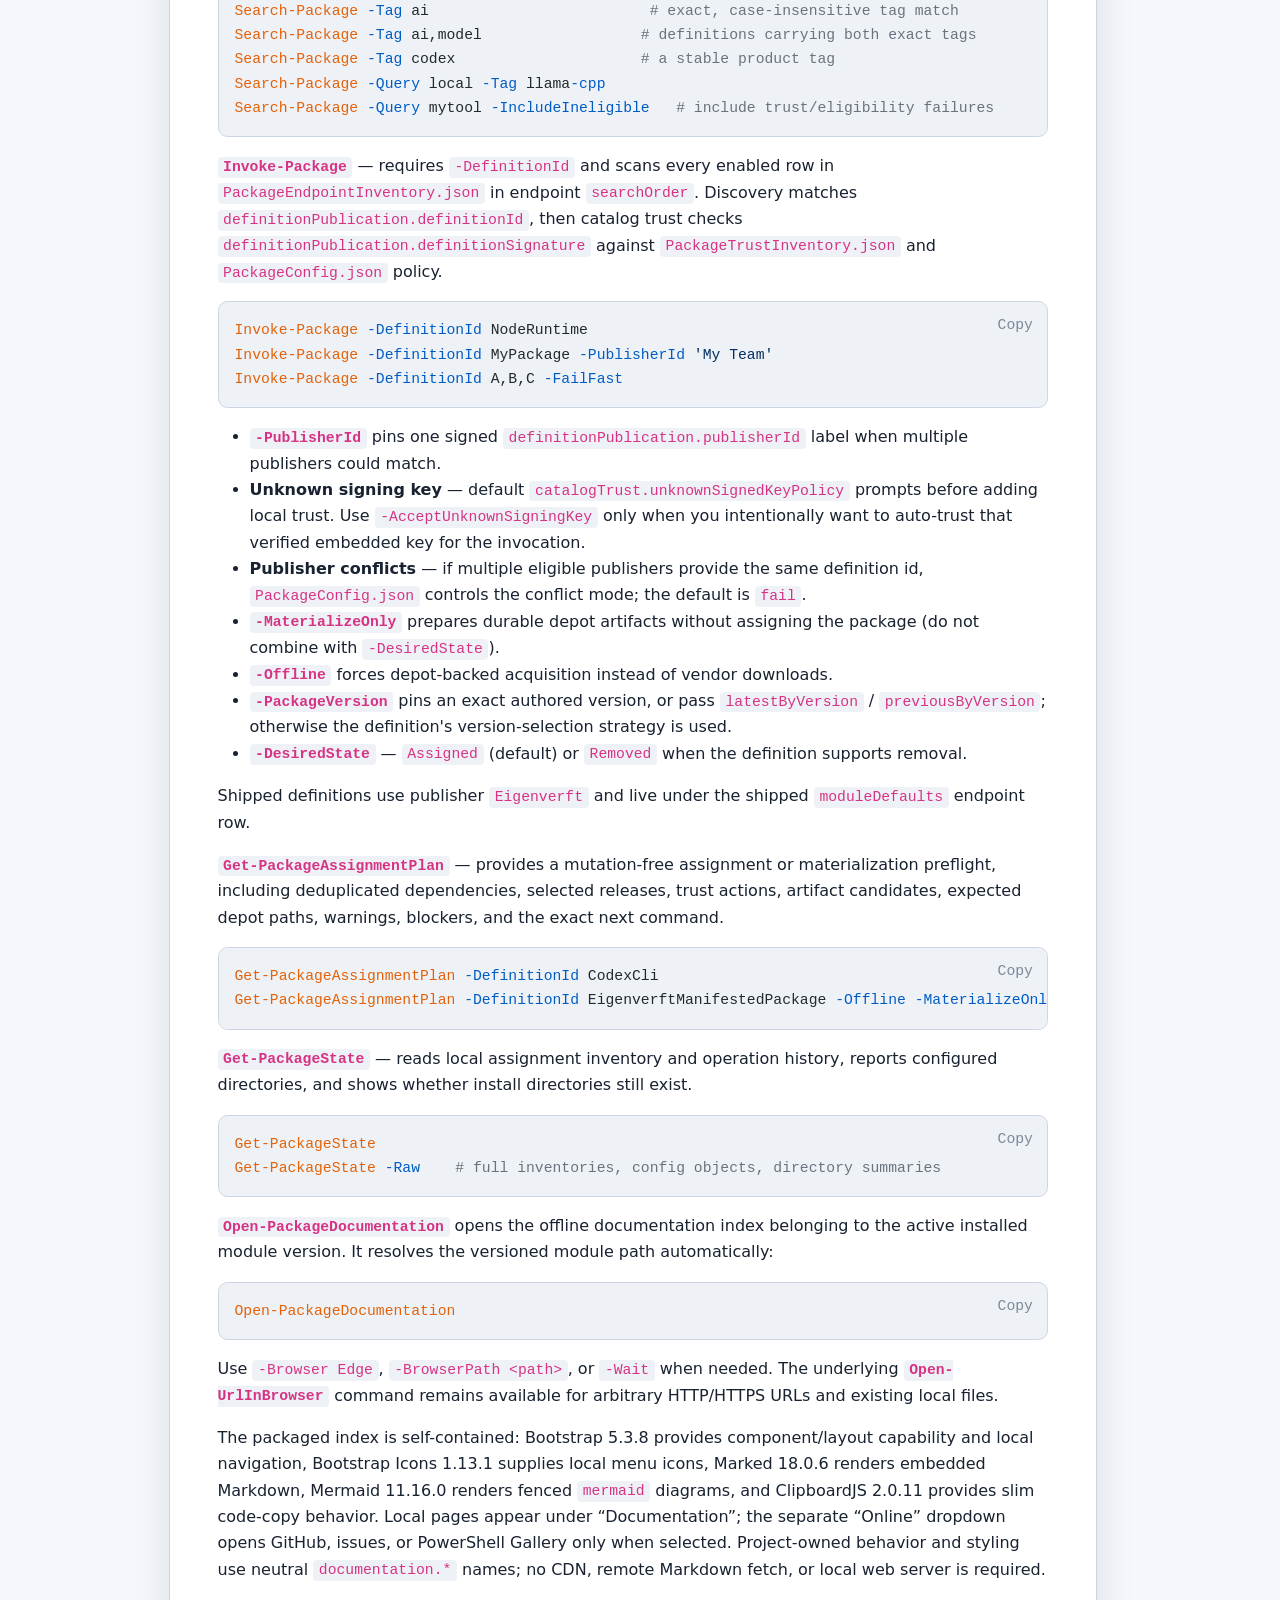
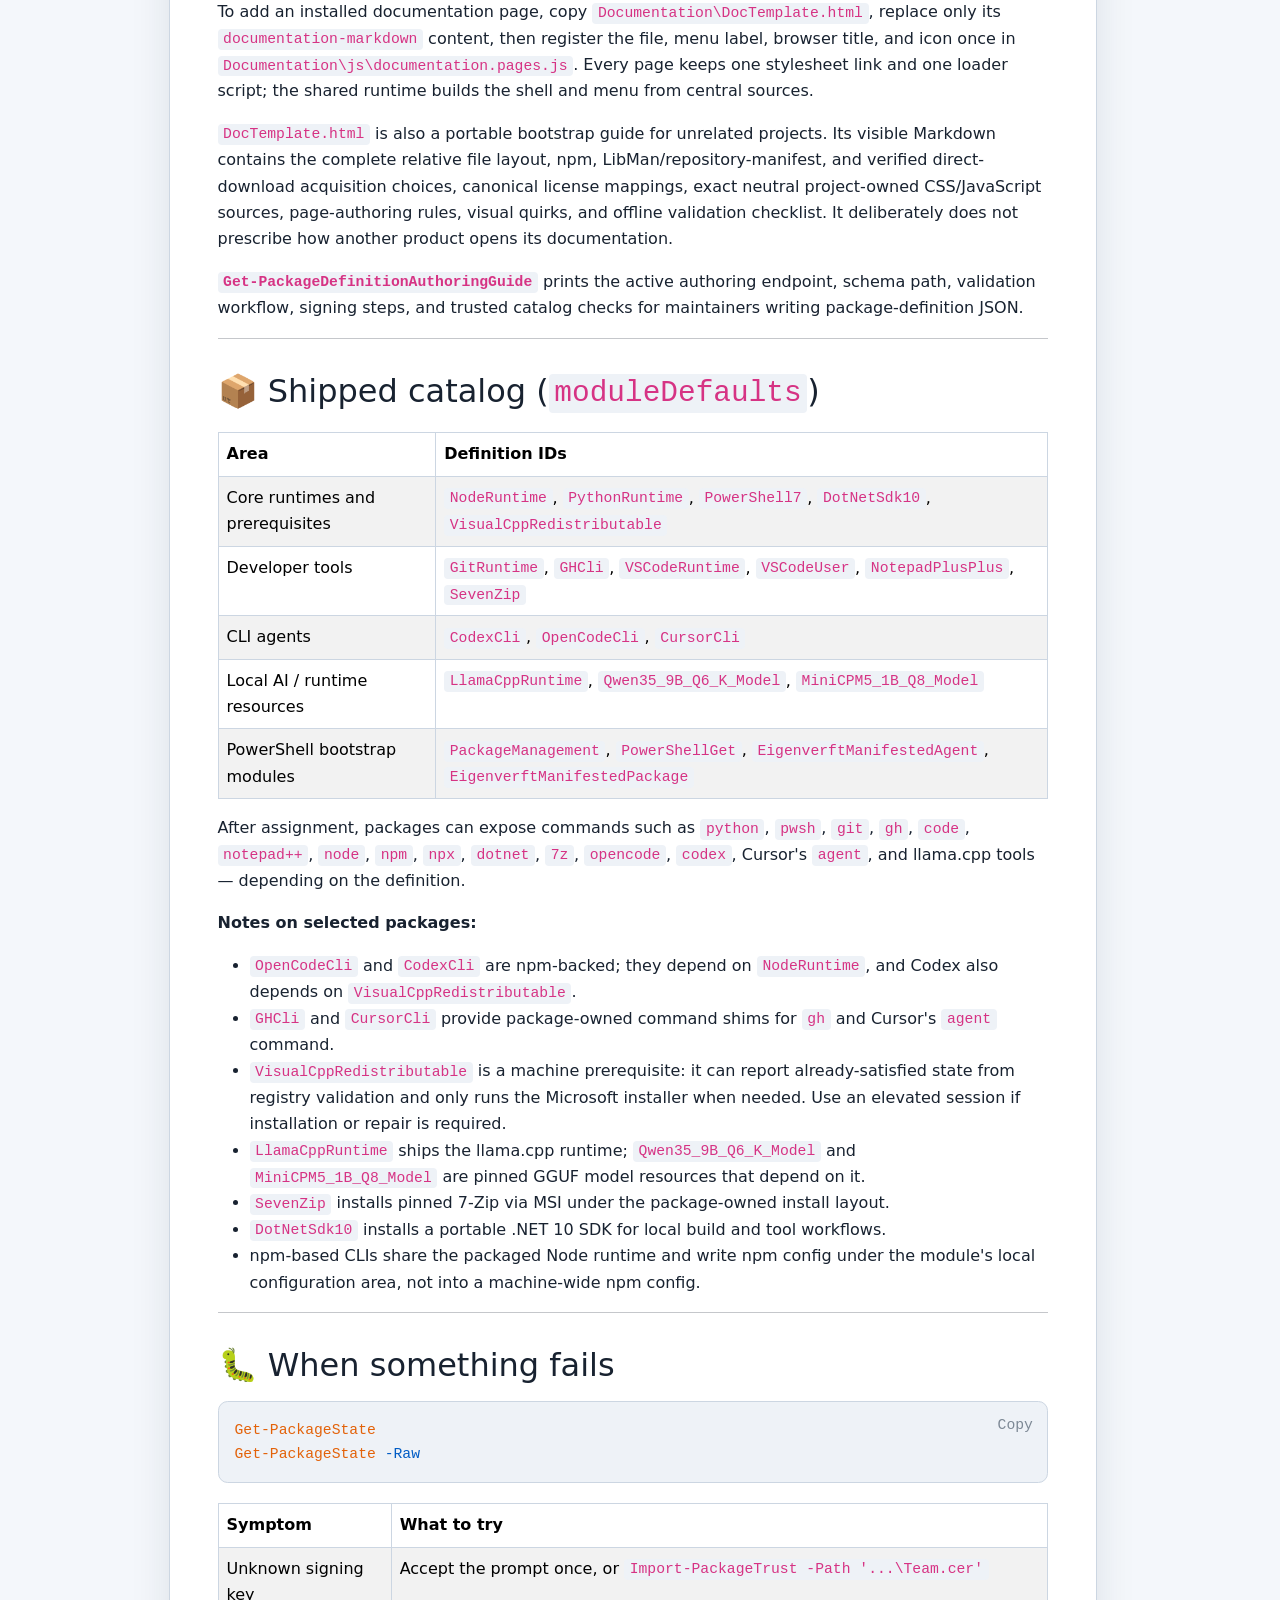
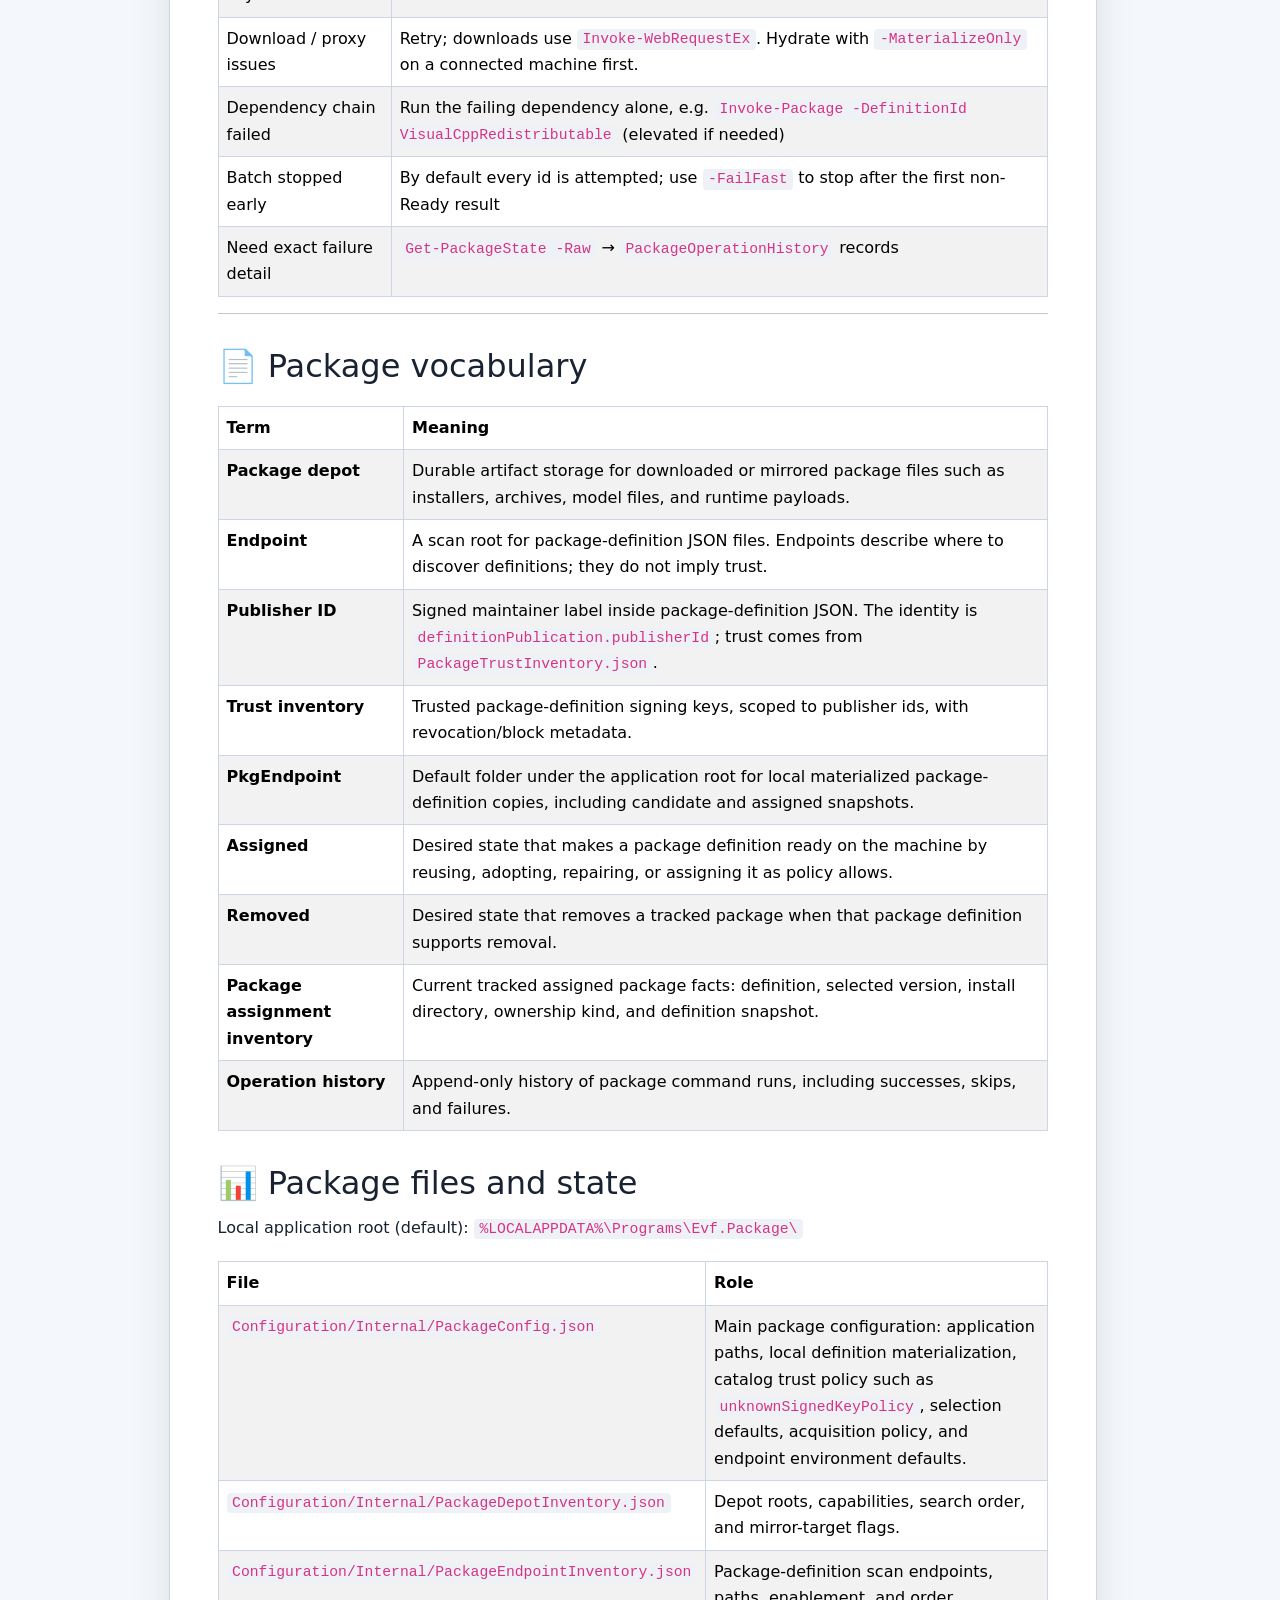
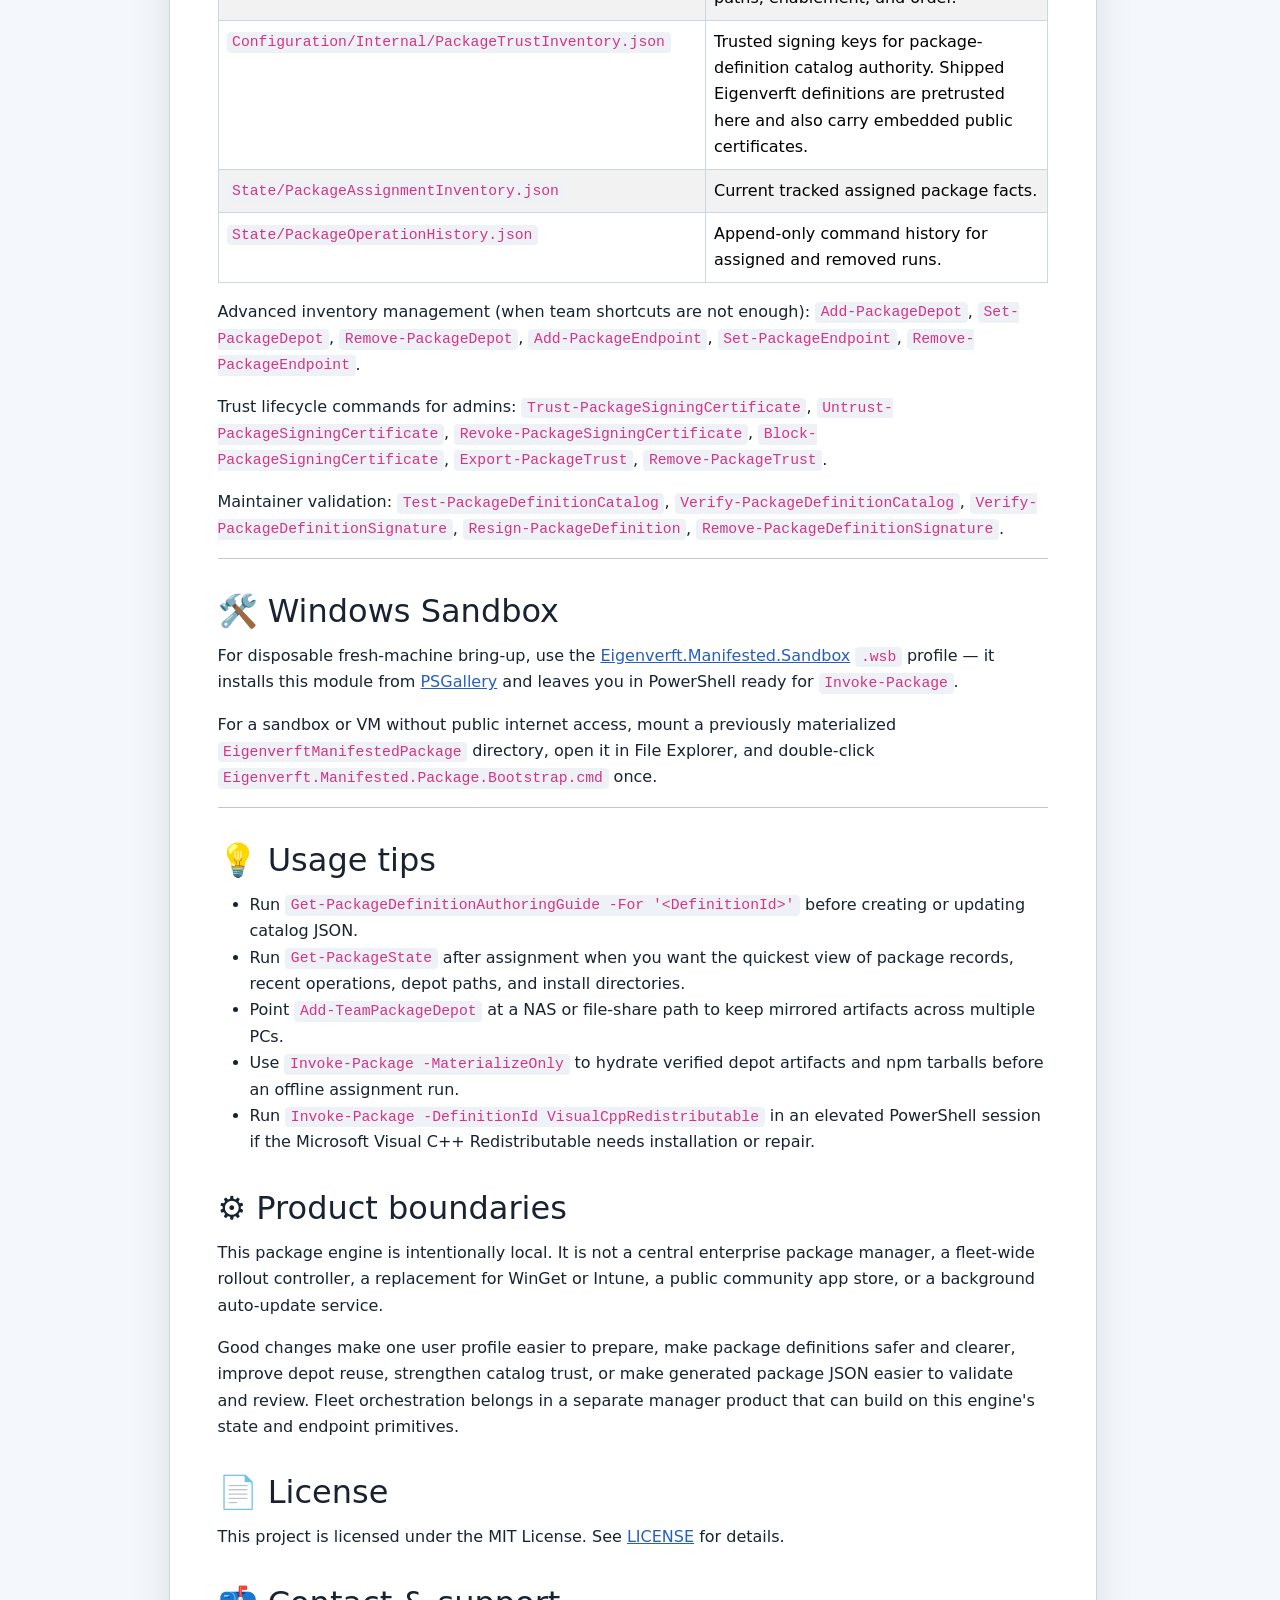
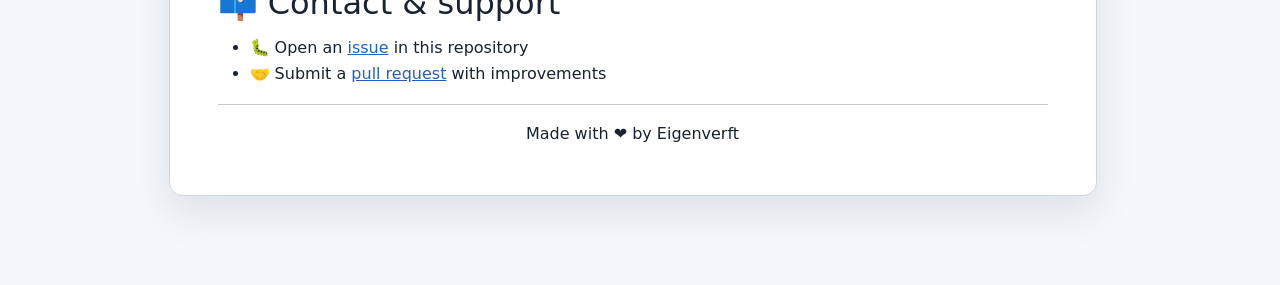
==== commit 7a5dc77b: "Make trusted depot materialization the default" ====
--- a/src/prj/Eigenverft.Manifested.Package/Documentation/index.html
+++ b/src/prj/Eigenverft.Manifested.Package/Documentation/index.html
@@ -147,14 +147,14 @@
 Get-PackageAssignmentPlan -DefinitionId NodeRuntime
 Invoke-Package -DefinitionId LlamaCppRuntime,MiniCPM5_1B_Q8_Model -MaterializeOnly
 Get-PackageAssignmentPlan -DefinitionId EigenverftManifestedPackage -Offline -MaterializeOnly
-Invoke-PackageDepotMaterialize -AllTrusted -WhatIf
+Invoke-PackageDepotMaterialize -WhatIf
 Invoke-Package -DefinitionId NodeRuntime -Offline
 Invoke-Package -DefinitionId SevenZip -DesiredState Removed
 ```
 
 `Get-PackageAssignmentPlan` previews the same dependency, version, target, trust, artifact, depot, and existing-install decisions used by assignment without downloading or changing machine state. Online source reachability is reported as `NotTested`; use `-VerifyDepotContent` to verify present depot files, while `-Offline` always verifies them. Add `-Raw` to suppress the compact tables and return only the structured plan. `NextCommand` contains the exact corresponding `Invoke-Package` command.
 
-`Invoke-PackageDepotMaterialize -AllTrusted` materializes every already signed-and-trusted definition available for the current platform, including its dependencies and complete artifact file set. It requires confirmation, never adds catalog trust, and never prunes depot files. Review with `-WhatIf` first: a trusted catalog can include multi-gigabyte runtimes or models. Use `-PublisherId`, `-Tag`, or `-ExcludeDefinitionId` to narrow the run.
+`Invoke-PackageDepotMaterialize` materializes every already signed-and-trusted definition available for the current platform, including its dependencies and complete artifact file set. Trusted scope is the default and normal execution does not prompt for confirmation; use `-WhatIf` to preview because a trusted catalog can include multi-gigabyte runtimes or models. The explicit `-AcceptUnknownSigningKey` switch additionally accepts signed root definitions whose key is not yet trusted; unsigned and blocked root definitions remain excluded, while dependency trust follows the existing package policy. The command never prunes depot files. Use `-PublisherId`, `-Tag`, or `-ExcludeDefinitionId` to narrow the run.
 
 ### 🤝 Team member — share or NAS
 
@@ -164,8 +164,8 @@
 Add-TeamPackageDepot -BasePath '\\team-share\PackageDepot'
 Add-TeamPackageEndpoint -BasePath '\\team-share\PackageEndpoint'
 
-Invoke-PackageDepotMaterialize -AllTrusted -WhatIf
-Invoke-PackageDepotMaterialize -AllTrusted
+Invoke-PackageDepotMaterialize -WhatIf
+Invoke-PackageDepotMaterialize
 Invoke-Package -DefinitionId 'MyTeamPackage'
 Get-PackageState
 ```
